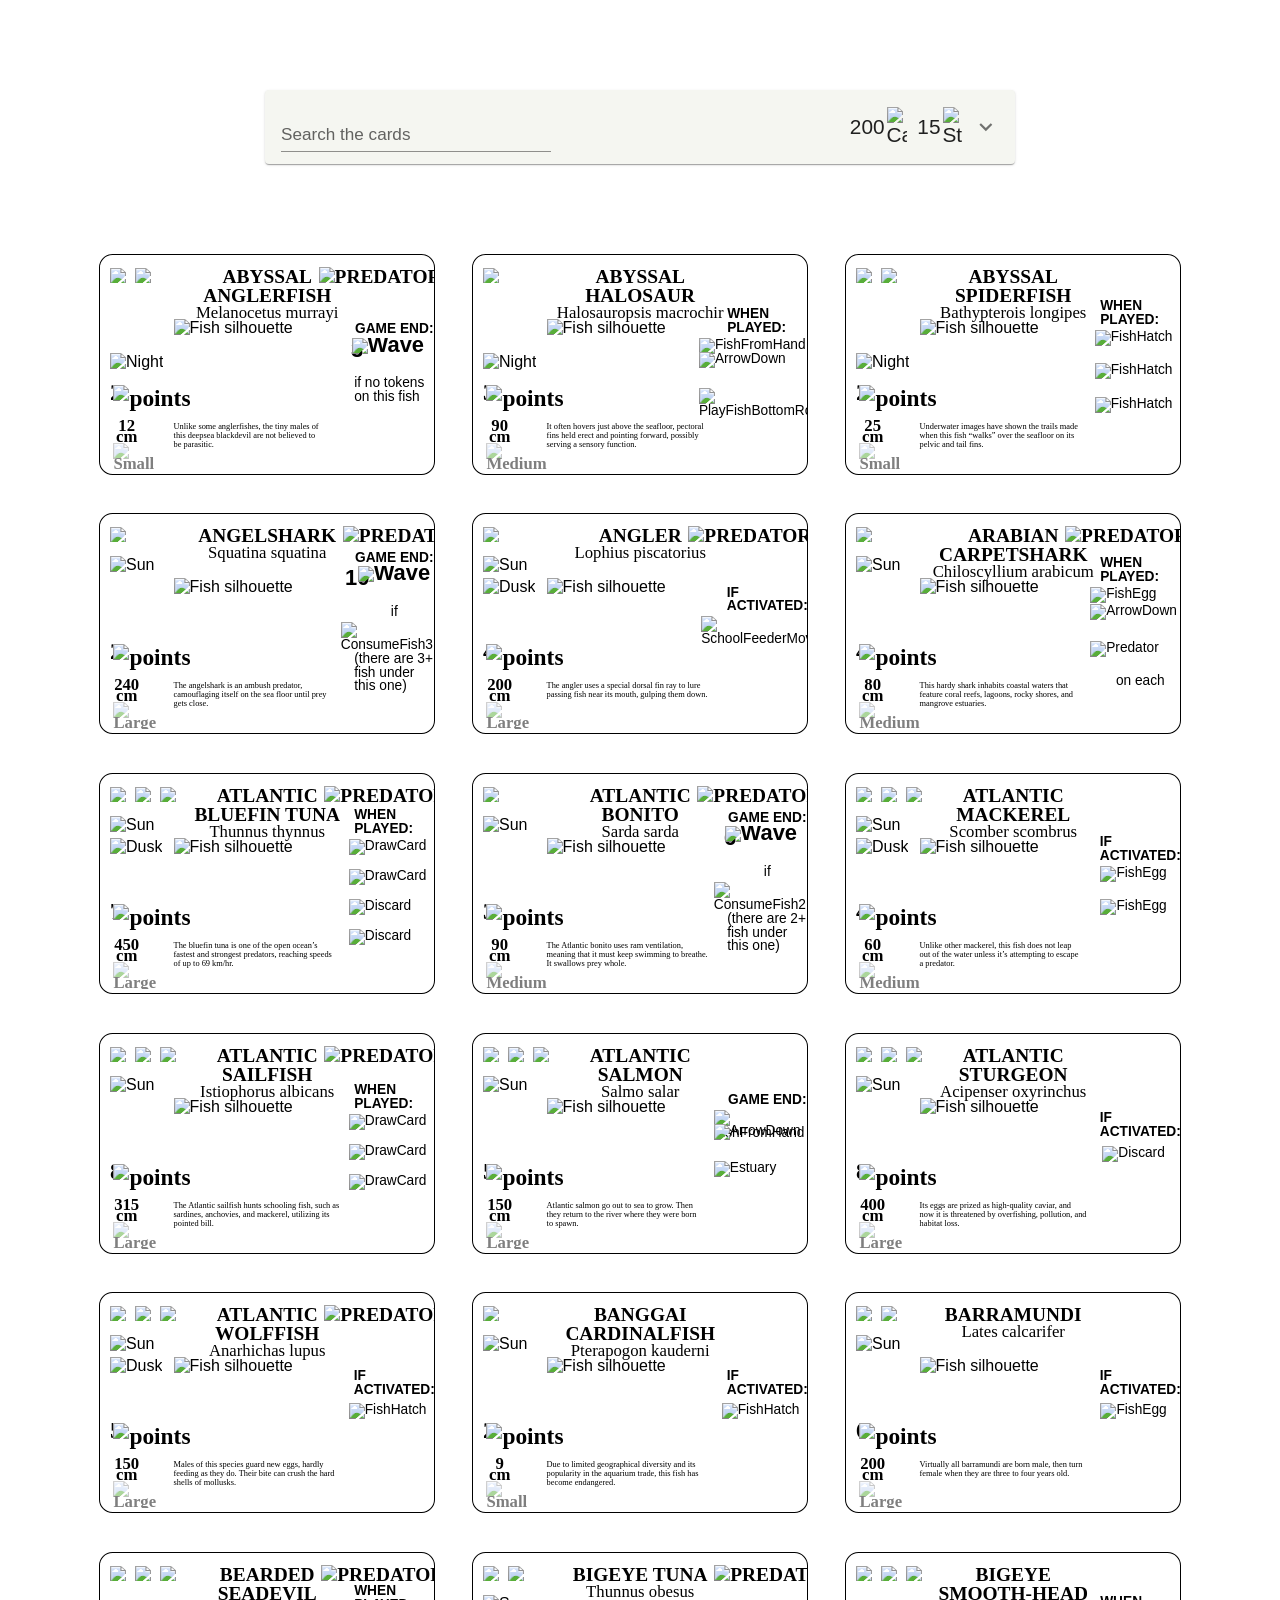
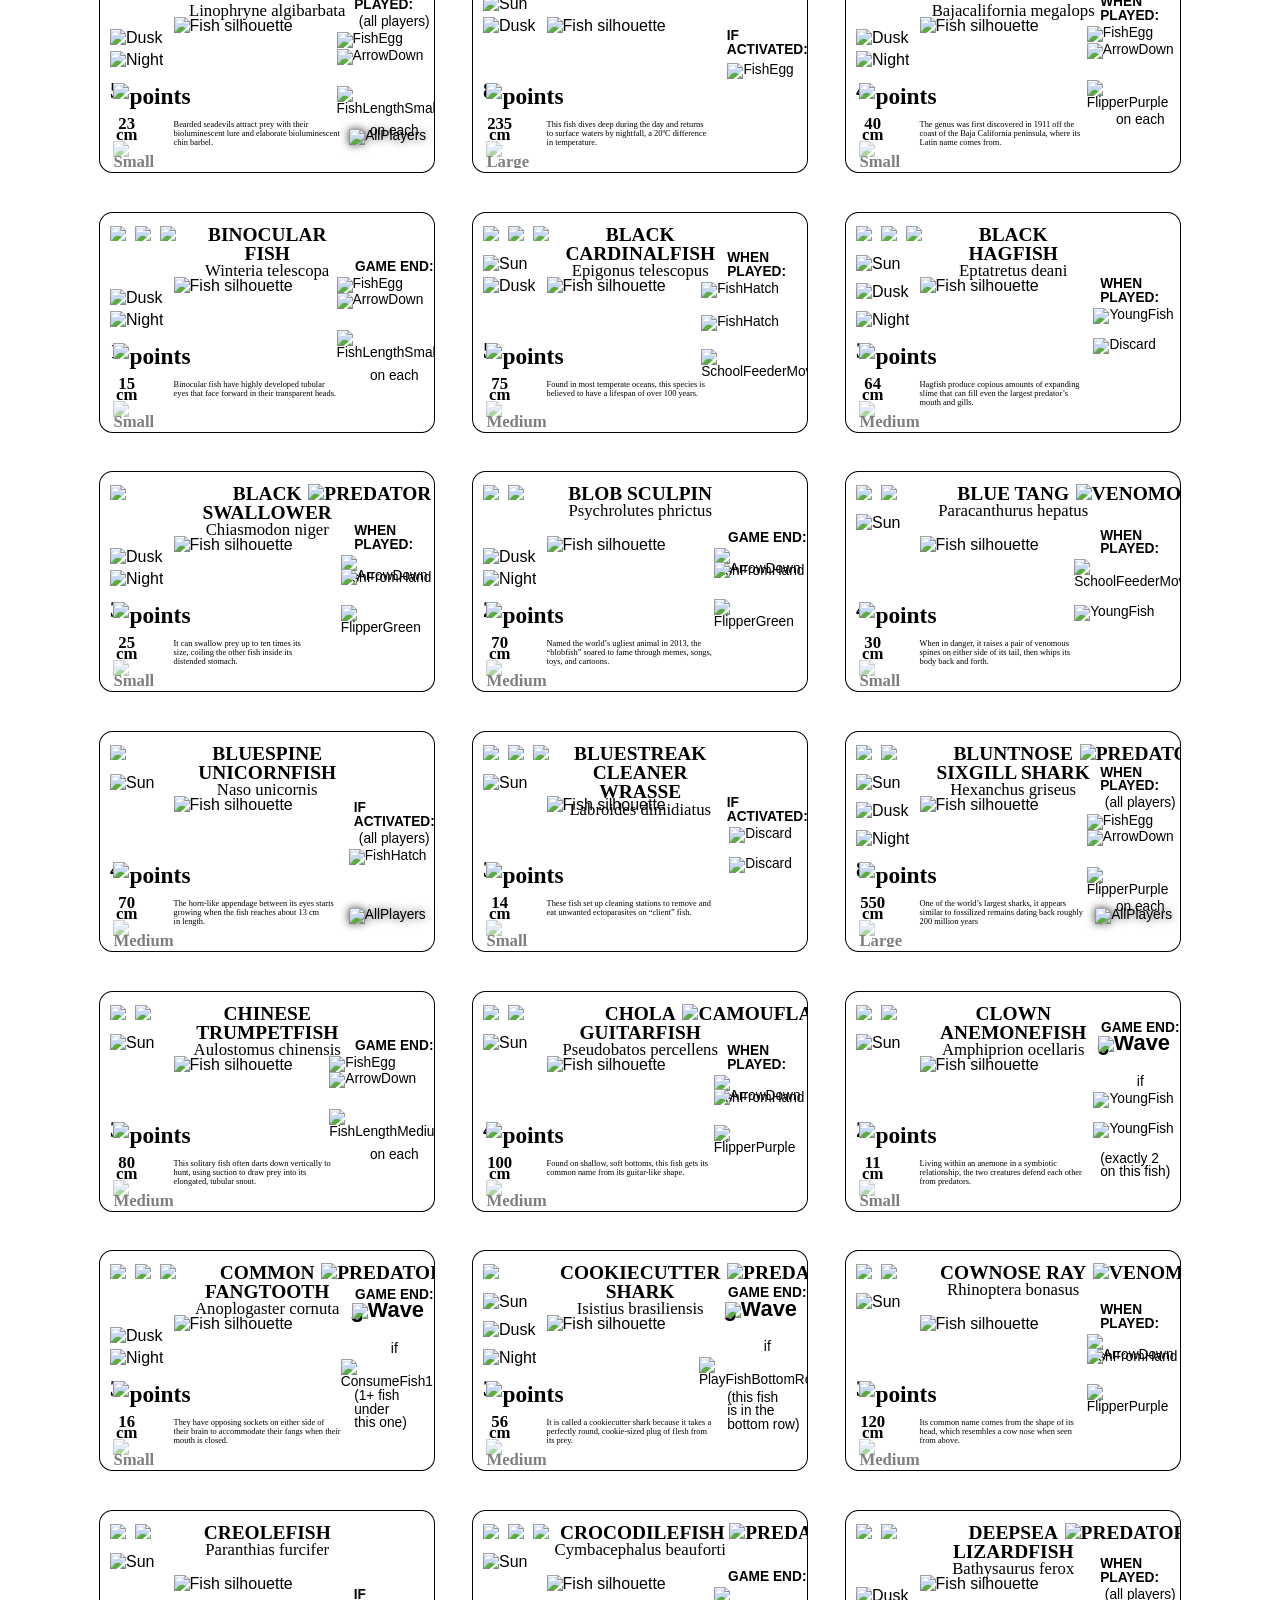
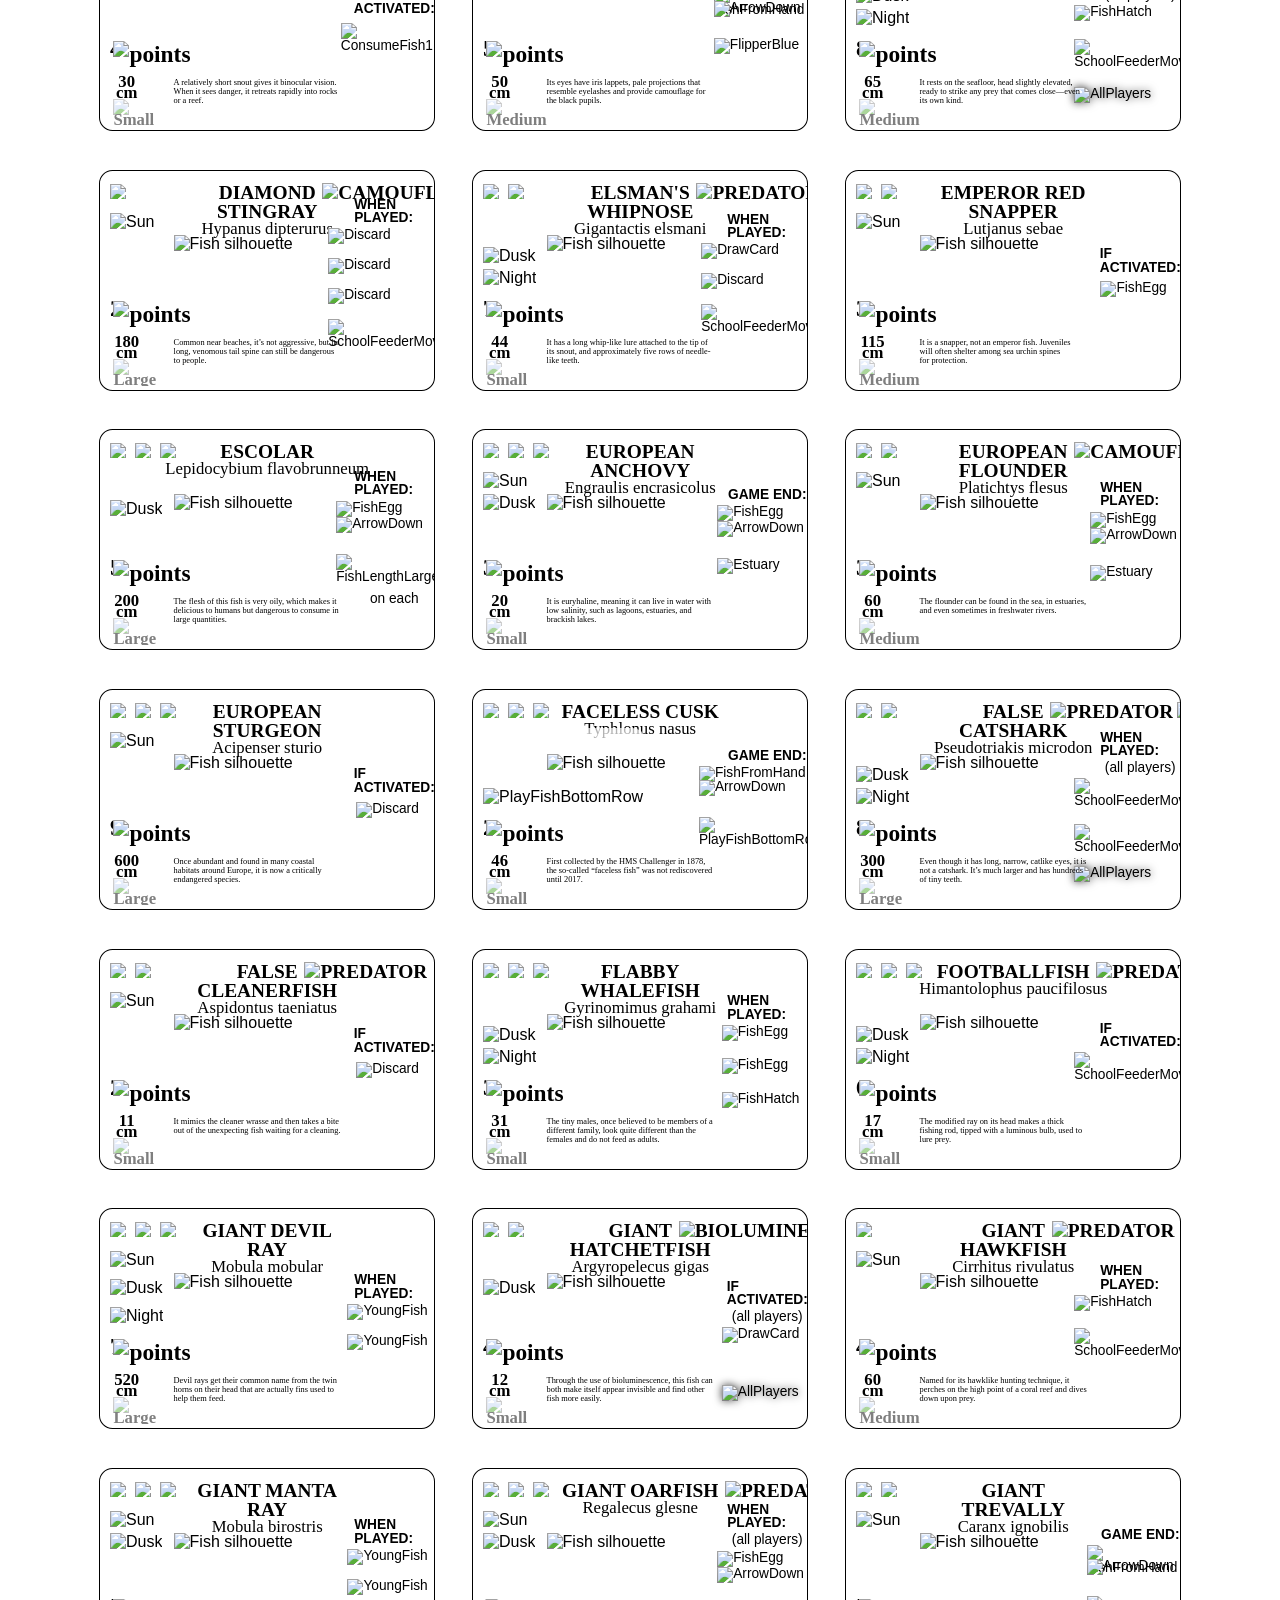
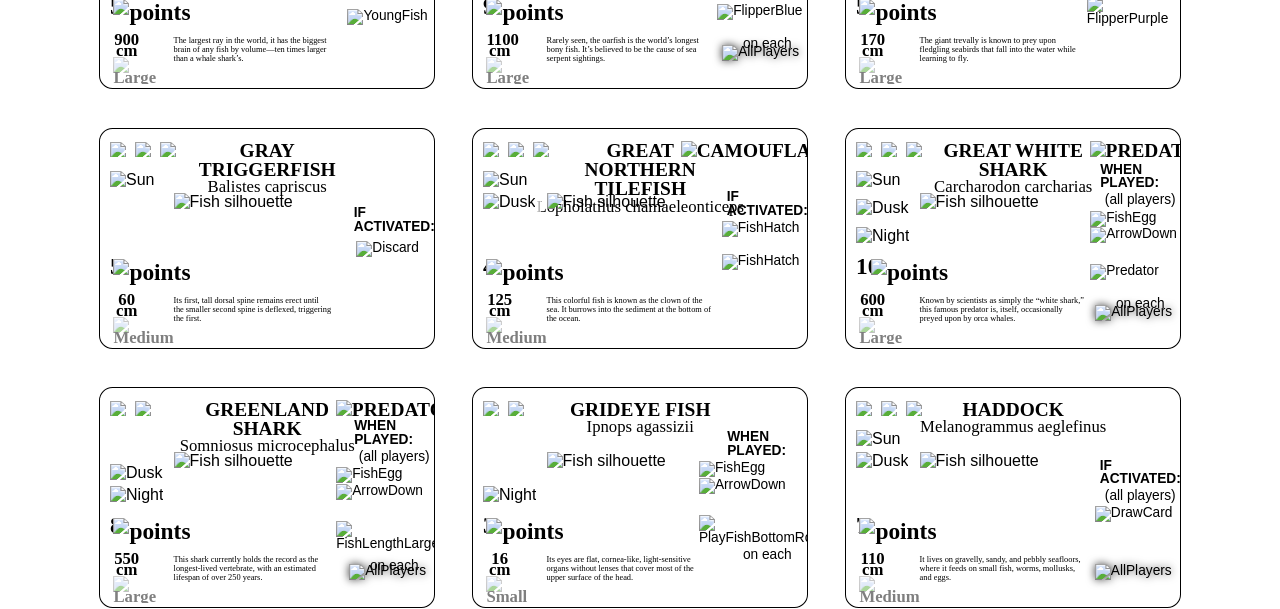
==== references/webpage/Finspan Card Search.html @ d1025ac1 "Document finsearch card renderer analysis" ====
<!DOCTYPE html>
<!-- saved from url=(0036)https://navarog.github.io/finsearch/ -->
<html lang="en"><head><meta http-equiv="Content-Type" content="text/html; charset=UTF-8"><script async="" src="./Finspan Card Search_files/js"></script><script>function gtag(){dataLayer.push(arguments)}window.dataLayer=window.dataLayer||[],gtag("js",new Date),gtag("config","G-5ZQCX6650Q")</script><link rel="icon" href="https://navarog.github.io/finsearch/favicon.ico"><meta name="viewport" content="width=device-width,initial-scale=1"><meta name="theme-color" content="#000000"><meta name="description" content="Web site created using create-react-app"><link rel="apple-touch-icon" href="https://navarog.github.io/finsearch/logo192.png"><link rel="manifest" href="https://navarog.github.io/finsearch/manifest.json"><link rel="preconnect" href="https://fonts.googleapis.com/"><link rel="preconnect" href="https://fonts.gstatic.com/" crossorigin=""><title>Finspan Card Search</title><script defer="defer" src="./Finspan Card Search_files/main.3f6711eb.js"></script><link href="./Finspan Card Search_files/main.f74b3868.css" rel="stylesheet"><style data-emotion="css-global" data-s=""></style><style data-emotion="css" data-s=""></style></head><body><noscript>You need to enable JavaScript to run this app.</noscript><div id="root"><div class="App"><div class="search-container"><div class="MuiPaper-root MuiPaper-elevation MuiPaper-rounded MuiPaper-elevation1 MuiAccordion-root MuiAccordion-rounded MuiAccordion-gutters css-1wz20g3"><div class="MuiButtonBase-root MuiAccordionSummary-root MuiAccordionSummary-gutters css-1iji0d4" tabindex="0" role="button" aria-expanded="false" aria-controls="panel1-content" id="panel1-header"><div class="MuiAccordionSummary-content MuiAccordionSummary-contentGutters css-17o5nyn"><div class="search-summary"><div class="emoji-textfield-container"><div class="MuiFormControl-root MuiTextField-root search-input css-1t04af0"><label class="MuiFormLabel-root MuiInputLabel-root MuiInputLabel-formControl MuiInputLabel-animated MuiInputLabel-sizeMedium MuiInputLabel-standard MuiFormLabel-colorPrimary MuiInputLabel-root MuiInputLabel-formControl MuiInputLabel-animated MuiInputLabel-sizeMedium MuiInputLabel-standard css-1pxopbz" data-shrink="false" for=":r0:" id=":r0:-label">Search the cards</label><div class="MuiInputBase-root MuiInput-root MuiInput-underline MuiInputBase-colorPrimary MuiInputBase-formControl css-1g2yoy"><input aria-invalid="false" autocomplete="off" id=":r0:" placeholder="Search the cards by their names" type="text" class="MuiInputBase-input MuiInput-input css-mnn31" value=""></div></div><div class="rendered-content"></div></div><div class="search-count-container"><div class="search-count " aria-label="Main cards">200<img src="./Finspan Card Search_files/FishFromHand.3555bcabadb9dc5316d5c371d35491c3.svg" alt="Cards"></div><div class="search-count " aria-label="Starter cards">15<img src="./Finspan Card Search_files/StarterIcon.e2156ba9467aa2981d5913fbb68cca89.svg" alt="Starters"></div></div></div></div><div class="MuiAccordionSummary-expandIconWrapper css-1fx8m19"><svg class="MuiSvgIcon-root MuiSvgIcon-fontSizeMedium css-1a522ha" focusable="false" aria-hidden="true" viewBox="0 0 24 24" data-testid="ExpandMoreIcon"><path d="M16.59 8.59 12 13.17 7.41 8.59 6 10l6 6 6-6z"></path></svg></div></div><div class="MuiCollapse-root MuiCollapse-vertical MuiCollapse-hidden css-a0y2e3" style="min-height: 0px;"><div class="MuiCollapse-wrapper MuiCollapse-vertical css-hboir5"><div class="MuiCollapse-wrapperInner MuiCollapse-vertical css-8atqhb"><div aria-labelledby="panel1-header" id="panel1-content" role="region" class="MuiAccordion-region"><div class="MuiAccordionDetails-root css-u7qq7e">Filter by the abilities<div class="emoji-row" aria-label="Search by the icons in the ability powers"><img src="./Finspan Card Search_files/DrawCard.f8797f97d67a54536956.svg" class="DrawCard" alt="DrawCard"><img src="./Finspan Card Search_files/FishEgg.47c0854a65b931607a5f.svg" class="FishEgg" alt="FishEgg"><img src="./Finspan Card Search_files/FishHatch.58ff38c722190a38c540.svg" class="FishHatch" alt="FishHatch"><img src="./Finspan Card Search_files/YoungFish.7f06744193cdc4226005.svg" class="YoungFish" alt="YoungFish"><img src="./Finspan Card Search_files/SchoolFeederMove.be97b1352a4dcaf90302.svg" class="SchoolFeederMove" alt="SchoolFeederMove"><img src="./Finspan Card Search_files/SchoolFish.825825df01f2bbbd9fc6.svg" class="SchoolFish" alt="SchoolFish"><img src="./Finspan Card Search_files/FishFromHand.3555bcabadb9dc5316d5.svg" class="FishFromHand" alt="FishFromHand"><img src="./Finspan Card Search_files/FishFromHandConsume.39634e6be4662cf22da7.svg" class="FishFromHandConsume" alt="FishFromHandConsume"><img src="./Finspan Card Search_files/ConsumeFish.1685046007ad2456930f.svg" class="ConsumeFish" alt="ConsumeFish"><img src="./Finspan Card Search_files/Discard.be9f1d498b060aed10aa.svg" class="Discard" alt="Discard"><img src="./Finspan Card Search_files/AllPlayers.2cedb023b25c27b4298e.svg" class="AllPlayers" alt="AllPlayers"><img src="./Finspan Card Search_files/ArrowDown.6d19faad0ef0c8eedd9b.svg" class="ArrowDown" alt="ArrowDown"><img src="./Finspan Card Search_files/Estuary.667e18a1b14230eccf7e.svg" class="Estuary" alt="Estuary"><img src="./Finspan Card Search_files/FishLengthSmall.3e492f67da0ac3eaf601.svg" class="FishLengthSmall" alt="FishLengthSmall"><img src="./Finspan Card Search_files/FishLengthMedium.6b64ef796077135ea0ce.svg" class="FishLengthMedium" alt="FishLengthMedium"><img src="./Finspan Card Search_files/FishLengthLarge.e9799ce90bb34038d13f.svg" class="FishLengthLarge" alt="FishLengthLarge"><img src="./Finspan Card Search_files/FlipperBlue.2d3a0bf7290ca06131ac.svg" class="FlipperBlue" alt="FlipperBlue"><img src="./Finspan Card Search_files/FlipperGreen.e3397c545a5045ba2dfc.svg" class="FlipperGreen" alt="FlipperGreen"><img src="./Finspan Card Search_files/FlipperPurple.b80b43f3b2be5b414489.svg" class="FlipperPurple" alt="FlipperPurple"><img src="./Finspan Card Search_files/PlayFishBottomRow.e67fa1a2cf753533fd42.svg" class="PlayFishBottomRow" alt="PlayFishBottomRow"><img src="./Finspan Card Search_files/Predator.a0c36e62cbb3e0d8c25e.svg" class="Predator" alt="Predator"><img src="./Finspan Card Search_files/Wave.a9ed18c1399d7f3ef5e5.svg" class="Wave" alt="Wave"><img src="./Finspan Card Search_files/AnyCoral.9ff9b7302ed173999afc.svg" class="AnyCoral" alt="AnyCoral"><img src="./Finspan Card Search_files/BlueCoral.1e6ad561f358439f2b69.svg" class="BlueCoral" alt="BlueCoral"><img src="./Finspan Card Search_files/GreenCoral.0d730a55e70e13e95725.svg" class="GreenCoral" alt="GreenCoral"><img src="./Finspan Card Search_files/PurpleCoral.17d42e15026a6c33c03e.svg" class="PurpleCoral" alt="PurpleCoral"><img src="./Finspan Card Search_files/UnSchoolFish.adfa847cfb27f000d95b.svg" class="UnSchoolFish" alt="UnSchoolFish"><img src="./Finspan Card Search_files/FreePlayFishFromHand.9c495be6f7ed55c3f6b4.svg" class="FreePlayFishFromHand" alt="FreePlayFishFromHand"></div>Filter by the fish characteristics<div class="search-details"><div class="row zones-row" aria-label="Filter out cards by zones"><img src="./Finspan Card Search_files/Sun.0d0fbe355de66b5ee06006de7b3677cf.svg" alt="Sunlight" class="zone "><img src="./Finspan Card Search_files/Dusk.6bc87cf6af5e002d90807aadf73c04d8.svg" alt="Twilight" class="zone "><img src="./Finspan Card Search_files/Night.9a47430fb3b54cd0aba718296fb189f9.svg" alt="Midnight" class="zone "></div><div class="row tags-row" aria-label="Filter out cards by tags"><img src="./Finspan Card Search_files/Bioluminescent.b23be7ba71f74e052f3d9cb187cdc739.svg" alt="Bioluminescent" class="tag disabled"><img src="./Finspan Card Search_files/Camouflage.9b91de1f7c5df1cff6078fb4572f64dc.svg" alt="Camouflage" class="tag disabled"><img src="./Finspan Card Search_files/Electric.9f3a2b8944275037cfe9870a8f7dcc12.svg" alt="Electric" class="tag disabled"><img src="./Finspan Card Search_files/Predator.a0c36e62cbb3e0d8c25e826fb1e4c526.svg" alt="Predator" class="tag disabled"><img src="./Finspan Card Search_files/Venomous.bcb947ce86d58d56e2fb29ed2b9e0941.svg" alt="Venomous" class="tag disabled"></div><div class="row length-row" aria-label="Filter out cards by length"><img src="./Finspan Card Search_files/FishLengthSmall.3e492f67da0ac3eaf601ec04ee675bff.svg" alt="Small" class="fish-length "><img src="./Finspan Card Search_files/FishLengthMedium.6b64ef796077135ea0ce0314261b6539.svg" alt="Medium" class="fish-length "><img src="./Finspan Card Search_files/FishLengthLarge.e9799ce90bb34038d13f34c9f3c83201.svg" alt="Large" class="fish-length "></div><div class="row expansion-row" aria-label="Filter by expansion"><div class="expansion-filter ">Base (135)</div><div class="expansion-filter ">S&amp;R (80)</div></div></div></div></div></div></div></div></div></div><div class="infinite-scroll-component__outerdiv"><div class="infinite-scroll-component " style="height: auto; overflow: auto;"><div class="cards-container"><div class="card" style="background-image: url(&quot;/finsearch/static/media/base.f121413876c92b0271f4.webp&quot;);"><div class="name"><div class="title">Abyssal Anglerfish<div class="text-icon-container" style="left: calc(50cqw + 74.3203px);"><img class="text-icon" src="./Finspan Card Search_files/Predator.a0c36e62cbb3e0d8c25e.svg" alt="Predator"><img class="text-icon" src="./Finspan Card Search_files/Bioluminescent.b23be7ba71f74e052f3d.svg" alt="Bioluminescent"></div></div><div class="latin">Melanocetus murrayi</div></div><div class="cost"><img src="./Finspan Card Search_files/DrawCard.f8797f97d67a54536956.svg" alt="DrawCard"><img src="./Finspan Card Search_files/FishEgg.47c0854a65b931607a5f.svg" alt="FishEgg"></div><div class="zones m"><img src="./Finspan Card Search_files/Night.9a47430fb3b54cd0aba7.svg" alt="Night"></div><div class="points">2<img src="./Finspan Card Search_files/Wave.a9ed18c1399d7f3ef5e5c652ff6a6ed8.svg" alt="points"></div><div class="length">12 cm<img src="./Finspan Card Search_files/FishLengthSmall.3e492f67da0ac3eaf601.svg" alt="Small"></div><div class="ability-container"><div class="ability" style="background-image: url(&quot;/finsearch/static/media/GameEnd.1c86787c5a74319ee78f.png&quot;);"><div class="ability-text bold">GAME END:</div> <div class="ability-points">3<img src="./Finspan Card Search_files/Wave.a9ed18c1399d7f3ef5e5c652ff6a6ed8.svg" alt="Wave"></div><div class="ability-text">if no tokens on this fish</div></div></div><img class="silhouette" src="./Finspan Card Search_files/1.24d24d30087b81a72833.webp" alt="Fish silhouette"><div class="description">Unlike some anglerfishes, the tiny males of this deepsea blackdevil are not believed to be parasitic.</div></div><div class="card" style="background-image: url(&quot;/finsearch/static/media/base.f121413876c92b0271f4.webp&quot;);"><div class="name"><div class="title">Abyssal Halosaur<div class="text-icon-container" style="left: calc(50cqw + 71.043px);"></div></div><div class="latin">Halosauropsis macrochir</div></div><div class="cost"><img src="./Finspan Card Search_files/YoungFish.7f06744193cdc4226005.svg" alt="YoungFish"></div><div class="zones m"><img src="./Finspan Card Search_files/Night.9a47430fb3b54cd0aba7.svg" alt="Night"></div><div class="points">3<img src="./Finspan Card Search_files/Wave.a9ed18c1399d7f3ef5e5c652ff6a6ed8.svg" alt="points"></div><div class="length">90 cm<img src="./Finspan Card Search_files/FishLengthMedium.6b64ef796077135ea0ce.svg" alt="Medium"></div><div class="ability-container"><div class="ability"><div class="ability-text bold">WHEN PLAYED:</div> <span class="icon-group FishFromHand-1 ArrowDown-1 PlayFishBottomRow-1"><img class="FishFromHand" src="./Finspan Card Search_files/FishFromHand.3555bcabadb9dc5316d5.svg" alt="FishFromHand"><img class="ArrowDown" src="./Finspan Card Search_files/ArrowDown.6d19faad0ef0c8eedd9b.svg" alt="ArrowDown"><img class="PlayFishBottomRow" src="./Finspan Card Search_files/PlayFishBottomRow.e67fa1a2cf753533fd42.svg" alt="PlayFishBottomRow"></span></div></div><img class="silhouette" src="./Finspan Card Search_files/2.e2747bf293bbdd347e27.webp" alt="Fish silhouette"><div class="description">It often hovers just above the seafloor, pectoral fins held erect and pointing forward, possibly serving a sensory function.</div></div><div class="card" style="background-image: url(&quot;/finsearch/static/media/base.f121413876c92b0271f4.webp&quot;);"><div class="name"><div class="title">Abyssal Spiderfish<div class="text-icon-container" style="left: calc(50cqw + 72.1328px);"></div></div><div class="latin">Bathypterois longipes</div></div><div class="cost"><img src="./Finspan Card Search_files/DrawCard.f8797f97d67a54536956.svg" alt="DrawCard"><img src="./Finspan Card Search_files/DrawCard.f8797f97d67a54536956.svg" alt="DrawCard"></div><div class="zones m"><img src="./Finspan Card Search_files/Night.9a47430fb3b54cd0aba7.svg" alt="Night"></div><div class="points">2<img src="./Finspan Card Search_files/Wave.a9ed18c1399d7f3ef5e5c652ff6a6ed8.svg" alt="points"></div><div class="length">25 cm<img src="./Finspan Card Search_files/FishLengthSmall.3e492f67da0ac3eaf601.svg" alt="Small"></div><div class="ability-container"><div class="ability"><div class="ability-text bold">WHEN PLAYED:</div> <span class="icon-group FishHatch-3"><img class="FishHatch" src="./Finspan Card Search_files/FishHatch.58ff38c722190a38c540.svg" alt="FishHatch"><img class="FishHatch" src="./Finspan Card Search_files/FishHatch.58ff38c722190a38c540.svg" alt="FishHatch"><img class="FishHatch" src="./Finspan Card Search_files/FishHatch.58ff38c722190a38c540.svg" alt="FishHatch"></span></div></div><img class="silhouette" src="./Finspan Card Search_files/3.66d951d782442083abb0.webp" alt="Fish silhouette"><div class="description">Underwater images have shown the trails made when this fish “walks” over the seafloor on its pelvic and tail fins.</div></div><div class="card" style="background-image: url(&quot;/finsearch/static/media/base.f121413876c92b0271f4.webp&quot;);"><div class="name"><div class="title">Angelshark<div class="text-icon-container" style="left: calc(50cqw + 44.7305px);"><img class="text-icon" src="./Finspan Card Search_files/Predator.a0c36e62cbb3e0d8c25e.svg" alt="Predator"><img class="text-icon" src="./Finspan Card Search_files/Camouflage.9b91de1f7c5df1cff607.svg" alt="Camouflage"></div></div><div class="latin">Squatina squatina</div></div><div class="cost"><img src="./Finspan Card Search_files/ConsumeFish.1685046007ad2456930f.svg" alt="ConsumeFish"></div><div class="zones s"><img src="./Finspan Card Search_files/Sun.0d0fbe355de66b5ee060.svg" alt="Sun"></div><div class="points">2<img src="./Finspan Card Search_files/Wave.a9ed18c1399d7f3ef5e5c652ff6a6ed8.svg" alt="points"></div><div class="length">240 cm<img src="./Finspan Card Search_files/FishLengthLarge.e9799ce90bb34038d13f.svg" alt="Large"></div><div class="ability-container"><div class="ability" style="background-image: url(&quot;/finsearch/static/media/GameEnd.1c86787c5a74319ee78f.png&quot;);"><div class="ability-text bold">GAME END:</div> <div class="ability-points">10<img src="./Finspan Card Search_files/Wave.a9ed18c1399d7f3ef5e5c652ff6a6ed8.svg" alt="Wave"></div><div class="ability-text">if</div><img class="ConsumeFish3" src="./Finspan Card Search_files/ConsumeFish3.8e57e1ae59e6819f8fbe.svg" alt="ConsumeFish3"><div class="ability-text">(there are 3+ fish under this one)</div></div></div><img class="silhouette" src="./Finspan Card Search_files/4.46584a7b4c115b146106.webp" alt="Fish silhouette"><div class="description">The angelshark is an ambush predator, camouflaging itself on the sea floor until prey gets close.</div></div><div class="card" style="background-image: url(&quot;/finsearch/static/media/base.f121413876c92b0271f4.webp&quot;);"><div class="name"><div class="title">Angler<div class="text-icon-container" style="left: calc(50cqw + 26.5898px);"><img class="text-icon" src="./Finspan Card Search_files/Predator.a0c36e62cbb3e0d8c25e.svg" alt="Predator"></div></div><div class="latin">Lophius piscatorius</div></div><div class="cost"><img src="./Finspan Card Search_files/ConsumeFish.1685046007ad2456930f.svg" alt="ConsumeFish"></div><div class="zones st"><img src="./Finspan Card Search_files/Sun.0d0fbe355de66b5ee060.svg" alt="Sun"><img src="./Finspan Card Search_files/Dusk.6bc87cf6af5e002d9080.svg" alt="Dusk"></div><div class="points">4<img src="./Finspan Card Search_files/Wave.a9ed18c1399d7f3ef5e5c652ff6a6ed8.svg" alt="points"></div><div class="length">200 cm<img src="./Finspan Card Search_files/FishLengthLarge.e9799ce90bb34038d13f.svg" alt="Large"></div><div class="ability-container"><div class="ability" style="background-image: url(&quot;/finsearch/static/media/IfActivated.f4ec95e03e7c3189135e.png&quot;);"><div class="ability-text bold">IF ACTIVATED:</div> <img class="SchoolFeederMove" src="./Finspan Card Search_files/SchoolFeederMove.be97b1352a4dcaf90302.svg" alt="SchoolFeederMove"></div></div><img class="silhouette" src="./Finspan Card Search_files/5.6451ccc94bfbd1682e80.webp" alt="Fish silhouette"><div class="description">The angler uses a special dorsal fin ray to lure passing fish near its mouth, gulping them down.</div></div><div class="card" style="background-image: url(&quot;/finsearch/static/media/base.f121413876c92b0271f4.webp&quot;);"><div class="name"><div class="title">Arabian Carpetshark<div class="text-icon-container" style="left: calc(50cqw + 81.6055px);"><img class="text-icon" src="./Finspan Card Search_files/Predator.a0c36e62cbb3e0d8c25e.svg" alt="Predator"></div></div><div class="latin">Chiloscyllium arabicum</div></div><div class="cost"><img src="./Finspan Card Search_files/YoungFish.7f06744193cdc4226005.svg" alt="YoungFish"></div><div class="zones s"><img src="./Finspan Card Search_files/Sun.0d0fbe355de66b5ee060.svg" alt="Sun"></div><div class="points">4<img src="./Finspan Card Search_files/Wave.a9ed18c1399d7f3ef5e5c652ff6a6ed8.svg" alt="points"></div><div class="length">80 cm<img src="./Finspan Card Search_files/FishLengthMedium.6b64ef796077135ea0ce.svg" alt="Medium"></div><div class="ability-container"><div class="ability"><div class="ability-text bold">WHEN PLAYED:</div> <span class="icon-group FishEgg-1 ArrowDown-1 Predator-1"><img class="FishEgg" src="./Finspan Card Search_files/FishEgg.47c0854a65b931607a5f.svg" alt="FishEgg"><img class="ArrowDown" src="./Finspan Card Search_files/ArrowDown.6d19faad0ef0c8eedd9b.svg" alt="ArrowDown"><img class="Predator" src="./Finspan Card Search_files/Predator.a0c36e62cbb3e0d8c25e.svg" alt="Predator"></span><div class="ability-text">on each</div></div></div><img class="silhouette" src="./Finspan Card Search_files/6.1bb20f4a9f578b8547ba.webp" alt="Fish silhouette"><div class="description">This hardy shark inhabits coastal waters that feature coral reefs, lagoons, rocky shores, and mangrove estuaries.</div></div><div class="card" style="background-image: url(&quot;/finsearch/static/media/base.f121413876c92b0271f4.webp&quot;);"><div class="name"><div class="title">Atlantic Bluefin Tuna<div class="text-icon-container" style="left: calc(50cqw + 86.1953px);"><img class="text-icon" src="./Finspan Card Search_files/Predator.a0c36e62cbb3e0d8c25e.svg" alt="Predator"></div></div><div class="latin">Thunnus thynnus</div></div><div class="cost"><img src="./Finspan Card Search_files/FishEgg.47c0854a65b931607a5f.svg" alt="FishEgg"><img src="./Finspan Card Search_files/FishEgg.47c0854a65b931607a5f.svg" alt="FishEgg"><img src="./Finspan Card Search_files/YoungFish.7f06744193cdc4226005.svg" alt="YoungFish"></div><div class="zones st"><img src="./Finspan Card Search_files/Sun.0d0fbe355de66b5ee060.svg" alt="Sun"><img src="./Finspan Card Search_files/Dusk.6bc87cf6af5e002d9080.svg" alt="Dusk"></div><div class="points">7<img src="./Finspan Card Search_files/Wave.a9ed18c1399d7f3ef5e5c652ff6a6ed8.svg" alt="points"></div><div class="length">450 cm<img src="./Finspan Card Search_files/FishLengthLarge.e9799ce90bb34038d13f.svg" alt="Large"></div><div class="ability-container"><div class="ability"><div class="ability-text bold">WHEN PLAYED:</div> <span class="icon-group DrawCard-2 Discard-2"><img class="DrawCard" src="./Finspan Card Search_files/DrawCard.f8797f97d67a54536956.svg" alt="DrawCard"><img class="DrawCard" src="./Finspan Card Search_files/DrawCard.f8797f97d67a54536956.svg" alt="DrawCard"><img class="Discard" src="./Finspan Card Search_files/Discard.be9f1d498b060aed10aa.svg" alt="Discard"><img class="Discard" src="./Finspan Card Search_files/Discard.be9f1d498b060aed10aa.svg" alt="Discard"></span></div></div><img class="silhouette" src="./Finspan Card Search_files/7.de8f8c06b3fb37600430.webp" alt="Fish silhouette"><div class="description">The bluefin tuna is one of the open ocean’s fastest and strongest predators, reaching speeds of up to 69 km/hr.</div></div><div class="card" style="background-image: url(&quot;/finsearch/static/media/base.f121413876c92b0271f4.webp&quot;);"><div class="name"><div class="title">Atlantic Bonito<div class="text-icon-container" style="left: calc(50cqw + 65.5352px);"><img class="text-icon" src="./Finspan Card Search_files/Predator.a0c36e62cbb3e0d8c25e.svg" alt="Predator"></div></div><div class="latin">Sarda sarda</div></div><div class="cost"><img src="./Finspan Card Search_files/ConsumeFish.1685046007ad2456930f.svg" alt="ConsumeFish"></div><div class="zones s"><img src="./Finspan Card Search_files/Sun.0d0fbe355de66b5ee060.svg" alt="Sun"></div><div class="points">3<img src="./Finspan Card Search_files/Wave.a9ed18c1399d7f3ef5e5c652ff6a6ed8.svg" alt="points"></div><div class="length">90 cm<img src="./Finspan Card Search_files/FishLengthMedium.6b64ef796077135ea0ce.svg" alt="Medium"></div><div class="ability-container"><div class="ability" style="background-image: url(&quot;/finsearch/static/media/GameEnd.1c86787c5a74319ee78f.png&quot;);"><div class="ability-text bold">GAME END:</div> <div class="ability-points">6<img src="./Finspan Card Search_files/Wave.a9ed18c1399d7f3ef5e5c652ff6a6ed8.svg" alt="Wave"></div><div class="ability-text">if</div><img class="ConsumeFish2" src="./Finspan Card Search_files/ConsumeFish2.e3b30113e77d9832574c.svg" alt="ConsumeFish2"><div class="ability-text">(there are 2+ fish under this one)</div></div></div><img class="silhouette" src="./Finspan Card Search_files/8.48c12664368ded0c94df.webp" alt="Fish silhouette"><div class="description">The Atlantic bonito uses ram ventilation, meaning that it must keep swimming to breathe. It swallows prey whole.</div></div><div class="card" style="background-image: url(&quot;/finsearch/static/media/purple.c493ffc8ca41cab3da6f.webp&quot;);"><div class="name"><div class="title">Atlantic Mackerel<div class="text-icon-container" style="left: calc(50cqw + 71.2656px);"></div></div><div class="latin">Scomber scombrus</div></div><div class="cost"><img src="./Finspan Card Search_files/DrawCard.f8797f97d67a54536956.svg" alt="DrawCard"><img src="./Finspan Card Search_files/FishEgg.47c0854a65b931607a5f.svg" alt="FishEgg"><img src="./Finspan Card Search_files/FishEgg.47c0854a65b931607a5f.svg" alt="FishEgg"></div><div class="zones st"><img src="./Finspan Card Search_files/Sun.0d0fbe355de66b5ee060.svg" alt="Sun"><img src="./Finspan Card Search_files/Dusk.6bc87cf6af5e002d9080.svg" alt="Dusk"></div><div class="points">4<img src="./Finspan Card Search_files/Wave.a9ed18c1399d7f3ef5e5c652ff6a6ed8.svg" alt="points"></div><div class="length">60 cm<img src="./Finspan Card Search_files/FishLengthMedium.6b64ef796077135ea0ce.svg" alt="Medium"></div><div class="ability-container"><div class="ability" style="background-image: url(&quot;/finsearch/static/media/IfActivated.f4ec95e03e7c3189135e.png&quot;);"><div class="ability-text bold">IF ACTIVATED:</div> <span class="icon-group FishEgg-2"><img class="FishEgg" src="./Finspan Card Search_files/FishEgg.47c0854a65b931607a5f.svg" alt="FishEgg"><img class="FishEgg" src="./Finspan Card Search_files/FishEgg.47c0854a65b931607a5f.svg" alt="FishEgg"></span></div></div><img class="silhouette" src="./Finspan Card Search_files/9.0f8dd5910e8efe648521.webp" alt="Fish silhouette"><div class="description">Unlike other mackerel, this fish does not leap out of the water unless it’s attempting to escape a predator.</div></div><div class="card" style="background-image: url(&quot;/finsearch/static/media/base.f121413876c92b0271f4.webp&quot;);"><div class="name"><div class="title">Atlantic Sailfish<div class="text-icon-container" style="left: calc(50cqw + 64.5547px);"><img class="text-icon" src="./Finspan Card Search_files/Predator.a0c36e62cbb3e0d8c25e.svg" alt="Predator"></div></div><div class="latin">Istiophorus albicans</div></div><div class="cost"><img src="./Finspan Card Search_files/DrawCard.f8797f97d67a54536956.svg" alt="DrawCard"><img src="./Finspan Card Search_files/FishEgg.47c0854a65b931607a5f.svg" alt="FishEgg"><img src="./Finspan Card Search_files/YoungFish.7f06744193cdc4226005.svg" alt="YoungFish"></div><div class="zones s"><img src="./Finspan Card Search_files/Sun.0d0fbe355de66b5ee060.svg" alt="Sun"></div><div class="points">8<img src="./Finspan Card Search_files/Wave.a9ed18c1399d7f3ef5e5c652ff6a6ed8.svg" alt="points"></div><div class="length">315 cm<img src="./Finspan Card Search_files/FishLengthLarge.e9799ce90bb34038d13f.svg" alt="Large"></div><div class="ability-container"><div class="ability"><div class="ability-text bold">WHEN PLAYED:</div> <span class="icon-group DrawCard-3"><img class="DrawCard" src="./Finspan Card Search_files/DrawCard.f8797f97d67a54536956.svg" alt="DrawCard"><img class="DrawCard" src="./Finspan Card Search_files/DrawCard.f8797f97d67a54536956.svg" alt="DrawCard"><img class="DrawCard" src="./Finspan Card Search_files/DrawCard.f8797f97d67a54536956.svg" alt="DrawCard"></span></div></div><img class="silhouette" src="./Finspan Card Search_files/10.470d4faa2916415dae77.webp" alt="Fish silhouette"><div class="description">The Atlantic sailfish hunts schooling fish, such as sardines, anchovies, and mackerel, utilizing its pointed bill.</div></div><div class="card" style="background-image: url(&quot;/finsearch/static/media/base.f121413876c92b0271f4.webp&quot;);"><div class="name"><div class="title">Atlantic Salmon<div class="text-icon-container" style="left: calc(50cqw + 65.6445px);"></div></div><div class="latin">Salmo salar</div></div><div class="cost"><img src="./Finspan Card Search_files/DrawCard.f8797f97d67a54536956.svg" alt="DrawCard"><img src="./Finspan Card Search_files/FishEgg.47c0854a65b931607a5f.svg" alt="FishEgg"><img src="./Finspan Card Search_files/FishEgg.47c0854a65b931607a5f.svg" alt="FishEgg"></div><div class="zones s"><img src="./Finspan Card Search_files/Sun.0d0fbe355de66b5ee060.svg" alt="Sun"></div><div class="points">5<img src="./Finspan Card Search_files/Wave.a9ed18c1399d7f3ef5e5c652ff6a6ed8.svg" alt="points"></div><div class="length">150 cm<img src="./Finspan Card Search_files/FishLengthLarge.e9799ce90bb34038d13f.svg" alt="Large"></div><div class="ability-container"><div class="ability" style="background-image: url(&quot;/finsearch/static/media/GameEnd.1c86787c5a74319ee78f.png&quot;);"><div class="ability-text bold">GAME END:</div> <span class="icon-group FishFromHand-1 ArrowDown-1 Estuary-1"><img class="FishFromHand" src="./Finspan Card Search_files/FishFromHand.3555bcabadb9dc5316d5.svg" alt="FishFromHand"><img class="ArrowDown" src="./Finspan Card Search_files/ArrowDown.6d19faad0ef0c8eedd9b.svg" alt="ArrowDown"><img class="Estuary" src="./Finspan Card Search_files/Estuary.667e18a1b14230eccf7e.svg" alt="Estuary"></span></div></div><img class="silhouette" src="./Finspan Card Search_files/11.9d3cd8bd2140265cb4a4.webp" alt="Fish silhouette"><div class="description">Atlantic salmon go out to sea to grow. Then they return to the river where they were born to spawn.</div></div><div class="card" style="background-image: url(&quot;/finsearch/static/media/blue.b9baf436df4033049f53.webp&quot;);"><div class="name"><div class="title">Atlantic Sturgeon<div class="text-icon-container" style="left: calc(50cqw + 73.6055px);"></div></div><div class="latin">Acipenser oxyrinchus</div></div><div class="cost"><img src="./Finspan Card Search_files/DrawCard.f8797f97d67a54536956.svg" alt="DrawCard"><img src="./Finspan Card Search_files/FishEgg.47c0854a65b931607a5f.svg" alt="FishEgg"><img src="./Finspan Card Search_files/YoungFish.7f06744193cdc4226005.svg" alt="YoungFish"></div><div class="zones s"><img src="./Finspan Card Search_files/Sun.0d0fbe355de66b5ee060.svg" alt="Sun"></div><div class="points">8<img src="./Finspan Card Search_files/Wave.a9ed18c1399d7f3ef5e5c652ff6a6ed8.svg" alt="points"></div><div class="length">400 cm<img src="./Finspan Card Search_files/FishLengthLarge.e9799ce90bb34038d13f.svg" alt="Large"></div><div class="ability-container"><div class="ability" style="background-image: url(&quot;/finsearch/static/media/IfActivated.f4ec95e03e7c3189135e.png&quot;);"><div class="ability-text bold">IF ACTIVATED:</div> <img class="Discard" src="./Finspan Card Search_files/Discard.be9f1d498b060aed10aa.svg" alt="Discard"></div></div><img class="silhouette" src="./Finspan Card Search_files/12.d1f79f38c3749ccbdec0.webp" alt="Fish silhouette"><div class="description">Its eggs are prized as high-quality caviar, and now it is threatened by overfishing, pollution, and habitat loss.</div></div><div class="card" style="background-image: url(&quot;/finsearch/static/media/green.374d1a75825b118218bc.webp&quot;);"><div class="name"><div class="title">Atlantic Wolffish<div class="text-icon-container" style="left: calc(50cqw + 72.8906px);"><img class="text-icon" src="./Finspan Card Search_files/Predator.a0c36e62cbb3e0d8c25e.svg" alt="Predator"></div></div><div class="latin">Anarhichas lupus</div></div><div class="cost"><img src="./Finspan Card Search_files/DrawCard.f8797f97d67a54536956.svg" alt="DrawCard"><img src="./Finspan Card Search_files/FishEgg.47c0854a65b931607a5f.svg" alt="FishEgg"><img src="./Finspan Card Search_files/FishEgg.47c0854a65b931607a5f.svg" alt="FishEgg"></div><div class="zones st"><img src="./Finspan Card Search_files/Sun.0d0fbe355de66b5ee060.svg" alt="Sun"><img src="./Finspan Card Search_files/Dusk.6bc87cf6af5e002d9080.svg" alt="Dusk"></div><div class="points">5<img src="./Finspan Card Search_files/Wave.a9ed18c1399d7f3ef5e5c652ff6a6ed8.svg" alt="points"></div><div class="length">150 cm<img src="./Finspan Card Search_files/FishLengthLarge.e9799ce90bb34038d13f.svg" alt="Large"></div><div class="ability-container"><div class="ability" style="background-image: url(&quot;/finsearch/static/media/IfActivated.f4ec95e03e7c3189135e.png&quot;);"><div class="ability-text bold">IF ACTIVATED:</div> <img class="FishHatch" src="./Finspan Card Search_files/FishHatch.58ff38c722190a38c540.svg" alt="FishHatch"></div></div><img class="silhouette" src="./Finspan Card Search_files/13.8d82a29235416c80c5bb.webp" alt="Fish silhouette"><div class="description">Males of this species guard new eggs, hardly feeding as they do. Their bite can crush the hard shells of mollusks.</div></div><div class="card" style="background-image: url(&quot;/finsearch/static/media/green.374d1a75825b118218bc.webp&quot;);"><div class="name"><div class="title">Banggai Cardinalfish<div class="text-icon-container" style="left: calc(50cqw + 81.1992px);"></div></div><div class="latin">Pterapogon kauderni</div></div><div class="cost"><img src="./Finspan Card Search_files/FishEgg.47c0854a65b931607a5f.svg" alt="FishEgg"></div><div class="zones s"><img src="./Finspan Card Search_files/Sun.0d0fbe355de66b5ee060.svg" alt="Sun"></div><div class="points">2<img src="./Finspan Card Search_files/Wave.a9ed18c1399d7f3ef5e5c652ff6a6ed8.svg" alt="points"></div><div class="length">9 cm<img src="./Finspan Card Search_files/FishLengthSmall.3e492f67da0ac3eaf601.svg" alt="Small"></div><div class="ability-container"><div class="ability" style="background-image: url(&quot;/finsearch/static/media/IfActivated.f4ec95e03e7c3189135e.png&quot;);"><div class="ability-text bold">IF ACTIVATED:</div> <img class="FishHatch" src="./Finspan Card Search_files/FishHatch.58ff38c722190a38c540.svg" alt="FishHatch"></div></div><img class="silhouette" src="./Finspan Card Search_files/14.8fd18989a4e3ddda6a81.webp" alt="Fish silhouette"><div class="description">Due to limited geographical diversity and its popularity in the aquarium trade, this fish has become endangered.</div></div><div class="card" style="background-image: url(&quot;/finsearch/static/media/purple.c493ffc8ca41cab3da6f.webp&quot;);"><div class="name"><div class="title">Barramundi<div class="text-icon-container" style="left: calc(50cqw + 45.7344px);"></div></div><div class="latin">Lates calcarifer</div></div><div class="cost"><img src="./Finspan Card Search_files/FishEgg.47c0854a65b931607a5f.svg" alt="FishEgg"><img src="./Finspan Card Search_files/YoungFish.7f06744193cdc4226005.svg" alt="YoungFish"></div><div class="zones s"><img src="./Finspan Card Search_files/Sun.0d0fbe355de66b5ee060.svg" alt="Sun"></div><div class="points">6<img src="./Finspan Card Search_files/Wave.a9ed18c1399d7f3ef5e5c652ff6a6ed8.svg" alt="points"></div><div class="length">200 cm<img src="./Finspan Card Search_files/FishLengthLarge.e9799ce90bb34038d13f.svg" alt="Large"></div><div class="ability-container"><div class="ability" style="background-image: url(&quot;/finsearch/static/media/IfActivated.f4ec95e03e7c3189135e.png&quot;);"><div class="ability-text bold">IF ACTIVATED:</div> <img class="FishEgg" src="./Finspan Card Search_files/FishEgg.47c0854a65b931607a5f.svg" alt="FishEgg"></div></div><img class="silhouette" src="./Finspan Card Search_files/15.47bae437d42a103b6aaa.webp" alt="Fish silhouette"><div class="description">Virtually all barramundi are born male, then turn female when they are three to four years old.</div></div><div class="card" style="background-image: url(&quot;/finsearch/static/media/base.f121413876c92b0271f4.webp&quot;);"><div class="name"><div class="title">Bearded Seadevil<div class="text-icon-container" style="left: calc(50cqw + 66.7539px);"><img class="text-icon" src="./Finspan Card Search_files/Predator.a0c36e62cbb3e0d8c25e.svg" alt="Predator"><img class="text-icon" src="./Finspan Card Search_files/Predator.a0c36e62cbb3e0d8c25e.svg" alt="Predator"><img class="text-icon" src="./Finspan Card Search_files/Bioluminescent.b23be7ba71f74e052f3d.svg" alt="Bioluminescent"></div></div><div class="latin">Linophryne algibarbata</div></div><div class="cost"><img src="./Finspan Card Search_files/DrawCard.f8797f97d67a54536956.svg" alt="DrawCard"><img src="./Finspan Card Search_files/DrawCard.f8797f97d67a54536956.svg" alt="DrawCard"><img src="./Finspan Card Search_files/YoungFish.7f06744193cdc4226005.svg" alt="YoungFish"></div><div class="zones tm"><img src="./Finspan Card Search_files/Dusk.6bc87cf6af5e002d9080.svg" alt="Dusk"><img src="./Finspan Card Search_files/Night.9a47430fb3b54cd0aba7.svg" alt="Night"></div><div class="points">5<img src="./Finspan Card Search_files/Wave.a9ed18c1399d7f3ef5e5c652ff6a6ed8.svg" alt="points"></div><div class="length">23 cm<img src="./Finspan Card Search_files/FishLengthSmall.3e492f67da0ac3eaf601.svg" alt="Small"></div><div class="ability-container"><div class="ability"><div class="ability-text bold">WHEN PLAYED:</div> <div class="ability-text">(all players)</div><span class="icon-group FishEgg-1 ArrowDown-1 FishLengthSmall-1"><img class="FishEgg" src="./Finspan Card Search_files/FishEgg.47c0854a65b931607a5f.svg" alt="FishEgg"><img class="ArrowDown" src="./Finspan Card Search_files/ArrowDown.6d19faad0ef0c8eedd9b.svg" alt="ArrowDown"><img class="FishLengthSmall" src="./Finspan Card Search_files/FishLengthSmall.3e492f67da0ac3eaf601.svg" alt="FishLengthSmall"></span><div class="ability-text">on each</div><img class="AllPlayers" src="./Finspan Card Search_files/AllPlayers.2cedb023b25c27b4298e.svg" alt="AllPlayers"></div></div><img class="silhouette" src="./Finspan Card Search_files/16.3388f913618cd2f61cff.webp" alt="Fish silhouette"><div class="description">Bearded seadevils attract prey with their bioluminescent lure and elaborate bioluminescent chin barbel.</div></div><div class="card" style="background-image: url(&quot;/finsearch/static/media/purple.c493ffc8ca41cab3da6f.webp&quot;);"><div class="name"><div class="title">Bigeye Tuna<div class="text-icon-container" style="left: calc(50cqw + 45.0312px);"><img class="text-icon" src="./Finspan Card Search_files/Predator.a0c36e62cbb3e0d8c25e.svg" alt="Predator"></div></div><div class="latin">Thunnus obesus</div></div><div class="cost"><img src="./Finspan Card Search_files/YoungFish.7f06744193cdc4226005.svg" alt="YoungFish"><img src="./Finspan Card Search_files/YoungFish.7f06744193cdc4226005.svg" alt="YoungFish"></div><div class="zones st"><img src="./Finspan Card Search_files/Sun.0d0fbe355de66b5ee060.svg" alt="Sun"><img src="./Finspan Card Search_files/Dusk.6bc87cf6af5e002d9080.svg" alt="Dusk"></div><div class="points">8<img src="./Finspan Card Search_files/Wave.a9ed18c1399d7f3ef5e5c652ff6a6ed8.svg" alt="points"></div><div class="length">235 cm<img src="./Finspan Card Search_files/FishLengthLarge.e9799ce90bb34038d13f.svg" alt="Large"></div><div class="ability-container"><div class="ability" style="background-image: url(&quot;/finsearch/static/media/IfActivated.f4ec95e03e7c3189135e.png&quot;);"><div class="ability-text bold">IF ACTIVATED:</div> <img class="FishEgg" src="./Finspan Card Search_files/FishEgg.47c0854a65b931607a5f.svg" alt="FishEgg"></div></div><img class="silhouette" src="./Finspan Card Search_files/17.de8f8c06b3fb37600430.webp" alt="Fish silhouette"><div class="description">This fish dives deep during the day and returns to surface waters by nightfall, a 20ºC difference in temperature.</div></div><div class="card" style="background-image: url(&quot;/finsearch/static/media/base.f121413876c92b0271f4.webp&quot;);"><div class="name"><div class="title">Bigeye Smooth-Head<div class="text-icon-container" style="left: calc(50cqw + 80.5703px);"></div></div><div class="latin">Bajacalifornia megalops</div></div><div class="cost"><img src="./Finspan Card Search_files/DrawCard.f8797f97d67a54536956.svg" alt="DrawCard"><img src="./Finspan Card Search_files/FishEgg.47c0854a65b931607a5f.svg" alt="FishEgg"><img src="./Finspan Card Search_files/FishEgg.47c0854a65b931607a5f.svg" alt="FishEgg"></div><div class="zones tm"><img src="./Finspan Card Search_files/Dusk.6bc87cf6af5e002d9080.svg" alt="Dusk"><img src="./Finspan Card Search_files/Night.9a47430fb3b54cd0aba7.svg" alt="Night"></div><div class="points">4<img src="./Finspan Card Search_files/Wave.a9ed18c1399d7f3ef5e5c652ff6a6ed8.svg" alt="points"></div><div class="length">40 cm<img src="./Finspan Card Search_files/FishLengthSmall.3e492f67da0ac3eaf601.svg" alt="Small"></div><div class="ability-container"><div class="ability"><div class="ability-text bold">WHEN PLAYED:</div> <span class="icon-group FishEgg-1 ArrowDown-1 FlipperPurple-1"><img class="FishEgg" src="./Finspan Card Search_files/FishEgg.47c0854a65b931607a5f.svg" alt="FishEgg"><img class="ArrowDown" src="./Finspan Card Search_files/ArrowDown.6d19faad0ef0c8eedd9b.svg" alt="ArrowDown"><img class="FlipperPurple" src="./Finspan Card Search_files/FlipperPurple.b80b43f3b2be5b414489.svg" alt="FlipperPurple"></span><div class="ability-text">on each</div></div></div><img class="silhouette" src="./Finspan Card Search_files/18.3930a82e5cab8c5ff6c6.webp" alt="Fish silhouette"><div class="description">The genus was first discovered in 1911 off the coast of the Baja California peninsula, where its Latin name comes from.</div></div><div class="card" style="background-image: url(&quot;/finsearch/static/media/base.f121413876c92b0271f4.webp&quot;);"><div class="name"><div class="title">Binocular Fish<div class="text-icon-container" style="left: calc(50cqw + 60.0117px);"></div></div><div class="latin">Winteria telescopa</div></div><div class="cost"><img src="./Finspan Card Search_files/DrawCard.f8797f97d67a54536956.svg" alt="DrawCard"><img src="./Finspan Card Search_files/DrawCard.f8797f97d67a54536956.svg" alt="DrawCard"><img src="./Finspan Card Search_files/DrawCard.f8797f97d67a54536956.svg" alt="DrawCard"></div><div class="zones tm"><img src="./Finspan Card Search_files/Dusk.6bc87cf6af5e002d9080.svg" alt="Dusk"><img src="./Finspan Card Search_files/Night.9a47430fb3b54cd0aba7.svg" alt="Night"></div><div class="points">1<img src="./Finspan Card Search_files/Wave.a9ed18c1399d7f3ef5e5c652ff6a6ed8.svg" alt="points"></div><div class="length">15 cm<img src="./Finspan Card Search_files/FishLengthSmall.3e492f67da0ac3eaf601.svg" alt="Small"></div><div class="ability-container"><div class="ability" style="background-image: url(&quot;/finsearch/static/media/GameEnd.1c86787c5a74319ee78f.png&quot;);"><div class="ability-text bold">GAME END:</div> <span class="icon-group FishEgg-1 ArrowDown-1 FishLengthSmall-1"><img class="FishEgg" src="./Finspan Card Search_files/FishEgg.47c0854a65b931607a5f.svg" alt="FishEgg"><img class="ArrowDown" src="./Finspan Card Search_files/ArrowDown.6d19faad0ef0c8eedd9b.svg" alt="ArrowDown"><img class="FishLengthSmall" src="./Finspan Card Search_files/FishLengthSmall.3e492f67da0ac3eaf601.svg" alt="FishLengthSmall"></span><div class="ability-text">on each</div></div></div><img class="silhouette" src="./Finspan Card Search_files/19.0c770745f48fbe4307e8.webp" alt="Fish silhouette"><div class="description">Binocular fish have highly developed tubular eyes that face forward in their transparent heads.</div></div><div class="card" style="background-image: url(&quot;/finsearch/static/media/base.f121413876c92b0271f4.webp&quot;);"><div class="name"><div class="title">Black Cardinalfish<div class="text-icon-container" style="left: calc(50cqw + 74.5547px);"></div></div><div class="latin">Epigonus telescopus</div></div><div class="cost"><img src="./Finspan Card Search_files/DrawCard.f8797f97d67a54536956.svg" alt="DrawCard"><img src="./Finspan Card Search_files/FishEgg.47c0854a65b931607a5f.svg" alt="FishEgg"><img src="./Finspan Card Search_files/FishEgg.47c0854a65b931607a5f.svg" alt="FishEgg"></div><div class="zones st"><img src="./Finspan Card Search_files/Sun.0d0fbe355de66b5ee060.svg" alt="Sun"><img src="./Finspan Card Search_files/Dusk.6bc87cf6af5e002d9080.svg" alt="Dusk"></div><div class="points">5<img src="./Finspan Card Search_files/Wave.a9ed18c1399d7f3ef5e5c652ff6a6ed8.svg" alt="points"></div><div class="length">75 cm<img src="./Finspan Card Search_files/FishLengthMedium.6b64ef796077135ea0ce.svg" alt="Medium"></div><div class="ability-container"><div class="ability"><div class="ability-text bold">WHEN PLAYED:</div> <span class="icon-group FishHatch-2 SchoolFeederMove-1"><img class="FishHatch" src="./Finspan Card Search_files/FishHatch.58ff38c722190a38c540.svg" alt="FishHatch"><img class="FishHatch" src="./Finspan Card Search_files/FishHatch.58ff38c722190a38c540.svg" alt="FishHatch"><img class="SchoolFeederMove" src="./Finspan Card Search_files/SchoolFeederMove.be97b1352a4dcaf90302.svg" alt="SchoolFeederMove"></span></div></div><img class="silhouette" src="./Finspan Card Search_files/20.021968631ccb10f4560b.webp" alt="Fish silhouette"><div class="description">Found in most temperate oceans, this species is believed to have a lifespan of over 100 years.</div></div><div class="card" style="background-image: url(&quot;/finsearch/static/media/base.f121413876c92b0271f4.webp&quot;);"><div class="name"><div class="title">Black Hagfish<div class="text-icon-container" style="left: calc(50cqw + 53.5px);"></div></div><div class="latin">Eptatretus deani</div></div><div class="cost"><img src="./Finspan Card Search_files/DrawCard.f8797f97d67a54536956.svg" alt="DrawCard"><img src="./Finspan Card Search_files/DrawCard.f8797f97d67a54536956.svg" alt="DrawCard"><img src="./Finspan Card Search_files/DrawCard.f8797f97d67a54536956.svg" alt="DrawCard"></div><div class="zones stm"><img src="./Finspan Card Search_files/Sun.0d0fbe355de66b5ee060.svg" alt="Sun"><img src="./Finspan Card Search_files/Dusk.6bc87cf6af5e002d9080.svg" alt="Dusk"><img src="./Finspan Card Search_files/Night.9a47430fb3b54cd0aba7.svg" alt="Night"></div><div class="points">3<img src="./Finspan Card Search_files/Wave.a9ed18c1399d7f3ef5e5c652ff6a6ed8.svg" alt="points"></div><div class="length">64 cm<img src="./Finspan Card Search_files/FishLengthMedium.6b64ef796077135ea0ce.svg" alt="Medium"></div><div class="ability-container"><div class="ability"><div class="ability-text bold">WHEN PLAYED:</div> <span class="icon-group YoungFish-1 Discard-1"><img class="YoungFish" src="./Finspan Card Search_files/YoungFish.7f06744193cdc4226005.svg" alt="YoungFish"><img class="Discard" src="./Finspan Card Search_files/Discard.be9f1d498b060aed10aa.svg" alt="Discard"></span></div></div><img class="silhouette" src="./Finspan Card Search_files/21.1494121f87f6897107d1.webp" alt="Fish silhouette"><div class="description">Hagfish produce copious amounts of expanding slime that can fill even the largest predator’s mouth and gills.</div></div><div class="card" style="background-image: url(&quot;/finsearch/static/media/base.f121413876c92b0271f4.webp&quot;);"><div class="name"><div class="title">Black Swallower<div class="text-icon-container" style="left: calc(50cqw + 73.8828px);"><img class="text-icon" src="./Finspan Card Search_files/Predator.a0c36e62cbb3e0d8c25e.svg" alt="Predator"></div></div><div class="latin">Chiasmodon niger</div></div><div class="cost"><img src="./Finspan Card Search_files/ConsumeFish.1685046007ad2456930f.svg" alt="ConsumeFish"></div><div class="zones tm"><img src="./Finspan Card Search_files/Dusk.6bc87cf6af5e002d9080.svg" alt="Dusk"><img src="./Finspan Card Search_files/Night.9a47430fb3b54cd0aba7.svg" alt="Night"></div><div class="points">3<img src="./Finspan Card Search_files/Wave.a9ed18c1399d7f3ef5e5c652ff6a6ed8.svg" alt="points"></div><div class="length">25 cm<img src="./Finspan Card Search_files/FishLengthSmall.3e492f67da0ac3eaf601.svg" alt="Small"></div><div class="ability-container"><div class="ability"><div class="ability-text bold">WHEN PLAYED:</div> <span class="icon-group FishFromHand-1 ArrowDown-1 FlipperGreen-1"><img class="FishFromHand" src="./Finspan Card Search_files/FishFromHand.3555bcabadb9dc5316d5.svg" alt="FishFromHand"><img class="ArrowDown" src="./Finspan Card Search_files/ArrowDown.6d19faad0ef0c8eedd9b.svg" alt="ArrowDown"><img class="FlipperGreen" src="./Finspan Card Search_files/FlipperGreen.e3397c545a5045ba2dfc.svg" alt="FlipperGreen"></span></div></div><img class="silhouette" src="./Finspan Card Search_files/22.f0bb443112fbf3936bf3.webp" alt="Fish silhouette"><div class="description">It can swallow prey up to ten times its size, coiling the other fish inside its distended stomach.</div></div><div class="card" style="background-image: url(&quot;/finsearch/static/media/base.f121413876c92b0271f4.webp&quot;);"><div class="name"><div class="title">Blob Sculpin<div class="text-icon-container" style="left: calc(50cqw + 53.0742px);"></div></div><div class="latin">Psychrolutes phrictus</div></div><div class="cost"><img src="./Finspan Card Search_files/FishEgg.47c0854a65b931607a5f.svg" alt="FishEgg"><img src="./Finspan Card Search_files/FishEgg.47c0854a65b931607a5f.svg" alt="FishEgg"></div><div class="zones tm"><img src="./Finspan Card Search_files/Dusk.6bc87cf6af5e002d9080.svg" alt="Dusk"><img src="./Finspan Card Search_files/Night.9a47430fb3b54cd0aba7.svg" alt="Night"></div><div class="points">2<img src="./Finspan Card Search_files/Wave.a9ed18c1399d7f3ef5e5c652ff6a6ed8.svg" alt="points"></div><div class="length">70 cm<img src="./Finspan Card Search_files/FishLengthMedium.6b64ef796077135ea0ce.svg" alt="Medium"></div><div class="ability-container"><div class="ability" style="background-image: url(&quot;/finsearch/static/media/GameEnd.1c86787c5a74319ee78f.png&quot;);"><div class="ability-text bold">GAME END:</div> <span class="icon-group FishFromHand-1 ArrowDown-1 FlipperGreen-1"><img class="FishFromHand" src="./Finspan Card Search_files/FishFromHand.3555bcabadb9dc5316d5.svg" alt="FishFromHand"><img class="ArrowDown" src="./Finspan Card Search_files/ArrowDown.6d19faad0ef0c8eedd9b.svg" alt="ArrowDown"><img class="FlipperGreen" src="./Finspan Card Search_files/FlipperGreen.e3397c545a5045ba2dfc.svg" alt="FlipperGreen"></span></div></div><img class="silhouette" src="./Finspan Card Search_files/23.cb56a2ca0daa4acaa207.webp" alt="Fish silhouette"><div class="description">Named the world’s ugliest animal in 2013, the “blobfish” soared to fame through memes, songs, toys, and cartoons.</div></div><div class="card" style="background-image: url(&quot;/finsearch/static/media/base.f121413876c92b0271f4.webp&quot;);"><div class="name"><div class="title">Blue Tang<div class="text-icon-container" style="left: calc(50cqw + 38.0625px);"><img class="text-icon" src="./Finspan Card Search_files/Venomous.bcb947ce86d58d56e2fb.svg" alt="Venomous"></div></div><div class="latin">Paracanthurus hepatus</div></div><div class="cost"><img src="./Finspan Card Search_files/FishEgg.47c0854a65b931607a5f.svg" alt="FishEgg"><img src="./Finspan Card Search_files/FishEgg.47c0854a65b931607a5f.svg" alt="FishEgg"></div><div class="zones s"><img src="./Finspan Card Search_files/Sun.0d0fbe355de66b5ee060.svg" alt="Sun"></div><div class="points">4<img src="./Finspan Card Search_files/Wave.a9ed18c1399d7f3ef5e5c652ff6a6ed8.svg" alt="points"></div><div class="length">30 cm<img src="./Finspan Card Search_files/FishLengthSmall.3e492f67da0ac3eaf601.svg" alt="Small"></div><div class="ability-container"><div class="ability"><div class="ability-text bold">WHEN PLAYED:</div> <span class="icon-group SchoolFeederMove-1 YoungFish-1"><img class="SchoolFeederMove" src="./Finspan Card Search_files/SchoolFeederMove.be97b1352a4dcaf90302.svg" alt="SchoolFeederMove"><img class="YoungFish" src="./Finspan Card Search_files/YoungFish.7f06744193cdc4226005.svg" alt="YoungFish"></span></div></div><img class="silhouette" src="./Finspan Card Search_files/24.1fdeb870d9fc08849c65.webp" alt="Fish silhouette"><div class="description">When in danger, it raises a pair of venomous spines on either side of its tail, then whips its body back and forth.</div></div><div class="card" style="background-image: url(&quot;/finsearch/static/media/base.f121413876c92b0271f4.webp&quot;);"><div class="name"><div class="title">Bluespine Unicornfish<div class="text-icon-container" style="left: calc(50cqw + 60.4844px);"></div></div><div class="latin">Naso unicornis</div></div><div class="cost"><img src="./Finspan Card Search_files/DrawCard.f8797f97d67a54536956.svg" alt="DrawCard"></div><div class="zones s"><img src="./Finspan Card Search_files/Sun.0d0fbe355de66b5ee060.svg" alt="Sun"></div><div class="points">4<img src="./Finspan Card Search_files/Wave.a9ed18c1399d7f3ef5e5c652ff6a6ed8.svg" alt="points"></div><div class="length">70 cm<img src="./Finspan Card Search_files/FishLengthMedium.6b64ef796077135ea0ce.svg" alt="Medium"></div><div class="ability-container"><div class="ability" style="background-image: url(&quot;/finsearch/static/media/IfActivated.f4ec95e03e7c3189135e.png&quot;);"><div class="ability-text bold">IF ACTIVATED:</div> <div class="ability-text">(all players)</div><span class="icon-group FishHatch-1 AllPlayers-1"><img class="FishHatch" src="./Finspan Card Search_files/FishHatch.58ff38c722190a38c540.svg" alt="FishHatch"><img class="AllPlayers" src="./Finspan Card Search_files/AllPlayers.2cedb023b25c27b4298e.svg" alt="AllPlayers"></span></div></div><img class="silhouette" src="./Finspan Card Search_files/25.2e15ac2bda18fc1e1af5.webp" alt="Fish silhouette"><div class="description">The horn-like appendage between its eyes starts growing when the fish reaches about 13 cm in length.</div></div><div class="card" style="background-image: url(&quot;/finsearch/static/media/blue.b9baf436df4033049f53.webp&quot;);"><div class="name"><div class="title">Bluestreak Cleaner Wrasse<div class="text-icon-container" style="left: calc(50cqw + 78.0312px);"></div></div><div class="latin">Labroides dimidiatus</div></div><div class="cost"><img src="./Finspan Card Search_files/DrawCard.f8797f97d67a54536956.svg" alt="DrawCard"><img src="./Finspan Card Search_files/DrawCard.f8797f97d67a54536956.svg" alt="DrawCard"><img src="./Finspan Card Search_files/DrawCard.f8797f97d67a54536956.svg" alt="DrawCard"></div><div class="zones s"><img src="./Finspan Card Search_files/Sun.0d0fbe355de66b5ee060.svg" alt="Sun"></div><div class="points">3<img src="./Finspan Card Search_files/Wave.a9ed18c1399d7f3ef5e5c652ff6a6ed8.svg" alt="points"></div><div class="length">14 cm<img src="./Finspan Card Search_files/FishLengthSmall.3e492f67da0ac3eaf601.svg" alt="Small"></div><div class="ability-container"><div class="ability" style="background-image: url(&quot;/finsearch/static/media/IfActivated.f4ec95e03e7c3189135e.png&quot;);"><div class="ability-text bold">IF ACTIVATED:</div> <span class="icon-group Discard-2"><img class="Discard" src="./Finspan Card Search_files/Discard.be9f1d498b060aed10aa.svg" alt="Discard"><img class="Discard" src="./Finspan Card Search_files/Discard.be9f1d498b060aed10aa.svg" alt="Discard"></span></div></div><img class="silhouette" src="./Finspan Card Search_files/26.7127ec5b20a0b6cd63ff.webp" alt="Fish silhouette"><div class="description">These fish set up cleaning stations to remove and eat unwanted ectoparasites on “client” fish.</div></div><div class="card" style="background-image: url(&quot;/finsearch/static/media/base.f121413876c92b0271f4.webp&quot;);"><div class="name"><div class="title">Bluntnose Sixgill Shark<div class="text-icon-container" style="left: calc(50cqw + 65.8203px);"><img class="text-icon" src="./Finspan Card Search_files/Predator.a0c36e62cbb3e0d8c25e.svg" alt="Predator"><img class="text-icon" src="./Finspan Card Search_files/Predator.a0c36e62cbb3e0d8c25e.svg" alt="Predator"></div></div><div class="latin">Hexanchus griseus</div></div><div class="cost"><img src="./Finspan Card Search_files/YoungFish.7f06744193cdc4226005.svg" alt="YoungFish"><img src="./Finspan Card Search_files/ConsumeFish.1685046007ad2456930f.svg" alt="ConsumeFish"></div><div class="zones stm"><img src="./Finspan Card Search_files/Sun.0d0fbe355de66b5ee060.svg" alt="Sun"><img src="./Finspan Card Search_files/Dusk.6bc87cf6af5e002d9080.svg" alt="Dusk"><img src="./Finspan Card Search_files/Night.9a47430fb3b54cd0aba7.svg" alt="Night"></div><div class="points">8<img src="./Finspan Card Search_files/Wave.a9ed18c1399d7f3ef5e5c652ff6a6ed8.svg" alt="points"></div><div class="length">550 cm<img src="./Finspan Card Search_files/FishLengthLarge.e9799ce90bb34038d13f.svg" alt="Large"></div><div class="ability-container"><div class="ability"><div class="ability-text bold">WHEN PLAYED:</div> <div class="ability-text">(all players)</div><span class="icon-group FishEgg-1 ArrowDown-1 FlipperPurple-1"><img class="FishEgg" src="./Finspan Card Search_files/FishEgg.47c0854a65b931607a5f.svg" alt="FishEgg"><img class="ArrowDown" src="./Finspan Card Search_files/ArrowDown.6d19faad0ef0c8eedd9b.svg" alt="ArrowDown"><img class="FlipperPurple" src="./Finspan Card Search_files/FlipperPurple.b80b43f3b2be5b414489.svg" alt="FlipperPurple"></span><div class="ability-text">on each</div><img class="AllPlayers" src="./Finspan Card Search_files/AllPlayers.2cedb023b25c27b4298e.svg" alt="AllPlayers"></div></div><img class="silhouette" src="./Finspan Card Search_files/27.1131620a951209c6eae7.webp" alt="Fish silhouette"><div class="description">One of the world’s largest sharks, it appears similar to fossilized remains dating back roughly 200 million years</div></div><div class="card" style="background-image: url(&quot;/finsearch/static/media/base.f121413876c92b0271f4.webp&quot;);"><div class="name"><div class="title">Chinese Trumpetfish<div class="text-icon-container" style="left: calc(50cqw + 78.8203px);"></div></div><div class="latin">Aulostomus chinensis</div></div><div class="cost"><img src="./Finspan Card Search_files/DrawCard.f8797f97d67a54536956.svg" alt="DrawCard"><img src="./Finspan Card Search_files/FishEgg.47c0854a65b931607a5f.svg" alt="FishEgg"></div><div class="zones s"><img src="./Finspan Card Search_files/Sun.0d0fbe355de66b5ee060.svg" alt="Sun"></div><div class="points">3<img src="./Finspan Card Search_files/Wave.a9ed18c1399d7f3ef5e5c652ff6a6ed8.svg" alt="points"></div><div class="length">80 cm<img src="./Finspan Card Search_files/FishLengthMedium.6b64ef796077135ea0ce.svg" alt="Medium"></div><div class="ability-container"><div class="ability" style="background-image: url(&quot;/finsearch/static/media/GameEnd.1c86787c5a74319ee78f.png&quot;);"><div class="ability-text bold">GAME END:</div> <span class="icon-group FishEgg-1 ArrowDown-1 FishLengthMedium-1"><img class="FishEgg" src="./Finspan Card Search_files/FishEgg.47c0854a65b931607a5f.svg" alt="FishEgg"><img class="ArrowDown" src="./Finspan Card Search_files/ArrowDown.6d19faad0ef0c8eedd9b.svg" alt="ArrowDown"><img class="FishLengthMedium" src="./Finspan Card Search_files/FishLengthMedium.6b64ef796077135ea0ce.svg" alt="FishLengthMedium"></span><div class="ability-text">on each</div></div></div><img class="silhouette" src="./Finspan Card Search_files/28.e393c48823955f331c55.webp" alt="Fish silhouette"><div class="description">This solitary fish often darts down vertically to hunt, using suction to draw prey into its elongated, tubular snout.</div></div><div class="card" style="background-image: url(&quot;/finsearch/static/media/base.f121413876c92b0271f4.webp&quot;);"><div class="name"><div class="title">Chola Guitarfish<div class="text-icon-container" style="left: calc(50cqw + 66.2852px);"><img class="text-icon" src="./Finspan Card Search_files/Camouflage.9b91de1f7c5df1cff607.svg" alt="Camouflage"></div></div><div class="latin">Pseudobatos percellens</div></div><div class="cost"><img src="./Finspan Card Search_files/FishEgg.47c0854a65b931607a5f.svg" alt="FishEgg"><img src="./Finspan Card Search_files/FishEgg.47c0854a65b931607a5f.svg" alt="FishEgg"></div><div class="zones s"><img src="./Finspan Card Search_files/Sun.0d0fbe355de66b5ee060.svg" alt="Sun"></div><div class="points">4<img src="./Finspan Card Search_files/Wave.a9ed18c1399d7f3ef5e5c652ff6a6ed8.svg" alt="points"></div><div class="length">100 cm<img src="./Finspan Card Search_files/FishLengthMedium.6b64ef796077135ea0ce.svg" alt="Medium"></div><div class="ability-container"><div class="ability"><div class="ability-text bold">WHEN PLAYED:</div> <span class="icon-group FishFromHand-1 ArrowDown-1 FlipperPurple-1"><img class="FishFromHand" src="./Finspan Card Search_files/FishFromHand.3555bcabadb9dc5316d5.svg" alt="FishFromHand"><img class="ArrowDown" src="./Finspan Card Search_files/ArrowDown.6d19faad0ef0c8eedd9b.svg" alt="ArrowDown"><img class="FlipperPurple" src="./Finspan Card Search_files/FlipperPurple.b80b43f3b2be5b414489.svg" alt="FlipperPurple"></span></div></div><img class="silhouette" src="./Finspan Card Search_files/29.95ddaa4cb1c2bdfdf6bd.webp" alt="Fish silhouette"><div class="description">Found on shallow, soft bottoms, this fish gets its common name from its guitar-like shape.</div></div><div class="card" style="background-image: url(&quot;/finsearch/static/media/base.f121413876c92b0271f4.webp&quot;);"><div class="name"><div class="title">Clown Anemonefish<div class="text-icon-container" style="left: calc(50cqw + 83.1211px);"></div></div><div class="latin">Amphiprion ocellaris</div></div><div class="cost"><img src="./Finspan Card Search_files/DrawCard.f8797f97d67a54536956.svg" alt="DrawCard"><img src="./Finspan Card Search_files/DrawCard.f8797f97d67a54536956.svg" alt="DrawCard"></div><div class="zones s"><img src="./Finspan Card Search_files/Sun.0d0fbe355de66b5ee060.svg" alt="Sun"></div><div class="points">2<img src="./Finspan Card Search_files/Wave.a9ed18c1399d7f3ef5e5c652ff6a6ed8.svg" alt="points"></div><div class="length">11 cm<img src="./Finspan Card Search_files/FishLengthSmall.3e492f67da0ac3eaf601.svg" alt="Small"></div><div class="ability-container"><div class="ability" style="background-image: url(&quot;/finsearch/static/media/GameEnd.1c86787c5a74319ee78f.png&quot;);"><div class="ability-text bold">GAME END:</div> <div class="ability-points">6<img src="./Finspan Card Search_files/Wave.a9ed18c1399d7f3ef5e5c652ff6a6ed8.svg" alt="Wave"></div><div class="ability-text">if</div><span class="icon-group YoungFish-2"><img class="YoungFish" src="./Finspan Card Search_files/YoungFish.7f06744193cdc4226005.svg" alt="YoungFish"><img class="YoungFish" src="./Finspan Card Search_files/YoungFish.7f06744193cdc4226005.svg" alt="YoungFish"></span><div class="ability-text">(exactly 2 on this fish)</div></div></div><img class="silhouette" src="./Finspan Card Search_files/30.35a719c4ebd9209e4069.webp" alt="Fish silhouette"><div class="description">Living within an anemone in a symbiotic relationship, the two creatures defend each other from predators.</div></div></div></div></div></div></div></body></html>
---- references/webpage/Finspan Card Search_files/main.f74b3868.css ----
@font-face{font-family:Panforte Pro;font-style:normal;font-weight:400;src:url(/finsearch/static/media/Panforte-Pro.ttf.fac46a4fc984691c5461.woff)}@font-face{font-family:Dolce;font-style:normal;font-weight:400;src:url(/finsearch/static/media/Dolce-Medium.5a8c804bd86540fd1771.otf)}@font-face{font-family:Lexus Roman Optical;font-style:italic;font-weight:400;src:url(/finsearch/static/media/LexusRomanOpti-RegularIt.7bead565996221395db0.otf)}body{-webkit-font-smoothing:antialiased;-moz-osx-font-smoothing:grayscale;background-attachment:fixed;background-image:url(/finsearch/static/media/webpage.e8dc55dd9f8fa0caffc8.webp);background-position:50%;background-repeat:no-repeat;background-size:cover;font-family:Panforte Pro,Helvetica,sans-serif;font-optical-sizing:auto;font-style:normal;font-variation-settings:"wdth" 100;font-weight:400;margin:0}input{background-color:#0006;border:1px solid #ccc;border-radius:5px;color:#fff;font-size:1.2em;margin-bottom:10px;padding:10px;width:100%}input::placeholder{color:#e2e2e2}.cards-container{grid-gap:min(40px,3vw);align-items:flex-end;display:grid;gap:min(40px,3vw);grid-template-columns:repeat(auto-fill,minmax(max(275px,20%),1fr));justify-content:space-between;justify-items:center;margin-left:auto;margin-right:auto;max-width:2200px;padding:0 min(30px,2vw)}@media(min-width:700px){.cards-container{padding:0 100px}}.card{aspect-ratio:61/40;background-size:cover;border:1px solid #000;border-radius:4%/6.1%;container-type:inline-size;overflow:hidden;position:relative;width:100%}.card,.name{display:flex}.name{align-items:center;flex-direction:column;height:20cqw;height:-webkit-fit-content;height:-moz-fit-content;height:fit-content;justify-content:center;margin-top:3.5cqw;max-width:100%;min-width:100%}.name .title{display:flex;flex-direction:row;font-family:Panforte Pro;font-size:5.8cqw;font-weight:600;line-height:1em;max-width:48cqw;text-align:center;text-transform:uppercase}.name .title .text-icon-container{position:absolute;width:-webkit-max-content;width:max-content}.name .title :first-child.text-icon{margin-left:2cqw}.name .title .text-icon{height:.9em;margin-left:1cqw}.name .latin{font-family:Dolce;font-size:5cqw;line-height:1em}.cost{background-color:#ffffffb3;border-radius:0 5cqw 5cqw 0;display:flex;flex-direction:row;flex-wrap:wrap;gap:1cqw;height:-webkit-fit-content;height:-moz-fit-content;height:fit-content;justify-content:flex-end;left:0;max-height:18cqw;min-width:6.5cqw;padding:1cqw 1.5cqw 1cqw 3cqw;position:absolute;top:3cqw}.cost img{flex-shrink:1;height:4.4cqw;max-width:6.4cqw}.zones{background-color:#ffffffb3;border-radius:0 5cqw 5cqw 0;display:flex;flex-direction:column;gap:1cqw;height:22.5cqw;left:0;padding:1cqw 1.5cqw 1cqw 3cqw;position:absolute;top:11.5cqw}.zones img{height:5.6cqw}.zones .AnyCoral{height:7cqw;margin:-.4cqw}.zones.s,.zones.st{justify-content:flex-start}.zones.stm{justify-content:space-between}.zones.tm{justify-content:flex-end}.zones.t{justify-content:center}.zones.m{justify-content:flex-end}.zones.sm{justify-content:space-between}.points{font-family:Panforte Pro;font-size:7cqw;font-weight:600;height:7cqw;left:0;margin-left:3cqw;position:absolute;top:37cqw}.points img{height:100%;position:relative;right:2.5cqw;top:2cqw}.length{font-family:Panforte Pro;font-size:5cqw;font-weight:600;left:0;line-height:.65em;margin-left:4cqw;padding-top:.35em;position:absolute;text-align:center;top:48cqw;width:7.95cqw}.length img{height:11cqw;opacity:.5}.ability-container{display:flex;flex-direction:column;gap:2cqw;height:calc(100% - 1cqw);justify-content:center;min-width:28cqw;padding-top:1cqw;position:relative;right:28cqw}.ability-container .ability{align-items:center;background-size:cover;display:flex;flex-direction:column;font-size:4.1cqw;gap:1cqw;justify-content:space-around;line-height:1em;min-height:20cqw;padding:3cqw 0 5cqw;width:100%}.ability-container .ability img{height:9cqw}.ability-container .ability .ability-text{text-wrap:balance;font-weight:400;padding-left:4cqw}.ability-container .ability .ability-text.bold{font-weight:700}.ability-container .ability .ability-points{display:flex;font-size:1.6em;font-weight:700;margin-top:1cqw}.ability-container .ability .ability-points img{bottom:1.5cqw;margin-left:-3.5cqw;position:relative}.ability-container .ability .SchoolFeederMove{height:12.5cqw}.ability-container .ability .ArrowDown{height:15cqw;margin:-5cqw 0;z-index:1}.ability-container .ability .AllPlayers{bottom:4cqw;filter:drop-shadow(0 0 4px #404040);position:absolute}.ability-container .ability .YoungFish{height:6.5cqw;margin-bottom:1.5cqw}.ability-container .ability .UnSchoolFish{height:16cqw;margin:-1.5cqw}.ability-container .ability .AnyCoral{height:12cqw;margin:-1.2cqw}.ability-container .ability .FishLengthLarge,.ability-container .ability .FishLengthMedium,.ability-container .ability .FishLengthSmall{height:12cqw;margin-bottom:-1.5cqw}.ability-container .ability .ConsumeFish,.ability-container .ability .ConsumeFish1,.ability-container .ability .ConsumeFish2,.ability-container .ability .ConsumeFish3,.ability-container .ability .Discard,.ability-container .ability .DrawCard,.ability-container .ability .FishFromHand{height:8cqw}.ability-container .ability.also-if{display:inline;gap:.7cqw;padding:3cqw 1cqw;text-align:center;width:auto}.ability-container .ability.also-if img{height:7cqw;max-height:7cqw}.ability-container .ability.squished{margin-top:4cqw;min-height:0;min-height:auto;padding:2cqw 0}.ability-container .ability .ability-row{display:flex;flex-direction:row;flex-wrap:wrap;justify-content:center;padding:0 1cqw}.ability-container .ability .ability-row img{max-height:7cqw;max-width:8cqw}.ability-container .ability .ability-row .ability-text{font-weight:700;padding:0 1cqw}.ability-container .ability .ability-row .SchoolFish{max-height:none;max-width:none}.description{text-wrap:pretty;font-family:Lexus Roman Optical;font-size:2.5cqw;top:50cqw;width:50cqw}.description,.silhouette{left:22cqw;position:absolute}.silhouette{max-height:34cqw;max-width:48cqw;top:19cqw}.expansion-logo{bottom:2cqw;height:3cqw;opacity:.9;position:absolute;right:1.5cqw}.corner-overlay{background-color:#707176;height:7.5cqw;position:absolute;width:7.5cqw}.top-left{-webkit-clip-path:polygon(0 0,0 100%,100% 0);clip-path:polygon(0 0,0 100%,100% 0);left:-1px;top:-1px}.bottom-right{bottom:-1px;-webkit-clip-path:polygon(100% 100%,0 100%,100% 0);clip-path:polygon(100% 100%,0 100%,100% 0);right:-1px}.icon-group{display:inherit;flex-direction:column;gap:1cqw}.icon-group.PurpleCoral-3{display:inline-flex;flex-direction:row;flex-wrap:wrap;justify-content:center;vertical-align:middle;width:23cqw}.icon-group.PurpleCoral-3>.PurpleCoral{height:9.5cqw!important;margin:-.5cqw;max-height:9.5cqw!important;width:9.5cqw!important}.icon-group.AnyCoral-5{display:inline-flex;flex-direction:row;flex-wrap:wrap;justify-content:center;vertical-align:middle;width:23cqw}.icon-group.AnyCoral-5>.FishFromHand{flex:0 0 100%;height:7cqw;object-fit:contain}.icon-group.AnyCoral-5>.ArrowDown{flex:0 0 100%;margin-bottom:-2cqw;margin-left:2cqw;object-fit:contain}.icon-group.AnyCoral-5>.AnyCoral{height:7.5cqw;margin:-.5cqw;width:7.5cqw}.icon-group.AnyCoral-3{display:inline-flex;flex-direction:row;flex-wrap:wrap;justify-content:center;vertical-align:middle;width:23cqw}.icon-group.AnyCoral-3>.FishFromHand{flex:0 0 100%;height:7cqw;object-fit:contain}.icon-group.AnyCoral-3>.ArrowDown{flex:0 0 100%;margin-bottom:-2cqw;margin-left:2cqw;object-fit:contain}.icon-group.AnyCoral-3>.AnyCoral{height:7.5cqw;margin:-.5cqw;width:7.5cqw}.emoji-textfield-container{position:relative;width:100%}.emoji-textfield-container .rendered-content{bottom:0;font-family:inherit;font-size:1.07em;left:0;line-height:inherit;padding:4px 0 6px;pointer-events:none;position:absolute;white-space:pre-wrap;width:100%}.emoji-textfield-container .emoji-marker{align-items:center;display:inline-flex;height:24px;margin:0 2px;vertical-align:middle}.emoji-textfield-container .emoji-marker img{height:20px;width:20px}.emoji-textfield-container .emoji-marker span{display:none}.emoji-textfield-container .MuiInputBase-input{caret-color:#000!important;color:#0000!important}.search-container{margin-bottom:20px;width:100%}.MuiAccordion-rounded{background-color:#f5f6f1!important}.MuiCollapse-wrapper{overflow:hidden}.search-summary{display:inline-flex;gap:20px;justify-content:space-between;margin-right:10px;width:100%}.search-input{flex:1 1;max-width:270px}.search-count-container{display:flex;gap:10px}.search-count{align-items:center;align-self:center;display:flex;font-family:Panforte Pro,sans-serif;font-size:1.3em;gap:2px}.search-count img{width:1em}.disabled{opacity:.5}.search-details{column-gap:30px;display:flex;flex-direction:row;flex-wrap:wrap;justify-content:space-between;margin-bottom:-10px;row-gap:10px}.search-details .row{align-items:center;display:flex;gap:10px}.search-details .row img{cursor:pointer;flex:0 1 auto;max-width:100%;min-width:0}.zones-row{width:110px}.zones-row img{max-height:25px}.tags-row{img-max-height:25px;width:160px}.length-row{margin-bottom:-12px;width:110px}.length-row img{max-height:35px}@media(min-width:750px){.search-container{margin:0 auto;width:750px}}@media(min-width:800px){.search-container{margin:min(10vh,100px) auto}}.expansion-row{align-items:center}.expansion-filter{border:1px solid;border-radius:4px;cursor:pointer;font-family:Panforte Pro,sans-serif;font-size:.9em;padding:2px 8px}.emoji-row{column-gap:10px;display:flex;flex-direction:row;flex-wrap:wrap;margin:10px 0;row-gap:5px;width:100%}.emoji-row img{cursor:pointer;max-height:25px;max-width:28px}.emoji-row .UnSchoolFish{margin:0 -7px;max-height:35px;max-width:35px}
/*# sourceMappingURL=main.f74b3868.css.map*/
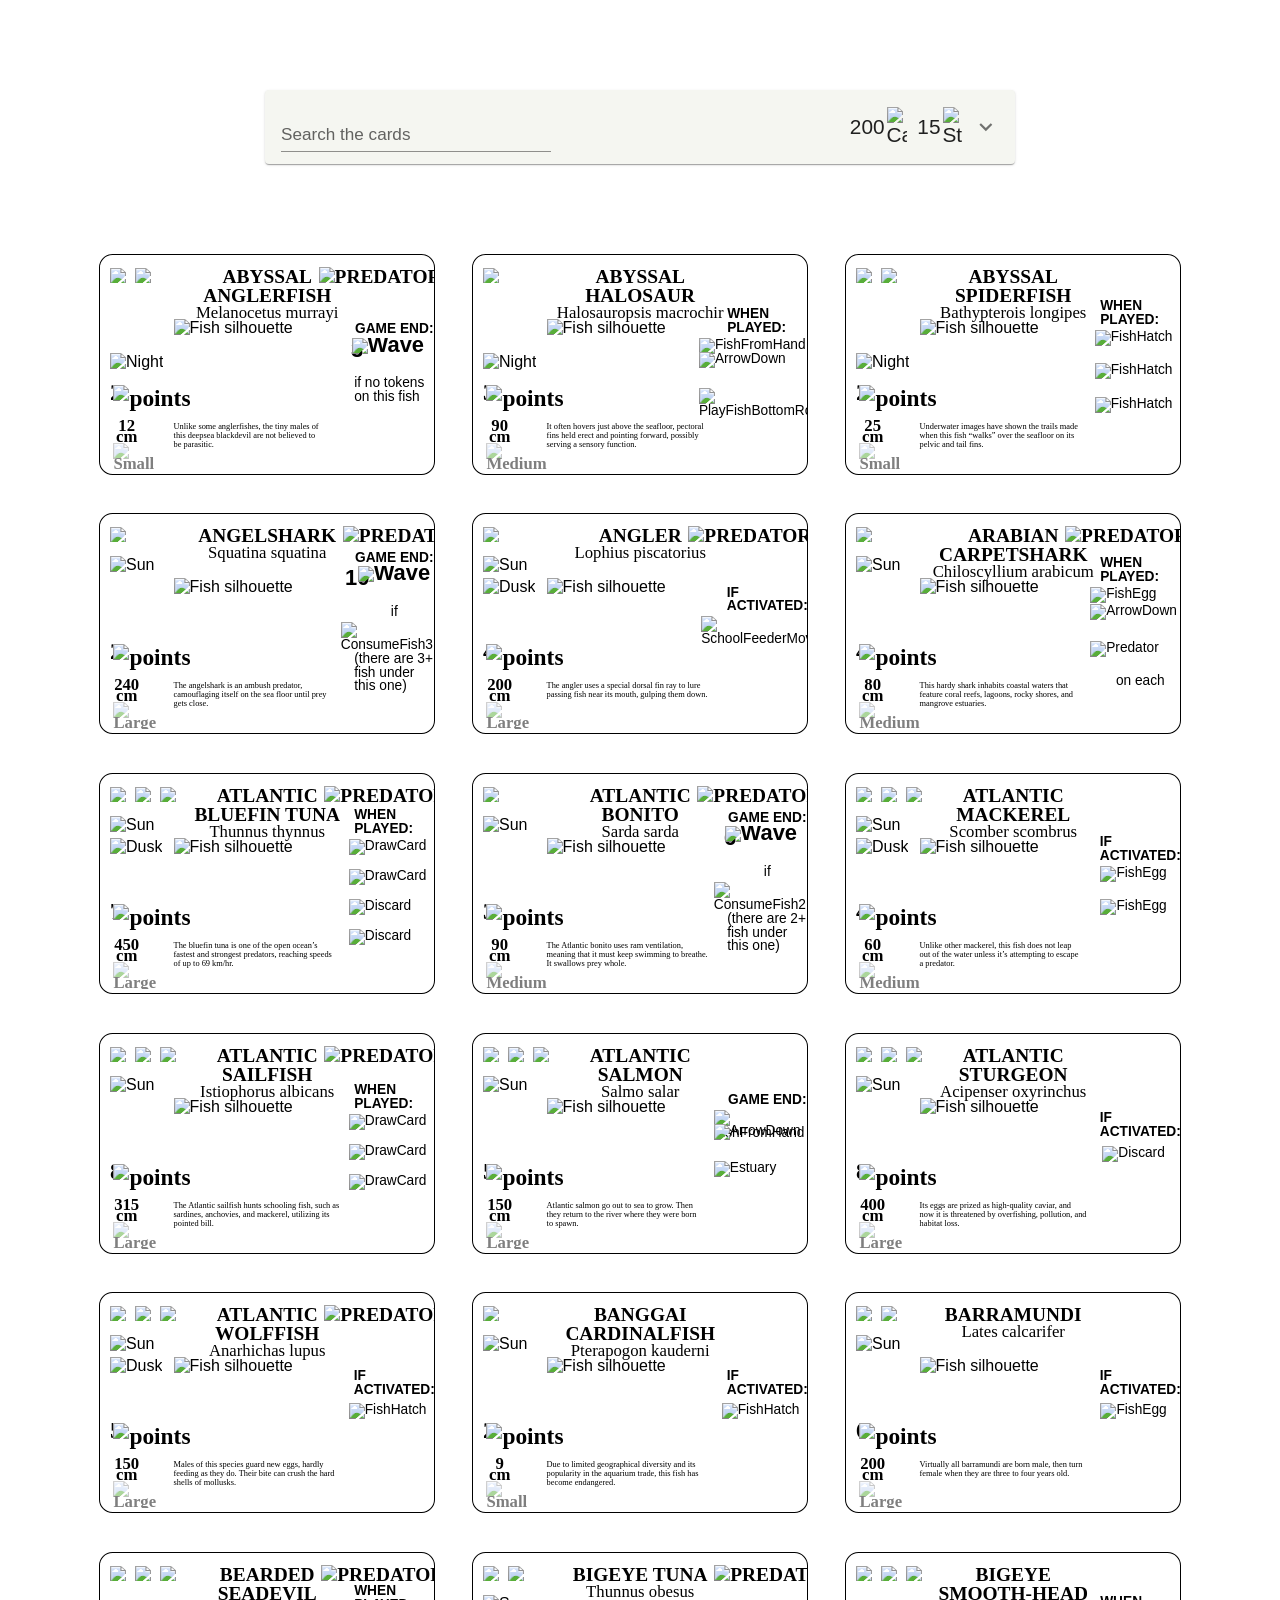
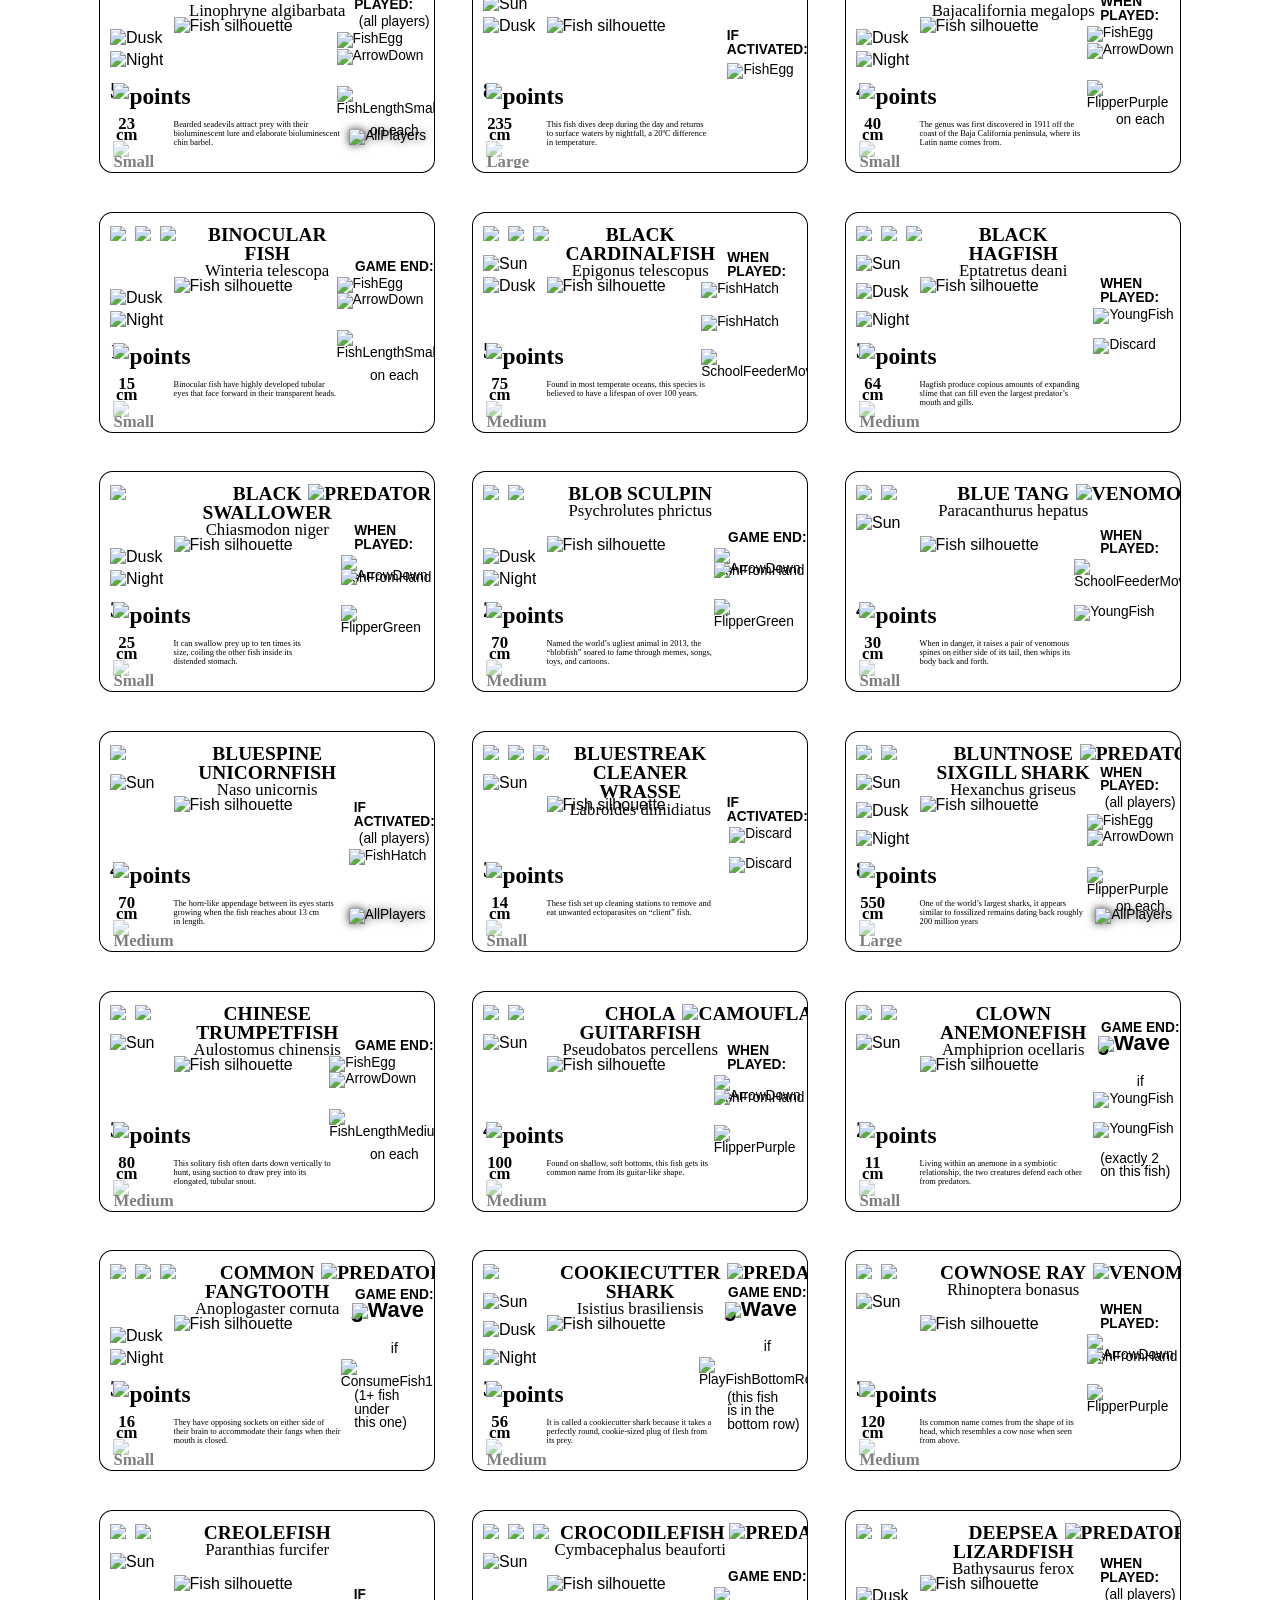
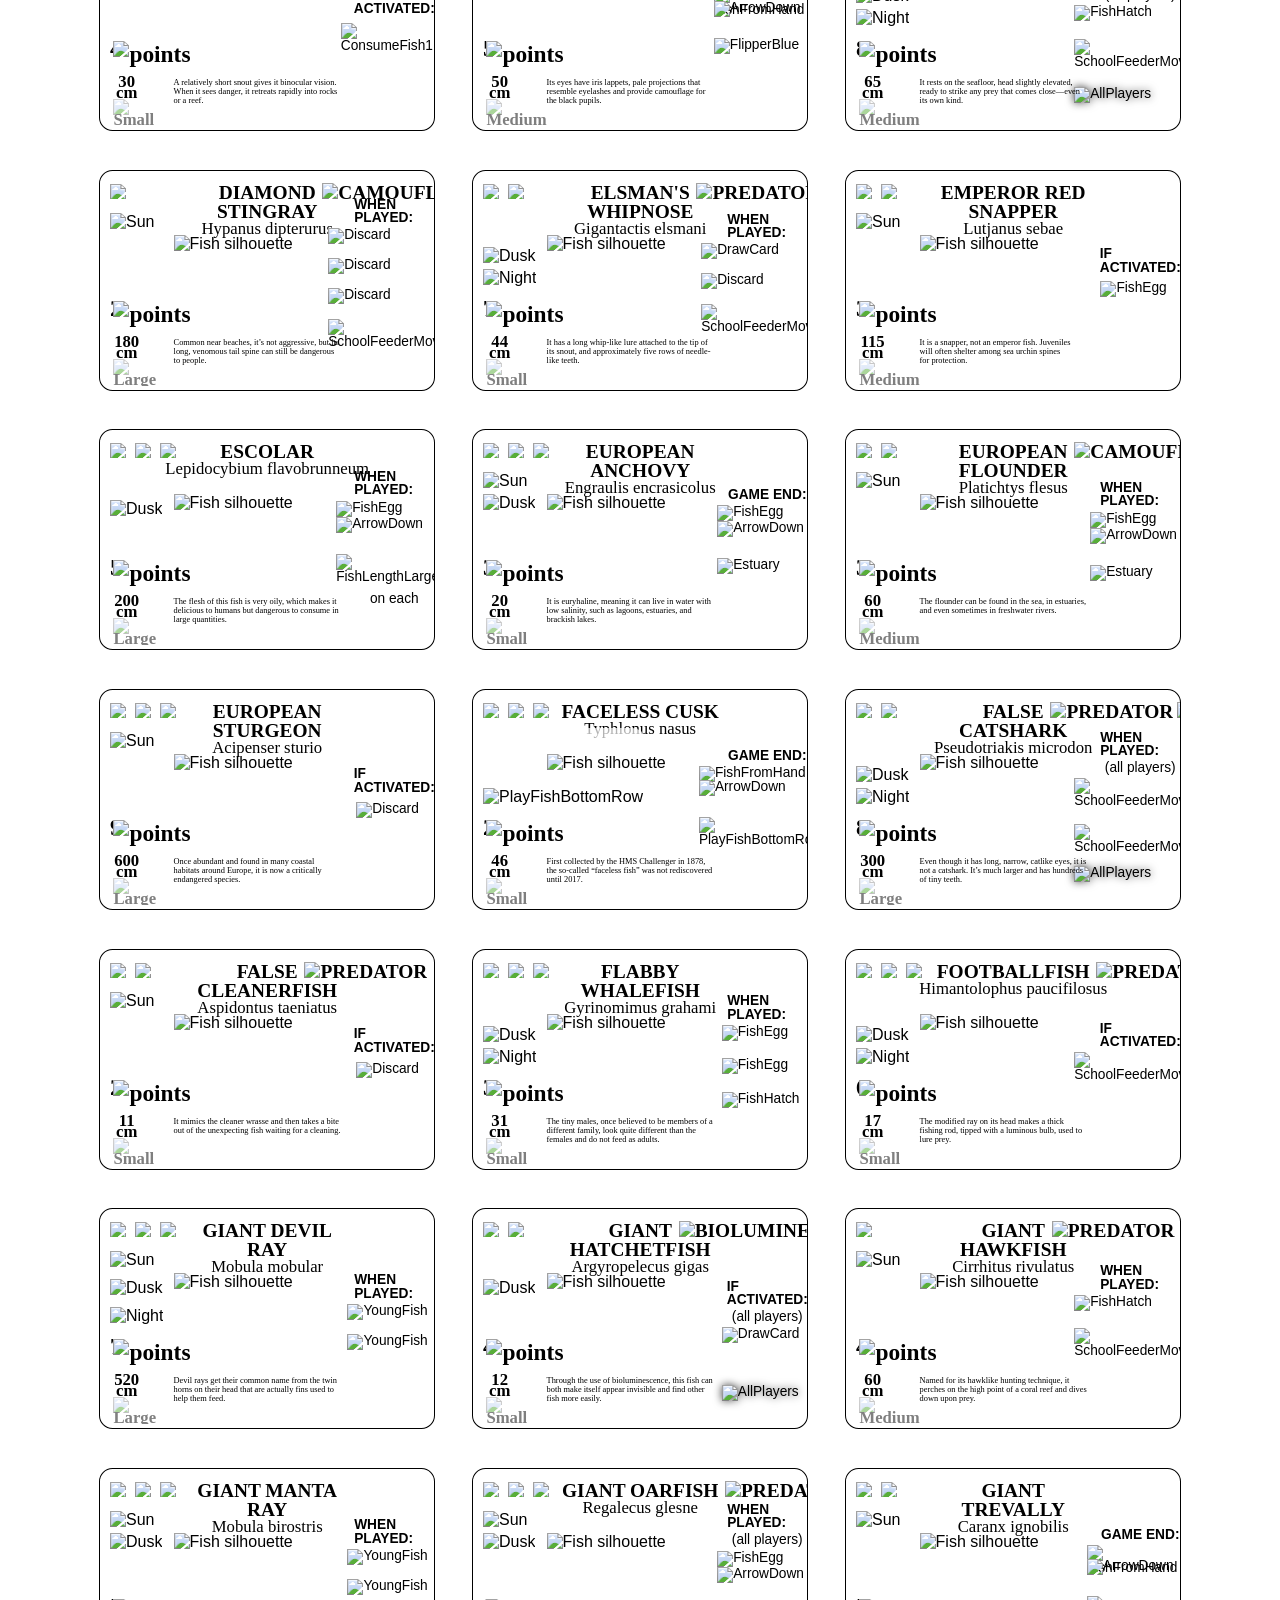
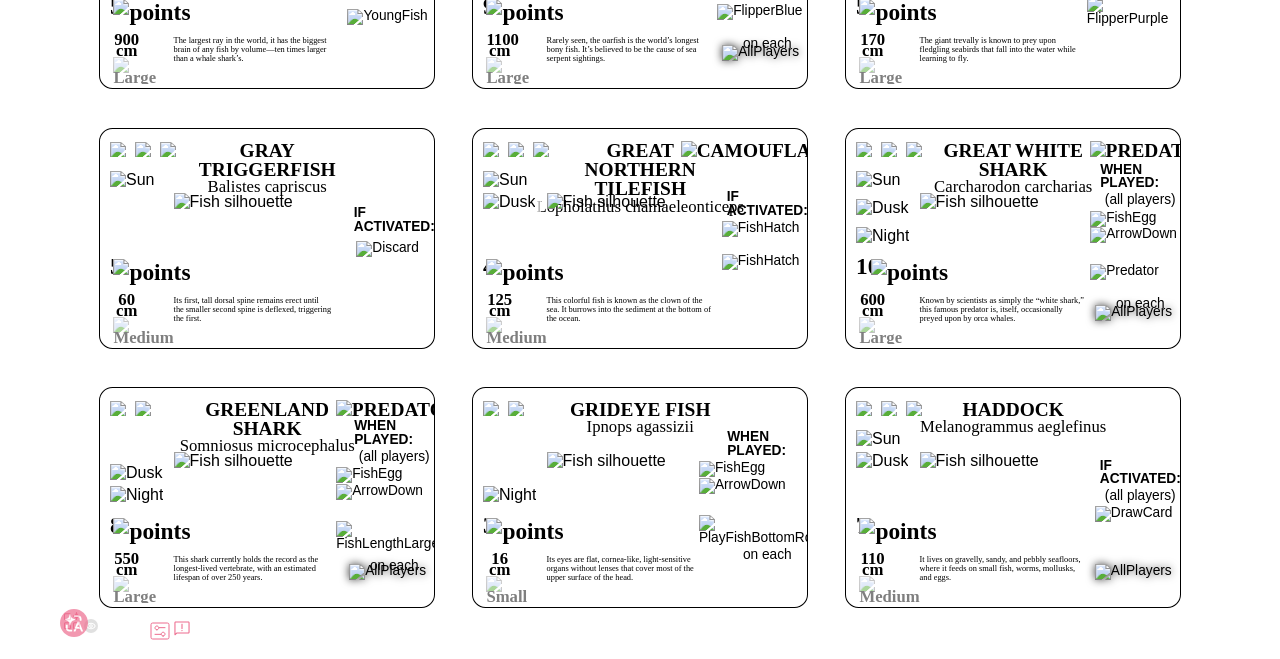
==== commit cc5ec320: "6.15 0800" ====
--- a/references/webpage/Finspan Card Search.html
+++ b/references/webpage/Finspan Card Search.html
@@ -1,3 +1,3 @@
 <!DOCTYPE html>
 <!-- saved from url=(0036)https://navarog.github.io/finsearch/ -->
-<html lang="en"><head><meta http-equiv="Content-Type" content="text/html; charset=UTF-8"><script async="" src="./Finspan Card Search_files/js"></script><script>function gtag(){dataLayer.push(arguments)}window.dataLayer=window.dataLayer||[],gtag("js",new Date),gtag("config","G-5ZQCX6650Q")</script><link rel="icon" href="https://navarog.github.io/finsearch/favicon.ico"><meta name="viewport" content="width=device-width,initial-scale=1"><meta name="theme-color" content="#000000"><meta name="description" content="Web site created using create-react-app"><link rel="apple-touch-icon" href="https://navarog.github.io/finsearch/logo192.png"><link rel="manifest" href="https://navarog.github.io/finsearch/manifest.json"><link rel="preconnect" href="https://fonts.googleapis.com/"><link rel="preconnect" href="https://fonts.gstatic.com/" crossorigin=""><title>Finspan Card Search</title><script defer="defer" src="./Finspan Card Search_files/main.3f6711eb.js"></script><link href="./Finspan Card Search_files/main.f74b3868.css" rel="stylesheet"><style data-emotion="css-global" data-s=""></style><style data-emotion="css" data-s=""></style></head><body><noscript>You need to enable JavaScript to run this app.</noscript><div id="root"><div class="App"><div class="search-container"><div class="MuiPaper-root MuiPaper-elevation MuiPaper-rounded MuiPaper-elevation1 MuiAccordion-root MuiAccordion-rounded MuiAccordion-gutters css-1wz20g3"><div class="MuiButtonBase-root MuiAccordionSummary-root MuiAccordionSummary-gutters css-1iji0d4" tabindex="0" role="button" aria-expanded="false" aria-controls="panel1-content" id="panel1-header"><div class="MuiAccordionSummary-content MuiAccordionSummary-contentGutters css-17o5nyn"><div class="search-summary"><div class="emoji-textfield-container"><div class="MuiFormControl-root MuiTextField-root search-input css-1t04af0"><label class="MuiFormLabel-root MuiInputLabel-root MuiInputLabel-formControl MuiInputLabel-animated MuiInputLabel-sizeMedium MuiInputLabel-standard MuiFormLabel-colorPrimary MuiInputLabel-root MuiInputLabel-formControl MuiInputLabel-animated MuiInputLabel-sizeMedium MuiInputLabel-standard css-1pxopbz" data-shrink="false" for=":r0:" id=":r0:-label">Search the cards</label><div class="MuiInputBase-root MuiInput-root MuiInput-underline MuiInputBase-colorPrimary MuiInputBase-formControl css-1g2yoy"><input aria-invalid="false" autocomplete="off" id=":r0:" placeholder="Search the cards by their names" type="text" class="MuiInputBase-input MuiInput-input css-mnn31" value=""></div></div><div class="rendered-content"></div></div><div class="search-count-container"><div class="search-count " aria-label="Main cards">200<img src="./Finspan Card Search_files/FishFromHand.3555bcabadb9dc5316d5c371d35491c3.svg" alt="Cards"></div><div class="search-count " aria-label="Starter cards">15<img src="./Finspan Card Search_files/StarterIcon.e2156ba9467aa2981d5913fbb68cca89.svg" alt="Starters"></div></div></div></div><div class="MuiAccordionSummary-expandIconWrapper css-1fx8m19"><svg class="MuiSvgIcon-root MuiSvgIcon-fontSizeMedium css-1a522ha" focusable="false" aria-hidden="true" viewBox="0 0 24 24" data-testid="ExpandMoreIcon"><path d="M16.59 8.59 12 13.17 7.41 8.59 6 10l6 6 6-6z"></path></svg></div></div><div class="MuiCollapse-root MuiCollapse-vertical MuiCollapse-hidden css-a0y2e3" style="min-height: 0px;"><div class="MuiCollapse-wrapper MuiCollapse-vertical css-hboir5"><div class="MuiCollapse-wrapperInner MuiCollapse-vertical css-8atqhb"><div aria-labelledby="panel1-header" id="panel1-content" role="region" class="MuiAccordion-region"><div class="MuiAccordionDetails-root css-u7qq7e">Filter by the abilities<div class="emoji-row" aria-label="Search by the icons in the ability powers"><img src="./Finspan Card Search_files/DrawCard.f8797f97d67a54536956.svg" class="DrawCard" alt="DrawCard"><img src="./Finspan Card Search_files/FishEgg.47c0854a65b931607a5f.svg" class="FishEgg" alt="FishEgg"><img src="./Finspan Card Search_files/FishHatch.58ff38c722190a38c540.svg" class="FishHatch" alt="FishHatch"><img src="./Finspan Card Search_files/YoungFish.7f06744193cdc4226005.svg" class="YoungFish" alt="YoungFish"><img src="./Finspan Card Search_files/SchoolFeederMove.be97b1352a4dcaf90302.svg" class="SchoolFeederMove" alt="SchoolFeederMove"><img src="./Finspan Card Search_files/SchoolFish.825825df01f2bbbd9fc6.svg" class="SchoolFish" alt="SchoolFish"><img src="./Finspan Card Search_files/FishFromHand.3555bcabadb9dc5316d5.svg" class="FishFromHand" alt="FishFromHand"><img src="./Finspan Card Search_files/FishFromHandConsume.39634e6be4662cf22da7.svg" class="FishFromHandConsume" alt="FishFromHandConsume"><img src="./Finspan Card Search_files/ConsumeFish.1685046007ad2456930f.svg" class="ConsumeFish" alt="ConsumeFish"><img src="./Finspan Card Search_files/Discard.be9f1d498b060aed10aa.svg" class="Discard" alt="Discard"><img src="./Finspan Card Search_files/AllPlayers.2cedb023b25c27b4298e.svg" class="AllPlayers" alt="AllPlayers"><img src="./Finspan Card Search_files/ArrowDown.6d19faad0ef0c8eedd9b.svg" class="ArrowDown" alt="ArrowDown"><img src="./Finspan Card Search_files/Estuary.667e18a1b14230eccf7e.svg" class="Estuary" alt="Estuary"><img src="./Finspan Card Search_files/FishLengthSmall.3e492f67da0ac3eaf601.svg" class="FishLengthSmall" alt="FishLengthSmall"><img src="./Finspan Card Search_files/FishLengthMedium.6b64ef796077135ea0ce.svg" class="FishLengthMedium" alt="FishLengthMedium"><img src="./Finspan Card Search_files/FishLengthLarge.e9799ce90bb34038d13f.svg" class="FishLengthLarge" alt="FishLengthLarge"><img src="./Finspan Card Search_files/FlipperBlue.2d3a0bf7290ca06131ac.svg" class="FlipperBlue" alt="FlipperBlue"><img src="./Finspan Card Search_files/FlipperGreen.e3397c545a5045ba2dfc.svg" class="FlipperGreen" alt="FlipperGreen"><img src="./Finspan Card Search_files/FlipperPurple.b80b43f3b2be5b414489.svg" class="FlipperPurple" alt="FlipperPurple"><img src="./Finspan Card Search_files/PlayFishBottomRow.e67fa1a2cf753533fd42.svg" class="PlayFishBottomRow" alt="PlayFishBottomRow"><img src="./Finspan Card Search_files/Predator.a0c36e62cbb3e0d8c25e.svg" class="Predator" alt="Predator"><img src="./Finspan Card Search_files/Wave.a9ed18c1399d7f3ef5e5.svg" class="Wave" alt="Wave"><img src="./Finspan Card Search_files/AnyCoral.9ff9b7302ed173999afc.svg" class="AnyCoral" alt="AnyCoral"><img src="./Finspan Card Search_files/BlueCoral.1e6ad561f358439f2b69.svg" class="BlueCoral" alt="BlueCoral"><img src="./Finspan Card Search_files/GreenCoral.0d730a55e70e13e95725.svg" class="GreenCoral" alt="GreenCoral"><img src="./Finspan Card Search_files/PurpleCoral.17d42e15026a6c33c03e.svg" class="PurpleCoral" alt="PurpleCoral"><img src="./Finspan Card Search_files/UnSchoolFish.adfa847cfb27f000d95b.svg" class="UnSchoolFish" alt="UnSchoolFish"><img src="./Finspan Card Search_files/FreePlayFishFromHand.9c495be6f7ed55c3f6b4.svg" class="FreePlayFishFromHand" alt="FreePlayFishFromHand"></div>Filter by the fish characteristics<div class="search-details"><div class="row zones-row" aria-label="Filter out cards by zones"><img src="./Finspan Card Search_files/Sun.0d0fbe355de66b5ee06006de7b3677cf.svg" alt="Sunlight" class="zone "><img src="./Finspan Card Search_files/Dusk.6bc87cf6af5e002d90807aadf73c04d8.svg" alt="Twilight" class="zone "><img src="./Finspan Card Search_files/Night.9a47430fb3b54cd0aba718296fb189f9.svg" alt="Midnight" class="zone "></div><div class="row tags-row" aria-label="Filter out cards by tags"><img src="./Finspan Card Search_files/Bioluminescent.b23be7ba71f74e052f3d9cb187cdc739.svg" alt="Bioluminescent" class="tag disabled"><img src="./Finspan Card Search_files/Camouflage.9b91de1f7c5df1cff6078fb4572f64dc.svg" alt="Camouflage" class="tag disabled"><img src="./Finspan Card Search_files/Electric.9f3a2b8944275037cfe9870a8f7dcc12.svg" alt="Electric" class="tag disabled"><img src="./Finspan Card Search_files/Predator.a0c36e62cbb3e0d8c25e826fb1e4c526.svg" alt="Predator" class="tag disabled"><img src="./Finspan Card Search_files/Venomous.bcb947ce86d58d56e2fb29ed2b9e0941.svg" alt="Venomous" class="tag disabled"></div><div class="row length-row" aria-label="Filter out cards by length"><img src="./Finspan Card Search_files/FishLengthSmall.3e492f67da0ac3eaf601ec04ee675bff.svg" alt="Small" class="fish-length "><img src="./Finspan Card Search_files/FishLengthMedium.6b64ef796077135ea0ce0314261b6539.svg" alt="Medium" class="fish-length "><img src="./Finspan Card Search_files/FishLengthLarge.e9799ce90bb34038d13f34c9f3c83201.svg" alt="Large" class="fish-length "></div><div class="row expansion-row" aria-label="Filter by expansion"><div class="expansion-filter ">Base (135)</div><div class="expansion-filter ">S&amp;R (80)</div></div></div></div></div></div></div></div></div></div><div class="infinite-scroll-component__outerdiv"><div class="infinite-scroll-component " style="height: auto; overflow: auto;"><div class="cards-container"><div class="card" style="background-image: url(&quot;/finsearch/static/media/base.f121413876c92b0271f4.webp&quot;);"><div class="name"><div class="title">Abyssal Anglerfish<div class="text-icon-container" style="left: calc(50cqw + 74.3203px);"><img class="text-icon" src="./Finspan Card Search_files/Predator.a0c36e62cbb3e0d8c25e.svg" alt="Predator"><img class="text-icon" src="./Finspan Card Search_files/Bioluminescent.b23be7ba71f74e052f3d.svg" alt="Bioluminescent"></div></div><div class="latin">Melanocetus murrayi</div></div><div class="cost"><img src="./Finspan Card Search_files/DrawCard.f8797f97d67a54536956.svg" alt="DrawCard"><img src="./Finspan Card Search_files/FishEgg.47c0854a65b931607a5f.svg" alt="FishEgg"></div><div class="zones m"><img src="./Finspan Card Search_files/Night.9a47430fb3b54cd0aba7.svg" alt="Night"></div><div class="points">2<img src="./Finspan Card Search_files/Wave.a9ed18c1399d7f3ef5e5c652ff6a6ed8.svg" alt="points"></div><div class="length">12 cm<img src="./Finspan Card Search_files/FishLengthSmall.3e492f67da0ac3eaf601.svg" alt="Small"></div><div class="ability-container"><div class="ability" style="background-image: url(&quot;/finsearch/static/media/GameEnd.1c86787c5a74319ee78f.png&quot;);"><div class="ability-text bold">GAME END:</div> <div class="ability-points">3<img src="./Finspan Card Search_files/Wave.a9ed18c1399d7f3ef5e5c652ff6a6ed8.svg" alt="Wave"></div><div class="ability-text">if no tokens on this fish</div></div></div><img class="silhouette" src="./Finspan Card Search_files/1.24d24d30087b81a72833.webp" alt="Fish silhouette"><div class="description">Unlike some anglerfishes, the tiny males of this deepsea blackdevil are not believed to be parasitic.</div></div><div class="card" style="background-image: url(&quot;/finsearch/static/media/base.f121413876c92b0271f4.webp&quot;);"><div class="name"><div class="title">Abyssal Halosaur<div class="text-icon-container" style="left: calc(50cqw + 71.043px);"></div></div><div class="latin">Halosauropsis macrochir</div></div><div class="cost"><img src="./Finspan Card Search_files/YoungFish.7f06744193cdc4226005.svg" alt="YoungFish"></div><div class="zones m"><img src="./Finspan Card Search_files/Night.9a47430fb3b54cd0aba7.svg" alt="Night"></div><div class="points">3<img src="./Finspan Card Search_files/Wave.a9ed18c1399d7f3ef5e5c652ff6a6ed8.svg" alt="points"></div><div class="length">90 cm<img src="./Finspan Card Search_files/FishLengthMedium.6b64ef796077135ea0ce.svg" alt="Medium"></div><div class="ability-container"><div class="ability"><div class="ability-text bold">WHEN PLAYED:</div> <span class="icon-group FishFromHand-1 ArrowDown-1 PlayFishBottomRow-1"><img class="FishFromHand" src="./Finspan Card Search_files/FishFromHand.3555bcabadb9dc5316d5.svg" alt="FishFromHand"><img class="ArrowDown" src="./Finspan Card Search_files/ArrowDown.6d19faad0ef0c8eedd9b.svg" alt="ArrowDown"><img class="PlayFishBottomRow" src="./Finspan Card Search_files/PlayFishBottomRow.e67fa1a2cf753533fd42.svg" alt="PlayFishBottomRow"></span></div></div><img class="silhouette" src="./Finspan Card Search_files/2.e2747bf293bbdd347e27.webp" alt="Fish silhouette"><div class="description">It often hovers just above the seafloor, pectoral fins held erect and pointing forward, possibly serving a sensory function.</div></div><div class="card" style="background-image: url(&quot;/finsearch/static/media/base.f121413876c92b0271f4.webp&quot;);"><div class="name"><div class="title">Abyssal Spiderfish<div class="text-icon-container" style="left: calc(50cqw + 72.1328px);"></div></div><div class="latin">Bathypterois longipes</div></div><div class="cost"><img src="./Finspan Card Search_files/DrawCard.f8797f97d67a54536956.svg" alt="DrawCard"><img src="./Finspan Card Search_files/DrawCard.f8797f97d67a54536956.svg" alt="DrawCard"></div><div class="zones m"><img src="./Finspan Card Search_files/Night.9a47430fb3b54cd0aba7.svg" alt="Night"></div><div class="points">2<img src="./Finspan Card Search_files/Wave.a9ed18c1399d7f3ef5e5c652ff6a6ed8.svg" alt="points"></div><div class="length">25 cm<img src="./Finspan Card Search_files/FishLengthSmall.3e492f67da0ac3eaf601.svg" alt="Small"></div><div class="ability-container"><div class="ability"><div class="ability-text bold">WHEN PLAYED:</div> <span class="icon-group FishHatch-3"><img class="FishHatch" src="./Finspan Card Search_files/FishHatch.58ff38c722190a38c540.svg" alt="FishHatch"><img class="FishHatch" src="./Finspan Card Search_files/FishHatch.58ff38c722190a38c540.svg" alt="FishHatch"><img class="FishHatch" src="./Finspan Card Search_files/FishHatch.58ff38c722190a38c540.svg" alt="FishHatch"></span></div></div><img class="silhouette" src="./Finspan Card Search_files/3.66d951d782442083abb0.webp" alt="Fish silhouette"><div class="description">Underwater images have shown the trails made when this fish “walks” over the seafloor on its pelvic and tail fins.</div></div><div class="card" style="background-image: url(&quot;/finsearch/static/media/base.f121413876c92b0271f4.webp&quot;);"><div class="name"><div class="title">Angelshark<div class="text-icon-container" style="left: calc(50cqw + 44.7305px);"><img class="text-icon" src="./Finspan Card Search_files/Predator.a0c36e62cbb3e0d8c25e.svg" alt="Predator"><img class="text-icon" src="./Finspan Card Search_files/Camouflage.9b91de1f7c5df1cff607.svg" alt="Camouflage"></div></div><div class="latin">Squatina squatina</div></div><div class="cost"><img src="./Finspan Card Search_files/ConsumeFish.1685046007ad2456930f.svg" alt="ConsumeFish"></div><div class="zones s"><img src="./Finspan Card Search_files/Sun.0d0fbe355de66b5ee060.svg" alt="Sun"></div><div class="points">2<img src="./Finspan Card Search_files/Wave.a9ed18c1399d7f3ef5e5c652ff6a6ed8.svg" alt="points"></div><div class="length">240 cm<img src="./Finspan Card Search_files/FishLengthLarge.e9799ce90bb34038d13f.svg" alt="Large"></div><div class="ability-container"><div class="ability" style="background-image: url(&quot;/finsearch/static/media/GameEnd.1c86787c5a74319ee78f.png&quot;);"><div class="ability-text bold">GAME END:</div> <div class="ability-points">10<img src="./Finspan Card Search_files/Wave.a9ed18c1399d7f3ef5e5c652ff6a6ed8.svg" alt="Wave"></div><div class="ability-text">if</div><img class="ConsumeFish3" src="./Finspan Card Search_files/ConsumeFish3.8e57e1ae59e6819f8fbe.svg" alt="ConsumeFish3"><div class="ability-text">(there are 3+ fish under this one)</div></div></div><img class="silhouette" src="./Finspan Card Search_files/4.46584a7b4c115b146106.webp" alt="Fish silhouette"><div class="description">The angelshark is an ambush predator, camouflaging itself on the sea floor until prey gets close.</div></div><div class="card" style="background-image: url(&quot;/finsearch/static/media/base.f121413876c92b0271f4.webp&quot;);"><div class="name"><div class="title">Angler<div class="text-icon-container" style="left: calc(50cqw + 26.5898px);"><img class="text-icon" src="./Finspan Card Search_files/Predator.a0c36e62cbb3e0d8c25e.svg" alt="Predator"></div></div><div class="latin">Lophius piscatorius</div></div><div class="cost"><img src="./Finspan Card Search_files/ConsumeFish.1685046007ad2456930f.svg" alt="ConsumeFish"></div><div class="zones st"><img src="./Finspan Card Search_files/Sun.0d0fbe355de66b5ee060.svg" alt="Sun"><img src="./Finspan Card Search_files/Dusk.6bc87cf6af5e002d9080.svg" alt="Dusk"></div><div class="points">4<img src="./Finspan Card Search_files/Wave.a9ed18c1399d7f3ef5e5c652ff6a6ed8.svg" alt="points"></div><div class="length">200 cm<img src="./Finspan Card Search_files/FishLengthLarge.e9799ce90bb34038d13f.svg" alt="Large"></div><div class="ability-container"><div class="ability" style="background-image: url(&quot;/finsearch/static/media/IfActivated.f4ec95e03e7c3189135e.png&quot;);"><div class="ability-text bold">IF ACTIVATED:</div> <img class="SchoolFeederMove" src="./Finspan Card Search_files/SchoolFeederMove.be97b1352a4dcaf90302.svg" alt="SchoolFeederMove"></div></div><img class="silhouette" src="./Finspan Card Search_files/5.6451ccc94bfbd1682e80.webp" alt="Fish silhouette"><div class="description">The angler uses a special dorsal fin ray to lure passing fish near its mouth, gulping them down.</div></div><div class="card" style="background-image: url(&quot;/finsearch/static/media/base.f121413876c92b0271f4.webp&quot;);"><div class="name"><div class="title">Arabian Carpetshark<div class="text-icon-container" style="left: calc(50cqw + 81.6055px);"><img class="text-icon" src="./Finspan Card Search_files/Predator.a0c36e62cbb3e0d8c25e.svg" alt="Predator"></div></div><div class="latin">Chiloscyllium arabicum</div></div><div class="cost"><img src="./Finspan Card Search_files/YoungFish.7f06744193cdc4226005.svg" alt="YoungFish"></div><div class="zones s"><img src="./Finspan Card Search_files/Sun.0d0fbe355de66b5ee060.svg" alt="Sun"></div><div class="points">4<img src="./Finspan Card Search_files/Wave.a9ed18c1399d7f3ef5e5c652ff6a6ed8.svg" alt="points"></div><div class="length">80 cm<img src="./Finspan Card Search_files/FishLengthMedium.6b64ef796077135ea0ce.svg" alt="Medium"></div><div class="ability-container"><div class="ability"><div class="ability-text bold">WHEN PLAYED:</div> <span class="icon-group FishEgg-1 ArrowDown-1 Predator-1"><img class="FishEgg" src="./Finspan Card Search_files/FishEgg.47c0854a65b931607a5f.svg" alt="FishEgg"><img class="ArrowDown" src="./Finspan Card Search_files/ArrowDown.6d19faad0ef0c8eedd9b.svg" alt="ArrowDown"><img class="Predator" src="./Finspan Card Search_files/Predator.a0c36e62cbb3e0d8c25e.svg" alt="Predator"></span><div class="ability-text">on each</div></div></div><img class="silhouette" src="./Finspan Card Search_files/6.1bb20f4a9f578b8547ba.webp" alt="Fish silhouette"><div class="description">This hardy shark inhabits coastal waters that feature coral reefs, lagoons, rocky shores, and mangrove estuaries.</div></div><div class="card" style="background-image: url(&quot;/finsearch/static/media/base.f121413876c92b0271f4.webp&quot;);"><div class="name"><div class="title">Atlantic Bluefin Tuna<div class="text-icon-container" style="left: calc(50cqw + 86.1953px);"><img class="text-icon" src="./Finspan Card Search_files/Predator.a0c36e62cbb3e0d8c25e.svg" alt="Predator"></div></div><div class="latin">Thunnus thynnus</div></div><div class="cost"><img src="./Finspan Card Search_files/FishEgg.47c0854a65b931607a5f.svg" alt="FishEgg"><img src="./Finspan Card Search_files/FishEgg.47c0854a65b931607a5f.svg" alt="FishEgg"><img src="./Finspan Card Search_files/YoungFish.7f06744193cdc4226005.svg" alt="YoungFish"></div><div class="zones st"><img src="./Finspan Card Search_files/Sun.0d0fbe355de66b5ee060.svg" alt="Sun"><img src="./Finspan Card Search_files/Dusk.6bc87cf6af5e002d9080.svg" alt="Dusk"></div><div class="points">7<img src="./Finspan Card Search_files/Wave.a9ed18c1399d7f3ef5e5c652ff6a6ed8.svg" alt="points"></div><div class="length">450 cm<img src="./Finspan Card Search_files/FishLengthLarge.e9799ce90bb34038d13f.svg" alt="Large"></div><div class="ability-container"><div class="ability"><div class="ability-text bold">WHEN PLAYED:</div> <span class="icon-group DrawCard-2 Discard-2"><img class="DrawCard" src="./Finspan Card Search_files/DrawCard.f8797f97d67a54536956.svg" alt="DrawCard"><img class="DrawCard" src="./Finspan Card Search_files/DrawCard.f8797f97d67a54536956.svg" alt="DrawCard"><img class="Discard" src="./Finspan Card Search_files/Discard.be9f1d498b060aed10aa.svg" alt="Discard"><img class="Discard" src="./Finspan Card Search_files/Discard.be9f1d498b060aed10aa.svg" alt="Discard"></span></div></div><img class="silhouette" src="./Finspan Card Search_files/7.de8f8c06b3fb37600430.webp" alt="Fish silhouette"><div class="description">The bluefin tuna is one of the open ocean’s fastest and strongest predators, reaching speeds of up to 69 km/hr.</div></div><div class="card" style="background-image: url(&quot;/finsearch/static/media/base.f121413876c92b0271f4.webp&quot;);"><div class="name"><div class="title">Atlantic Bonito<div class="text-icon-container" style="left: calc(50cqw + 65.5352px);"><img class="text-icon" src="./Finspan Card Search_files/Predator.a0c36e62cbb3e0d8c25e.svg" alt="Predator"></div></div><div class="latin">Sarda sarda</div></div><div class="cost"><img src="./Finspan Card Search_files/ConsumeFish.1685046007ad2456930f.svg" alt="ConsumeFish"></div><div class="zones s"><img src="./Finspan Card Search_files/Sun.0d0fbe355de66b5ee060.svg" alt="Sun"></div><div class="points">3<img src="./Finspan Card Search_files/Wave.a9ed18c1399d7f3ef5e5c652ff6a6ed8.svg" alt="points"></div><div class="length">90 cm<img src="./Finspan Card Search_files/FishLengthMedium.6b64ef796077135ea0ce.svg" alt="Medium"></div><div class="ability-container"><div class="ability" style="background-image: url(&quot;/finsearch/static/media/GameEnd.1c86787c5a74319ee78f.png&quot;);"><div class="ability-text bold">GAME END:</div> <div class="ability-points">6<img src="./Finspan Card Search_files/Wave.a9ed18c1399d7f3ef5e5c652ff6a6ed8.svg" alt="Wave"></div><div class="ability-text">if</div><img class="ConsumeFish2" src="./Finspan Card Search_files/ConsumeFish2.e3b30113e77d9832574c.svg" alt="ConsumeFish2"><div class="ability-text">(there are 2+ fish under this one)</div></div></div><img class="silhouette" src="./Finspan Card Search_files/8.48c12664368ded0c94df.webp" alt="Fish silhouette"><div class="description">The Atlantic bonito uses ram ventilation, meaning that it must keep swimming to breathe. It swallows prey whole.</div></div><div class="card" style="background-image: url(&quot;/finsearch/static/media/purple.c493ffc8ca41cab3da6f.webp&quot;);"><div class="name"><div class="title">Atlantic Mackerel<div class="text-icon-container" style="left: calc(50cqw + 71.2656px);"></div></div><div class="latin">Scomber scombrus</div></div><div class="cost"><img src="./Finspan Card Search_files/DrawCard.f8797f97d67a54536956.svg" alt="DrawCard"><img src="./Finspan Card Search_files/FishEgg.47c0854a65b931607a5f.svg" alt="FishEgg"><img src="./Finspan Card Search_files/FishEgg.47c0854a65b931607a5f.svg" alt="FishEgg"></div><div class="zones st"><img src="./Finspan Card Search_files/Sun.0d0fbe355de66b5ee060.svg" alt="Sun"><img src="./Finspan Card Search_files/Dusk.6bc87cf6af5e002d9080.svg" alt="Dusk"></div><div class="points">4<img src="./Finspan Card Search_files/Wave.a9ed18c1399d7f3ef5e5c652ff6a6ed8.svg" alt="points"></div><div class="length">60 cm<img src="./Finspan Card Search_files/FishLengthMedium.6b64ef796077135ea0ce.svg" alt="Medium"></div><div class="ability-container"><div class="ability" style="background-image: url(&quot;/finsearch/static/media/IfActivated.f4ec95e03e7c3189135e.png&quot;);"><div class="ability-text bold">IF ACTIVATED:</div> <span class="icon-group FishEgg-2"><img class="FishEgg" src="./Finspan Card Search_files/FishEgg.47c0854a65b931607a5f.svg" alt="FishEgg"><img class="FishEgg" src="./Finspan Card Search_files/FishEgg.47c0854a65b931607a5f.svg" alt="FishEgg"></span></div></div><img class="silhouette" src="./Finspan Card Search_files/9.0f8dd5910e8efe648521.webp" alt="Fish silhouette"><div class="description">Unlike other mackerel, this fish does not leap out of the water unless it’s attempting to escape a predator.</div></div><div class="card" style="background-image: url(&quot;/finsearch/static/media/base.f121413876c92b0271f4.webp&quot;);"><div class="name"><div class="title">Atlantic Sailfish<div class="text-icon-container" style="left: calc(50cqw + 64.5547px);"><img class="text-icon" src="./Finspan Card Search_files/Predator.a0c36e62cbb3e0d8c25e.svg" alt="Predator"></div></div><div class="latin">Istiophorus albicans</div></div><div class="cost"><img src="./Finspan Card Search_files/DrawCard.f8797f97d67a54536956.svg" alt="DrawCard"><img src="./Finspan Card Search_files/FishEgg.47c0854a65b931607a5f.svg" alt="FishEgg"><img src="./Finspan Card Search_files/YoungFish.7f06744193cdc4226005.svg" alt="YoungFish"></div><div class="zones s"><img src="./Finspan Card Search_files/Sun.0d0fbe355de66b5ee060.svg" alt="Sun"></div><div class="points">8<img src="./Finspan Card Search_files/Wave.a9ed18c1399d7f3ef5e5c652ff6a6ed8.svg" alt="points"></div><div class="length">315 cm<img src="./Finspan Card Search_files/FishLengthLarge.e9799ce90bb34038d13f.svg" alt="Large"></div><div class="ability-container"><div class="ability"><div class="ability-text bold">WHEN PLAYED:</div> <span class="icon-group DrawCard-3"><img class="DrawCard" src="./Finspan Card Search_files/DrawCard.f8797f97d67a54536956.svg" alt="DrawCard"><img class="DrawCard" src="./Finspan Card Search_files/DrawCard.f8797f97d67a54536956.svg" alt="DrawCard"><img class="DrawCard" src="./Finspan Card Search_files/DrawCard.f8797f97d67a54536956.svg" alt="DrawCard"></span></div></div><img class="silhouette" src="./Finspan Card Search_files/10.470d4faa2916415dae77.webp" alt="Fish silhouette"><div class="description">The Atlantic sailfish hunts schooling fish, such as sardines, anchovies, and mackerel, utilizing its pointed bill.</div></div><div class="card" style="background-image: url(&quot;/finsearch/static/media/base.f121413876c92b0271f4.webp&quot;);"><div class="name"><div class="title">Atlantic Salmon<div class="text-icon-container" style="left: calc(50cqw + 65.6445px);"></div></div><div class="latin">Salmo salar</div></div><div class="cost"><img src="./Finspan Card Search_files/DrawCard.f8797f97d67a54536956.svg" alt="DrawCard"><img src="./Finspan Card Search_files/FishEgg.47c0854a65b931607a5f.svg" alt="FishEgg"><img src="./Finspan Card Search_files/FishEgg.47c0854a65b931607a5f.svg" alt="FishEgg"></div><div class="zones s"><img src="./Finspan Card Search_files/Sun.0d0fbe355de66b5ee060.svg" alt="Sun"></div><div class="points">5<img src="./Finspan Card Search_files/Wave.a9ed18c1399d7f3ef5e5c652ff6a6ed8.svg" alt="points"></div><div class="length">150 cm<img src="./Finspan Card Search_files/FishLengthLarge.e9799ce90bb34038d13f.svg" alt="Large"></div><div class="ability-container"><div class="ability" style="background-image: url(&quot;/finsearch/static/media/GameEnd.1c86787c5a74319ee78f.png&quot;);"><div class="ability-text bold">GAME END:</div> <span class="icon-group FishFromHand-1 ArrowDown-1 Estuary-1"><img class="FishFromHand" src="./Finspan Card Search_files/FishFromHand.3555bcabadb9dc5316d5.svg" alt="FishFromHand"><img class="ArrowDown" src="./Finspan Card Search_files/ArrowDown.6d19faad0ef0c8eedd9b.svg" alt="ArrowDown"><img class="Estuary" src="./Finspan Card Search_files/Estuary.667e18a1b14230eccf7e.svg" alt="Estuary"></span></div></div><img class="silhouette" src="./Finspan Card Search_files/11.9d3cd8bd2140265cb4a4.webp" alt="Fish silhouette"><div class="description">Atlantic salmon go out to sea to grow. Then they return to the river where they were born to spawn.</div></div><div class="card" style="background-image: url(&quot;/finsearch/static/media/blue.b9baf436df4033049f53.webp&quot;);"><div class="name"><div class="title">Atlantic Sturgeon<div class="text-icon-container" style="left: calc(50cqw + 73.6055px);"></div></div><div class="latin">Acipenser oxyrinchus</div></div><div class="cost"><img src="./Finspan Card Search_files/DrawCard.f8797f97d67a54536956.svg" alt="DrawCard"><img src="./Finspan Card Search_files/FishEgg.47c0854a65b931607a5f.svg" alt="FishEgg"><img src="./Finspan Card Search_files/YoungFish.7f06744193cdc4226005.svg" alt="YoungFish"></div><div class="zones s"><img src="./Finspan Card Search_files/Sun.0d0fbe355de66b5ee060.svg" alt="Sun"></div><div class="points">8<img src="./Finspan Card Search_files/Wave.a9ed18c1399d7f3ef5e5c652ff6a6ed8.svg" alt="points"></div><div class="length">400 cm<img src="./Finspan Card Search_files/FishLengthLarge.e9799ce90bb34038d13f.svg" alt="Large"></div><div class="ability-container"><div class="ability" style="background-image: url(&quot;/finsearch/static/media/IfActivated.f4ec95e03e7c3189135e.png&quot;);"><div class="ability-text bold">IF ACTIVATED:</div> <img class="Discard" src="./Finspan Card Search_files/Discard.be9f1d498b060aed10aa.svg" alt="Discard"></div></div><img class="silhouette" src="./Finspan Card Search_files/12.d1f79f38c3749ccbdec0.webp" alt="Fish silhouette"><div class="description">Its eggs are prized as high-quality caviar, and now it is threatened by overfishing, pollution, and habitat loss.</div></div><div class="card" style="background-image: url(&quot;/finsearch/static/media/green.374d1a75825b118218bc.webp&quot;);"><div class="name"><div class="title">Atlantic Wolffish<div class="text-icon-container" style="left: calc(50cqw + 72.8906px);"><img class="text-icon" src="./Finspan Card Search_files/Predator.a0c36e62cbb3e0d8c25e.svg" alt="Predator"></div></div><div class="latin">Anarhichas lupus</div></div><div class="cost"><img src="./Finspan Card Search_files/DrawCard.f8797f97d67a54536956.svg" alt="DrawCard"><img src="./Finspan Card Search_files/FishEgg.47c0854a65b931607a5f.svg" alt="FishEgg"><img src="./Finspan Card Search_files/FishEgg.47c0854a65b931607a5f.svg" alt="FishEgg"></div><div class="zones st"><img src="./Finspan Card Search_files/Sun.0d0fbe355de66b5ee060.svg" alt="Sun"><img src="./Finspan Card Search_files/Dusk.6bc87cf6af5e002d9080.svg" alt="Dusk"></div><div class="points">5<img src="./Finspan Card Search_files/Wave.a9ed18c1399d7f3ef5e5c652ff6a6ed8.svg" alt="points"></div><div class="length">150 cm<img src="./Finspan Card Search_files/FishLengthLarge.e9799ce90bb34038d13f.svg" alt="Large"></div><div class="ability-container"><div class="ability" style="background-image: url(&quot;/finsearch/static/media/IfActivated.f4ec95e03e7c3189135e.png&quot;);"><div class="ability-text bold">IF ACTIVATED:</div> <img class="FishHatch" src="./Finspan Card Search_files/FishHatch.58ff38c722190a38c540.svg" alt="FishHatch"></div></div><img class="silhouette" src="./Finspan Card Search_files/13.8d82a29235416c80c5bb.webp" alt="Fish silhouette"><div class="description">Males of this species guard new eggs, hardly feeding as they do. Their bite can crush the hard shells of mollusks.</div></div><div class="card" style="background-image: url(&quot;/finsearch/static/media/green.374d1a75825b118218bc.webp&quot;);"><div class="name"><div class="title">Banggai Cardinalfish<div class="text-icon-container" style="left: calc(50cqw + 81.1992px);"></div></div><div class="latin">Pterapogon kauderni</div></div><div class="cost"><img src="./Finspan Card Search_files/FishEgg.47c0854a65b931607a5f.svg" alt="FishEgg"></div><div class="zones s"><img src="./Finspan Card Search_files/Sun.0d0fbe355de66b5ee060.svg" alt="Sun"></div><div class="points">2<img src="./Finspan Card Search_files/Wave.a9ed18c1399d7f3ef5e5c652ff6a6ed8.svg" alt="points"></div><div class="length">9 cm<img src="./Finspan Card Search_files/FishLengthSmall.3e492f67da0ac3eaf601.svg" alt="Small"></div><div class="ability-container"><div class="ability" style="background-image: url(&quot;/finsearch/static/media/IfActivated.f4ec95e03e7c3189135e.png&quot;);"><div class="ability-text bold">IF ACTIVATED:</div> <img class="FishHatch" src="./Finspan Card Search_files/FishHatch.58ff38c722190a38c540.svg" alt="FishHatch"></div></div><img class="silhouette" src="./Finspan Card Search_files/14.8fd18989a4e3ddda6a81.webp" alt="Fish silhouette"><div class="description">Due to limited geographical diversity and its popularity in the aquarium trade, this fish has become endangered.</div></div><div class="card" style="background-image: url(&quot;/finsearch/static/media/purple.c493ffc8ca41cab3da6f.webp&quot;);"><div class="name"><div class="title">Barramundi<div class="text-icon-container" style="left: calc(50cqw + 45.7344px);"></div></div><div class="latin">Lates calcarifer</div></div><div class="cost"><img src="./Finspan Card Search_files/FishEgg.47c0854a65b931607a5f.svg" alt="FishEgg"><img src="./Finspan Card Search_files/YoungFish.7f06744193cdc4226005.svg" alt="YoungFish"></div><div class="zones s"><img src="./Finspan Card Search_files/Sun.0d0fbe355de66b5ee060.svg" alt="Sun"></div><div class="points">6<img src="./Finspan Card Search_files/Wave.a9ed18c1399d7f3ef5e5c652ff6a6ed8.svg" alt="points"></div><div class="length">200 cm<img src="./Finspan Card Search_files/FishLengthLarge.e9799ce90bb34038d13f.svg" alt="Large"></div><div class="ability-container"><div class="ability" style="background-image: url(&quot;/finsearch/static/media/IfActivated.f4ec95e03e7c3189135e.png&quot;);"><div class="ability-text bold">IF ACTIVATED:</div> <img class="FishEgg" src="./Finspan Card Search_files/FishEgg.47c0854a65b931607a5f.svg" alt="FishEgg"></div></div><img class="silhouette" src="./Finspan Card Search_files/15.47bae437d42a103b6aaa.webp" alt="Fish silhouette"><div class="description">Virtually all barramundi are born male, then turn female when they are three to four years old.</div></div><div class="card" style="background-image: url(&quot;/finsearch/static/media/base.f121413876c92b0271f4.webp&quot;);"><div class="name"><div class="title">Bearded Seadevil<div class="text-icon-container" style="left: calc(50cqw + 66.7539px);"><img class="text-icon" src="./Finspan Card Search_files/Predator.a0c36e62cbb3e0d8c25e.svg" alt="Predator"><img class="text-icon" src="./Finspan Card Search_files/Predator.a0c36e62cbb3e0d8c25e.svg" alt="Predator"><img class="text-icon" src="./Finspan Card Search_files/Bioluminescent.b23be7ba71f74e052f3d.svg" alt="Bioluminescent"></div></div><div class="latin">Linophryne algibarbata</div></div><div class="cost"><img src="./Finspan Card Search_files/DrawCard.f8797f97d67a54536956.svg" alt="DrawCard"><img src="./Finspan Card Search_files/DrawCard.f8797f97d67a54536956.svg" alt="DrawCard"><img src="./Finspan Card Search_files/YoungFish.7f06744193cdc4226005.svg" alt="YoungFish"></div><div class="zones tm"><img src="./Finspan Card Search_files/Dusk.6bc87cf6af5e002d9080.svg" alt="Dusk"><img src="./Finspan Card Search_files/Night.9a47430fb3b54cd0aba7.svg" alt="Night"></div><div class="points">5<img src="./Finspan Card Search_files/Wave.a9ed18c1399d7f3ef5e5c652ff6a6ed8.svg" alt="points"></div><div class="length">23 cm<img src="./Finspan Card Search_files/FishLengthSmall.3e492f67da0ac3eaf601.svg" alt="Small"></div><div class="ability-container"><div class="ability"><div class="ability-text bold">WHEN PLAYED:</div> <div class="ability-text">(all players)</div><span class="icon-group FishEgg-1 ArrowDown-1 FishLengthSmall-1"><img class="FishEgg" src="./Finspan Card Search_files/FishEgg.47c0854a65b931607a5f.svg" alt="FishEgg"><img class="ArrowDown" src="./Finspan Card Search_files/ArrowDown.6d19faad0ef0c8eedd9b.svg" alt="ArrowDown"><img class="FishLengthSmall" src="./Finspan Card Search_files/FishLengthSmall.3e492f67da0ac3eaf601.svg" alt="FishLengthSmall"></span><div class="ability-text">on each</div><img class="AllPlayers" src="./Finspan Card Search_files/AllPlayers.2cedb023b25c27b4298e.svg" alt="AllPlayers"></div></div><img class="silhouette" src="./Finspan Card Search_files/16.3388f913618cd2f61cff.webp" alt="Fish silhouette"><div class="description">Bearded seadevils attract prey with their bioluminescent lure and elaborate bioluminescent chin barbel.</div></div><div class="card" style="background-image: url(&quot;/finsearch/static/media/purple.c493ffc8ca41cab3da6f.webp&quot;);"><div class="name"><div class="title">Bigeye Tuna<div class="text-icon-container" style="left: calc(50cqw + 45.0312px);"><img class="text-icon" src="./Finspan Card Search_files/Predator.a0c36e62cbb3e0d8c25e.svg" alt="Predator"></div></div><div class="latin">Thunnus obesus</div></div><div class="cost"><img src="./Finspan Card Search_files/YoungFish.7f06744193cdc4226005.svg" alt="YoungFish"><img src="./Finspan Card Search_files/YoungFish.7f06744193cdc4226005.svg" alt="YoungFish"></div><div class="zones st"><img src="./Finspan Card Search_files/Sun.0d0fbe355de66b5ee060.svg" alt="Sun"><img src="./Finspan Card Search_files/Dusk.6bc87cf6af5e002d9080.svg" alt="Dusk"></div><div class="points">8<img src="./Finspan Card Search_files/Wave.a9ed18c1399d7f3ef5e5c652ff6a6ed8.svg" alt="points"></div><div class="length">235 cm<img src="./Finspan Card Search_files/FishLengthLarge.e9799ce90bb34038d13f.svg" alt="Large"></div><div class="ability-container"><div class="ability" style="background-image: url(&quot;/finsearch/static/media/IfActivated.f4ec95e03e7c3189135e.png&quot;);"><div class="ability-text bold">IF ACTIVATED:</div> <img class="FishEgg" src="./Finspan Card Search_files/FishEgg.47c0854a65b931607a5f.svg" alt="FishEgg"></div></div><img class="silhouette" src="./Finspan Card Search_files/17.de8f8c06b3fb37600430.webp" alt="Fish silhouette"><div class="description">This fish dives deep during the day and returns to surface waters by nightfall, a 20ºC difference in temperature.</div></div><div class="card" style="background-image: url(&quot;/finsearch/static/media/base.f121413876c92b0271f4.webp&quot;);"><div class="name"><div class="title">Bigeye Smooth-Head<div class="text-icon-container" style="left: calc(50cqw + 80.5703px);"></div></div><div class="latin">Bajacalifornia megalops</div></div><div class="cost"><img src="./Finspan Card Search_files/DrawCard.f8797f97d67a54536956.svg" alt="DrawCard"><img src="./Finspan Card Search_files/FishEgg.47c0854a65b931607a5f.svg" alt="FishEgg"><img src="./Finspan Card Search_files/FishEgg.47c0854a65b931607a5f.svg" alt="FishEgg"></div><div class="zones tm"><img src="./Finspan Card Search_files/Dusk.6bc87cf6af5e002d9080.svg" alt="Dusk"><img src="./Finspan Card Search_files/Night.9a47430fb3b54cd0aba7.svg" alt="Night"></div><div class="points">4<img src="./Finspan Card Search_files/Wave.a9ed18c1399d7f3ef5e5c652ff6a6ed8.svg" alt="points"></div><div class="length">40 cm<img src="./Finspan Card Search_files/FishLengthSmall.3e492f67da0ac3eaf601.svg" alt="Small"></div><div class="ability-container"><div class="ability"><div class="ability-text bold">WHEN PLAYED:</div> <span class="icon-group FishEgg-1 ArrowDown-1 FlipperPurple-1"><img class="FishEgg" src="./Finspan Card Search_files/FishEgg.47c0854a65b931607a5f.svg" alt="FishEgg"><img class="ArrowDown" src="./Finspan Card Search_files/ArrowDown.6d19faad0ef0c8eedd9b.svg" alt="ArrowDown"><img class="FlipperPurple" src="./Finspan Card Search_files/FlipperPurple.b80b43f3b2be5b414489.svg" alt="FlipperPurple"></span><div class="ability-text">on each</div></div></div><img class="silhouette" src="./Finspan Card Search_files/18.3930a82e5cab8c5ff6c6.webp" alt="Fish silhouette"><div class="description">The genus was first discovered in 1911 off the coast of the Baja California peninsula, where its Latin name comes from.</div></div><div class="card" style="background-image: url(&quot;/finsearch/static/media/base.f121413876c92b0271f4.webp&quot;);"><div class="name"><div class="title">Binocular Fish<div class="text-icon-container" style="left: calc(50cqw + 60.0117px);"></div></div><div class="latin">Winteria telescopa</div></div><div class="cost"><img src="./Finspan Card Search_files/DrawCard.f8797f97d67a54536956.svg" alt="DrawCard"><img src="./Finspan Card Search_files/DrawCard.f8797f97d67a54536956.svg" alt="DrawCard"><img src="./Finspan Card Search_files/DrawCard.f8797f97d67a54536956.svg" alt="DrawCard"></div><div class="zones tm"><img src="./Finspan Card Search_files/Dusk.6bc87cf6af5e002d9080.svg" alt="Dusk"><img src="./Finspan Card Search_files/Night.9a47430fb3b54cd0aba7.svg" alt="Night"></div><div class="points">1<img src="./Finspan Card Search_files/Wave.a9ed18c1399d7f3ef5e5c652ff6a6ed8.svg" alt="points"></div><div class="length">15 cm<img src="./Finspan Card Search_files/FishLengthSmall.3e492f67da0ac3eaf601.svg" alt="Small"></div><div class="ability-container"><div class="ability" style="background-image: url(&quot;/finsearch/static/media/GameEnd.1c86787c5a74319ee78f.png&quot;);"><div class="ability-text bold">GAME END:</div> <span class="icon-group FishEgg-1 ArrowDown-1 FishLengthSmall-1"><img class="FishEgg" src="./Finspan Card Search_files/FishEgg.47c0854a65b931607a5f.svg" alt="FishEgg"><img class="ArrowDown" src="./Finspan Card Search_files/ArrowDown.6d19faad0ef0c8eedd9b.svg" alt="ArrowDown"><img class="FishLengthSmall" src="./Finspan Card Search_files/FishLengthSmall.3e492f67da0ac3eaf601.svg" alt="FishLengthSmall"></span><div class="ability-text">on each</div></div></div><img class="silhouette" src="./Finspan Card Search_files/19.0c770745f48fbe4307e8.webp" alt="Fish silhouette"><div class="description">Binocular fish have highly developed tubular eyes that face forward in their transparent heads.</div></div><div class="card" style="background-image: url(&quot;/finsearch/static/media/base.f121413876c92b0271f4.webp&quot;);"><div class="name"><div class="title">Black Cardinalfish<div class="text-icon-container" style="left: calc(50cqw + 74.5547px);"></div></div><div class="latin">Epigonus telescopus</div></div><div class="cost"><img src="./Finspan Card Search_files/DrawCard.f8797f97d67a54536956.svg" alt="DrawCard"><img src="./Finspan Card Search_files/FishEgg.47c0854a65b931607a5f.svg" alt="FishEgg"><img src="./Finspan Card Search_files/FishEgg.47c0854a65b931607a5f.svg" alt="FishEgg"></div><div class="zones st"><img src="./Finspan Card Search_files/Sun.0d0fbe355de66b5ee060.svg" alt="Sun"><img src="./Finspan Card Search_files/Dusk.6bc87cf6af5e002d9080.svg" alt="Dusk"></div><div class="points">5<img src="./Finspan Card Search_files/Wave.a9ed18c1399d7f3ef5e5c652ff6a6ed8.svg" alt="points"></div><div class="length">75 cm<img src="./Finspan Card Search_files/FishLengthMedium.6b64ef796077135ea0ce.svg" alt="Medium"></div><div class="ability-container"><div class="ability"><div class="ability-text bold">WHEN PLAYED:</div> <span class="icon-group FishHatch-2 SchoolFeederMove-1"><img class="FishHatch" src="./Finspan Card Search_files/FishHatch.58ff38c722190a38c540.svg" alt="FishHatch"><img class="FishHatch" src="./Finspan Card Search_files/FishHatch.58ff38c722190a38c540.svg" alt="FishHatch"><img class="SchoolFeederMove" src="./Finspan Card Search_files/SchoolFeederMove.be97b1352a4dcaf90302.svg" alt="SchoolFeederMove"></span></div></div><img class="silhouette" src="./Finspan Card Search_files/20.021968631ccb10f4560b.webp" alt="Fish silhouette"><div class="description">Found in most temperate oceans, this species is believed to have a lifespan of over 100 years.</div></div><div class="card" style="background-image: url(&quot;/finsearch/static/media/base.f121413876c92b0271f4.webp&quot;);"><div class="name"><div class="title">Black Hagfish<div class="text-icon-container" style="left: calc(50cqw + 53.5px);"></div></div><div class="latin">Eptatretus deani</div></div><div class="cost"><img src="./Finspan Card Search_files/DrawCard.f8797f97d67a54536956.svg" alt="DrawCard"><img src="./Finspan Card Search_files/DrawCard.f8797f97d67a54536956.svg" alt="DrawCard"><img src="./Finspan Card Search_files/DrawCard.f8797f97d67a54536956.svg" alt="DrawCard"></div><div class="zones stm"><img src="./Finspan Card Search_files/Sun.0d0fbe355de66b5ee060.svg" alt="Sun"><img src="./Finspan Card Search_files/Dusk.6bc87cf6af5e002d9080.svg" alt="Dusk"><img src="./Finspan Card Search_files/Night.9a47430fb3b54cd0aba7.svg" alt="Night"></div><div class="points">3<img src="./Finspan Card Search_files/Wave.a9ed18c1399d7f3ef5e5c652ff6a6ed8.svg" alt="points"></div><div class="length">64 cm<img src="./Finspan Card Search_files/FishLengthMedium.6b64ef796077135ea0ce.svg" alt="Medium"></div><div class="ability-container"><div class="ability"><div class="ability-text bold">WHEN PLAYED:</div> <span class="icon-group YoungFish-1 Discard-1"><img class="YoungFish" src="./Finspan Card Search_files/YoungFish.7f06744193cdc4226005.svg" alt="YoungFish"><img class="Discard" src="./Finspan Card Search_files/Discard.be9f1d498b060aed10aa.svg" alt="Discard"></span></div></div><img class="silhouette" src="./Finspan Card Search_files/21.1494121f87f6897107d1.webp" alt="Fish silhouette"><div class="description">Hagfish produce copious amounts of expanding slime that can fill even the largest predator’s mouth and gills.</div></div><div class="card" style="background-image: url(&quot;/finsearch/static/media/base.f121413876c92b0271f4.webp&quot;);"><div class="name"><div class="title">Black Swallower<div class="text-icon-container" style="left: calc(50cqw + 73.8828px);"><img class="text-icon" src="./Finspan Card Search_files/Predator.a0c36e62cbb3e0d8c25e.svg" alt="Predator"></div></div><div class="latin">Chiasmodon niger</div></div><div class="cost"><img src="./Finspan Card Search_files/ConsumeFish.1685046007ad2456930f.svg" alt="ConsumeFish"></div><div class="zones tm"><img src="./Finspan Card Search_files/Dusk.6bc87cf6af5e002d9080.svg" alt="Dusk"><img src="./Finspan Card Search_files/Night.9a47430fb3b54cd0aba7.svg" alt="Night"></div><div class="points">3<img src="./Finspan Card Search_files/Wave.a9ed18c1399d7f3ef5e5c652ff6a6ed8.svg" alt="points"></div><div class="length">25 cm<img src="./Finspan Card Search_files/FishLengthSmall.3e492f67da0ac3eaf601.svg" alt="Small"></div><div class="ability-container"><div class="ability"><div class="ability-text bold">WHEN PLAYED:</div> <span class="icon-group FishFromHand-1 ArrowDown-1 FlipperGreen-1"><img class="FishFromHand" src="./Finspan Card Search_files/FishFromHand.3555bcabadb9dc5316d5.svg" alt="FishFromHand"><img class="ArrowDown" src="./Finspan Card Search_files/ArrowDown.6d19faad0ef0c8eedd9b.svg" alt="ArrowDown"><img class="FlipperGreen" src="./Finspan Card Search_files/FlipperGreen.e3397c545a5045ba2dfc.svg" alt="FlipperGreen"></span></div></div><img class="silhouette" src="./Finspan Card Search_files/22.f0bb443112fbf3936bf3.webp" alt="Fish silhouette"><div class="description">It can swallow prey up to ten times its size, coiling the other fish inside its distended stomach.</div></div><div class="card" style="background-image: url(&quot;/finsearch/static/media/base.f121413876c92b0271f4.webp&quot;);"><div class="name"><div class="title">Blob Sculpin<div class="text-icon-container" style="left: calc(50cqw + 53.0742px);"></div></div><div class="latin">Psychrolutes phrictus</div></div><div class="cost"><img src="./Finspan Card Search_files/FishEgg.47c0854a65b931607a5f.svg" alt="FishEgg"><img src="./Finspan Card Search_files/FishEgg.47c0854a65b931607a5f.svg" alt="FishEgg"></div><div class="zones tm"><img src="./Finspan Card Search_files/Dusk.6bc87cf6af5e002d9080.svg" alt="Dusk"><img src="./Finspan Card Search_files/Night.9a47430fb3b54cd0aba7.svg" alt="Night"></div><div class="points">2<img src="./Finspan Card Search_files/Wave.a9ed18c1399d7f3ef5e5c652ff6a6ed8.svg" alt="points"></div><div class="length">70 cm<img src="./Finspan Card Search_files/FishLengthMedium.6b64ef796077135ea0ce.svg" alt="Medium"></div><div class="ability-container"><div class="ability" style="background-image: url(&quot;/finsearch/static/media/GameEnd.1c86787c5a74319ee78f.png&quot;);"><div class="ability-text bold">GAME END:</div> <span class="icon-group FishFromHand-1 ArrowDown-1 FlipperGreen-1"><img class="FishFromHand" src="./Finspan Card Search_files/FishFromHand.3555bcabadb9dc5316d5.svg" alt="FishFromHand"><img class="ArrowDown" src="./Finspan Card Search_files/ArrowDown.6d19faad0ef0c8eedd9b.svg" alt="ArrowDown"><img class="FlipperGreen" src="./Finspan Card Search_files/FlipperGreen.e3397c545a5045ba2dfc.svg" alt="FlipperGreen"></span></div></div><img class="silhouette" src="./Finspan Card Search_files/23.cb56a2ca0daa4acaa207.webp" alt="Fish silhouette"><div class="description">Named the world’s ugliest animal in 2013, the “blobfish” soared to fame through memes, songs, toys, and cartoons.</div></div><div class="card" style="background-image: url(&quot;/finsearch/static/media/base.f121413876c92b0271f4.webp&quot;);"><div class="name"><div class="title">Blue Tang<div class="text-icon-container" style="left: calc(50cqw + 38.0625px);"><img class="text-icon" src="./Finspan Card Search_files/Venomous.bcb947ce86d58d56e2fb.svg" alt="Venomous"></div></div><div class="latin">Paracanthurus hepatus</div></div><div class="cost"><img src="./Finspan Card Search_files/FishEgg.47c0854a65b931607a5f.svg" alt="FishEgg"><img src="./Finspan Card Search_files/FishEgg.47c0854a65b931607a5f.svg" alt="FishEgg"></div><div class="zones s"><img src="./Finspan Card Search_files/Sun.0d0fbe355de66b5ee060.svg" alt="Sun"></div><div class="points">4<img src="./Finspan Card Search_files/Wave.a9ed18c1399d7f3ef5e5c652ff6a6ed8.svg" alt="points"></div><div class="length">30 cm<img src="./Finspan Card Search_files/FishLengthSmall.3e492f67da0ac3eaf601.svg" alt="Small"></div><div class="ability-container"><div class="ability"><div class="ability-text bold">WHEN PLAYED:</div> <span class="icon-group SchoolFeederMove-1 YoungFish-1"><img class="SchoolFeederMove" src="./Finspan Card Search_files/SchoolFeederMove.be97b1352a4dcaf90302.svg" alt="SchoolFeederMove"><img class="YoungFish" src="./Finspan Card Search_files/YoungFish.7f06744193cdc4226005.svg" alt="YoungFish"></span></div></div><img class="silhouette" src="./Finspan Card Search_files/24.1fdeb870d9fc08849c65.webp" alt="Fish silhouette"><div class="description">When in danger, it raises a pair of venomous spines on either side of its tail, then whips its body back and forth.</div></div><div class="card" style="background-image: url(&quot;/finsearch/static/media/base.f121413876c92b0271f4.webp&quot;);"><div class="name"><div class="title">Bluespine Unicornfish<div class="text-icon-container" style="left: calc(50cqw + 60.4844px);"></div></div><div class="latin">Naso unicornis</div></div><div class="cost"><img src="./Finspan Card Search_files/DrawCard.f8797f97d67a54536956.svg" alt="DrawCard"></div><div class="zones s"><img src="./Finspan Card Search_files/Sun.0d0fbe355de66b5ee060.svg" alt="Sun"></div><div class="points">4<img src="./Finspan Card Search_files/Wave.a9ed18c1399d7f3ef5e5c652ff6a6ed8.svg" alt="points"></div><div class="length">70 cm<img src="./Finspan Card Search_files/FishLengthMedium.6b64ef796077135ea0ce.svg" alt="Medium"></div><div class="ability-container"><div class="ability" style="background-image: url(&quot;/finsearch/static/media/IfActivated.f4ec95e03e7c3189135e.png&quot;);"><div class="ability-text bold">IF ACTIVATED:</div> <div class="ability-text">(all players)</div><span class="icon-group FishHatch-1 AllPlayers-1"><img class="FishHatch" src="./Finspan Card Search_files/FishHatch.58ff38c722190a38c540.svg" alt="FishHatch"><img class="AllPlayers" src="./Finspan Card Search_files/AllPlayers.2cedb023b25c27b4298e.svg" alt="AllPlayers"></span></div></div><img class="silhouette" src="./Finspan Card Search_files/25.2e15ac2bda18fc1e1af5.webp" alt="Fish silhouette"><div class="description">The horn-like appendage between its eyes starts growing when the fish reaches about 13 cm in length.</div></div><div class="card" style="background-image: url(&quot;/finsearch/static/media/blue.b9baf436df4033049f53.webp&quot;);"><div class="name"><div class="title">Bluestreak Cleaner Wrasse<div class="text-icon-container" style="left: calc(50cqw + 78.0312px);"></div></div><div class="latin">Labroides dimidiatus</div></div><div class="cost"><img src="./Finspan Card Search_files/DrawCard.f8797f97d67a54536956.svg" alt="DrawCard"><img src="./Finspan Card Search_files/DrawCard.f8797f97d67a54536956.svg" alt="DrawCard"><img src="./Finspan Card Search_files/DrawCard.f8797f97d67a54536956.svg" alt="DrawCard"></div><div class="zones s"><img src="./Finspan Card Search_files/Sun.0d0fbe355de66b5ee060.svg" alt="Sun"></div><div class="points">3<img src="./Finspan Card Search_files/Wave.a9ed18c1399d7f3ef5e5c652ff6a6ed8.svg" alt="points"></div><div class="length">14 cm<img src="./Finspan Card Search_files/FishLengthSmall.3e492f67da0ac3eaf601.svg" alt="Small"></div><div class="ability-container"><div class="ability" style="background-image: url(&quot;/finsearch/static/media/IfActivated.f4ec95e03e7c3189135e.png&quot;);"><div class="ability-text bold">IF ACTIVATED:</div> <span class="icon-group Discard-2"><img class="Discard" src="./Finspan Card Search_files/Discard.be9f1d498b060aed10aa.svg" alt="Discard"><img class="Discard" src="./Finspan Card Search_files/Discard.be9f1d498b060aed10aa.svg" alt="Discard"></span></div></div><img class="silhouette" src="./Finspan Card Search_files/26.7127ec5b20a0b6cd63ff.webp" alt="Fish silhouette"><div class="description">These fish set up cleaning stations to remove and eat unwanted ectoparasites on “client” fish.</div></div><div class="card" style="background-image: url(&quot;/finsearch/static/media/base.f121413876c92b0271f4.webp&quot;);"><div class="name"><div class="title">Bluntnose Sixgill Shark<div class="text-icon-container" style="left: calc(50cqw + 65.8203px);"><img class="text-icon" src="./Finspan Card Search_files/Predator.a0c36e62cbb3e0d8c25e.svg" alt="Predator"><img class="text-icon" src="./Finspan Card Search_files/Predator.a0c36e62cbb3e0d8c25e.svg" alt="Predator"></div></div><div class="latin">Hexanchus griseus</div></div><div class="cost"><img src="./Finspan Card Search_files/YoungFish.7f06744193cdc4226005.svg" alt="YoungFish"><img src="./Finspan Card Search_files/ConsumeFish.1685046007ad2456930f.svg" alt="ConsumeFish"></div><div class="zones stm"><img src="./Finspan Card Search_files/Sun.0d0fbe355de66b5ee060.svg" alt="Sun"><img src="./Finspan Card Search_files/Dusk.6bc87cf6af5e002d9080.svg" alt="Dusk"><img src="./Finspan Card Search_files/Night.9a47430fb3b54cd0aba7.svg" alt="Night"></div><div class="points">8<img src="./Finspan Card Search_files/Wave.a9ed18c1399d7f3ef5e5c652ff6a6ed8.svg" alt="points"></div><div class="length">550 cm<img src="./Finspan Card Search_files/FishLengthLarge.e9799ce90bb34038d13f.svg" alt="Large"></div><div class="ability-container"><div class="ability"><div class="ability-text bold">WHEN PLAYED:</div> <div class="ability-text">(all players)</div><span class="icon-group FishEgg-1 ArrowDown-1 FlipperPurple-1"><img class="FishEgg" src="./Finspan Card Search_files/FishEgg.47c0854a65b931607a5f.svg" alt="FishEgg"><img class="ArrowDown" src="./Finspan Card Search_files/ArrowDown.6d19faad0ef0c8eedd9b.svg" alt="ArrowDown"><img class="FlipperPurple" src="./Finspan Card Search_files/FlipperPurple.b80b43f3b2be5b414489.svg" alt="FlipperPurple"></span><div class="ability-text">on each</div><img class="AllPlayers" src="./Finspan Card Search_files/AllPlayers.2cedb023b25c27b4298e.svg" alt="AllPlayers"></div></div><img class="silhouette" src="./Finspan Card Search_files/27.1131620a951209c6eae7.webp" alt="Fish silhouette"><div class="description">One of the world’s largest sharks, it appears similar to fossilized remains dating back roughly 200 million years</div></div><div class="card" style="background-image: url(&quot;/finsearch/static/media/base.f121413876c92b0271f4.webp&quot;);"><div class="name"><div class="title">Chinese Trumpetfish<div class="text-icon-container" style="left: calc(50cqw + 78.8203px);"></div></div><div class="latin">Aulostomus chinensis</div></div><div class="cost"><img src="./Finspan Card Search_files/DrawCard.f8797f97d67a54536956.svg" alt="DrawCard"><img src="./Finspan Card Search_files/FishEgg.47c0854a65b931607a5f.svg" alt="FishEgg"></div><div class="zones s"><img src="./Finspan Card Search_files/Sun.0d0fbe355de66b5ee060.svg" alt="Sun"></div><div class="points">3<img src="./Finspan Card Search_files/Wave.a9ed18c1399d7f3ef5e5c652ff6a6ed8.svg" alt="points"></div><div class="length">80 cm<img src="./Finspan Card Search_files/FishLengthMedium.6b64ef796077135ea0ce.svg" alt="Medium"></div><div class="ability-container"><div class="ability" style="background-image: url(&quot;/finsearch/static/media/GameEnd.1c86787c5a74319ee78f.png&quot;);"><div class="ability-text bold">GAME END:</div> <span class="icon-group FishEgg-1 ArrowDown-1 FishLengthMedium-1"><img class="FishEgg" src="./Finspan Card Search_files/FishEgg.47c0854a65b931607a5f.svg" alt="FishEgg"><img class="ArrowDown" src="./Finspan Card Search_files/ArrowDown.6d19faad0ef0c8eedd9b.svg" alt="ArrowDown"><img class="FishLengthMedium" src="./Finspan Card Search_files/FishLengthMedium.6b64ef796077135ea0ce.svg" alt="FishLengthMedium"></span><div class="ability-text">on each</div></div></div><img class="silhouette" src="./Finspan Card Search_files/28.e393c48823955f331c55.webp" alt="Fish silhouette"><div class="description">This solitary fish often darts down vertically to hunt, using suction to draw prey into its elongated, tubular snout.</div></div><div class="card" style="background-image: url(&quot;/finsearch/static/media/base.f121413876c92b0271f4.webp&quot;);"><div class="name"><div class="title">Chola Guitarfish<div class="text-icon-container" style="left: calc(50cqw + 66.2852px);"><img class="text-icon" src="./Finspan Card Search_files/Camouflage.9b91de1f7c5df1cff607.svg" alt="Camouflage"></div></div><div class="latin">Pseudobatos percellens</div></div><div class="cost"><img src="./Finspan Card Search_files/FishEgg.47c0854a65b931607a5f.svg" alt="FishEgg"><img src="./Finspan Card Search_files/FishEgg.47c0854a65b931607a5f.svg" alt="FishEgg"></div><div class="zones s"><img src="./Finspan Card Search_files/Sun.0d0fbe355de66b5ee060.svg" alt="Sun"></div><div class="points">4<img src="./Finspan Card Search_files/Wave.a9ed18c1399d7f3ef5e5c652ff6a6ed8.svg" alt="points"></div><div class="length">100 cm<img src="./Finspan Card Search_files/FishLengthMedium.6b64ef796077135ea0ce.svg" alt="Medium"></div><div class="ability-container"><div class="ability"><div class="ability-text bold">WHEN PLAYED:</div> <span class="icon-group FishFromHand-1 ArrowDown-1 FlipperPurple-1"><img class="FishFromHand" src="./Finspan Card Search_files/FishFromHand.3555bcabadb9dc5316d5.svg" alt="FishFromHand"><img class="ArrowDown" src="./Finspan Card Search_files/ArrowDown.6d19faad0ef0c8eedd9b.svg" alt="ArrowDown"><img class="FlipperPurple" src="./Finspan Card Search_files/FlipperPurple.b80b43f3b2be5b414489.svg" alt="FlipperPurple"></span></div></div><img class="silhouette" src="./Finspan Card Search_files/29.95ddaa4cb1c2bdfdf6bd.webp" alt="Fish silhouette"><div class="description">Found on shallow, soft bottoms, this fish gets its common name from its guitar-like shape.</div></div><div class="card" style="background-image: url(&quot;/finsearch/static/media/base.f121413876c92b0271f4.webp&quot;);"><div class="name"><div class="title">Clown Anemonefish<div class="text-icon-container" style="left: calc(50cqw + 83.1211px);"></div></div><div class="latin">Amphiprion ocellaris</div></div><div class="cost"><img src="./Finspan Card Search_files/DrawCard.f8797f97d67a54536956.svg" alt="DrawCard"><img src="./Finspan Card Search_files/DrawCard.f8797f97d67a54536956.svg" alt="DrawCard"></div><div class="zones s"><img src="./Finspan Card Search_files/Sun.0d0fbe355de66b5ee060.svg" alt="Sun"></div><div class="points">2<img src="./Finspan Card Search_files/Wave.a9ed18c1399d7f3ef5e5c652ff6a6ed8.svg" alt="points"></div><div class="length">11 cm<img src="./Finspan Card Search_files/FishLengthSmall.3e492f67da0ac3eaf601.svg" alt="Small"></div><div class="ability-container"><div class="ability" style="background-image: url(&quot;/finsearch/static/media/GameEnd.1c86787c5a74319ee78f.png&quot;);"><div class="ability-text bold">GAME END:</div> <div class="ability-points">6<img src="./Finspan Card Search_files/Wave.a9ed18c1399d7f3ef5e5c652ff6a6ed8.svg" alt="Wave"></div><div class="ability-text">if</div><span class="icon-group YoungFish-2"><img class="YoungFish" src="./Finspan Card Search_files/YoungFish.7f06744193cdc4226005.svg" alt="YoungFish"><img class="YoungFish" src="./Finspan Card Search_files/YoungFish.7f06744193cdc4226005.svg" alt="YoungFish"></span><div class="ability-text">(exactly 2 on this fish)</div></div></div><img class="silhouette" src="./Finspan Card Search_files/30.35a719c4ebd9209e4069.webp" alt="Fish silhouette"><div class="description">Living within an anemone in a symbiotic relationship, the two creatures defend each other from predators.</div></div></div></div></div></div></div></body></html>+<html lang="en" data-immersive-translate-page-theme="light"><head><meta http-equiv="Content-Type" content="text/html; charset=UTF-8"><script async="" src="./Finspan Card Search_files/js"></script><script>function gtag(){dataLayer.push(arguments)}window.dataLayer=window.dataLayer||[],gtag("js",new Date),gtag("config","G-5ZQCX6650Q")</script><link rel="icon" href="https://navarog.github.io/finsearch/favicon.ico"><meta name="viewport" content="width=device-width,initial-scale=1"><meta name="theme-color" content="#000000"><meta name="description" content="Web site created using create-react-app"><link rel="apple-touch-icon" href="https://navarog.github.io/finsearch/logo192.png"><link rel="manifest" href="https://navarog.github.io/finsearch/manifest.json"><link rel="preconnect" href="https://fonts.googleapis.com/"><link rel="preconnect" href="https://fonts.gstatic.com/" crossorigin=""><title>Finspan Card Search</title><script defer="defer" src="./Finspan Card Search_files/main.3f6711eb.js"></script><link href="./Finspan Card Search_files/main.f74b3868.css" rel="stylesheet"><style data-emotion="css-global" data-s=""></style><style data-emotion="css" data-s=""></style></head><body><noscript>You need to enable JavaScript to run this app.</noscript><div id="root"><div class="App"><div class="search-container"><div class="MuiPaper-root MuiPaper-elevation MuiPaper-rounded MuiPaper-elevation1 MuiAccordion-root MuiAccordion-rounded MuiAccordion-gutters css-1wz20g3"><div class="MuiButtonBase-root MuiAccordionSummary-root MuiAccordionSummary-gutters css-1iji0d4" tabindex="0" role="button" aria-expanded="false" aria-controls="panel1-content" id="panel1-header"><div class="MuiAccordionSummary-content MuiAccordionSummary-contentGutters css-17o5nyn"><div class="search-summary"><div class="emoji-textfield-container"><div class="MuiFormControl-root MuiTextField-root search-input css-1t04af0"><label class="MuiFormLabel-root MuiInputLabel-root MuiInputLabel-formControl MuiInputLabel-animated MuiInputLabel-sizeMedium MuiInputLabel-standard MuiFormLabel-colorPrimary MuiInputLabel-root MuiInputLabel-formControl MuiInputLabel-animated MuiInputLabel-sizeMedium MuiInputLabel-standard css-1pxopbz" data-shrink="false" for=":r0:" id=":r0:-label">Search the cards</label><div class="MuiInputBase-root MuiInput-root MuiInput-underline MuiInputBase-colorPrimary MuiInputBase-formControl css-1g2yoy"><input aria-invalid="false" autocomplete="off" id=":r0:" placeholder="Search the cards by their names" type="text" class="MuiInputBase-input MuiInput-input css-mnn31" value=""></div></div><div class="rendered-content"></div></div><div class="search-count-container"><div class="search-count " aria-label="Main cards">200<img src="./Finspan Card Search_files/FishFromHand.3555bcabadb9dc5316d5c371d35491c3.svg" alt="Cards"></div><div class="search-count " aria-label="Starter cards">15<img src="./Finspan Card Search_files/StarterIcon.e2156ba9467aa2981d5913fbb68cca89.svg" alt="Starters"></div></div></div></div><div class="MuiAccordionSummary-expandIconWrapper css-1fx8m19"><svg class="MuiSvgIcon-root MuiSvgIcon-fontSizeMedium css-1a522ha" focusable="false" aria-hidden="true" viewBox="0 0 24 24" data-testid="ExpandMoreIcon"><path d="M16.59 8.59 12 13.17 7.41 8.59 6 10l6 6 6-6z"></path></svg></div></div><div class="MuiCollapse-root MuiCollapse-vertical MuiCollapse-hidden css-a0y2e3" style="min-height: 0px;"><div class="MuiCollapse-wrapper MuiCollapse-vertical css-hboir5"><div class="MuiCollapse-wrapperInner MuiCollapse-vertical css-8atqhb"><div aria-labelledby="panel1-header" id="panel1-content" role="region" class="MuiAccordion-region"><div class="MuiAccordionDetails-root css-u7qq7e">Filter by the abilities<div class="emoji-row" aria-label="Search by the icons in the ability powers"><img src="./Finspan Card Search_files/DrawCard.f8797f97d67a54536956.svg" class="DrawCard" alt="DrawCard"><img src="./Finspan Card Search_files/FishEgg.47c0854a65b931607a5f.svg" class="FishEgg" alt="FishEgg"><img src="./Finspan Card Search_files/FishHatch.58ff38c722190a38c540.svg" class="FishHatch" alt="FishHatch"><img src="./Finspan Card Search_files/YoungFish.7f06744193cdc4226005.svg" class="YoungFish" alt="YoungFish"><img src="./Finspan Card Search_files/SchoolFeederMove.be97b1352a4dcaf90302.svg" class="SchoolFeederMove" alt="SchoolFeederMove"><img src="./Finspan Card Search_files/SchoolFish.825825df01f2bbbd9fc6.svg" class="SchoolFish" alt="SchoolFish"><img src="./Finspan Card Search_files/FishFromHand.3555bcabadb9dc5316d5.svg" class="FishFromHand" alt="FishFromHand"><img src="./Finspan Card Search_files/FishFromHandConsume.39634e6be4662cf22da7.svg" class="FishFromHandConsume" alt="FishFromHandConsume"><img src="./Finspan Card Search_files/ConsumeFish.1685046007ad2456930f.svg" class="ConsumeFish" alt="ConsumeFish"><img src="./Finspan Card Search_files/Discard.be9f1d498b060aed10aa.svg" class="Discard" alt="Discard"><img src="./Finspan Card Search_files/AllPlayers.2cedb023b25c27b4298e.svg" class="AllPlayers" alt="AllPlayers"><img src="./Finspan Card Search_files/ArrowDown.6d19faad0ef0c8eedd9b.svg" class="ArrowDown" alt="ArrowDown"><img src="./Finspan Card Search_files/Estuary.667e18a1b14230eccf7e.svg" class="Estuary" alt="Estuary"><img src="./Finspan Card Search_files/FishLengthSmall.3e492f67da0ac3eaf601.svg" class="FishLengthSmall" alt="FishLengthSmall"><img src="./Finspan Card Search_files/FishLengthMedium.6b64ef796077135ea0ce.svg" class="FishLengthMedium" alt="FishLengthMedium"><img src="./Finspan Card Search_files/FishLengthLarge.e9799ce90bb34038d13f.svg" class="FishLengthLarge" alt="FishLengthLarge"><img src="./Finspan Card Search_files/FlipperBlue.2d3a0bf7290ca06131ac.svg" class="FlipperBlue" alt="FlipperBlue"><img src="./Finspan Card Search_files/FlipperGreen.e3397c545a5045ba2dfc.svg" class="FlipperGreen" alt="FlipperGreen"><img src="./Finspan Card Search_files/FlipperPurple.b80b43f3b2be5b414489.svg" class="FlipperPurple" alt="FlipperPurple"><img src="./Finspan Card Search_files/PlayFishBottomRow.e67fa1a2cf753533fd42.svg" class="PlayFishBottomRow" alt="PlayFishBottomRow"><img src="./Finspan Card Search_files/Predator.a0c36e62cbb3e0d8c25e.svg" class="Predator" alt="Predator"><img src="./Finspan Card Search_files/Wave.a9ed18c1399d7f3ef5e5.svg" class="Wave" alt="Wave"><img src="./Finspan Card Search_files/AnyCoral.9ff9b7302ed173999afc.svg" class="AnyCoral" alt="AnyCoral"><img src="./Finspan Card Search_files/BlueCoral.1e6ad561f358439f2b69.svg" class="BlueCoral" alt="BlueCoral"><img src="./Finspan Card Search_files/GreenCoral.0d730a55e70e13e95725.svg" class="GreenCoral" alt="GreenCoral"><img src="./Finspan Card Search_files/PurpleCoral.17d42e15026a6c33c03e.svg" class="PurpleCoral" alt="PurpleCoral"><img src="./Finspan Card Search_files/UnSchoolFish.adfa847cfb27f000d95b.svg" class="UnSchoolFish" alt="UnSchoolFish"><img src="./Finspan Card Search_files/FreePlayFishFromHand.9c495be6f7ed55c3f6b4.svg" class="FreePlayFishFromHand" alt="FreePlayFishFromHand"></div>Filter by the fish characteristics<div class="search-details"><div class="row zones-row" aria-label="Filter out cards by zones"><img src="./Finspan Card Search_files/Sun.0d0fbe355de66b5ee06006de7b3677cf.svg" alt="Sunlight" class="zone "><img src="./Finspan Card Search_files/Dusk.6bc87cf6af5e002d90807aadf73c04d8.svg" alt="Twilight" class="zone "><img src="./Finspan Card Search_files/Night.9a47430fb3b54cd0aba718296fb189f9.svg" alt="Midnight" class="zone "></div><div class="row tags-row" aria-label="Filter out cards by tags"><img src="./Finspan Card Search_files/Bioluminescent.b23be7ba71f74e052f3d9cb187cdc739.svg" alt="Bioluminescent" class="tag disabled"><img src="./Finspan Card Search_files/Camouflage.9b91de1f7c5df1cff6078fb4572f64dc.svg" alt="Camouflage" class="tag disabled"><img src="./Finspan Card Search_files/Electric.9f3a2b8944275037cfe9870a8f7dcc12.svg" alt="Electric" class="tag disabled"><img src="./Finspan Card Search_files/Predator.a0c36e62cbb3e0d8c25e826fb1e4c526.svg" alt="Predator" class="tag disabled"><img src="./Finspan Card Search_files/Venomous.bcb947ce86d58d56e2fb29ed2b9e0941.svg" alt="Venomous" class="tag disabled"></div><div class="row length-row" aria-label="Filter out cards by length"><img src="./Finspan Card Search_files/FishLengthSmall.3e492f67da0ac3eaf601ec04ee675bff.svg" alt="Small" class="fish-length "><img src="./Finspan Card Search_files/FishLengthMedium.6b64ef796077135ea0ce0314261b6539.svg" alt="Medium" class="fish-length "><img src="./Finspan Card Search_files/FishLengthLarge.e9799ce90bb34038d13f34c9f3c83201.svg" alt="Large" class="fish-length "></div><div class="row expansion-row" aria-label="Filter by expansion"><div class="expansion-filter ">Base (135)</div><div class="expansion-filter ">S&amp;R (80)</div></div></div></div></div></div></div></div></div></div><div class="infinite-scroll-component__outerdiv"><div class="infinite-scroll-component " style="height: auto; overflow: auto;"><div class="cards-container"><div class="card" style="background-image: url(&quot;/finsearch/static/media/base.f121413876c92b0271f4.webp&quot;);"><div class="name"><div class="title">Abyssal Anglerfish<div class="text-icon-container" style="left: calc(50cqw + 75.6797px);"><img class="text-icon" src="./Finspan Card Search_files/Predator.a0c36e62cbb3e0d8c25e.svg" alt="Predator"><img class="text-icon" src="./Finspan Card Search_files/Bioluminescent.b23be7ba71f74e052f3d.svg" alt="Bioluminescent"></div></div><div class="latin">Melanocetus murrayi</div></div><div class="cost"><img src="./Finspan Card Search_files/DrawCard.f8797f97d67a54536956.svg" alt="DrawCard"><img src="./Finspan Card Search_files/FishEgg.47c0854a65b931607a5f.svg" alt="FishEgg"></div><div class="zones m"><img src="./Finspan Card Search_files/Night.9a47430fb3b54cd0aba7.svg" alt="Night"></div><div class="points">2<img src="./Finspan Card Search_files/Wave.a9ed18c1399d7f3ef5e5c652ff6a6ed8.svg" alt="points"></div><div class="length">12 cm<img src="./Finspan Card Search_files/FishLengthSmall.3e492f67da0ac3eaf601.svg" alt="Small"></div><div class="ability-container"><div class="ability" style="background-image: url(&quot;/finsearch/static/media/GameEnd.1c86787c5a74319ee78f.png&quot;);"><div class="ability-text bold">GAME END:</div> <div class="ability-points">3<img src="./Finspan Card Search_files/Wave.a9ed18c1399d7f3ef5e5c652ff6a6ed8.svg" alt="Wave"></div><div class="ability-text">if no tokens on this fish</div></div></div><img class="silhouette" src="./Finspan Card Search_files/1.24d24d30087b81a72833.webp" alt="Fish silhouette"><div class="description">Unlike some anglerfishes, the tiny males of this deepsea blackdevil are not believed to be parasitic.</div></div><div class="card" style="background-image: url(&quot;/finsearch/static/media/base.f121413876c92b0271f4.webp&quot;);"><div class="name"><div class="title">Abyssal Halosaur<div class="text-icon-container" style="left: calc(50cqw + 72.3438px);"></div></div><div class="latin">Halosauropsis macrochir</div></div><div class="cost"><img src="./Finspan Card Search_files/YoungFish.7f06744193cdc4226005.svg" alt="YoungFish"></div><div class="zones m"><img src="./Finspan Card Search_files/Night.9a47430fb3b54cd0aba7.svg" alt="Night"></div><div class="points">3<img src="./Finspan Card Search_files/Wave.a9ed18c1399d7f3ef5e5c652ff6a6ed8.svg" alt="points"></div><div class="length">90 cm<img src="./Finspan Card Search_files/FishLengthMedium.6b64ef796077135ea0ce.svg" alt="Medium"></div><div class="ability-container"><div class="ability"><div class="ability-text bold">WHEN PLAYED:</div> <span class="icon-group FishFromHand-1 ArrowDown-1 PlayFishBottomRow-1"><img class="FishFromHand" src="./Finspan Card Search_files/FishFromHand.3555bcabadb9dc5316d5.svg" alt="FishFromHand"><img class="ArrowDown" src="./Finspan Card Search_files/ArrowDown.6d19faad0ef0c8eedd9b.svg" alt="ArrowDown"><img class="PlayFishBottomRow" src="./Finspan Card Search_files/PlayFishBottomRow.e67fa1a2cf753533fd42.svg" alt="PlayFishBottomRow"></span></div></div><img class="silhouette" src="./Finspan Card Search_files/2.e2747bf293bbdd347e27.webp" alt="Fish silhouette"><div class="description">It often hovers just above the seafloor, pectoral fins held erect and pointing forward, possibly serving a sensory function.</div></div><div class="card" style="background-image: url(&quot;/finsearch/static/media/base.f121413876c92b0271f4.webp&quot;);"><div class="name"><div class="title">Abyssal Spiderfish<div class="text-icon-container" style="left: calc(50cqw + 73.4531px);"></div></div><div class="latin">Bathypterois longipes</div></div><div class="cost"><img src="./Finspan Card Search_files/DrawCard.f8797f97d67a54536956.svg" alt="DrawCard"><img src="./Finspan Card Search_files/DrawCard.f8797f97d67a54536956.svg" alt="DrawCard"></div><div class="zones m"><img src="./Finspan Card Search_files/Night.9a47430fb3b54cd0aba7.svg" alt="Night"></div><div class="points">2<img src="./Finspan Card Search_files/Wave.a9ed18c1399d7f3ef5e5c652ff6a6ed8.svg" alt="points"></div><div class="length">25 cm<img src="./Finspan Card Search_files/FishLengthSmall.3e492f67da0ac3eaf601.svg" alt="Small"></div><div class="ability-container"><div class="ability"><div class="ability-text bold">WHEN PLAYED:</div> <span class="icon-group FishHatch-3"><img class="FishHatch" src="./Finspan Card Search_files/FishHatch.58ff38c722190a38c540.svg" alt="FishHatch"><img class="FishHatch" src="./Finspan Card Search_files/FishHatch.58ff38c722190a38c540.svg" alt="FishHatch"><img class="FishHatch" src="./Finspan Card Search_files/FishHatch.58ff38c722190a38c540.svg" alt="FishHatch"></span></div></div><img class="silhouette" src="./Finspan Card Search_files/3.66d951d782442083abb0.webp" alt="Fish silhouette"><div class="description">Underwater images have shown the trails made when this fish “walks” over the seafloor on its pelvic and tail fins.</div></div><div class="card" style="background-image: url(&quot;/finsearch/static/media/base.f121413876c92b0271f4.webp&quot;);"><div class="name"><div class="title">Angelshark<div class="text-icon-container" style="left: calc(50cqw + 45.5469px);"><img class="text-icon" src="./Finspan Card Search_files/Predator.a0c36e62cbb3e0d8c25e.svg" alt="Predator"><img class="text-icon" src="./Finspan Card Search_files/Camouflage.9b91de1f7c5df1cff607.svg" alt="Camouflage"></div></div><div class="latin">Squatina squatina</div></div><div class="cost"><img src="./Finspan Card Search_files/ConsumeFish.1685046007ad2456930f.svg" alt="ConsumeFish"></div><div class="zones s"><img src="./Finspan Card Search_files/Sun.0d0fbe355de66b5ee060.svg" alt="Sun"></div><div class="points">2<img src="./Finspan Card Search_files/Wave.a9ed18c1399d7f3ef5e5c652ff6a6ed8.svg" alt="points"></div><div class="length">240 cm<img src="./Finspan Card Search_files/FishLengthLarge.e9799ce90bb34038d13f.svg" alt="Large"></div><div class="ability-container"><div class="ability" style="background-image: url(&quot;/finsearch/static/media/GameEnd.1c86787c5a74319ee78f.png&quot;);"><div class="ability-text bold">GAME END:</div> <div class="ability-points">10<img src="./Finspan Card Search_files/Wave.a9ed18c1399d7f3ef5e5c652ff6a6ed8.svg" alt="Wave"></div><div class="ability-text">if</div><img class="ConsumeFish3" src="./Finspan Card Search_files/ConsumeFish3.8e57e1ae59e6819f8fbe.svg" alt="ConsumeFish3"><div class="ability-text">(there are 3+ fish under this one)</div></div></div><img class="silhouette" src="./Finspan Card Search_files/4.46584a7b4c115b146106.webp" alt="Fish silhouette"><div class="description">The angelshark is an ambush predator, camouflaging itself on the sea floor until prey gets close.</div></div><div class="card" style="background-image: url(&quot;/finsearch/static/media/base.f121413876c92b0271f4.webp&quot;);"><div class="name"><div class="title">Angler<div class="text-icon-container" style="left: calc(50cqw + 27.0781px);"><img class="text-icon" src="./Finspan Card Search_files/Predator.a0c36e62cbb3e0d8c25e.svg" alt="Predator"></div></div><div class="latin">Lophius piscatorius</div></div><div class="cost"><img src="./Finspan Card Search_files/ConsumeFish.1685046007ad2456930f.svg" alt="ConsumeFish"></div><div class="zones st"><img src="./Finspan Card Search_files/Sun.0d0fbe355de66b5ee060.svg" alt="Sun"><img src="./Finspan Card Search_files/Dusk.6bc87cf6af5e002d9080.svg" alt="Dusk"></div><div class="points">4<img src="./Finspan Card Search_files/Wave.a9ed18c1399d7f3ef5e5c652ff6a6ed8.svg" alt="points"></div><div class="length">200 cm<img src="./Finspan Card Search_files/FishLengthLarge.e9799ce90bb34038d13f.svg" alt="Large"></div><div class="ability-container"><div class="ability" style="background-image: url(&quot;/finsearch/static/media/IfActivated.f4ec95e03e7c3189135e.png&quot;);"><div class="ability-text bold">IF ACTIVATED:</div> <img class="SchoolFeederMove" src="./Finspan Card Search_files/SchoolFeederMove.be97b1352a4dcaf90302.svg" alt="SchoolFeederMove"></div></div><img class="silhouette" src="./Finspan Card Search_files/5.6451ccc94bfbd1682e80.webp" alt="Fish silhouette"><div class="description">The angler uses a special dorsal fin ray to lure passing fish near its mouth, gulping them down.</div></div><div class="card" style="background-image: url(&quot;/finsearch/static/media/base.f121413876c92b0271f4.webp&quot;);"><div class="name"><div class="title">Arabian Carpetshark<div class="text-icon-container" style="left: calc(50cqw + 83.1016px);"><img class="text-icon" src="./Finspan Card Search_files/Predator.a0c36e62cbb3e0d8c25e.svg" alt="Predator"></div></div><div class="latin">Chiloscyllium arabicum</div></div><div class="cost"><img src="./Finspan Card Search_files/YoungFish.7f06744193cdc4226005.svg" alt="YoungFish"></div><div class="zones s"><img src="./Finspan Card Search_files/Sun.0d0fbe355de66b5ee060.svg" alt="Sun"></div><div class="points">4<img src="./Finspan Card Search_files/Wave.a9ed18c1399d7f3ef5e5c652ff6a6ed8.svg" alt="points"></div><div class="length">80 cm<img src="./Finspan Card Search_files/FishLengthMedium.6b64ef796077135ea0ce.svg" alt="Medium"></div><div class="ability-container"><div class="ability"><div class="ability-text bold">WHEN PLAYED:</div> <span class="icon-group FishEgg-1 ArrowDown-1 Predator-1"><img class="FishEgg" src="./Finspan Card Search_files/FishEgg.47c0854a65b931607a5f.svg" alt="FishEgg"><img class="ArrowDown" src="./Finspan Card Search_files/ArrowDown.6d19faad0ef0c8eedd9b.svg" alt="ArrowDown"><img class="Predator" src="./Finspan Card Search_files/Predator.a0c36e62cbb3e0d8c25e.svg" alt="Predator"></span><div class="ability-text">on each</div></div></div><img class="silhouette" src="./Finspan Card Search_files/6.1bb20f4a9f578b8547ba.webp" alt="Fish silhouette"><div class="description">This hardy shark inhabits coastal waters that feature coral reefs, lagoons, rocky shores, and mangrove estuaries.</div></div><div class="card" style="background-image: url(&quot;/finsearch/static/media/base.f121413876c92b0271f4.webp&quot;);"><div class="name"><div class="title">Atlantic Bluefin Tuna<div class="text-icon-container" style="left: calc(50cqw + 87.7734px);"><img class="text-icon" src="./Finspan Card Search_files/Predator.a0c36e62cbb3e0d8c25e.svg" alt="Predator"></div></div><div class="latin">Thunnus thynnus</div></div><div class="cost"><img src="./Finspan Card Search_files/FishEgg.47c0854a65b931607a5f.svg" alt="FishEgg"><img src="./Finspan Card Search_files/FishEgg.47c0854a65b931607a5f.svg" alt="FishEgg"><img src="./Finspan Card Search_files/YoungFish.7f06744193cdc4226005.svg" alt="YoungFish"></div><div class="zones st"><img src="./Finspan Card Search_files/Sun.0d0fbe355de66b5ee060.svg" alt="Sun"><img src="./Finspan Card Search_files/Dusk.6bc87cf6af5e002d9080.svg" alt="Dusk"></div><div class="points">7<img src="./Finspan Card Search_files/Wave.a9ed18c1399d7f3ef5e5c652ff6a6ed8.svg" alt="points"></div><div class="length">450 cm<img src="./Finspan Card Search_files/FishLengthLarge.e9799ce90bb34038d13f.svg" alt="Large"></div><div class="ability-container"><div class="ability"><div class="ability-text bold">WHEN PLAYED:</div> <span class="icon-group DrawCard-2 Discard-2"><img class="DrawCard" src="./Finspan Card Search_files/DrawCard.f8797f97d67a54536956.svg" alt="DrawCard"><img class="DrawCard" src="./Finspan Card Search_files/DrawCard.f8797f97d67a54536956.svg" alt="DrawCard"><img class="Discard" src="./Finspan Card Search_files/Discard.be9f1d498b060aed10aa.svg" alt="Discard"><img class="Discard" src="./Finspan Card Search_files/Discard.be9f1d498b060aed10aa.svg" alt="Discard"></span></div></div><img class="silhouette" src="./Finspan Card Search_files/7.de8f8c06b3fb37600430.webp" alt="Fish silhouette"><div class="description">The bluefin tuna is one of the open ocean’s fastest and strongest predators, reaching speeds of up to 69 km/hr.</div></div><div class="card" style="background-image: url(&quot;/finsearch/static/media/base.f121413876c92b0271f4.webp&quot;);"><div class="name"><div class="title">Atlantic Bonito<div class="text-icon-container" style="left: calc(50cqw + 66.7344px);"><img class="text-icon" src="./Finspan Card Search_files/Predator.a0c36e62cbb3e0d8c25e.svg" alt="Predator"></div></div><div class="latin">Sarda sarda</div></div><div class="cost"><img src="./Finspan Card Search_files/ConsumeFish.1685046007ad2456930f.svg" alt="ConsumeFish"></div><div class="zones s"><img src="./Finspan Card Search_files/Sun.0d0fbe355de66b5ee060.svg" alt="Sun"></div><div class="points">3<img src="./Finspan Card Search_files/Wave.a9ed18c1399d7f3ef5e5c652ff6a6ed8.svg" alt="points"></div><div class="length">90 cm<img src="./Finspan Card Search_files/FishLengthMedium.6b64ef796077135ea0ce.svg" alt="Medium"></div><div class="ability-container"><div class="ability" style="background-image: url(&quot;/finsearch/static/media/GameEnd.1c86787c5a74319ee78f.png&quot;);"><div class="ability-text bold">GAME END:</div> <div class="ability-points">6<img src="./Finspan Card Search_files/Wave.a9ed18c1399d7f3ef5e5c652ff6a6ed8.svg" alt="Wave"></div><div class="ability-text">if</div><img class="ConsumeFish2" src="./Finspan Card Search_files/ConsumeFish2.e3b30113e77d9832574c.svg" alt="ConsumeFish2"><div class="ability-text">(there are 2+ fish under this one)</div></div></div><img class="silhouette" src="./Finspan Card Search_files/8.48c12664368ded0c94df.webp" alt="Fish silhouette"><div class="description">The Atlantic bonito uses ram ventilation, meaning that it must keep swimming to breathe. It swallows prey whole.</div></div><div class="card" style="background-image: url(&quot;/finsearch/static/media/purple.c493ffc8ca41cab3da6f.webp&quot;);"><div class="name"><div class="title">Atlantic Mackerel<div class="text-icon-container" style="left: calc(50cqw + 72.5703px);"></div></div><div class="latin">Scomber scombrus</div></div><div class="cost"><img src="./Finspan Card Search_files/DrawCard.f8797f97d67a54536956.svg" alt="DrawCard"><img src="./Finspan Card Search_files/FishEgg.47c0854a65b931607a5f.svg" alt="FishEgg"><img src="./Finspan Card Search_files/FishEgg.47c0854a65b931607a5f.svg" alt="FishEgg"></div><div class="zones st"><img src="./Finspan Card Search_files/Sun.0d0fbe355de66b5ee060.svg" alt="Sun"><img src="./Finspan Card Search_files/Dusk.6bc87cf6af5e002d9080.svg" alt="Dusk"></div><div class="points">4<img src="./Finspan Card Search_files/Wave.a9ed18c1399d7f3ef5e5c652ff6a6ed8.svg" alt="points"></div><div class="length">60 cm<img src="./Finspan Card Search_files/FishLengthMedium.6b64ef796077135ea0ce.svg" alt="Medium"></div><div class="ability-container"><div class="ability" style="background-image: url(&quot;/finsearch/static/media/IfActivated.f4ec95e03e7c3189135e.png&quot;);"><div class="ability-text bold">IF ACTIVATED:</div> <span class="icon-group FishEgg-2"><img class="FishEgg" src="./Finspan Card Search_files/FishEgg.47c0854a65b931607a5f.svg" alt="FishEgg"><img class="FishEgg" src="./Finspan Card Search_files/FishEgg.47c0854a65b931607a5f.svg" alt="FishEgg"></span></div></div><img class="silhouette" src="./Finspan Card Search_files/9.0f8dd5910e8efe648521.webp" alt="Fish silhouette"><div class="description">Unlike other mackerel, this fish does not leap out of the water unless it’s attempting to escape a predator.</div></div><div class="card" style="background-image: url(&quot;/finsearch/static/media/base.f121413876c92b0271f4.webp&quot;);"><div class="name"><div class="title">Atlantic Sailfish<div class="text-icon-container" style="left: calc(50cqw + 65.7344px);"><img class="text-icon" src="./Finspan Card Search_files/Predator.a0c36e62cbb3e0d8c25e.svg" alt="Predator"></div></div><div class="latin">Istiophorus albicans</div></div><div class="cost"><img src="./Finspan Card Search_files/DrawCard.f8797f97d67a54536956.svg" alt="DrawCard"><img src="./Finspan Card Search_files/FishEgg.47c0854a65b931607a5f.svg" alt="FishEgg"><img src="./Finspan Card Search_files/YoungFish.7f06744193cdc4226005.svg" alt="YoungFish"></div><div class="zones s"><img src="./Finspan Card Search_files/Sun.0d0fbe355de66b5ee060.svg" alt="Sun"></div><div class="points">8<img src="./Finspan Card Search_files/Wave.a9ed18c1399d7f3ef5e5c652ff6a6ed8.svg" alt="points"></div><div class="length">315 cm<img src="./Finspan Card Search_files/FishLengthLarge.e9799ce90bb34038d13f.svg" alt="Large"></div><div class="ability-container"><div class="ability"><div class="ability-text bold">WHEN PLAYED:</div> <span class="icon-group DrawCard-3"><img class="DrawCard" src="./Finspan Card Search_files/DrawCard.f8797f97d67a54536956.svg" alt="DrawCard"><img class="DrawCard" src="./Finspan Card Search_files/DrawCard.f8797f97d67a54536956.svg" alt="DrawCard"><img class="DrawCard" src="./Finspan Card Search_files/DrawCard.f8797f97d67a54536956.svg" alt="DrawCard"></span></div></div><img class="silhouette" src="./Finspan Card Search_files/10.470d4faa2916415dae77.webp" alt="Fish silhouette"><div class="description">The Atlantic sailfish hunts schooling fish, such as sardines, anchovies, and mackerel, utilizing its pointed bill.</div></div><div class="card" style="background-image: url(&quot;/finsearch/static/media/base.f121413876c92b0271f4.webp&quot;);"><div class="name"><div class="title">Atlantic Salmon<div class="text-icon-container" style="left: calc(50cqw + 66.8438px);"></div></div><div class="latin">Salmo salar</div></div><div class="cost"><img src="./Finspan Card Search_files/DrawCard.f8797f97d67a54536956.svg" alt="DrawCard"><img src="./Finspan Card Search_files/FishEgg.47c0854a65b931607a5f.svg" alt="FishEgg"><img src="./Finspan Card Search_files/FishEgg.47c0854a65b931607a5f.svg" alt="FishEgg"></div><div class="zones s"><img src="./Finspan Card Search_files/Sun.0d0fbe355de66b5ee060.svg" alt="Sun"></div><div class="points">5<img src="./Finspan Card Search_files/Wave.a9ed18c1399d7f3ef5e5c652ff6a6ed8.svg" alt="points"></div><div class="length">150 cm<img src="./Finspan Card Search_files/FishLengthLarge.e9799ce90bb34038d13f.svg" alt="Large"></div><div class="ability-container"><div class="ability" style="background-image: url(&quot;/finsearch/static/media/GameEnd.1c86787c5a74319ee78f.png&quot;);"><div class="ability-text bold">GAME END:</div> <span class="icon-group FishFromHand-1 ArrowDown-1 Estuary-1"><img class="FishFromHand" src="./Finspan Card Search_files/FishFromHand.3555bcabadb9dc5316d5.svg" alt="FishFromHand"><img class="ArrowDown" src="./Finspan Card Search_files/ArrowDown.6d19faad0ef0c8eedd9b.svg" alt="ArrowDown"><img class="Estuary" src="./Finspan Card Search_files/Estuary.667e18a1b14230eccf7e.svg" alt="Estuary"></span></div></div><img class="silhouette" src="./Finspan Card Search_files/11.9d3cd8bd2140265cb4a4.webp" alt="Fish silhouette"><div class="description">Atlantic salmon go out to sea to grow. Then they return to the river where they were born to spawn.</div></div><div class="card" style="background-image: url(&quot;/finsearch/static/media/blue.b9baf436df4033049f53.webp&quot;);"><div class="name"><div class="title">Atlantic Sturgeon<div class="text-icon-container" style="left: calc(50cqw + 74.9531px);"></div></div><div class="latin">Acipenser oxyrinchus</div></div><div class="cost"><img src="./Finspan Card Search_files/DrawCard.f8797f97d67a54536956.svg" alt="DrawCard"><img src="./Finspan Card Search_files/FishEgg.47c0854a65b931607a5f.svg" alt="FishEgg"><img src="./Finspan Card Search_files/YoungFish.7f06744193cdc4226005.svg" alt="YoungFish"></div><div class="zones s"><img src="./Finspan Card Search_files/Sun.0d0fbe355de66b5ee060.svg" alt="Sun"></div><div class="points">8<img src="./Finspan Card Search_files/Wave.a9ed18c1399d7f3ef5e5c652ff6a6ed8.svg" alt="points"></div><div class="length">400 cm<img src="./Finspan Card Search_files/FishLengthLarge.e9799ce90bb34038d13f.svg" alt="Large"></div><div class="ability-container"><div class="ability" style="background-image: url(&quot;/finsearch/static/media/IfActivated.f4ec95e03e7c3189135e.png&quot;);"><div class="ability-text bold">IF ACTIVATED:</div> <img class="Discard" src="./Finspan Card Search_files/Discard.be9f1d498b060aed10aa.svg" alt="Discard"></div></div><img class="silhouette" src="./Finspan Card Search_files/12.d1f79f38c3749ccbdec0.webp" alt="Fish silhouette"><div class="description">Its eggs are prized as high-quality caviar, and now it is threatened by overfishing, pollution, and habitat loss.</div></div><div class="card" style="background-image: url(&quot;/finsearch/static/media/green.374d1a75825b118218bc.webp&quot;);"><div class="name"><div class="title">Atlantic Wolffish<div class="text-icon-container" style="left: calc(50cqw + 74.2266px);"><img class="text-icon" src="./Finspan Card Search_files/Predator.a0c36e62cbb3e0d8c25e.svg" alt="Predator"></div></div><div class="latin">Anarhichas lupus</div></div><div class="cost"><img src="./Finspan Card Search_files/DrawCard.f8797f97d67a54536956.svg" alt="DrawCard"><img src="./Finspan Card Search_files/FishEgg.47c0854a65b931607a5f.svg" alt="FishEgg"><img src="./Finspan Card Search_files/FishEgg.47c0854a65b931607a5f.svg" alt="FishEgg"></div><div class="zones st"><img src="./Finspan Card Search_files/Sun.0d0fbe355de66b5ee060.svg" alt="Sun"><img src="./Finspan Card Search_files/Dusk.6bc87cf6af5e002d9080.svg" alt="Dusk"></div><div class="points">5<img src="./Finspan Card Search_files/Wave.a9ed18c1399d7f3ef5e5c652ff6a6ed8.svg" alt="points"></div><div class="length">150 cm<img src="./Finspan Card Search_files/FishLengthLarge.e9799ce90bb34038d13f.svg" alt="Large"></div><div class="ability-container"><div class="ability" style="background-image: url(&quot;/finsearch/static/media/IfActivated.f4ec95e03e7c3189135e.png&quot;);"><div class="ability-text bold">IF ACTIVATED:</div> <img class="FishHatch" src="./Finspan Card Search_files/FishHatch.58ff38c722190a38c540.svg" alt="FishHatch"></div></div><img class="silhouette" src="./Finspan Card Search_files/13.8d82a29235416c80c5bb.webp" alt="Fish silhouette"><div class="description">Males of this species guard new eggs, hardly feeding as they do. Their bite can crush the hard shells of mollusks.</div></div><div class="card" style="background-image: url(&quot;/finsearch/static/media/green.374d1a75825b118218bc.webp&quot;);"><div class="name"><div class="title">Banggai Cardinalfish<div class="text-icon-container" style="left: calc(50cqw + 82.6875px);"></div></div><div class="latin">Pterapogon kauderni</div></div><div class="cost"><img src="./Finspan Card Search_files/FishEgg.47c0854a65b931607a5f.svg" alt="FishEgg"></div><div class="zones s"><img src="./Finspan Card Search_files/Sun.0d0fbe355de66b5ee060.svg" alt="Sun"></div><div class="points">2<img src="./Finspan Card Search_files/Wave.a9ed18c1399d7f3ef5e5c652ff6a6ed8.svg" alt="points"></div><div class="length">9 cm<img src="./Finspan Card Search_files/FishLengthSmall.3e492f67da0ac3eaf601.svg" alt="Small"></div><div class="ability-container"><div class="ability" style="background-image: url(&quot;/finsearch/static/media/IfActivated.f4ec95e03e7c3189135e.png&quot;);"><div class="ability-text bold">IF ACTIVATED:</div> <img class="FishHatch" src="./Finspan Card Search_files/FishHatch.58ff38c722190a38c540.svg" alt="FishHatch"></div></div><img class="silhouette" src="./Finspan Card Search_files/14.8fd18989a4e3ddda6a81.webp" alt="Fish silhouette"><div class="description">Due to limited geographical diversity and its popularity in the aquarium trade, this fish has become endangered.</div></div><div class="card" style="background-image: url(&quot;/finsearch/static/media/purple.c493ffc8ca41cab3da6f.webp&quot;);"><div class="name"><div class="title">Barramundi<div class="text-icon-container" style="left: calc(50cqw + 46.5703px);"></div></div><div class="latin">Lates calcarifer</div></div><div class="cost"><img src="./Finspan Card Search_files/FishEgg.47c0854a65b931607a5f.svg" alt="FishEgg"><img src="./Finspan Card Search_files/YoungFish.7f06744193cdc4226005.svg" alt="YoungFish"></div><div class="zones s"><img src="./Finspan Card Search_files/Sun.0d0fbe355de66b5ee060.svg" alt="Sun"></div><div class="points">6<img src="./Finspan Card Search_files/Wave.a9ed18c1399d7f3ef5e5c652ff6a6ed8.svg" alt="points"></div><div class="length">200 cm<img src="./Finspan Card Search_files/FishLengthLarge.e9799ce90bb34038d13f.svg" alt="Large"></div><div class="ability-container"><div class="ability" style="background-image: url(&quot;/finsearch/static/media/IfActivated.f4ec95e03e7c3189135e.png&quot;);"><div class="ability-text bold">IF ACTIVATED:</div> <img class="FishEgg" src="./Finspan Card Search_files/FishEgg.47c0854a65b931607a5f.svg" alt="FishEgg"></div></div><img class="silhouette" src="./Finspan Card Search_files/15.47bae437d42a103b6aaa.webp" alt="Fish silhouette"><div class="description">Virtually all barramundi are born male, then turn female when they are three to four years old.</div></div><div class="card" style="background-image: url(&quot;/finsearch/static/media/base.f121413876c92b0271f4.webp&quot;);"><div class="name"><div class="title">Bearded Seadevil<div class="text-icon-container" style="left: calc(50cqw + 67.9766px);"><img class="text-icon" src="./Finspan Card Search_files/Predator.a0c36e62cbb3e0d8c25e.svg" alt="Predator"><img class="text-icon" src="./Finspan Card Search_files/Predator.a0c36e62cbb3e0d8c25e.svg" alt="Predator"><img class="text-icon" src="./Finspan Card Search_files/Bioluminescent.b23be7ba71f74e052f3d.svg" alt="Bioluminescent"></div></div><div class="latin">Linophryne algibarbata</div></div><div class="cost"><img src="./Finspan Card Search_files/DrawCard.f8797f97d67a54536956.svg" alt="DrawCard"><img src="./Finspan Card Search_files/DrawCard.f8797f97d67a54536956.svg" alt="DrawCard"><img src="./Finspan Card Search_files/YoungFish.7f06744193cdc4226005.svg" alt="YoungFish"></div><div class="zones tm"><img src="./Finspan Card Search_files/Dusk.6bc87cf6af5e002d9080.svg" alt="Dusk"><img src="./Finspan Card Search_files/Night.9a47430fb3b54cd0aba7.svg" alt="Night"></div><div class="points">5<img src="./Finspan Card Search_files/Wave.a9ed18c1399d7f3ef5e5c652ff6a6ed8.svg" alt="points"></div><div class="length">23 cm<img src="./Finspan Card Search_files/FishLengthSmall.3e492f67da0ac3eaf601.svg" alt="Small"></div><div class="ability-container"><div class="ability"><div class="ability-text bold">WHEN PLAYED:</div> <div class="ability-text">(all players)</div><span class="icon-group FishEgg-1 ArrowDown-1 FishLengthSmall-1"><img class="FishEgg" src="./Finspan Card Search_files/FishEgg.47c0854a65b931607a5f.svg" alt="FishEgg"><img class="ArrowDown" src="./Finspan Card Search_files/ArrowDown.6d19faad0ef0c8eedd9b.svg" alt="ArrowDown"><img class="FishLengthSmall" src="./Finspan Card Search_files/FishLengthSmall.3e492f67da0ac3eaf601.svg" alt="FishLengthSmall"></span><div class="ability-text">on each</div><img class="AllPlayers" src="./Finspan Card Search_files/AllPlayers.2cedb023b25c27b4298e.svg" alt="AllPlayers"></div></div><img class="silhouette" src="./Finspan Card Search_files/16.3388f913618cd2f61cff.webp" alt="Fish silhouette"><div class="description">Bearded seadevils attract prey with their bioluminescent lure and elaborate bioluminescent chin barbel.</div></div><div class="card" style="background-image: url(&quot;/finsearch/static/media/purple.c493ffc8ca41cab3da6f.webp&quot;);"><div class="name"><div class="title">Bigeye Tuna<div class="text-icon-container" style="left: calc(50cqw + 45.8516px);"><img class="text-icon" src="./Finspan Card Search_files/Predator.a0c36e62cbb3e0d8c25e.svg" alt="Predator"></div></div><div class="latin">Thunnus obesus</div></div><div class="cost"><img src="./Finspan Card Search_files/YoungFish.7f06744193cdc4226005.svg" alt="YoungFish"><img src="./Finspan Card Search_files/YoungFish.7f06744193cdc4226005.svg" alt="YoungFish"></div><div class="zones st"><img src="./Finspan Card Search_files/Sun.0d0fbe355de66b5ee060.svg" alt="Sun"><img src="./Finspan Card Search_files/Dusk.6bc87cf6af5e002d9080.svg" alt="Dusk"></div><div class="points">8<img src="./Finspan Card Search_files/Wave.a9ed18c1399d7f3ef5e5c652ff6a6ed8.svg" alt="points"></div><div class="length">235 cm<img src="./Finspan Card Search_files/FishLengthLarge.e9799ce90bb34038d13f.svg" alt="Large"></div><div class="ability-container"><div class="ability" style="background-image: url(&quot;/finsearch/static/media/IfActivated.f4ec95e03e7c3189135e.png&quot;);"><div class="ability-text bold">IF ACTIVATED:</div> <img class="FishEgg" src="./Finspan Card Search_files/FishEgg.47c0854a65b931607a5f.svg" alt="FishEgg"></div></div><img class="silhouette" src="./Finspan Card Search_files/17.de8f8c06b3fb37600430.webp" alt="Fish silhouette"><div class="description">This fish dives deep during the day and returns to surface waters by nightfall, a 20ºC difference in temperature.</div></div><div class="card" style="background-image: url(&quot;/finsearch/static/media/base.f121413876c92b0271f4.webp&quot;);"><div class="name"><div class="title">Bigeye Smooth-Head<div class="text-icon-container" style="left: calc(50cqw + 82.0469px);"></div></div><div class="latin">Bajacalifornia megalops</div></div><div class="cost"><img src="./Finspan Card Search_files/DrawCard.f8797f97d67a54536956.svg" alt="DrawCard"><img src="./Finspan Card Search_files/FishEgg.47c0854a65b931607a5f.svg" alt="FishEgg"><img src="./Finspan Card Search_files/FishEgg.47c0854a65b931607a5f.svg" alt="FishEgg"></div><div class="zones tm"><img src="./Finspan Card Search_files/Dusk.6bc87cf6af5e002d9080.svg" alt="Dusk"><img src="./Finspan Card Search_files/Night.9a47430fb3b54cd0aba7.svg" alt="Night"></div><div class="points">4<img src="./Finspan Card Search_files/Wave.a9ed18c1399d7f3ef5e5c652ff6a6ed8.svg" alt="points"></div><div class="length">40 cm<img src="./Finspan Card Search_files/FishLengthSmall.3e492f67da0ac3eaf601.svg" alt="Small"></div><div class="ability-container"><div class="ability"><div class="ability-text bold">WHEN PLAYED:</div> <span class="icon-group FishEgg-1 ArrowDown-1 FlipperPurple-1"><img class="FishEgg" src="./Finspan Card Search_files/FishEgg.47c0854a65b931607a5f.svg" alt="FishEgg"><img class="ArrowDown" src="./Finspan Card Search_files/ArrowDown.6d19faad0ef0c8eedd9b.svg" alt="ArrowDown"><img class="FlipperPurple" src="./Finspan Card Search_files/FlipperPurple.b80b43f3b2be5b414489.svg" alt="FlipperPurple"></span><div class="ability-text">on each</div></div></div><img class="silhouette" src="./Finspan Card Search_files/18.3930a82e5cab8c5ff6c6.webp" alt="Fish silhouette"><div class="description">The genus was first discovered in 1911 off the coast of the Baja California peninsula, where its Latin name comes from.</div></div><div class="card" style="background-image: url(&quot;/finsearch/static/media/base.f121413876c92b0271f4.webp&quot;);"><div class="name"><div class="title">Binocular Fish<div class="text-icon-container" style="left: calc(50cqw + 61.1094px);"></div></div><div class="latin">Winteria telescopa</div></div><div class="cost"><img src="./Finspan Card Search_files/DrawCard.f8797f97d67a54536956.svg" alt="DrawCard"><img src="./Finspan Card Search_files/DrawCard.f8797f97d67a54536956.svg" alt="DrawCard"><img src="./Finspan Card Search_files/DrawCard.f8797f97d67a54536956.svg" alt="DrawCard"></div><div class="zones tm"><img src="./Finspan Card Search_files/Dusk.6bc87cf6af5e002d9080.svg" alt="Dusk"><img src="./Finspan Card Search_files/Night.9a47430fb3b54cd0aba7.svg" alt="Night"></div><div class="points">1<img src="./Finspan Card Search_files/Wave.a9ed18c1399d7f3ef5e5c652ff6a6ed8.svg" alt="points"></div><div class="length">15 cm<img src="./Finspan Card Search_files/FishLengthSmall.3e492f67da0ac3eaf601.svg" alt="Small"></div><div class="ability-container"><div class="ability" style="background-image: url(&quot;/finsearch/static/media/GameEnd.1c86787c5a74319ee78f.png&quot;);"><div class="ability-text bold">GAME END:</div> <span class="icon-group FishEgg-1 ArrowDown-1 FishLengthSmall-1"><img class="FishEgg" src="./Finspan Card Search_files/FishEgg.47c0854a65b931607a5f.svg" alt="FishEgg"><img class="ArrowDown" src="./Finspan Card Search_files/ArrowDown.6d19faad0ef0c8eedd9b.svg" alt="ArrowDown"><img class="FishLengthSmall" src="./Finspan Card Search_files/FishLengthSmall.3e492f67da0ac3eaf601.svg" alt="FishLengthSmall"></span><div class="ability-text">on each</div></div></div><img class="silhouette" src="./Finspan Card Search_files/19.0c770745f48fbe4307e8.webp" alt="Fish silhouette"><div class="description">Binocular fish have highly developed tubular eyes that face forward in their transparent heads.</div></div><div class="card" style="background-image: url(&quot;/finsearch/static/media/base.f121413876c92b0271f4.webp&quot;);"><div class="name"><div class="title">Black Cardinalfish<div class="text-icon-container" style="left: calc(50cqw + 75.9141px);"></div></div><div class="latin">Epigonus telescopus</div></div><div class="cost"><img src="./Finspan Card Search_files/DrawCard.f8797f97d67a54536956.svg" alt="DrawCard"><img src="./Finspan Card Search_files/FishEgg.47c0854a65b931607a5f.svg" alt="FishEgg"><img src="./Finspan Card Search_files/FishEgg.47c0854a65b931607a5f.svg" alt="FishEgg"></div><div class="zones st"><img src="./Finspan Card Search_files/Sun.0d0fbe355de66b5ee060.svg" alt="Sun"><img src="./Finspan Card Search_files/Dusk.6bc87cf6af5e002d9080.svg" alt="Dusk"></div><div class="points">5<img src="./Finspan Card Search_files/Wave.a9ed18c1399d7f3ef5e5c652ff6a6ed8.svg" alt="points"></div><div class="length">75 cm<img src="./Finspan Card Search_files/FishLengthMedium.6b64ef796077135ea0ce.svg" alt="Medium"></div><div class="ability-container"><div class="ability"><div class="ability-text bold">WHEN PLAYED:</div> <span class="icon-group FishHatch-2 SchoolFeederMove-1"><img class="FishHatch" src="./Finspan Card Search_files/FishHatch.58ff38c722190a38c540.svg" alt="FishHatch"><img class="FishHatch" src="./Finspan Card Search_files/FishHatch.58ff38c722190a38c540.svg" alt="FishHatch"><img class="SchoolFeederMove" src="./Finspan Card Search_files/SchoolFeederMove.be97b1352a4dcaf90302.svg" alt="SchoolFeederMove"></span></div></div><img class="silhouette" src="./Finspan Card Search_files/20.021968631ccb10f4560b.webp" alt="Fish silhouette"><div class="description">Found in most temperate oceans, this species is believed to have a lifespan of over 100 years.</div></div><div class="card" style="background-image: url(&quot;/finsearch/static/media/base.f121413876c92b0271f4.webp&quot;);"><div class="name"><div class="title">Black Hagfish<div class="text-icon-container" style="left: calc(50cqw + 54.4844px);"></div></div><div class="latin">Eptatretus deani</div></div><div class="cost"><img src="./Finspan Card Search_files/DrawCard.f8797f97d67a54536956.svg" alt="DrawCard"><img src="./Finspan Card Search_files/DrawCard.f8797f97d67a54536956.svg" alt="DrawCard"><img src="./Finspan Card Search_files/DrawCard.f8797f97d67a54536956.svg" alt="DrawCard"></div><div class="zones stm"><img src="./Finspan Card Search_files/Sun.0d0fbe355de66b5ee060.svg" alt="Sun"><img src="./Finspan Card Search_files/Dusk.6bc87cf6af5e002d9080.svg" alt="Dusk"><img src="./Finspan Card Search_files/Night.9a47430fb3b54cd0aba7.svg" alt="Night"></div><div class="points">3<img src="./Finspan Card Search_files/Wave.a9ed18c1399d7f3ef5e5c652ff6a6ed8.svg" alt="points"></div><div class="length">64 cm<img src="./Finspan Card Search_files/FishLengthMedium.6b64ef796077135ea0ce.svg" alt="Medium"></div><div class="ability-container"><div class="ability"><div class="ability-text bold">WHEN PLAYED:</div> <span class="icon-group YoungFish-1 Discard-1"><img class="YoungFish" src="./Finspan Card Search_files/YoungFish.7f06744193cdc4226005.svg" alt="YoungFish"><img class="Discard" src="./Finspan Card Search_files/Discard.be9f1d498b060aed10aa.svg" alt="Discard"></span></div></div><img class="silhouette" src="./Finspan Card Search_files/21.1494121f87f6897107d1.webp" alt="Fish silhouette"><div class="description">Hagfish produce copious amounts of expanding slime that can fill even the largest predator’s mouth and gills.</div></div><div class="card" style="background-image: url(&quot;/finsearch/static/media/base.f121413876c92b0271f4.webp&quot;);"><div class="name"><div class="title">Black Swallower<div class="text-icon-container" style="left: calc(50cqw + 75.2344px);"><img class="text-icon" src="./Finspan Card Search_files/Predator.a0c36e62cbb3e0d8c25e.svg" alt="Predator"></div></div><div class="latin">Chiasmodon niger</div></div><div class="cost"><img src="./Finspan Card Search_files/ConsumeFish.1685046007ad2456930f.svg" alt="ConsumeFish"></div><div class="zones tm"><img src="./Finspan Card Search_files/Dusk.6bc87cf6af5e002d9080.svg" alt="Dusk"><img src="./Finspan Card Search_files/Night.9a47430fb3b54cd0aba7.svg" alt="Night"></div><div class="points">3<img src="./Finspan Card Search_files/Wave.a9ed18c1399d7f3ef5e5c652ff6a6ed8.svg" alt="points"></div><div class="length">25 cm<img src="./Finspan Card Search_files/FishLengthSmall.3e492f67da0ac3eaf601.svg" alt="Small"></div><div class="ability-container"><div class="ability"><div class="ability-text bold">WHEN PLAYED:</div> <span class="icon-group FishFromHand-1 ArrowDown-1 FlipperGreen-1"><img class="FishFromHand" src="./Finspan Card Search_files/FishFromHand.3555bcabadb9dc5316d5.svg" alt="FishFromHand"><img class="ArrowDown" src="./Finspan Card Search_files/ArrowDown.6d19faad0ef0c8eedd9b.svg" alt="ArrowDown"><img class="FlipperGreen" src="./Finspan Card Search_files/FlipperGreen.e3397c545a5045ba2dfc.svg" alt="FlipperGreen"></span></div></div><img class="silhouette" src="./Finspan Card Search_files/22.f0bb443112fbf3936bf3.webp" alt="Fish silhouette"><div class="description">It can swallow prey up to ten times its size, coiling the other fish inside its distended stomach.</div></div><div class="card" style="background-image: url(&quot;/finsearch/static/media/base.f121413876c92b0271f4.webp&quot;);"><div class="name"><div class="title">Blob Sculpin<div class="text-icon-container" style="left: calc(50cqw + 54.0469px);"></div></div><div class="latin">Psychrolutes phrictus</div></div><div class="cost"><img src="./Finspan Card Search_files/FishEgg.47c0854a65b931607a5f.svg" alt="FishEgg"><img src="./Finspan Card Search_files/FishEgg.47c0854a65b931607a5f.svg" alt="FishEgg"></div><div class="zones tm"><img src="./Finspan Card Search_files/Dusk.6bc87cf6af5e002d9080.svg" alt="Dusk"><img src="./Finspan Card Search_files/Night.9a47430fb3b54cd0aba7.svg" alt="Night"></div><div class="points">2<img src="./Finspan Card Search_files/Wave.a9ed18c1399d7f3ef5e5c652ff6a6ed8.svg" alt="points"></div><div class="length">70 cm<img src="./Finspan Card Search_files/FishLengthMedium.6b64ef796077135ea0ce.svg" alt="Medium"></div><div class="ability-container"><div class="ability" style="background-image: url(&quot;/finsearch/static/media/GameEnd.1c86787c5a74319ee78f.png&quot;);"><div class="ability-text bold">GAME END:</div> <span class="icon-group FishFromHand-1 ArrowDown-1 FlipperGreen-1"><img class="FishFromHand" src="./Finspan Card Search_files/FishFromHand.3555bcabadb9dc5316d5.svg" alt="FishFromHand"><img class="ArrowDown" src="./Finspan Card Search_files/ArrowDown.6d19faad0ef0c8eedd9b.svg" alt="ArrowDown"><img class="FlipperGreen" src="./Finspan Card Search_files/FlipperGreen.e3397c545a5045ba2dfc.svg" alt="FlipperGreen"></span></div></div><img class="silhouette" src="./Finspan Card Search_files/23.cb56a2ca0daa4acaa207.webp" alt="Fish silhouette"><div class="description">Named the world’s ugliest animal in 2013, the “blobfish” soared to fame through memes, songs, toys, and cartoons.</div></div><div class="card" style="background-image: url(&quot;/finsearch/static/media/base.f121413876c92b0271f4.webp&quot;);"><div class="name"><div class="title">Blue Tang<div class="text-icon-container" style="left: calc(50cqw + 38.7578px);"><img class="text-icon" src="./Finspan Card Search_files/Venomous.bcb947ce86d58d56e2fb.svg" alt="Venomous"></div></div><div class="latin">Paracanthurus hepatus</div></div><div class="cost"><img src="./Finspan Card Search_files/FishEgg.47c0854a65b931607a5f.svg" alt="FishEgg"><img src="./Finspan Card Search_files/FishEgg.47c0854a65b931607a5f.svg" alt="FishEgg"></div><div class="zones s"><img src="./Finspan Card Search_files/Sun.0d0fbe355de66b5ee060.svg" alt="Sun"></div><div class="points">4<img src="./Finspan Card Search_files/Wave.a9ed18c1399d7f3ef5e5c652ff6a6ed8.svg" alt="points"></div><div class="length">30 cm<img src="./Finspan Card Search_files/FishLengthSmall.3e492f67da0ac3eaf601.svg" alt="Small"></div><div class="ability-container"><div class="ability"><div class="ability-text bold">WHEN PLAYED:</div> <span class="icon-group SchoolFeederMove-1 YoungFish-1"><img class="SchoolFeederMove" src="./Finspan Card Search_files/SchoolFeederMove.be97b1352a4dcaf90302.svg" alt="SchoolFeederMove"><img class="YoungFish" src="./Finspan Card Search_files/YoungFish.7f06744193cdc4226005.svg" alt="YoungFish"></span></div></div><img class="silhouette" src="./Finspan Card Search_files/24.1fdeb870d9fc08849c65.webp" alt="Fish silhouette"><div class="description">When in danger, it raises a pair of venomous spines on either side of its tail, then whips its body back and forth.</div></div><div class="card" style="background-image: url(&quot;/finsearch/static/media/base.f121413876c92b0271f4.webp&quot;);"><div class="name"><div class="title">Bluespine Unicornfish<div class="text-icon-container" style="left: calc(50cqw + 38.9531px);"></div></div><div class="latin">Naso unicornis</div></div><div class="cost"><img src="./Finspan Card Search_files/DrawCard.f8797f97d67a54536956.svg" alt="DrawCard"></div><div class="zones s"><img src="./Finspan Card Search_files/Sun.0d0fbe355de66b5ee060.svg" alt="Sun"></div><div class="points">4<img src="./Finspan Card Search_files/Wave.a9ed18c1399d7f3ef5e5c652ff6a6ed8.svg" alt="points"></div><div class="length">70 cm<img src="./Finspan Card Search_files/FishLengthMedium.6b64ef796077135ea0ce.svg" alt="Medium"></div><div class="ability-container"><div class="ability" style="background-image: url(&quot;/finsearch/static/media/IfActivated.f4ec95e03e7c3189135e.png&quot;);"><div class="ability-text bold">IF ACTIVATED:</div> <div class="ability-text">(all players)</div><span class="icon-group FishHatch-1 AllPlayers-1"><img class="FishHatch" src="./Finspan Card Search_files/FishHatch.58ff38c722190a38c540.svg" alt="FishHatch"><img class="AllPlayers" src="./Finspan Card Search_files/AllPlayers.2cedb023b25c27b4298e.svg" alt="AllPlayers"></span></div></div><img class="silhouette" src="./Finspan Card Search_files/25.2e15ac2bda18fc1e1af5.webp" alt="Fish silhouette"><div class="description">The horn-like appendage between its eyes starts growing when the fish reaches about 13 cm in length.</div></div><div class="card" style="background-image: url(&quot;/finsearch/static/media/blue.b9baf436df4033049f53.webp&quot;);"><div class="name"><div class="title">Bluestreak Cleaner Wrasse<div class="text-icon-container" style="left: calc(50cqw + 79.4609px);"></div></div><div class="latin">Labroides dimidiatus</div></div><div class="cost"><img src="./Finspan Card Search_files/DrawCard.f8797f97d67a54536956.svg" alt="DrawCard"><img src="./Finspan Card Search_files/DrawCard.f8797f97d67a54536956.svg" alt="DrawCard"><img src="./Finspan Card Search_files/DrawCard.f8797f97d67a54536956.svg" alt="DrawCard"></div><div class="zones s"><img src="./Finspan Card Search_files/Sun.0d0fbe355de66b5ee060.svg" alt="Sun"></div><div class="points">3<img src="./Finspan Card Search_files/Wave.a9ed18c1399d7f3ef5e5c652ff6a6ed8.svg" alt="points"></div><div class="length">14 cm<img src="./Finspan Card Search_files/FishLengthSmall.3e492f67da0ac3eaf601.svg" alt="Small"></div><div class="ability-container"><div class="ability" style="background-image: url(&quot;/finsearch/static/media/IfActivated.f4ec95e03e7c3189135e.png&quot;);"><div class="ability-text bold">IF ACTIVATED:</div> <span class="icon-group Discard-2"><img class="Discard" src="./Finspan Card Search_files/Discard.be9f1d498b060aed10aa.svg" alt="Discard"><img class="Discard" src="./Finspan Card Search_files/Discard.be9f1d498b060aed10aa.svg" alt="Discard"></span></div></div><img class="silhouette" src="./Finspan Card Search_files/26.7127ec5b20a0b6cd63ff.webp" alt="Fish silhouette"><div class="description">These fish set up cleaning stations to remove and eat unwanted ectoparasites on “client” fish.</div></div><div class="card" style="background-image: url(&quot;/finsearch/static/media/base.f121413876c92b0271f4.webp&quot;);"><div class="name"><div class="title">Bluntnose Sixgill Shark<div class="text-icon-container" style="left: calc(50cqw + 73.1328px);"><img class="text-icon" src="./Finspan Card Search_files/Predator.a0c36e62cbb3e0d8c25e.svg" alt="Predator"><img class="text-icon" src="./Finspan Card Search_files/Predator.a0c36e62cbb3e0d8c25e.svg" alt="Predator"></div></div><div class="latin">Hexanchus griseus</div></div><div class="cost"><img src="./Finspan Card Search_files/YoungFish.7f06744193cdc4226005.svg" alt="YoungFish"><img src="./Finspan Card Search_files/ConsumeFish.1685046007ad2456930f.svg" alt="ConsumeFish"></div><div class="zones stm"><img src="./Finspan Card Search_files/Sun.0d0fbe355de66b5ee060.svg" alt="Sun"><img src="./Finspan Card Search_files/Dusk.6bc87cf6af5e002d9080.svg" alt="Dusk"><img src="./Finspan Card Search_files/Night.9a47430fb3b54cd0aba7.svg" alt="Night"></div><div class="points">8<img src="./Finspan Card Search_files/Wave.a9ed18c1399d7f3ef5e5c652ff6a6ed8.svg" alt="points"></div><div class="length">550 cm<img src="./Finspan Card Search_files/FishLengthLarge.e9799ce90bb34038d13f.svg" alt="Large"></div><div class="ability-container"><div class="ability"><div class="ability-text bold">WHEN PLAYED:</div> <div class="ability-text">(all players)</div><span class="icon-group FishEgg-1 ArrowDown-1 FlipperPurple-1"><img class="FishEgg" src="./Finspan Card Search_files/FishEgg.47c0854a65b931607a5f.svg" alt="FishEgg"><img class="ArrowDown" src="./Finspan Card Search_files/ArrowDown.6d19faad0ef0c8eedd9b.svg" alt="ArrowDown"><img class="FlipperPurple" src="./Finspan Card Search_files/FlipperPurple.b80b43f3b2be5b414489.svg" alt="FlipperPurple"></span><div class="ability-text">on each</div><img class="AllPlayers" src="./Finspan Card Search_files/AllPlayers.2cedb023b25c27b4298e.svg" alt="AllPlayers"></div></div><img class="silhouette" src="./Finspan Card Search_files/27.1131620a951209c6eae7.webp" alt="Fish silhouette"><div class="description">One of the world’s largest sharks, it appears similar to fossilized remains dating back roughly 200 million years</div></div><div class="card" style="background-image: url(&quot;/finsearch/static/media/base.f121413876c92b0271f4.webp&quot;);"><div class="name"><div class="title">Chinese Trumpetfish<div class="text-icon-container" style="left: calc(50cqw + 80.2656px);"></div></div><div class="latin">Aulostomus chinensis</div></div><div class="cost"><img src="./Finspan Card Search_files/DrawCard.f8797f97d67a54536956.svg" alt="DrawCard"><img src="./Finspan Card Search_files/FishEgg.47c0854a65b931607a5f.svg" alt="FishEgg"></div><div class="zones s"><img src="./Finspan Card Search_files/Sun.0d0fbe355de66b5ee060.svg" alt="Sun"></div><div class="points">3<img src="./Finspan Card Search_files/Wave.a9ed18c1399d7f3ef5e5c652ff6a6ed8.svg" alt="points"></div><div class="length">80 cm<img src="./Finspan Card Search_files/FishLengthMedium.6b64ef796077135ea0ce.svg" alt="Medium"></div><div class="ability-container"><div class="ability" style="background-image: url(&quot;/finsearch/static/media/GameEnd.1c86787c5a74319ee78f.png&quot;);"><div class="ability-text bold">GAME END:</div> <span class="icon-group FishEgg-1 ArrowDown-1 FishLengthMedium-1"><img class="FishEgg" src="./Finspan Card Search_files/FishEgg.47c0854a65b931607a5f.svg" alt="FishEgg"><img class="ArrowDown" src="./Finspan Card Search_files/ArrowDown.6d19faad0ef0c8eedd9b.svg" alt="ArrowDown"><img class="FishLengthMedium" src="./Finspan Card Search_files/FishLengthMedium.6b64ef796077135ea0ce.svg" alt="FishLengthMedium"></span><div class="ability-text">on each</div></div></div><img class="silhouette" src="./Finspan Card Search_files/28.e393c48823955f331c55.webp" alt="Fish silhouette"><div class="description">This solitary fish often darts down vertically to hunt, using suction to draw prey into its elongated, tubular snout.</div></div><div class="card" style="background-image: url(&quot;/finsearch/static/media/base.f121413876c92b0271f4.webp&quot;);"><div class="name"><div class="title">Chola Guitarfish<div class="text-icon-container" style="left: calc(50cqw + 67.5px);"><img class="text-icon" src="./Finspan Card Search_files/Camouflage.9b91de1f7c5df1cff607.svg" alt="Camouflage"></div></div><div class="latin">Pseudobatos percellens</div></div><div class="cost"><img src="./Finspan Card Search_files/FishEgg.47c0854a65b931607a5f.svg" alt="FishEgg"><img src="./Finspan Card Search_files/FishEgg.47c0854a65b931607a5f.svg" alt="FishEgg"></div><div class="zones s"><img src="./Finspan Card Search_files/Sun.0d0fbe355de66b5ee060.svg" alt="Sun"></div><div class="points">4<img src="./Finspan Card Search_files/Wave.a9ed18c1399d7f3ef5e5c652ff6a6ed8.svg" alt="points"></div><div class="length">100 cm<img src="./Finspan Card Search_files/FishLengthMedium.6b64ef796077135ea0ce.svg" alt="Medium"></div><div class="ability-container"><div class="ability"><div class="ability-text bold">WHEN PLAYED:</div> <span class="icon-group FishFromHand-1 ArrowDown-1 FlipperPurple-1"><img class="FishFromHand" src="./Finspan Card Search_files/FishFromHand.3555bcabadb9dc5316d5.svg" alt="FishFromHand"><img class="ArrowDown" src="./Finspan Card Search_files/ArrowDown.6d19faad0ef0c8eedd9b.svg" alt="ArrowDown"><img class="FlipperPurple" src="./Finspan Card Search_files/FlipperPurple.b80b43f3b2be5b414489.svg" alt="FlipperPurple"></span></div></div><img class="silhouette" src="./Finspan Card Search_files/29.95ddaa4cb1c2bdfdf6bd.webp" alt="Fish silhouette"><div class="description">Found on shallow, soft bottoms, this fish gets its common name from its guitar-like shape.</div></div><div class="card" style="background-image: url(&quot;/finsearch/static/media/base.f121413876c92b0271f4.webp&quot;);"><div class="name"><div class="title">Clown Anemonefish<div class="text-icon-container" style="left: calc(50cqw + 84.6406px);"></div></div><div class="latin">Amphiprion ocellaris</div></div><div class="cost"><img src="./Finspan Card Search_files/DrawCard.f8797f97d67a54536956.svg" alt="DrawCard"><img src="./Finspan Card Search_files/DrawCard.f8797f97d67a54536956.svg" alt="DrawCard"></div><div class="zones s"><img src="./Finspan Card Search_files/Sun.0d0fbe355de66b5ee060.svg" alt="Sun"></div><div class="points">2<img src="./Finspan Card Search_files/Wave.a9ed18c1399d7f3ef5e5c652ff6a6ed8.svg" alt="points"></div><div class="length">11 cm<img src="./Finspan Card Search_files/FishLengthSmall.3e492f67da0ac3eaf601.svg" alt="Small"></div><div class="ability-container"><div class="ability" style="background-image: url(&quot;/finsearch/static/media/GameEnd.1c86787c5a74319ee78f.png&quot;);"><div class="ability-text bold">GAME END:</div> <div class="ability-points">6<img src="./Finspan Card Search_files/Wave.a9ed18c1399d7f3ef5e5c652ff6a6ed8.svg" alt="Wave"></div><div class="ability-text">if</div><span class="icon-group YoungFish-2"><img class="YoungFish" src="./Finspan Card Search_files/YoungFish.7f06744193cdc4226005.svg" alt="YoungFish"><img class="YoungFish" src="./Finspan Card Search_files/YoungFish.7f06744193cdc4226005.svg" alt="YoungFish"></span><div class="ability-text">(exactly 2 on this fish)</div></div></div><img class="silhouette" src="./Finspan Card Search_files/30.35a719c4ebd9209e4069.webp" alt="Fish silhouette"><div class="description">Living within an anemone in a symbiotic relationship, the two creatures defend each other from predators.</div></div><div class="card" style="background-image: url(&quot;/finsearch/static/media/base.f121413876c92b0271f4.webp&quot;);"><div class="name"><div class="title">Common Fangtooth<div class="text-icon-container" style="left: calc(50cqw + 83.3047px);"><img class="text-icon" src="./Finspan Card Search_files/Predator.a0c36e62cbb3e0d8c25e.svg" alt="Predator"></div></div><div class="latin">Anoplogaster cornuta</div></div><div class="cost"><img src="./Finspan Card Search_files/DrawCard.f8797f97d67a54536956.svg" alt="DrawCard"><img src="./Finspan Card Search_files/FishEgg.47c0854a65b931607a5f.svg" alt="FishEgg"><img src="./Finspan Card Search_files/FishEgg.47c0854a65b931607a5f.svg" alt="FishEgg"></div><div class="zones tm"><img src="./Finspan Card Search_files/Dusk.6bc87cf6af5e002d9080.svg" alt="Dusk"><img src="./Finspan Card Search_files/Night.9a47430fb3b54cd0aba7.svg" alt="Night"></div><div class="points">3<img src="./Finspan Card Search_files/Wave.a9ed18c1399d7f3ef5e5c652ff6a6ed8.svg" alt="points"></div><div class="length">16 cm<img src="./Finspan Card Search_files/FishLengthSmall.3e492f67da0ac3eaf601.svg" alt="Small"></div><div class="ability-container"><div class="ability" style="background-image: url(&quot;/finsearch/static/media/GameEnd.1c86787c5a74319ee78f.png&quot;);"><div class="ability-text bold">GAME END:</div> <div class="ability-points">3<img src="./Finspan Card Search_files/Wave.a9ed18c1399d7f3ef5e5c652ff6a6ed8.svg" alt="Wave"></div><div class="ability-text">if</div><img class="ConsumeFish1" src="./Finspan Card Search_files/ConsumeFish1.3fd96bb8acb4772728ac.svg" alt="ConsumeFish1"><div class="ability-text">(1+ fish under this one)</div></div></div><img class="silhouette" src="./Finspan Card Search_files/31.c254eb94b2770ac8d207.webp" alt="Fish silhouette"><div class="description">They have opposing sockets on either side of their brain to accommodate their fangs when their mouth is closed.</div></div><div class="card" style="background-image: url(&quot;/finsearch/static/media/base.f121413876c92b0271f4.webp&quot;);"><div class="name"><div class="title">Cookiecutter Shark<div class="text-icon-container" style="left: calc(50cqw + 83.4688px);"><img class="text-icon" src="./Finspan Card Search_files/Predator.a0c36e62cbb3e0d8c25e.svg" alt="Predator"></div></div><div class="latin">Isistius brasiliensis</div></div><div class="cost"><img src="./Finspan Card Search_files/ConsumeFish.1685046007ad2456930f.svg" alt="ConsumeFish"></div><div class="zones stm"><img src="./Finspan Card Search_files/Sun.0d0fbe355de66b5ee060.svg" alt="Sun"><img src="./Finspan Card Search_files/Dusk.6bc87cf6af5e002d9080.svg" alt="Dusk"><img src="./Finspan Card Search_files/Night.9a47430fb3b54cd0aba7.svg" alt="Night"></div><div class="points">3<img src="./Finspan Card Search_files/Wave.a9ed18c1399d7f3ef5e5c652ff6a6ed8.svg" alt="points"></div><div class="length">56 cm<img src="./Finspan Card Search_files/FishLengthMedium.6b64ef796077135ea0ce.svg" alt="Medium"></div><div class="ability-container"><div class="ability" style="background-image: url(&quot;/finsearch/static/media/GameEnd.1c86787c5a74319ee78f.png&quot;);"><div class="ability-text bold">GAME END:</div> <div class="ability-points">5<img src="./Finspan Card Search_files/Wave.a9ed18c1399d7f3ef5e5c652ff6a6ed8.svg" alt="Wave"></div><div class="ability-text">if</div><img class="PlayFishBottomRow" src="./Finspan Card Search_files/PlayFishBottomRow.e67fa1a2cf753533fd42.svg" alt="PlayFishBottomRow"><div class="ability-text">(this fish is in the bottom row)</div></div></div><img class="silhouette" src="./Finspan Card Search_files/32.675394ae7ac203b1cfbe.webp" alt="Fish silhouette"><div class="description">It is called a cookiecutter shark because it takes a perfectly round, cookie-sized plug of flesh from its prey.</div></div><div class="card" style="background-image: url(&quot;/finsearch/static/media/base.f121413876c92b0271f4.webp&quot;);"><div class="name"><div class="title">Cownose Ray<div class="text-icon-container" style="left: calc(50cqw + 56.7656px);"><img class="text-icon" src="./Finspan Card Search_files/Venomous.bcb947ce86d58d56e2fb.svg" alt="Venomous"></div></div><div class="latin">Rhinoptera bonasus</div></div><div class="cost"><img src="./Finspan Card Search_files/DrawCard.f8797f97d67a54536956.svg" alt="DrawCard"><img src="./Finspan Card Search_files/FishEgg.47c0854a65b931607a5f.svg" alt="FishEgg"></div><div class="zones s"><img src="./Finspan Card Search_files/Sun.0d0fbe355de66b5ee060.svg" alt="Sun"></div><div class="points">3<img src="./Finspan Card Search_files/Wave.a9ed18c1399d7f3ef5e5c652ff6a6ed8.svg" alt="points"></div><div class="length">120 cm<img src="./Finspan Card Search_files/FishLengthMedium.6b64ef796077135ea0ce.svg" alt="Medium"></div><div class="ability-container"><div class="ability"><div class="ability-text bold">WHEN PLAYED:</div> <span class="icon-group FishFromHand-1 ArrowDown-1 FlipperPurple-1"><img class="FishFromHand" src="./Finspan Card Search_files/FishFromHand.3555bcabadb9dc5316d5.svg" alt="FishFromHand"><img class="ArrowDown" src="./Finspan Card Search_files/ArrowDown.6d19faad0ef0c8eedd9b.svg" alt="ArrowDown"><img class="FlipperPurple" src="./Finspan Card Search_files/FlipperPurple.b80b43f3b2be5b414489.svg" alt="FlipperPurple"></span></div></div><img class="silhouette" src="./Finspan Card Search_files/33.e1e4a4913ac2ec90d2a4.webp" alt="Fish silhouette"><div class="description">Its common name comes from the shape of its head, which resembles a cow nose when seen from above.</div></div><div class="card" style="background-image: url(&quot;/finsearch/static/media/blue.b9baf436df4033049f53.webp&quot;);"><div class="name"><div class="title">Creolefish<div class="text-icon-container" style="left: calc(50cqw + 43.9531px);"></div></div><div class="latin">Paranthias furcifer</div></div><div class="cost"><img src="./Finspan Card Search_files/DrawCard.f8797f97d67a54536956.svg" alt="DrawCard"><img src="./Finspan Card Search_files/FishEgg.47c0854a65b931607a5f.svg" alt="FishEgg"></div><div class="zones s"><img src="./Finspan Card Search_files/Sun.0d0fbe355de66b5ee060.svg" alt="Sun"></div><div class="points">4<img src="./Finspan Card Search_files/Wave.a9ed18c1399d7f3ef5e5c652ff6a6ed8.svg" alt="points"></div><div class="length">30 cm<img src="./Finspan Card Search_files/FishLengthSmall.3e492f67da0ac3eaf601.svg" alt="Small"></div><div class="ability-container"><div class="ability" style="background-image: url(&quot;/finsearch/static/media/IfActivated.f4ec95e03e7c3189135e.png&quot;);"><div class="ability-text bold">IF ACTIVATED:</div> <img class="ConsumeFish1" src="./Finspan Card Search_files/ConsumeFish1.3fd96bb8acb4772728ac.svg" alt="ConsumeFish1"></div></div><img class="silhouette" src="./Finspan Card Search_files/34.a451c0ec5b2f937affa1.webp" alt="Fish silhouette"><div class="description">A relatively short snout gives it binocular vision. When it sees danger, it retreats rapidly into rocks or a reef.</div></div><div class="card" style="background-image: url(&quot;/finsearch/static/media/base.f121413876c92b0271f4.webp&quot;);"><div class="name"><div class="title">Crocodilefish<div class="text-icon-container" style="left: calc(50cqw + 58.5px);"><img class="text-icon" src="./Finspan Card Search_files/Predator.a0c36e62cbb3e0d8c25e.svg" alt="Predator"><img class="text-icon" src="./Finspan Card Search_files/Camouflage.9b91de1f7c5df1cff607.svg" alt="Camouflage"></div></div><div class="latin">Cymbacephalus beauforti</div></div><div class="cost"><img src="./Finspan Card Search_files/DrawCard.f8797f97d67a54536956.svg" alt="DrawCard"><img src="./Finspan Card Search_files/FishEgg.47c0854a65b931607a5f.svg" alt="FishEgg"><img src="./Finspan Card Search_files/FishEgg.47c0854a65b931607a5f.svg" alt="FishEgg"></div><div class="zones s"><img src="./Finspan Card Search_files/Sun.0d0fbe355de66b5ee060.svg" alt="Sun"></div><div class="points">5<img src="./Finspan Card Search_files/Wave.a9ed18c1399d7f3ef5e5c652ff6a6ed8.svg" alt="points"></div><div class="length">50 cm<img src="./Finspan Card Search_files/FishLengthMedium.6b64ef796077135ea0ce.svg" alt="Medium"></div><div class="ability-container"><div class="ability" style="background-image: url(&quot;/finsearch/static/media/GameEnd.1c86787c5a74319ee78f.png&quot;);"><div class="ability-text bold">GAME END:</div> <span class="icon-group FishFromHand-1 ArrowDown-1 FlipperBlue-1"><img class="FishFromHand" src="./Finspan Card Search_files/FishFromHand.3555bcabadb9dc5316d5.svg" alt="FishFromHand"><img class="ArrowDown" src="./Finspan Card Search_files/ArrowDown.6d19faad0ef0c8eedd9b.svg" alt="ArrowDown"><img class="FlipperBlue" src="./Finspan Card Search_files/FlipperBlue.2d3a0bf7290ca06131ac.svg" alt="FlipperBlue"></span></div></div><img class="silhouette" src="./Finspan Card Search_files/35.bf2ed590032dc9ea46a1.webp" alt="Fish silhouette"><div class="description">Its eyes have iris lappets, pale projections that resemble eyelashes and provide camouflage for the black pupils.</div></div><div class="card" style="background-image: url(&quot;/finsearch/static/media/base.f121413876c92b0271f4.webp&quot;);"><div class="name"><div class="title">Deepsea Lizardfish<div class="text-icon-container" style="left: calc(50cqw + 73.4922px);"><img class="text-icon" src="./Finspan Card Search_files/Predator.a0c36e62cbb3e0d8c25e.svg" alt="Predator"><img class="text-icon" src="./Finspan Card Search_files/Predator.a0c36e62cbb3e0d8c25e.svg" alt="Predator"></div></div><div class="latin">Bathysaurus ferox</div></div><div class="cost"><img src="./Finspan Card Search_files/YoungFish.7f06744193cdc4226005.svg" alt="YoungFish"><img src="./Finspan Card Search_files/ConsumeFish.1685046007ad2456930f.svg" alt="ConsumeFish"></div><div class="zones tm"><img src="./Finspan Card Search_files/Dusk.6bc87cf6af5e002d9080.svg" alt="Dusk"><img src="./Finspan Card Search_files/Night.9a47430fb3b54cd0aba7.svg" alt="Night"></div><div class="points">8<img src="./Finspan Card Search_files/Wave.a9ed18c1399d7f3ef5e5c652ff6a6ed8.svg" alt="points"></div><div class="length">65 cm<img src="./Finspan Card Search_files/FishLengthMedium.6b64ef796077135ea0ce.svg" alt="Medium"></div><div class="ability-container"><div class="ability"><div class="ability-text bold">WHEN PLAYED:</div> <div class="ability-text">(all players)</div><span class="icon-group FishHatch-1 SchoolFeederMove-1 AllPlayers-1"><img class="FishHatch" src="./Finspan Card Search_files/FishHatch.58ff38c722190a38c540.svg" alt="FishHatch"><img class="SchoolFeederMove" src="./Finspan Card Search_files/SchoolFeederMove.be97b1352a4dcaf90302.svg" alt="SchoolFeederMove"><img class="AllPlayers" src="./Finspan Card Search_files/AllPlayers.2cedb023b25c27b4298e.svg" alt="AllPlayers"></span></div></div><img class="silhouette" src="./Finspan Card Search_files/36.2048156629358c898b8a.webp" alt="Fish silhouette"><div class="description">It rests on the seafloor, head slightly elevated, ready to strike any prey that comes close—even its own kind.</div></div><div class="card" style="background-image: url(&quot;/finsearch/static/media/base.f121413876c92b0271f4.webp&quot;);"><div class="name"><div class="title">Diamond Stingray<div class="text-icon-container" style="left: calc(50cqw + 70.6562px);"><img class="text-icon" src="./Finspan Card Search_files/Camouflage.9b91de1f7c5df1cff607.svg" alt="Camouflage"><img class="text-icon" src="./Finspan Card Search_files/Venomous.bcb947ce86d58d56e2fb.svg" alt="Venomous"></div></div><div class="latin">Hypanus dipterurus</div></div><div class="cost"><img src="./Finspan Card Search_files/FishEgg.47c0854a65b931607a5f.svg" alt="FishEgg"></div><div class="zones s"><img src="./Finspan Card Search_files/Sun.0d0fbe355de66b5ee060.svg" alt="Sun"></div><div class="points">2<img src="./Finspan Card Search_files/Wave.a9ed18c1399d7f3ef5e5c652ff6a6ed8.svg" alt="points"></div><div class="length">180 cm<img src="./Finspan Card Search_files/FishLengthLarge.e9799ce90bb34038d13f.svg" alt="Large"></div><div class="ability-container"><div class="ability"><div class="ability-text bold">WHEN PLAYED:</div> <span class="icon-group Discard-3 SchoolFeederMove-1"><img class="Discard" src="./Finspan Card Search_files/Discard.be9f1d498b060aed10aa.svg" alt="Discard"><img class="Discard" src="./Finspan Card Search_files/Discard.be9f1d498b060aed10aa.svg" alt="Discard"><img class="Discard" src="./Finspan Card Search_files/Discard.be9f1d498b060aed10aa.svg" alt="Discard"><img class="SchoolFeederMove" src="./Finspan Card Search_files/SchoolFeederMove.be97b1352a4dcaf90302.svg" alt="SchoolFeederMove"></span></div></div><img class="silhouette" src="./Finspan Card Search_files/37.ee854d6a786b1b8d4b08.webp" alt="Fish silhouette"><div class="description">Common near beaches, it’s not aggressive, but its long, venomous tail spine can still be dangerous to people.</div></div><div class="card" style="background-image: url(&quot;/finsearch/static/media/base.f121413876c92b0271f4.webp&quot;);"><div class="name"><div class="title">Elsman's Whipnose<div class="text-icon-container" style="left: calc(50cqw + 79.1328px);"><img class="text-icon" src="./Finspan Card Search_files/Predator.a0c36e62cbb3e0d8c25e.svg" alt="Predator"><img class="text-icon" src="./Finspan Card Search_files/Bioluminescent.b23be7ba71f74e052f3d.svg" alt="Bioluminescent"></div></div><div class="latin">Gigantactis elsmani</div></div><div class="cost"><img src="./Finspan Card Search_files/YoungFish.7f06744193cdc4226005.svg" alt="YoungFish"><img src="./Finspan Card Search_files/ConsumeFish.1685046007ad2456930f.svg" alt="ConsumeFish"></div><div class="zones tm"><img src="./Finspan Card Search_files/Dusk.6bc87cf6af5e002d9080.svg" alt="Dusk"><img src="./Finspan Card Search_files/Night.9a47430fb3b54cd0aba7.svg" alt="Night"></div><div class="points">7<img src="./Finspan Card Search_files/Wave.a9ed18c1399d7f3ef5e5c652ff6a6ed8.svg" alt="points"></div><div class="length">44 cm<img src="./Finspan Card Search_files/FishLengthSmall.3e492f67da0ac3eaf601.svg" alt="Small"></div><div class="ability-container"><div class="ability"><div class="ability-text bold">WHEN PLAYED:</div> <span class="icon-group DrawCard-1 Discard-1 SchoolFeederMove-1"><img class="DrawCard" src="./Finspan Card Search_files/DrawCard.f8797f97d67a54536956.svg" alt="DrawCard"><img class="Discard" src="./Finspan Card Search_files/Discard.be9f1d498b060aed10aa.svg" alt="Discard"><img class="SchoolFeederMove" src="./Finspan Card Search_files/SchoolFeederMove.be97b1352a4dcaf90302.svg" alt="SchoolFeederMove"></span></div></div><img class="silhouette" src="./Finspan Card Search_files/38.88e4f88c954df5d1c116.webp" alt="Fish silhouette"><div class="description">It has a long whip-like lure attached to the tip of its snout, and approximately five rows of needle-like teeth.</div></div><div class="card" style="background-image: url(&quot;/finsearch/static/media/purple.c493ffc8ca41cab3da6f.webp&quot;);"><div class="name"><div class="title">Emperor Red Snapper<div class="text-icon-container" style="left: calc(50cqw + 87.5469px);"></div></div><div class="latin">Lutjanus sebae</div></div><div class="cost"><img src="./Finspan Card Search_files/DrawCard.f8797f97d67a54536956.svg" alt="DrawCard"><img src="./Finspan Card Search_files/FishEgg.47c0854a65b931607a5f.svg" alt="FishEgg"></div><div class="zones s"><img src="./Finspan Card Search_files/Sun.0d0fbe355de66b5ee060.svg" alt="Sun"></div><div class="points">3<img src="./Finspan Card Search_files/Wave.a9ed18c1399d7f3ef5e5c652ff6a6ed8.svg" alt="points"></div><div class="length">115 cm<img src="./Finspan Card Search_files/FishLengthMedium.6b64ef796077135ea0ce.svg" alt="Medium"></div><div class="ability-container"><div class="ability" style="background-image: url(&quot;/finsearch/static/media/IfActivated.f4ec95e03e7c3189135e.png&quot;);"><div class="ability-text bold">IF ACTIVATED:</div> <img class="FishEgg" src="./Finspan Card Search_files/FishEgg.47c0854a65b931607a5f.svg" alt="FishEgg"></div></div><img class="silhouette" src="./Finspan Card Search_files/39.62e2b30f299a6bd31395.webp" alt="Fish silhouette"><div class="description">It is a snapper, not an emperor fish. Juveniles will often shelter among sea urchin spines for protection.</div></div><div class="card" style="background-image: url(&quot;/finsearch/static/media/base.f121413876c92b0271f4.webp&quot;);"><div class="name"><div class="title">Escolar<div class="text-icon-container" style="left: calc(50cqw + 33.5312px);"></div></div><div class="latin">Lepidocybium flavobrunneum</div></div><div class="cost"><img src="./Finspan Card Search_files/DrawCard.f8797f97d67a54536956.svg" alt="DrawCard"><img src="./Finspan Card Search_files/FishEgg.47c0854a65b931607a5f.svg" alt="FishEgg"><img src="./Finspan Card Search_files/FishEgg.47c0854a65b931607a5f.svg" alt="FishEgg"></div><div class="zones t"><img src="./Finspan Card Search_files/Dusk.6bc87cf6af5e002d9080.svg" alt="Dusk"></div><div class="points">5<img src="./Finspan Card Search_files/Wave.a9ed18c1399d7f3ef5e5c652ff6a6ed8.svg" alt="points"></div><div class="length">200 cm<img src="./Finspan Card Search_files/FishLengthLarge.e9799ce90bb34038d13f.svg" alt="Large"></div><div class="ability-container"><div class="ability"><div class="ability-text bold">WHEN PLAYED:</div> <span class="icon-group FishEgg-1 ArrowDown-1 FishLengthLarge-1"><img class="FishEgg" src="./Finspan Card Search_files/FishEgg.47c0854a65b931607a5f.svg" alt="FishEgg"><img class="ArrowDown" src="./Finspan Card Search_files/ArrowDown.6d19faad0ef0c8eedd9b.svg" alt="ArrowDown"><img class="FishLengthLarge" src="./Finspan Card Search_files/FishLengthLarge.e9799ce90bb34038d13f.svg" alt="FishLengthLarge"></span><div class="ability-text">on each</div></div></div><img class="silhouette" src="./Finspan Card Search_files/40.8031636ee37baaf816e2.webp" alt="Fish silhouette"><div class="description">The flesh of this fish is very oily, which makes it delicious to humans but dangerous to consume in large quantities.</div></div><div class="card" style="background-image: url(&quot;/finsearch/static/media/base.f121413876c92b0271f4.webp&quot;);"><div class="name"><div class="title">European Anchovy<div class="text-icon-container" style="left: calc(50cqw + 78.3984px);"></div></div><div class="latin">Engraulis encrasicolus</div></div><div class="cost"><img src="./Finspan Card Search_files/DrawCard.f8797f97d67a54536956.svg" alt="DrawCard"><img src="./Finspan Card Search_files/DrawCard.f8797f97d67a54536956.svg" alt="DrawCard"><img src="./Finspan Card Search_files/DrawCard.f8797f97d67a54536956.svg" alt="DrawCard"></div><div class="zones st"><img src="./Finspan Card Search_files/Sun.0d0fbe355de66b5ee060.svg" alt="Sun"><img src="./Finspan Card Search_files/Dusk.6bc87cf6af5e002d9080.svg" alt="Dusk"></div><div class="points">3<img src="./Finspan Card Search_files/Wave.a9ed18c1399d7f3ef5e5c652ff6a6ed8.svg" alt="points"></div><div class="length">20 cm<img src="./Finspan Card Search_files/FishLengthSmall.3e492f67da0ac3eaf601.svg" alt="Small"></div><div class="ability-container"><div class="ability" style="background-image: url(&quot;/finsearch/static/media/GameEnd.1c86787c5a74319ee78f.png&quot;);"><div class="ability-text bold">GAME END:</div> <span class="icon-group FishEgg-1 ArrowDown-1 Estuary-1"><img class="FishEgg" src="./Finspan Card Search_files/FishEgg.47c0854a65b931607a5f.svg" alt="FishEgg"><img class="ArrowDown" src="./Finspan Card Search_files/ArrowDown.6d19faad0ef0c8eedd9b.svg" alt="ArrowDown"><img class="Estuary" src="./Finspan Card Search_files/Estuary.667e18a1b14230eccf7e.svg" alt="Estuary"></span></div></div><img class="silhouette" src="./Finspan Card Search_files/41.13b83769edb534227f3a.webp" alt="Fish silhouette"><div class="description">It is euryhaline, meaning it can live in water with low salinity, such as lagoons, estuaries, and brackish lakes.</div></div><div class="card" style="background-image: url(&quot;/finsearch/static/media/base.f121413876c92b0271f4.webp&quot;);"><div class="name"><div class="title">European Flounder<div class="text-icon-container" style="left: calc(50cqw + 82.7422px);"><img class="text-icon" src="./Finspan Card Search_files/Camouflage.9b91de1f7c5df1cff607.svg" alt="Camouflage"></div></div><div class="latin">Platichtys flesus</div></div><div class="cost"><img src="./Finspan Card Search_files/DrawCard.f8797f97d67a54536956.svg" alt="DrawCard"><img src="./Finspan Card Search_files/DrawCard.f8797f97d67a54536956.svg" alt="DrawCard"></div><div class="zones s"><img src="./Finspan Card Search_files/Sun.0d0fbe355de66b5ee060.svg" alt="Sun"></div><div class="points">3<img src="./Finspan Card Search_files/Wave.a9ed18c1399d7f3ef5e5c652ff6a6ed8.svg" alt="points"></div><div class="length">60 cm<img src="./Finspan Card Search_files/FishLengthMedium.6b64ef796077135ea0ce.svg" alt="Medium"></div><div class="ability-container"><div class="ability"><div class="ability-text bold">WHEN PLAYED:</div> <span class="icon-group FishEgg-1 ArrowDown-1 Estuary-1"><img class="FishEgg" src="./Finspan Card Search_files/FishEgg.47c0854a65b931607a5f.svg" alt="FishEgg"><img class="ArrowDown" src="./Finspan Card Search_files/ArrowDown.6d19faad0ef0c8eedd9b.svg" alt="ArrowDown"><img class="Estuary" src="./Finspan Card Search_files/Estuary.667e18a1b14230eccf7e.svg" alt="Estuary"></span></div></div><img class="silhouette" src="./Finspan Card Search_files/42.74da796348bcb4f4469f.webp" alt="Fish silhouette"><div class="description">The flounder can be found in the sea, in estuaries, and even sometimes in freshwater rivers.</div></div><div class="card" style="background-image: url(&quot;/finsearch/static/media/blue.b9baf436df4033049f53.webp&quot;);"><div class="name"><div class="title">European Sturgeon<div class="text-icon-container" style="left: calc(50cqw + 82.3047px);"></div></div><div class="latin">Acipenser sturio</div></div><div class="cost"><img src="./Finspan Card Search_files/FishEgg.47c0854a65b931607a5f.svg" alt="FishEgg"><img src="./Finspan Card Search_files/FishEgg.47c0854a65b931607a5f.svg" alt="FishEgg"><img src="./Finspan Card Search_files/YoungFish.7f06744193cdc4226005.svg" alt="YoungFish"></div><div class="zones s"><img src="./Finspan Card Search_files/Sun.0d0fbe355de66b5ee060.svg" alt="Sun"></div><div class="points">9<img src="./Finspan Card Search_files/Wave.a9ed18c1399d7f3ef5e5c652ff6a6ed8.svg" alt="points"></div><div class="length">600 cm<img src="./Finspan Card Search_files/FishLengthLarge.e9799ce90bb34038d13f.svg" alt="Large"></div><div class="ability-container"><div class="ability" style="background-image: url(&quot;/finsearch/static/media/IfActivated.f4ec95e03e7c3189135e.png&quot;);"><div class="ability-text bold">IF ACTIVATED:</div> <img class="Discard" src="./Finspan Card Search_files/Discard.be9f1d498b060aed10aa.svg" alt="Discard"></div></div><img class="silhouette" src="./Finspan Card Search_files/43.38b68d87723275b7b342.webp" alt="Fish silhouette"><div class="description">Once abundant and found in many coastal habitats around Europe, it is now a critically endangered species.</div></div><div class="card" style="background-image: url(&quot;/finsearch/static/media/base.f121413876c92b0271f4.webp&quot;);"><div class="name"><div class="title">Faceless Cusk<div class="text-icon-container" style="left: calc(50cqw + 55.1953px);"></div></div><div class="latin">Typhlonus nasus</div></div><div class="cost"><img src="./Finspan Card Search_files/DrawCard.f8797f97d67a54536956.svg" alt="DrawCard"><img src="./Finspan Card Search_files/DrawCard.f8797f97d67a54536956.svg" alt="DrawCard"><img src="./Finspan Card Search_files/DrawCard.f8797f97d67a54536956.svg" alt="DrawCard"></div><div class="zones m"><img src="./Finspan Card Search_files/PlayFishBottomRow.e67fa1a2cf753533fd42.svg" alt="PlayFishBottomRow"></div><div class="points">2<img src="./Finspan Card Search_files/Wave.a9ed18c1399d7f3ef5e5c652ff6a6ed8.svg" alt="points"></div><div class="length">46 cm<img src="./Finspan Card Search_files/FishLengthSmall.3e492f67da0ac3eaf601.svg" alt="Small"></div><div class="ability-container"><div class="ability" style="background-image: url(&quot;/finsearch/static/media/GameEnd.1c86787c5a74319ee78f.png&quot;);"><div class="ability-text bold">GAME END:</div> <span class="icon-group FishFromHand-1 ArrowDown-1 PlayFishBottomRow-1"><img class="FishFromHand" src="./Finspan Card Search_files/FishFromHand.3555bcabadb9dc5316d5.svg" alt="FishFromHand"><img class="ArrowDown" src="./Finspan Card Search_files/ArrowDown.6d19faad0ef0c8eedd9b.svg" alt="ArrowDown"><img class="PlayFishBottomRow" src="./Finspan Card Search_files/PlayFishBottomRow.e67fa1a2cf753533fd42.svg" alt="PlayFishBottomRow"></span></div></div><img class="silhouette" src="./Finspan Card Search_files/44.d741b187ae8b01d896e4.webp" alt="Fish silhouette"><div class="description">First collected by the HMS Challenger in 1878, the so-called “faceless fish” was not rediscovered until 2017.</div></div><div class="card" style="background-image: url(&quot;/finsearch/static/media/base.f121413876c92b0271f4.webp&quot;);"><div class="name"><div class="title">False Catshark<div class="text-icon-container" style="left: calc(50cqw + 58.4219px);"><img class="text-icon" src="./Finspan Card Search_files/Predator.a0c36e62cbb3e0d8c25e.svg" alt="Predator"><img class="text-icon" src="./Finspan Card Search_files/Predator.a0c36e62cbb3e0d8c25e.svg" alt="Predator"></div></div><div class="latin">Pseudotriakis microdon</div></div><div class="cost"><img src="./Finspan Card Search_files/YoungFish.7f06744193cdc4226005.svg" alt="YoungFish"><img src="./Finspan Card Search_files/ConsumeFish.1685046007ad2456930f.svg" alt="ConsumeFish"></div><div class="zones tm"><img src="./Finspan Card Search_files/Dusk.6bc87cf6af5e002d9080.svg" alt="Dusk"><img src="./Finspan Card Search_files/Night.9a47430fb3b54cd0aba7.svg" alt="Night"></div><div class="points">8<img src="./Finspan Card Search_files/Wave.a9ed18c1399d7f3ef5e5c652ff6a6ed8.svg" alt="points"></div><div class="length">300 cm<img src="./Finspan Card Search_files/FishLengthLarge.e9799ce90bb34038d13f.svg" alt="Large"></div><div class="ability-container"><div class="ability"><div class="ability-text bold">WHEN PLAYED:</div> <div class="ability-text">(all players)</div><span class="icon-group SchoolFeederMove-2 AllPlayers-1"><img class="SchoolFeederMove" src="./Finspan Card Search_files/SchoolFeederMove.be97b1352a4dcaf90302.svg" alt="SchoolFeederMove"><img class="SchoolFeederMove" src="./Finspan Card Search_files/SchoolFeederMove.be97b1352a4dcaf90302.svg" alt="SchoolFeederMove"><img class="AllPlayers" src="./Finspan Card Search_files/AllPlayers.2cedb023b25c27b4298e.svg" alt="AllPlayers"></span></div></div><img class="silhouette" src="./Finspan Card Search_files/45.277720f60c5a07a55543.webp" alt="Fish silhouette"><div class="description">Even though it has long, narrow, catlike eyes, it is not a catshark. It’s much larger and has hundreds of tiny teeth.</div></div><div class="card" style="background-image: url(&quot;/finsearch/static/media/blue.b9baf436df4033049f53.webp&quot;);"><div class="name"><div class="title">False Cleanerfish<div class="text-icon-container" style="left: calc(50cqw + 69.8438px);"><img class="text-icon" src="./Finspan Card Search_files/Predator.a0c36e62cbb3e0d8c25e.svg" alt="Predator"></div></div><div class="latin">Aspidontus taeniatus</div></div><div class="cost"><img src="./Finspan Card Search_files/DrawCard.f8797f97d67a54536956.svg" alt="DrawCard"><img src="./Finspan Card Search_files/DrawCard.f8797f97d67a54536956.svg" alt="DrawCard"></div><div class="zones s"><img src="./Finspan Card Search_files/Sun.0d0fbe355de66b5ee060.svg" alt="Sun"></div><div class="points">2<img src="./Finspan Card Search_files/Wave.a9ed18c1399d7f3ef5e5c652ff6a6ed8.svg" alt="points"></div><div class="length">11 cm<img src="./Finspan Card Search_files/FishLengthSmall.3e492f67da0ac3eaf601.svg" alt="Small"></div><div class="ability-container"><div class="ability" style="background-image: url(&quot;/finsearch/static/media/IfActivated.f4ec95e03e7c3189135e.png&quot;);"><div class="ability-text bold">IF ACTIVATED:</div> <img class="Discard" src="./Finspan Card Search_files/Discard.be9f1d498b060aed10aa.svg" alt="Discard"></div></div><img class="silhouette" src="./Finspan Card Search_files/46.cd7caf783878437c6bf5.webp" alt="Fish silhouette"><div class="description">It mimics the cleaner wrasse and then takes a bite out of the unexpecting fish waiting for a cleaning.</div></div><div class="card" style="background-image: url(&quot;/finsearch/static/media/base.f121413876c92b0271f4.webp&quot;);"><div class="name"><div class="title">Flabby Whalefish<div class="text-icon-container" style="left: calc(50cqw + 70.0938px);"></div></div><div class="latin">Gyrinomimus grahami</div></div><div class="cost"><img src="./Finspan Card Search_files/DrawCard.f8797f97d67a54536956.svg" alt="DrawCard"><img src="./Finspan Card Search_files/DrawCard.f8797f97d67a54536956.svg" alt="DrawCard"><img src="./Finspan Card Search_files/DrawCard.f8797f97d67a54536956.svg" alt="DrawCard"></div><div class="zones tm"><img src="./Finspan Card Search_files/Dusk.6bc87cf6af5e002d9080.svg" alt="Dusk"><img src="./Finspan Card Search_files/Night.9a47430fb3b54cd0aba7.svg" alt="Night"></div><div class="points">3<img src="./Finspan Card Search_files/Wave.a9ed18c1399d7f3ef5e5c652ff6a6ed8.svg" alt="points"></div><div class="length">31 cm<img src="./Finspan Card Search_files/FishLengthSmall.3e492f67da0ac3eaf601.svg" alt="Small"></div><div class="ability-container"><div class="ability"><div class="ability-text bold">WHEN PLAYED:</div> <span class="icon-group FishEgg-2 FishHatch-1"><img class="FishEgg" src="./Finspan Card Search_files/FishEgg.47c0854a65b931607a5f.svg" alt="FishEgg"><img class="FishEgg" src="./Finspan Card Search_files/FishEgg.47c0854a65b931607a5f.svg" alt="FishEgg"><img class="FishHatch" src="./Finspan Card Search_files/FishHatch.58ff38c722190a38c540.svg" alt="FishHatch"></span></div></div><img class="silhouette" src="./Finspan Card Search_files/47.1ef95db07a12d2486fdd.webp" alt="Fish silhouette"><div class="description">The tiny males, once believed to be members of a different family, look quite different than the females and do not feed as adults.</div></div><div class="card" style="background-image: url(&quot;/finsearch/static/media/base.f121413876c92b0271f4.webp&quot;);"><div class="name"><div class="title">Footballfish<div class="text-icon-container" style="left: calc(50cqw + 54.7422px);"><img class="text-icon" src="./Finspan Card Search_files/Predator.a0c36e62cbb3e0d8c25e.svg" alt="Predator"><img class="text-icon" src="./Finspan Card Search_files/Bioluminescent.b23be7ba71f74e052f3d.svg" alt="Bioluminescent"></div></div><div class="latin">Himantolophus paucifilosus</div></div><div class="cost"><img src="./Finspan Card Search_files/DrawCard.f8797f97d67a54536956.svg" alt="DrawCard"><img src="./Finspan Card Search_files/DrawCard.f8797f97d67a54536956.svg" alt="DrawCard"><img src="./Finspan Card Search_files/YoungFish.7f06744193cdc4226005.svg" alt="YoungFish"></div><div class="zones tm"><img src="./Finspan Card Search_files/Dusk.6bc87cf6af5e002d9080.svg" alt="Dusk"><img src="./Finspan Card Search_files/Night.9a47430fb3b54cd0aba7.svg" alt="Night"></div><div class="points">6<img src="./Finspan Card Search_files/Wave.a9ed18c1399d7f3ef5e5c652ff6a6ed8.svg" alt="points"></div><div class="length">17 cm<img src="./Finspan Card Search_files/FishLengthSmall.3e492f67da0ac3eaf601.svg" alt="Small"></div><div class="ability-container"><div class="ability" style="background-image: url(&quot;/finsearch/static/media/IfActivated.f4ec95e03e7c3189135e.png&quot;);"><div class="ability-text bold">IF ACTIVATED:</div> <img class="SchoolFeederMove" src="./Finspan Card Search_files/SchoolFeederMove.be97b1352a4dcaf90302.svg" alt="SchoolFeederMove"></div></div><img class="silhouette" src="./Finspan Card Search_files/48.827d9ff6ab848696b2ae.webp" alt="Fish silhouette"><div class="description">The modified ray on its head makes a thick fishing rod, tipped with a luminous bulb, used to lure prey.</div></div><div class="card" style="background-image: url(&quot;/finsearch/static/media/base.f121413876c92b0271f4.webp&quot;);"><div class="name"><div class="title">Giant Devil Ray<div class="text-icon-container" style="left: calc(50cqw + 59.2188px);"></div></div><div class="latin">Mobula mobular</div></div><div class="cost"><img src="./Finspan Card Search_files/DrawCard.f8797f97d67a54536956.svg" alt="DrawCard"><img src="./Finspan Card Search_files/FishEgg.47c0854a65b931607a5f.svg" alt="FishEgg"><img src="./Finspan Card Search_files/YoungFish.7f06744193cdc4226005.svg" alt="YoungFish"></div><div class="zones stm"><img src="./Finspan Card Search_files/Sun.0d0fbe355de66b5ee060.svg" alt="Sun"><img src="./Finspan Card Search_files/Dusk.6bc87cf6af5e002d9080.svg" alt="Dusk"><img src="./Finspan Card Search_files/Night.9a47430fb3b54cd0aba7.svg" alt="Night"></div><div class="points">7<img src="./Finspan Card Search_files/Wave.a9ed18c1399d7f3ef5e5c652ff6a6ed8.svg" alt="points"></div><div class="length">520 cm<img src="./Finspan Card Search_files/FishLengthLarge.e9799ce90bb34038d13f.svg" alt="Large"></div><div class="ability-container"><div class="ability"><div class="ability-text bold">WHEN PLAYED:</div> <span class="icon-group YoungFish-2"><img class="YoungFish" src="./Finspan Card Search_files/YoungFish.7f06744193cdc4226005.svg" alt="YoungFish"><img class="YoungFish" src="./Finspan Card Search_files/YoungFish.7f06744193cdc4226005.svg" alt="YoungFish"></span></div></div><img class="silhouette" src="./Finspan Card Search_files/49.0331e098ed5ec52e4d06.webp" alt="Fish silhouette"><div class="description">Devil rays get their common name from the twin horns on their head that are actually fins used to help them feed.</div></div><div class="card" style="background-image: url(&quot;/finsearch/static/media/base.f121413876c92b0271f4.webp&quot;);"><div class="name"><div class="title">Giant Hatchetfish<div class="text-icon-container" style="left: calc(50cqw + 68.3359px);"><img class="text-icon" src="./Finspan Card Search_files/Bioluminescent.b23be7ba71f74e052f3d.svg" alt="Bioluminescent"><img class="text-icon" src="./Finspan Card Search_files/Camouflage.9b91de1f7c5df1cff607.svg" alt="Camouflage"></div></div><div class="latin">Argyropelecus gigas</div></div><div class="cost"><img src="./Finspan Card Search_files/DrawCard.f8797f97d67a54536956.svg" alt="DrawCard"><img src="./Finspan Card Search_files/DrawCard.f8797f97d67a54536956.svg" alt="DrawCard"></div><div class="zones t"><img src="./Finspan Card Search_files/Dusk.6bc87cf6af5e002d9080.svg" alt="Dusk"></div><div class="points">4<img src="./Finspan Card Search_files/Wave.a9ed18c1399d7f3ef5e5c652ff6a6ed8.svg" alt="points"></div><div class="length">12 cm<img src="./Finspan Card Search_files/FishLengthSmall.3e492f67da0ac3eaf601.svg" alt="Small"></div><div class="ability-container"><div class="ability" style="background-image: url(&quot;/finsearch/static/media/IfActivated.f4ec95e03e7c3189135e.png&quot;);"><div class="ability-text bold">IF ACTIVATED:</div> <div class="ability-text">(all players)</div><span class="icon-group DrawCard-1 AllPlayers-1"><img class="DrawCard" src="./Finspan Card Search_files/DrawCard.f8797f97d67a54536956.svg" alt="DrawCard"><img class="AllPlayers" src="./Finspan Card Search_files/AllPlayers.2cedb023b25c27b4298e.svg" alt="AllPlayers"></span></div></div><img class="silhouette" src="./Finspan Card Search_files/50.860c72fe2ee714aa6052.webp" alt="Fish silhouette"><div class="description">Through the use of bioluminescence, this fish can both make itself appear invisible and find other fish more easily.</div></div><div class="card" style="background-image: url(&quot;/finsearch/static/media/base.f121413876c92b0271f4.webp&quot;);"><div class="name"><div class="title">Giant Hawkfish<div class="text-icon-container" style="left: calc(50cqw + 60.6016px);"><img class="text-icon" src="./Finspan Card Search_files/Predator.a0c36e62cbb3e0d8c25e.svg" alt="Predator"></div></div><div class="latin">Cirrhitus rivulatus</div></div><div class="cost"><img src="./Finspan Card Search_files/YoungFish.7f06744193cdc4226005.svg" alt="YoungFish"></div><div class="zones s"><img src="./Finspan Card Search_files/Sun.0d0fbe355de66b5ee060.svg" alt="Sun"></div><div class="points">4<img src="./Finspan Card Search_files/Wave.a9ed18c1399d7f3ef5e5c652ff6a6ed8.svg" alt="points"></div><div class="length">60 cm<img src="./Finspan Card Search_files/FishLengthMedium.6b64ef796077135ea0ce.svg" alt="Medium"></div><div class="ability-container"><div class="ability"><div class="ability-text bold">WHEN PLAYED:</div> <span class="icon-group FishHatch-1 SchoolFeederMove-1"><img class="FishHatch" src="./Finspan Card Search_files/FishHatch.58ff38c722190a38c540.svg" alt="FishHatch"><img class="SchoolFeederMove" src="./Finspan Card Search_files/SchoolFeederMove.be97b1352a4dcaf90302.svg" alt="SchoolFeederMove"></span></div></div><img class="silhouette" src="./Finspan Card Search_files/51.e06b9ea875884a12a2df.webp" alt="Fish silhouette"><div class="description">Named for its hawklike hunting technique, it perches on the high point of a coral reef and dives down upon prey.</div></div><div class="card" style="background-image: url(&quot;/finsearch/static/media/base.f121413876c92b0271f4.webp&quot;);"><div class="name"><div class="title">Giant Manta Ray<div class="text-icon-container" style="left: calc(50cqw + 62.5625px);"></div></div><div class="latin">Mobula birostris</div></div><div class="cost"><img src="./Finspan Card Search_files/DrawCard.f8797f97d67a54536956.svg" alt="DrawCard"><img src="./Finspan Card Search_files/DrawCard.f8797f97d67a54536956.svg" alt="DrawCard"><img src="./Finspan Card Search_files/YoungFish.7f06744193cdc4226005.svg" alt="YoungFish"></div><div class="zones st"><img src="./Finspan Card Search_files/Sun.0d0fbe355de66b5ee060.svg" alt="Sun"><img src="./Finspan Card Search_files/Dusk.6bc87cf6af5e002d9080.svg" alt="Dusk"></div><div class="points">5<img src="./Finspan Card Search_files/Wave.a9ed18c1399d7f3ef5e5c652ff6a6ed8.svg" alt="points"></div><div class="length">900 cm<img src="./Finspan Card Search_files/FishLengthLarge.e9799ce90bb34038d13f.svg" alt="Large"></div><div class="ability-container"><div class="ability"><div class="ability-text bold">WHEN PLAYED:</div> <span class="icon-group YoungFish-3"><img class="YoungFish" src="./Finspan Card Search_files/YoungFish.7f06744193cdc4226005.svg" alt="YoungFish"><img class="YoungFish" src="./Finspan Card Search_files/YoungFish.7f06744193cdc4226005.svg" alt="YoungFish"><img class="YoungFish" src="./Finspan Card Search_files/YoungFish.7f06744193cdc4226005.svg" alt="YoungFish"></span></div></div><img class="silhouette" src="./Finspan Card Search_files/52.d5c43532d15fef665576.webp" alt="Fish silhouette"><div class="description">The largest ray in the world, it has the biggest brain of any fish by volume—ten times larger than a whale shark’s.</div></div><div class="card" style="background-image: url(&quot;/finsearch/static/media/base.f121413876c92b0271f4.webp&quot;);"><div class="name"><div class="title">Giant Oarfish<div class="text-icon-container" style="left: calc(50cqw + 54.875px);"><img class="text-icon" src="./Finspan Card Search_files/Predator.a0c36e62cbb3e0d8c25e.svg" alt="Predator"><img class="text-icon" src="./Finspan Card Search_files/Predator.a0c36e62cbb3e0d8c25e.svg" alt="Predator"></div></div><div class="latin">Regalecus glesne</div></div><div class="cost"><img src="./Finspan Card Search_files/DrawCard.f8797f97d67a54536956.svg" alt="DrawCard"><img src="./Finspan Card Search_files/YoungFish.7f06744193cdc4226005.svg" alt="YoungFish"><img src="./Finspan Card Search_files/YoungFish.7f06744193cdc4226005.svg" alt="YoungFish"></div><div class="zones st"><img src="./Finspan Card Search_files/Sun.0d0fbe355de66b5ee060.svg" alt="Sun"><img src="./Finspan Card Search_files/Dusk.6bc87cf6af5e002d9080.svg" alt="Dusk"></div><div class="points">9<img src="./Finspan Card Search_files/Wave.a9ed18c1399d7f3ef5e5c652ff6a6ed8.svg" alt="points"></div><div class="length">1100 cm<img src="./Finspan Card Search_files/FishLengthLarge.e9799ce90bb34038d13f.svg" alt="Large"></div><div class="ability-container"><div class="ability"><div class="ability-text bold">WHEN PLAYED:</div> <div class="ability-text">(all players)</div><span class="icon-group FishEgg-1 ArrowDown-1 FlipperBlue-1"><img class="FishEgg" src="./Finspan Card Search_files/FishEgg.47c0854a65b931607a5f.svg" alt="FishEgg"><img class="ArrowDown" src="./Finspan Card Search_files/ArrowDown.6d19faad0ef0c8eedd9b.svg" alt="ArrowDown"><img class="FlipperBlue" src="./Finspan Card Search_files/FlipperBlue.2d3a0bf7290ca06131ac.svg" alt="FlipperBlue"></span><div class="ability-text">on each</div><img class="AllPlayers" src="./Finspan Card Search_files/AllPlayers.2cedb023b25c27b4298e.svg" alt="AllPlayers"></div></div><img class="silhouette" src="./Finspan Card Search_files/53.3e39f507e5639dec82b8.webp" alt="Fish silhouette"><div class="description">Rarely seen, the oarfish is the world’s longest bony fish. It’s believed to be the cause of sea serpent sightings.</div></div><div class="card" style="background-image: url(&quot;/finsearch/static/media/base.f121413876c92b0271f4.webp&quot;);"><div class="name"><div class="title">Giant Trevally<div class="text-icon-container" style="left: calc(50cqw + 57.4375px);"></div></div><div class="latin">Caranx ignobilis</div></div><div class="cost"><img src="./Finspan Card Search_files/FishEgg.47c0854a65b931607a5f.svg" alt="FishEgg"><img src="./Finspan Card Search_files/YoungFish.7f06744193cdc4226005.svg" alt="YoungFish"></div><div class="zones s"><img src="./Finspan Card Search_files/Sun.0d0fbe355de66b5ee060.svg" alt="Sun"></div><div class="points">5<img src="./Finspan Card Search_files/Wave.a9ed18c1399d7f3ef5e5c652ff6a6ed8.svg" alt="points"></div><div class="length">170 cm<img src="./Finspan Card Search_files/FishLengthLarge.e9799ce90bb34038d13f.svg" alt="Large"></div><div class="ability-container"><div class="ability" style="background-image: url(&quot;/finsearch/static/media/GameEnd.1c86787c5a74319ee78f.png&quot;);"><div class="ability-text bold">GAME END:</div> <span class="icon-group FishFromHand-1 ArrowDown-1 FlipperPurple-1"><img class="FishFromHand" src="./Finspan Card Search_files/FishFromHand.3555bcabadb9dc5316d5.svg" alt="FishFromHand"><img class="ArrowDown" src="./Finspan Card Search_files/ArrowDown.6d19faad0ef0c8eedd9b.svg" alt="ArrowDown"><img class="FlipperPurple" src="./Finspan Card Search_files/FlipperPurple.b80b43f3b2be5b414489.svg" alt="FlipperPurple"></span></div></div><img class="silhouette" src="./Finspan Card Search_files/54.8911f1f0796f34ff985a.webp" alt="Fish silhouette"><div class="description">The giant trevally is known to prey upon fledgling seabirds that fall into the water while learning to fly.</div></div><div class="card" style="background-image: url(&quot;/finsearch/static/media/blue.b9baf436df4033049f53.webp&quot;);"><div class="name"><div class="title">Gray Triggerfish<div class="text-icon-container" style="left: calc(50cqw + 63.3594px);"></div></div><div class="latin">Balistes capriscus</div></div><div class="cost"><img src="./Finspan Card Search_files/DrawCard.f8797f97d67a54536956.svg" alt="DrawCard"><img src="./Finspan Card Search_files/FishEgg.47c0854a65b931607a5f.svg" alt="FishEgg"><img src="./Finspan Card Search_files/FishEgg.47c0854a65b931607a5f.svg" alt="FishEgg"></div><div class="zones s"><img src="./Finspan Card Search_files/Sun.0d0fbe355de66b5ee060.svg" alt="Sun"></div><div class="points">5<img src="./Finspan Card Search_files/Wave.a9ed18c1399d7f3ef5e5c652ff6a6ed8.svg" alt="points"></div><div class="length">60 cm<img src="./Finspan Card Search_files/FishLengthMedium.6b64ef796077135ea0ce.svg" alt="Medium"></div><div class="ability-container"><div class="ability" style="background-image: url(&quot;/finsearch/static/media/IfActivated.f4ec95e03e7c3189135e.png&quot;);"><div class="ability-text bold">IF ACTIVATED:</div> <img class="Discard" src="./Finspan Card Search_files/Discard.be9f1d498b060aed10aa.svg" alt="Discard"></div></div><img class="silhouette" src="./Finspan Card Search_files/55.f95ffd298ef7ea8ef629.webp" alt="Fish silhouette"><div class="description">Its first, tall dorsal spine remains erect until the smaller second spine is deflexed, triggering the first.</div></div><div class="card" style="background-image: url(&quot;/finsearch/static/media/green.374d1a75825b118218bc.webp&quot;);"><div class="name"><div class="title">Great Northern Tilefish<div class="text-icon-container" style="left: calc(50cqw + 64.3594px);"><img class="text-icon" src="./Finspan Card Search_files/Camouflage.9b91de1f7c5df1cff607.svg" alt="Camouflage"></div></div><div class="latin">Lopholatilus chamaeleonticeps</div></div><div class="cost"><img src="./Finspan Card Search_files/DrawCard.f8797f97d67a54536956.svg" alt="DrawCard"><img src="./Finspan Card Search_files/DrawCard.f8797f97d67a54536956.svg" alt="DrawCard"><img src="./Finspan Card Search_files/FishEgg.47c0854a65b931607a5f.svg" alt="FishEgg"></div><div class="zones st"><img src="./Finspan Card Search_files/Sun.0d0fbe355de66b5ee060.svg" alt="Sun"><img src="./Finspan Card Search_files/Dusk.6bc87cf6af5e002d9080.svg" alt="Dusk"></div><div class="points">4<img src="./Finspan Card Search_files/Wave.a9ed18c1399d7f3ef5e5c652ff6a6ed8.svg" alt="points"></div><div class="length">125 cm<img src="./Finspan Card Search_files/FishLengthMedium.6b64ef796077135ea0ce.svg" alt="Medium"></div><div class="ability-container"><div class="ability" style="background-image: url(&quot;/finsearch/static/media/IfActivated.f4ec95e03e7c3189135e.png&quot;);"><div class="ability-text bold">IF ACTIVATED:</div> <span class="icon-group FishHatch-2"><img class="FishHatch" src="./Finspan Card Search_files/FishHatch.58ff38c722190a38c540.svg" alt="FishHatch"><img class="FishHatch" src="./Finspan Card Search_files/FishHatch.58ff38c722190a38c540.svg" alt="FishHatch"></span></div></div><img class="silhouette" src="./Finspan Card Search_files/56.22f4f8768d492bc078f9.webp" alt="Fish silhouette"><div class="description">This colorful fish is known as the clown of the sea. It burrows into the sediment at the bottom of the ocean.</div></div><div class="card" style="background-image: url(&quot;/finsearch/static/media/base.f121413876c92b0271f4.webp&quot;);"><div class="name"><div class="title">Great White Shark<div class="text-icon-container" style="left: calc(50cqw + 73.6875px);"><img class="text-icon" src="./Finspan Card Search_files/Predator.a0c36e62cbb3e0d8c25e.svg" alt="Predator"><img class="text-icon" src="./Finspan Card Search_files/Predator.a0c36e62cbb3e0d8c25e.svg" alt="Predator"></div></div><div class="latin">Carcharodon carcharias</div></div><div class="cost"><img src="./Finspan Card Search_files/YoungFish.7f06744193cdc4226005.svg" alt="YoungFish"><img src="./Finspan Card Search_files/YoungFish.7f06744193cdc4226005.svg" alt="YoungFish"><img src="./Finspan Card Search_files/ConsumeFish.1685046007ad2456930f.svg" alt="ConsumeFish"></div><div class="zones stm"><img src="./Finspan Card Search_files/Sun.0d0fbe355de66b5ee060.svg" alt="Sun"><img src="./Finspan Card Search_files/Dusk.6bc87cf6af5e002d9080.svg" alt="Dusk"><img src="./Finspan Card Search_files/Night.9a47430fb3b54cd0aba7.svg" alt="Night"></div><div class="points">10<img src="./Finspan Card Search_files/Wave.a9ed18c1399d7f3ef5e5c652ff6a6ed8.svg" alt="points"></div><div class="length">600 cm<img src="./Finspan Card Search_files/FishLengthLarge.e9799ce90bb34038d13f.svg" alt="Large"></div><div class="ability-container"><div class="ability"><div class="ability-text bold">WHEN PLAYED:</div> <div class="ability-text">(all players)</div><span class="icon-group FishEgg-1 ArrowDown-1 Predator-1"><img class="FishEgg" src="./Finspan Card Search_files/FishEgg.47c0854a65b931607a5f.svg" alt="FishEgg"><img class="ArrowDown" src="./Finspan Card Search_files/ArrowDown.6d19faad0ef0c8eedd9b.svg" alt="ArrowDown"><img class="Predator" src="./Finspan Card Search_files/Predator.a0c36e62cbb3e0d8c25e.svg" alt="Predator"></span><div class="ability-text">on each</div><img class="AllPlayers" src="./Finspan Card Search_files/AllPlayers.2cedb023b25c27b4298e.svg" alt="AllPlayers"></div></div><img class="silhouette" src="./Finspan Card Search_files/57.eda0b5ce1cf7e182e373.webp" alt="Fish silhouette"><div class="description">Known by scientists as simply the “white shark,” this famous predator is, itself, occasionally preyed upon by orca whales.</div></div><div class="card" style="background-image: url(&quot;/finsearch/static/media/base.f121413876c92b0271f4.webp&quot;);"><div class="name"><div class="title">Greenland Shark<div class="text-icon-container" style="left: calc(50cqw + 67.3906px);"><img class="text-icon" src="./Finspan Card Search_files/Predator.a0c36e62cbb3e0d8c25e.svg" alt="Predator"><img class="text-icon" src="./Finspan Card Search_files/Predator.a0c36e62cbb3e0d8c25e.svg" alt="Predator"></div></div><div class="latin">Somniosus microcephalus</div></div><div class="cost"><img src="./Finspan Card Search_files/YoungFish.7f06744193cdc4226005.svg" alt="YoungFish"><img src="./Finspan Card Search_files/ConsumeFish.1685046007ad2456930f.svg" alt="ConsumeFish"></div><div class="zones tm"><img src="./Finspan Card Search_files/Dusk.6bc87cf6af5e002d9080.svg" alt="Dusk"><img src="./Finspan Card Search_files/Night.9a47430fb3b54cd0aba7.svg" alt="Night"></div><div class="points">8<img src="./Finspan Card Search_files/Wave.a9ed18c1399d7f3ef5e5c652ff6a6ed8.svg" alt="points"></div><div class="length">550 cm<img src="./Finspan Card Search_files/FishLengthLarge.e9799ce90bb34038d13f.svg" alt="Large"></div><div class="ability-container"><div class="ability"><div class="ability-text bold">WHEN PLAYED:</div> <div class="ability-text">(all players)</div><span class="icon-group FishEgg-1 ArrowDown-1 FishLengthLarge-1"><img class="FishEgg" src="./Finspan Card Search_files/FishEgg.47c0854a65b931607a5f.svg" alt="FishEgg"><img class="ArrowDown" src="./Finspan Card Search_files/ArrowDown.6d19faad0ef0c8eedd9b.svg" alt="ArrowDown"><img class="FishLengthLarge" src="./Finspan Card Search_files/FishLengthLarge.e9799ce90bb34038d13f.svg" alt="FishLengthLarge"></span><div class="ability-text">on each</div><img class="AllPlayers" src="./Finspan Card Search_files/AllPlayers.2cedb023b25c27b4298e.svg" alt="AllPlayers"></div></div><img class="silhouette" src="./Finspan Card Search_files/58.6b8f771d1d39b72cb1ac.webp" alt="Fish silhouette"><div class="description">This shark currently holds the record as the longest-lived vertebrate, with an estimated lifespan of over 250 years.</div></div><div class="card" style="background-image: url(&quot;/finsearch/static/media/base.f121413876c92b0271f4.webp&quot;);"><div class="name"><div class="title">Grideye Fish<div class="text-icon-container" style="left: calc(50cqw + 46.7578px);"></div></div><div class="latin">Ipnops agassizii</div></div><div class="cost"><img src="./Finspan Card Search_files/FishEgg.47c0854a65b931607a5f.svg" alt="FishEgg"><img src="./Finspan Card Search_files/FishEgg.47c0854a65b931607a5f.svg" alt="FishEgg"></div><div class="zones m"><img src="./Finspan Card Search_files/Night.9a47430fb3b54cd0aba7.svg" alt="Night"></div><div class="points">3<img src="./Finspan Card Search_files/Wave.a9ed18c1399d7f3ef5e5c652ff6a6ed8.svg" alt="points"></div><div class="length">16 cm<img src="./Finspan Card Search_files/FishLengthSmall.3e492f67da0ac3eaf601.svg" alt="Small"></div><div class="ability-container"><div class="ability"><div class="ability-text bold">WHEN PLAYED:</div> <span class="icon-group FishEgg-1 ArrowDown-1 PlayFishBottomRow-1"><img class="FishEgg" src="./Finspan Card Search_files/FishEgg.47c0854a65b931607a5f.svg" alt="FishEgg"><img class="ArrowDown" src="./Finspan Card Search_files/ArrowDown.6d19faad0ef0c8eedd9b.svg" alt="ArrowDown"><img class="PlayFishBottomRow" src="./Finspan Card Search_files/PlayFishBottomRow.e67fa1a2cf753533fd42.svg" alt="PlayFishBottomRow"></span><div class="ability-text">on each</div></div></div><img class="silhouette" src="./Finspan Card Search_files/59.0b7b17f5bf0633537cee.webp" alt="Fish silhouette"><div class="description">Its eyes are flat, cornea-like, light-sensitive organs without lenses that cover most of the upper surface of the head.</div></div><div class="card" style="background-image: url(&quot;/finsearch/static/media/base.f121413876c92b0271f4.webp&quot;);"><div class="name"><div class="title">Haddock<div class="text-icon-container" style="left: calc(50cqw + 35.5234px);"></div></div><div class="latin">Melanogrammus aeglefinus</div></div><div class="cost"><img src="./Finspan Card Search_files/DrawCard.f8797f97d67a54536956.svg" alt="DrawCard"><img src="./Finspan Card Search_files/FishEgg.47c0854a65b931607a5f.svg" alt="FishEgg"><img src="./Finspan Card Search_files/FishEgg.47c0854a65b931607a5f.svg" alt="FishEgg"></div><div class="zones st"><img src="./Finspan Card Search_files/Sun.0d0fbe355de66b5ee060.svg" alt="Sun"><img src="./Finspan Card Search_files/Dusk.6bc87cf6af5e002d9080.svg" alt="Dusk"></div><div class="points">7<img src="./Finspan Card Search_files/Wave.a9ed18c1399d7f3ef5e5c652ff6a6ed8.svg" alt="points"></div><div class="length">110 cm<img src="./Finspan Card Search_files/FishLengthMedium.6b64ef796077135ea0ce.svg" alt="Medium"></div><div class="ability-container"><div class="ability" style="background-image: url(&quot;/finsearch/static/media/IfActivated.f4ec95e03e7c3189135e.png&quot;);"><div class="ability-text bold">IF ACTIVATED:</div> <div class="ability-text">(all players)</div><span class="icon-group DrawCard-1 AllPlayers-1"><img class="DrawCard" src="./Finspan Card Search_files/DrawCard.f8797f97d67a54536956.svg" alt="DrawCard"><img class="AllPlayers" src="./Finspan Card Search_files/AllPlayers.2cedb023b25c27b4298e.svg" alt="AllPlayers"></span></div></div><img class="silhouette" src="./Finspan Card Search_files/60.b787e347a8ff5b802682.webp" alt="Fish silhouette"><div class="description">It lives on gravelly, sandy, and pebbly seafloors, where it feeds on small fish, worms, mollusks, and eggs.</div></div><div class="card" style="background-image: url(&quot;/finsearch/static/media/base.f121413876c92b0271f4.webp&quot;);"><div class="name"><div class="title">Hogfish<div class="text-icon-container" style="left: calc(50cqw + 31.2109px);"></div></div><div class="latin">Lachnolaimus maximus</div></div><div class="cost"><img src="./Finspan Card Search_files/DrawCard.f8797f97d67a54536956.svg" alt="DrawCard"><img src="./Finspan Card Search_files/DrawCard.f8797f97d67a54536956.svg" alt="DrawCard"><img src="./Finspan Card Search_files/YoungFish.7f06744193cdc4226005.svg" alt="YoungFish"></div><div class="zones s"><img src="./Finspan Card Search_files/Sun.0d0fbe355de66b5ee060.svg" alt="Sun"></div><div class="points">6<img src="./Finspan Card Search_files/Wave.a9ed18c1399d7f3ef5e5c652ff6a6ed8.svg" alt="points"></div><div class="length">90 cm<img src="./Finspan Card Search_files/FishLengthMedium.6b64ef796077135ea0ce.svg" alt="Medium"></div><div class="ability-container"><div class="ability"><div class="ability-text bold">WHEN PLAYED:</div> <span class="icon-group Discard-2 SchoolFeederMove-1"><img class="Discard" src="./Finspan Card Search_files/Discard.be9f1d498b060aed10aa.svg" alt="Discard"><img class="Discard" src="./Finspan Card Search_files/Discard.be9f1d498b060aed10aa.svg" alt="Discard"><img class="SchoolFeederMove" src="./Finspan Card Search_files/SchoolFeederMove.be97b1352a4dcaf90302.svg" alt="SchoolFeederMove"></span></div></div><img class="silhouette" src="./Finspan Card Search_files/61.f7a9728446fe0ff52059.webp" alt="Fish silhouette"><div class="description">Its common name comes from its long pig-like snout and how it roots around the seafloor searching for food.</div></div><div class="card" style="background-image: url(&quot;/finsearch/static/media/base.f121413876c92b0271f4.webp&quot;);"><div class="name"><div class="title">Honeycomb Scaly Dragonfish<div class="text-icon-container" style="left: calc(50cqw + 71.7422px);"><img class="text-icon" src="./Finspan Card Search_files/Predator.a0c36e62cbb3e0d8c25e.svg" alt="Predator"><img class="text-icon" src="./Finspan Card Search_files/Bioluminescent.b23be7ba71f74e052f3d.svg" alt="Bioluminescent"></div></div><div class="latin">Stomias affinis</div></div><div class="cost"><img src="./Finspan Card Search_files/DrawCard.f8797f97d67a54536956.svg" alt="DrawCard"><img src="./Finspan Card Search_files/FishEgg.47c0854a65b931607a5f.svg" alt="FishEgg"><img src="./Finspan Card Search_files/FishEgg.47c0854a65b931607a5f.svg" alt="FishEgg"></div><div class="zones stm"><img src="./Finspan Card Search_files/Sun.0d0fbe355de66b5ee060.svg" alt="Sun"><img src="./Finspan Card Search_files/Dusk.6bc87cf6af5e002d9080.svg" alt="Dusk"><img src="./Finspan Card Search_files/Night.9a47430fb3b54cd0aba7.svg" alt="Night"></div><div class="points">4<img src="./Finspan Card Search_files/Wave.a9ed18c1399d7f3ef5e5c652ff6a6ed8.svg" alt="points"></div><div class="length">22 cm<img src="./Finspan Card Search_files/FishLengthSmall.3e492f67da0ac3eaf601.svg" alt="Small"></div><div class="ability-container"><div class="ability" style="background-image: url(&quot;/finsearch/static/media/GameEnd.1c86787c5a74319ee78f.png&quot;);"><div class="ability-text bold">GAME END:</div> <span class="icon-group YoungFish-1 SchoolFeederMove-1"><img class="YoungFish" src="./Finspan Card Search_files/YoungFish.7f06744193cdc4226005.svg" alt="YoungFish"><img class="SchoolFeederMove" src="./Finspan Card Search_files/SchoolFeederMove.be97b1352a4dcaf90302.svg" alt="SchoolFeederMove"></span></div></div><img class="silhouette" src="./Finspan Card Search_files/62.80fef1741ba5e6fc57d7.webp" alt="Fish silhouette"><div class="description">This fish can be found in deep waters during the day and in shallower areas at night, where it searches for food.</div></div><div class="card" style="background-image: url(&quot;/finsearch/static/media/base.f121413876c92b0271f4.webp&quot;);"><div class="name"><div class="title">Humpback Anglerfish<div class="text-icon-container" style="left: calc(50cqw + 84.1328px);"><img class="text-icon" src="./Finspan Card Search_files/Predator.a0c36e62cbb3e0d8c25e.svg" alt="Predator"><img class="text-icon" src="./Finspan Card Search_files/Predator.a0c36e62cbb3e0d8c25e.svg" alt="Predator"><img class="text-icon" src="./Finspan Card Search_files/Bioluminescent.b23be7ba71f74e052f3d.svg" alt="Bioluminescent"></div></div><div class="latin">Melanocetus johnsonii</div></div><div class="cost"><img src="./Finspan Card Search_files/YoungFish.7f06744193cdc4226005.svg" alt="YoungFish"><img src="./Finspan Card Search_files/YoungFish.7f06744193cdc4226005.svg" alt="YoungFish"></div><div class="zones tm"><img src="./Finspan Card Search_files/Dusk.6bc87cf6af5e002d9080.svg" alt="Dusk"><img src="./Finspan Card Search_files/Night.9a47430fb3b54cd0aba7.svg" alt="Night"></div><div class="points">8<img src="./Finspan Card Search_files/Wave.a9ed18c1399d7f3ef5e5c652ff6a6ed8.svg" alt="points"></div><div class="length">18 cm<img src="./Finspan Card Search_files/FishLengthSmall.3e492f67da0ac3eaf601.svg" alt="Small"></div><div class="ability-container"><div class="ability"><div class="ability-text bold">WHEN PLAYED:</div> <div class="ability-text">(all players)</div><span class="icon-group FishEgg-1 ArrowDown-1 PlayFishBottomRow-1"><img class="FishEgg" src="./Finspan Card Search_files/FishEgg.47c0854a65b931607a5f.svg" alt="FishEgg"><img class="ArrowDown" src="./Finspan Card Search_files/ArrowDown.6d19faad0ef0c8eedd9b.svg" alt="ArrowDown"><img class="PlayFishBottomRow" src="./Finspan Card Search_files/PlayFishBottomRow.e67fa1a2cf753533fd42.svg" alt="PlayFishBottomRow"></span><div class="ability-text">on each</div><img class="AllPlayers" src="./Finspan Card Search_files/AllPlayers.2cedb023b25c27b4298e.svg" alt="AllPlayers"></div></div><img class="silhouette" src="./Finspan Card Search_files/63.6451ccc94bfbd1682e80.webp" alt="Fish silhouette"><div class="description">The humpback anglerfish is more commonly found at shallower depths than other species in its genus.</div></div><div class="card" style="background-image: url(&quot;/finsearch/static/media/base.f121413876c92b0271f4.webp&quot;);"><div class="name"><div class="title">Humphead Wrasse<div class="text-icon-container" style="left: calc(50cqw + 71.8672px);"></div></div><div class="latin">Cheilinus undulatus</div></div><div class="cost"><img src="./Finspan Card Search_files/FishEgg.47c0854a65b931607a5f.svg" alt="FishEgg"><img src="./Finspan Card Search_files/FishEgg.47c0854a65b931607a5f.svg" alt="FishEgg"></div><div class="zones s"><img src="./Finspan Card Search_files/Sun.0d0fbe355de66b5ee060.svg" alt="Sun"></div><div class="points">4<img src="./Finspan Card Search_files/Wave.a9ed18c1399d7f3ef5e5c652ff6a6ed8.svg" alt="points"></div><div class="length">225 cm<img src="./Finspan Card Search_files/FishLengthLarge.e9799ce90bb34038d13f.svg" alt="Large"></div><div class="ability-container"><div class="ability"><div class="ability-text bold">WHEN PLAYED:</div> <span class="icon-group FishEgg-1 ArrowDown-1 FlipperGreen-1"><img class="FishEgg" src="./Finspan Card Search_files/FishEgg.47c0854a65b931607a5f.svg" alt="FishEgg"><img class="ArrowDown" src="./Finspan Card Search_files/ArrowDown.6d19faad0ef0c8eedd9b.svg" alt="ArrowDown"><img class="FlipperGreen" src="./Finspan Card Search_files/FlipperGreen.e3397c545a5045ba2dfc.svg" alt="FlipperGreen"></span><div class="ability-text">on each</div></div></div><img class="silhouette" src="./Finspan Card Search_files/64.95085a90158fa4e0824e.webp" alt="Fish silhouette"><div class="description">It excavates by ejecting water to displace sand. Then it noses around for food.</div></div><div class="card" style="background-image: url(&quot;/finsearch/static/media/base.f121413876c92b0271f4.webp&quot;);"><div class="name"><div class="title">Indo-Pacific Sailfish<div class="text-icon-container" style="left: calc(50cqw + 82.4375px);"><img class="text-icon" src="./Finspan Card Search_files/Predator.a0c36e62cbb3e0d8c25e.svg" alt="Predator"></div></div><div class="latin">Istiophorus platypterus</div></div><div class="cost"><img src="./Finspan Card Search_files/DrawCard.f8797f97d67a54536956.svg" alt="DrawCard"><img src="./Finspan Card Search_files/DrawCard.f8797f97d67a54536956.svg" alt="DrawCard"><img src="./Finspan Card Search_files/YoungFish.7f06744193cdc4226005.svg" alt="YoungFish"></div><div class="zones s"><img src="./Finspan Card Search_files/Sun.0d0fbe355de66b5ee060.svg" alt="Sun"></div><div class="points">7<img src="./Finspan Card Search_files/Wave.a9ed18c1399d7f3ef5e5c652ff6a6ed8.svg" alt="points"></div><div class="length">350 cm<img src="./Finspan Card Search_files/FishLengthLarge.e9799ce90bb34038d13f.svg" alt="Large"></div><div class="ability-container"><div class="ability"><div class="ability-text bold">WHEN PLAYED:</div> <span class="icon-group DrawCard-2 FishHatch-1"><img class="DrawCard" src="./Finspan Card Search_files/DrawCard.f8797f97d67a54536956.svg" alt="DrawCard"><img class="DrawCard" src="./Finspan Card Search_files/DrawCard.f8797f97d67a54536956.svg" alt="DrawCard"><img class="FishHatch" src="./Finspan Card Search_files/FishHatch.58ff38c722190a38c540.svg" alt="FishHatch"></span></div></div><img class="silhouette" src="./Finspan Card Search_files/65.1b8b7ee709aa78e26725.webp" alt="Fish silhouette"><div class="description">The world’s fastest swimming fish, its intricate dorsal fin, shaped like a sail, helps it to reach up to 110 km per hour.</div></div><div class="card" style="background-image: url(&quot;/finsearch/static/media/purple.c493ffc8ca41cab3da6f.webp&quot;);"><div class="name"><div class="title">Japanese Anchovy<div class="text-icon-container" style="left: calc(50cqw + 72.8281px);"></div></div><div class="latin">Engraulis japonicus</div></div><div class="cost"><img src="./Finspan Card Search_files/DrawCard.f8797f97d67a54536956.svg" alt="DrawCard"><img src="./Finspan Card Search_files/FishEgg.47c0854a65b931607a5f.svg" alt="FishEgg"></div><div class="zones st"><img src="./Finspan Card Search_files/Sun.0d0fbe355de66b5ee060.svg" alt="Sun"><img src="./Finspan Card Search_files/Dusk.6bc87cf6af5e002d9080.svg" alt="Dusk"></div><div class="points">3<img src="./Finspan Card Search_files/Wave.a9ed18c1399d7f3ef5e5c652ff6a6ed8.svg" alt="points"></div><div class="length">18 cm<img src="./Finspan Card Search_files/FishLengthSmall.3e492f67da0ac3eaf601.svg" alt="Small"></div><div class="ability-container"><div class="ability" style="background-image: url(&quot;/finsearch/static/media/IfActivated.f4ec95e03e7c3189135e.png&quot;);"><div class="ability-text bold">IF ACTIVATED:</div> <img class="FishEgg" src="./Finspan Card Search_files/FishEgg.47c0854a65b931607a5f.svg" alt="FishEgg"></div></div><img class="silhouette" src="./Finspan Card Search_files/66.b11f4a83b73137213375.webp" alt="Fish silhouette"><div class="description">Large schools tend to swim close to the surface during the full moon, their silver scales shimmering in the light.</div></div><div class="card" style="background-image: url(&quot;/finsearch/static/media/base.f121413876c92b0271f4.webp&quot;);"><div class="name"><div class="title">Kaluga<div class="text-icon-container" style="left: calc(50cqw + 27.1484px);"></div></div><div class="latin">Huso dauricus</div></div><div class="cost"><img src="./Finspan Card Search_files/DrawCard.f8797f97d67a54536956.svg" alt="DrawCard"><img src="./Finspan Card Search_files/DrawCard.f8797f97d67a54536956.svg" alt="DrawCard"><img src="./Finspan Card Search_files/YoungFish.7f06744193cdc4226005.svg" alt="YoungFish"></div><div class="zones s"><img src="./Finspan Card Search_files/Sun.0d0fbe355de66b5ee060.svg" alt="Sun"></div><div class="points">6<img src="./Finspan Card Search_files/Wave.a9ed18c1399d7f3ef5e5c652ff6a6ed8.svg" alt="points"></div><div class="length">560 cm<img src="./Finspan Card Search_files/FishLengthLarge.e9799ce90bb34038d13f.svg" alt="Large"></div><div class="ability-container"><div class="ability"><div class="ability-text bold">WHEN PLAYED:</div> <span class="icon-group FishFromHand-1 ArrowDown-1 Estuary-1"><img class="FishFromHand" src="./Finspan Card Search_files/FishFromHand.3555bcabadb9dc5316d5.svg" alt="FishFromHand"><img class="ArrowDown" src="./Finspan Card Search_files/ArrowDown.6d19faad0ef0c8eedd9b.svg" alt="ArrowDown"><img class="Estuary" src="./Finspan Card Search_files/Estuary.667e18a1b14230eccf7e.svg" alt="Estuary"></span></div></div><img class="silhouette" src="./Finspan Card Search_files/67.0336e81ab7ea0b111026.webp" alt="Fish silhouette"><div class="description">Endangered throughout its range from overfishing, this sturgeon spends much of its life in estuaries and rivers.</div></div><div class="card" style="background-image: url(&quot;/finsearch/static/media/base.f121413876c92b0271f4.webp&quot;);"><div class="name"><div class="title">Kawakawa<div class="text-icon-container" style="left: calc(50cqw + 42.0703px);"></div></div><div class="latin">Euthynnus affinis</div></div><div class="cost"><img src="./Finspan Card Search_files/DrawCard.f8797f97d67a54536956.svg" alt="DrawCard"><img src="./Finspan Card Search_files/FishEgg.47c0854a65b931607a5f.svg" alt="FishEgg"><img src="./Finspan Card Search_files/FishEgg.47c0854a65b931607a5f.svg" alt="FishEgg"></div><div class="zones s"><img src="./Finspan Card Search_files/Sun.0d0fbe355de66b5ee060.svg" alt="Sun"></div><div class="points">6<img src="./Finspan Card Search_files/Wave.a9ed18c1399d7f3ef5e5c652ff6a6ed8.svg" alt="points"></div><div class="length">100 cm<img src="./Finspan Card Search_files/FishLengthMedium.6b64ef796077135ea0ce.svg" alt="Medium"></div><div class="ability-container"><div class="ability"><div class="ability-text bold">WHEN PLAYED:</div> <span class="icon-group FishEgg-1 ArrowDown-1 FlipperBlue-1"><img class="FishEgg" src="./Finspan Card Search_files/FishEgg.47c0854a65b931607a5f.svg" alt="FishEgg"><img class="ArrowDown" src="./Finspan Card Search_files/ArrowDown.6d19faad0ef0c8eedd9b.svg" alt="ArrowDown"><img class="FlipperBlue" src="./Finspan Card Search_files/FlipperBlue.2d3a0bf7290ca06131ac.svg" alt="FlipperBlue"></span></div></div><img class="silhouette" src="./Finspan Card Search_files/68.33ebdde7c63858a06869.webp" alt="Fish silhouette"><div class="description">Adults live in open waters but remain close to the shoreline. Their young may enter bays and harbors.</div></div><div class="card" style="background-image: url(&quot;/finsearch/static/media/base.f121413876c92b0271f4.webp&quot;);"><div class="name"><div class="title">Largetooth Flounder<div class="text-icon-container" style="left: calc(50cqw + 48.9297px);"><img class="text-icon" src="./Finspan Card Search_files/Camouflage.9b91de1f7c5df1cff607.svg" alt="Camouflage"></div></div><div class="latin">Pseudorhombus arsius</div></div><div class="cost"><img src="./Finspan Card Search_files/DrawCard.f8797f97d67a54536956.svg" alt="DrawCard"><img src="./Finspan Card Search_files/DrawCard.f8797f97d67a54536956.svg" alt="DrawCard"><img src="./Finspan Card Search_files/DrawCard.f8797f97d67a54536956.svg" alt="DrawCard"></div><div class="zones s"><img src="./Finspan Card Search_files/Sun.0d0fbe355de66b5ee060.svg" alt="Sun"></div><div class="points">5<img src="./Finspan Card Search_files/Wave.a9ed18c1399d7f3ef5e5c652ff6a6ed8.svg" alt="points"></div><div class="length">45 cm<img src="./Finspan Card Search_files/FishLengthSmall.3e492f67da0ac3eaf601.svg" alt="Small"></div><div class="ability-container"><div class="ability" style="background-image: url(&quot;/finsearch/static/media/GameEnd.1c86787c5a74319ee78f.png&quot;);"><div class="ability-text bold">GAME END:</div> <span class="icon-group FishEgg-1 ArrowDown-1 FlipperGreen-1"><img class="FishEgg" src="./Finspan Card Search_files/FishEgg.47c0854a65b931607a5f.svg" alt="FishEgg"><img class="ArrowDown" src="./Finspan Card Search_files/ArrowDown.6d19faad0ef0c8eedd9b.svg" alt="ArrowDown"><img class="FlipperGreen" src="./Finspan Card Search_files/FlipperGreen.e3397c545a5045ba2dfc.svg" alt="FlipperGreen"></span></div></div><img class="silhouette" src="./Finspan Card Search_files/69.bbd5d2480d7c63b36749.webp" alt="Fish silhouette"><div class="description">The largetooth flounder is a species of left- eyed flatfish with both eyes of the adult on the left side of its body.</div></div><div class="card" style="background-image: url(&quot;/finsearch/static/media/base.f121413876c92b0271f4.webp&quot;);"><div class="name"><div class="title">Leafy Seadragon<div class="text-icon-container" style="left: calc(50cqw + 67.3125px);"><img class="text-icon" src="./Finspan Card Search_files/Camouflage.9b91de1f7c5df1cff607.svg" alt="Camouflage"></div></div><div class="latin">Phycodurus eques</div></div><div class="cost"><img src="./Finspan Card Search_files/FishEgg.47c0854a65b931607a5f.svg" alt="FishEgg"></div><div class="zones s"><img src="./Finspan Card Search_files/Sun.0d0fbe355de66b5ee060.svg" alt="Sun"></div><div class="points">2<img src="./Finspan Card Search_files/Wave.a9ed18c1399d7f3ef5e5c652ff6a6ed8.svg" alt="points"></div><div class="length">35 cm<img src="./Finspan Card Search_files/FishLengthSmall.3e492f67da0ac3eaf601.svg" alt="Small"></div><div class="ability-container"><div class="ability" style="background-image: url(&quot;/finsearch/static/media/GameEnd.1c86787c5a74319ee78f.png&quot;);"><div class="ability-text bold">GAME END:</div> <div class="ability-points">3<img src="./Finspan Card Search_files/Wave.a9ed18c1399d7f3ef5e5c652ff6a6ed8.svg" alt="Wave"></div><div class="ability-text">if</div><img class="SchoolFish" src="./Finspan Card Search_files/SchoolFish.825825df01f2bbbd9fc6.svg" alt="SchoolFish"><div class="ability-text">on this fish</div></div></div><img class="silhouette" src="./Finspan Card Search_files/70.d50f002cd5811c22c8f5.webp" alt="Fish silhouette"><div class="description">Lobes of skin growing all over it provide camouflage, giving it the appearance of seaweed, even as it swims.</div></div><div class="card" style="background-image: url(&quot;/finsearch/static/media/base.f121413876c92b0271f4.webp&quot;);"><div class="name"><div class="title">Little Skate<div class="text-icon-container" style="left: calc(50cqw + 47.0156px);"><img class="text-icon" src="./Finspan Card Search_files/Electric.9f3a2b8944275037cfe9.svg" alt="Electric"></div></div><div class="latin">Leucoraja erinaceus</div></div><div class="cost"><img src="./Finspan Card Search_files/DrawCard.f8797f97d67a54536956.svg" alt="DrawCard"><img src="./Finspan Card Search_files/DrawCard.f8797f97d67a54536956.svg" alt="DrawCard"><img src="./Finspan Card Search_files/DrawCard.f8797f97d67a54536956.svg" alt="DrawCard"></div><div class="zones st"><img src="./Finspan Card Search_files/Sun.0d0fbe355de66b5ee060.svg" alt="Sun"><img src="./Finspan Card Search_files/Dusk.6bc87cf6af5e002d9080.svg" alt="Dusk"></div><div class="points">6<img src="./Finspan Card Search_files/Wave.a9ed18c1399d7f3ef5e5c652ff6a6ed8.svg" alt="points"></div><div class="length">50 cm<img src="./Finspan Card Search_files/FishLengthMedium.6b64ef796077135ea0ce.svg" alt="Medium"></div><div class="ability-container"><div class="ability" style="background-image: url(&quot;/finsearch/static/media/IfActivated.f4ec95e03e7c3189135e.png&quot;);"><div class="ability-text bold">IF ACTIVATED:</div> <div class="ability-text">(all players)</div><span class="icon-group SchoolFeederMove-1 AllPlayers-1"><img class="SchoolFeederMove" src="./Finspan Card Search_files/SchoolFeederMove.be97b1352a4dcaf90302.svg" alt="SchoolFeederMove"><img class="AllPlayers" src="./Finspan Card Search_files/AllPlayers.2cedb023b25c27b4298e.svg" alt="AllPlayers"></span></div></div><img class="silhouette" src="./Finspan Card Search_files/71.5bc53e1da1be5aebef52.webp" alt="Fish silhouette"><div class="description">Its tail contains an organ that intermittently generates a weak electric field that may be used for communication.</div></div><div class="card" style="background-image: url(&quot;/finsearch/static/media/base.f121413876c92b0271f4.webp&quot;);"><div class="name"><div class="title">Live Sharksucker<div class="text-icon-container" style="left: calc(50cqw + 69.5391px);"></div></div><div class="latin">Echeneis naucrates</div></div><div class="cost"><img src="./Finspan Card Search_files/FishEgg.47c0854a65b931607a5f.svg" alt="FishEgg"><img src="./Finspan Card Search_files/FishEgg.47c0854a65b931607a5f.svg" alt="FishEgg"></div><div class="zones s"><img src="./Finspan Card Search_files/Sun.0d0fbe355de66b5ee060.svg" alt="Sun"></div><div class="points">4<img src="./Finspan Card Search_files/Wave.a9ed18c1399d7f3ef5e5c652ff6a6ed8.svg" alt="points"></div><div class="length">110 cm<img src="./Finspan Card Search_files/FishLengthMedium.6b64ef796077135ea0ce.svg" alt="Medium"></div><div class="ability-container"><div class="ability"><div class="ability-text bold">WHEN PLAYED:</div> <span class="icon-group ConsumeFish1-2"><img class="ConsumeFish1" src="./Finspan Card Search_files/ConsumeFish1.3fd96bb8acb4772728ac.svg" alt="ConsumeFish1"><img class="ConsumeFish1" src="./Finspan Card Search_files/ConsumeFish1.3fd96bb8acb4772728ac.svg" alt="ConsumeFish1"></span></div></div><img class="silhouette" src="./Finspan Card Search_files/72.8a7e5fd2b44e83752cc8.webp" alt="Fish silhouette"><div class="description">This fish can attach itself to any large host, even scuba divers, using the oval-shaped sucking disc on its head.</div></div><div class="card" style="background-image: url(&quot;/finsearch/static/media/base.f121413876c92b0271f4.webp&quot;);"><div class="name"><div class="title">Long-Snouted Lancetfish<div class="text-icon-container" style="left: calc(50cqw + 60.1953px);"><img class="text-icon" src="./Finspan Card Search_files/Predator.a0c36e62cbb3e0d8c25e.svg" alt="Predator"></div></div><div class="latin">Alepisaurus ferox</div></div><div class="cost"><img src="./Finspan Card Search_files/ConsumeFish.1685046007ad2456930f.svg" alt="ConsumeFish"></div><div class="zones stm"><img src="./Finspan Card Search_files/Sun.0d0fbe355de66b5ee060.svg" alt="Sun"><img src="./Finspan Card Search_files/Dusk.6bc87cf6af5e002d9080.svg" alt="Dusk"><img src="./Finspan Card Search_files/Night.9a47430fb3b54cd0aba7.svg" alt="Night"></div><div class="points">3<img src="./Finspan Card Search_files/Wave.a9ed18c1399d7f3ef5e5c652ff6a6ed8.svg" alt="points"></div><div class="length">200 cm<img src="./Finspan Card Search_files/FishLengthLarge.e9799ce90bb34038d13f.svg" alt="Large"></div><div class="ability-container"><div class="ability"><div class="ability-text bold">WHEN PLAYED:</div> <span class="icon-group DrawCard-3 SchoolFeederMove-1"><img class="DrawCard" src="./Finspan Card Search_files/DrawCard.f8797f97d67a54536956.svg" alt="DrawCard"><img class="DrawCard" src="./Finspan Card Search_files/DrawCard.f8797f97d67a54536956.svg" alt="DrawCard"><img class="DrawCard" src="./Finspan Card Search_files/DrawCard.f8797f97d67a54536956.svg" alt="DrawCard"><img class="SchoolFeederMove" src="./Finspan Card Search_files/SchoolFeederMove.be97b1352a4dcaf90302.svg" alt="SchoolFeederMove"></span></div></div><img class="silhouette" src="./Finspan Card Search_files/73.c496a83ea34a19cacb31.webp" alt="Fish silhouette"><div class="description">Voracious eaters, many new species of fish and mollusks have been discovered in the contents of their stomachs.</div></div><div class="card" style="background-image: url(&quot;/finsearch/static/media/base.f121413876c92b0271f4.webp&quot;);"><div class="name"><div class="title">Longspine Porcupinefish<div class="text-icon-container" style="left: calc(50cqw + 41.7578px);"><img class="text-icon" src="./Finspan Card Search_files/Venomous.bcb947ce86d58d56e2fb.svg" alt="Venomous"></div></div><div class="latin">Diodon holocanthus</div></div><div class="cost"><img src="./Finspan Card Search_files/DrawCard.f8797f97d67a54536956.svg" alt="DrawCard"><img src="./Finspan Card Search_files/DrawCard.f8797f97d67a54536956.svg" alt="DrawCard"><img src="./Finspan Card Search_files/FishEgg.47c0854a65b931607a5f.svg" alt="FishEgg"></div><div class="zones s"><img src="./Finspan Card Search_files/Sun.0d0fbe355de66b5ee060.svg" alt="Sun"></div><div class="points">5<img src="./Finspan Card Search_files/Wave.a9ed18c1399d7f3ef5e5c652ff6a6ed8.svg" alt="points"></div><div class="length">50 cm<img src="./Finspan Card Search_files/FishLengthMedium.6b64ef796077135ea0ce.svg" alt="Medium"></div><div class="ability-container"><div class="ability"><div class="ability-text bold">WHEN PLAYED:</div> <span class="icon-group FishEgg-1 ArrowDown-1 FishLengthMedium-1"><img class="FishEgg" src="./Finspan Card Search_files/FishEgg.47c0854a65b931607a5f.svg" alt="FishEgg"><img class="ArrowDown" src="./Finspan Card Search_files/ArrowDown.6d19faad0ef0c8eedd9b.svg" alt="ArrowDown"><img class="FishLengthMedium" src="./Finspan Card Search_files/FishLengthMedium.6b64ef796077135ea0ce.svg" alt="FishLengthMedium"></span><div class="ability-text">on each</div></div></div><img class="silhouette" src="./Finspan Card Search_files/74.fec9ba0830e880cb086d.webp" alt="Fish silhouette"><div class="description">It uses its beak and the plates on the roof of its mouth to crush prey that would otherwise be indigestible.</div></div><div class="card" style="background-image: url(&quot;/finsearch/static/media/base.f121413876c92b0271f4.webp&quot;);"><div class="name"><div class="title">Mahi-Mahi<div class="text-icon-container" style="left: calc(50cqw + 38.3672px);"><img class="text-icon" src="./Finspan Card Search_files/Predator.a0c36e62cbb3e0d8c25e.svg" alt="Predator"></div></div><div class="latin">Coryphaena hippurus</div></div><div class="cost"><img src="./Finspan Card Search_files/DrawCard.f8797f97d67a54536956.svg" alt="DrawCard"><img src="./Finspan Card Search_files/FishEgg.47c0854a65b931607a5f.svg" alt="FishEgg"><img src="./Finspan Card Search_files/FishEgg.47c0854a65b931607a5f.svg" alt="FishEgg"></div><div class="zones s"><img src="./Finspan Card Search_files/Sun.0d0fbe355de66b5ee060.svg" alt="Sun"></div><div class="points">7<img src="./Finspan Card Search_files/Wave.a9ed18c1399d7f3ef5e5c652ff6a6ed8.svg" alt="points"></div><div class="length">210 cm<img src="./Finspan Card Search_files/FishLengthLarge.e9799ce90bb34038d13f.svg" alt="Large"></div><div class="ability-container"><div class="ability" style="background-image: url(&quot;/finsearch/static/media/IfActivated.f4ec95e03e7c3189135e.png&quot;);"><div class="ability-text bold">IF ACTIVATED:</div> <img class="FishEgg" src="./Finspan Card Search_files/FishEgg.47c0854a65b931607a5f.svg" alt="FishEgg"></div></div><img class="silhouette" src="./Finspan Card Search_files/75.ba078474fd2e85785876.webp" alt="Fish silhouette"><div class="description">Its common name means “strong-strong” in Hawaiian. Flyingfishes make up nearly 25% of the diet of adults.</div></div><div class="card" style="background-image: url(&quot;/finsearch/static/media/base.f121413876c92b0271f4.webp&quot;);"><div class="name"><div class="title">Maltese Ray<div class="text-icon-container" style="left: calc(50cqw + 45.8359px);"><img class="text-icon" src="./Finspan Card Search_files/Camouflage.9b91de1f7c5df1cff607.svg" alt="Camouflage"></div></div><div class="latin">Leucoraja melitensis</div></div><div class="cost"><img src="./Finspan Card Search_files/FishEgg.47c0854a65b931607a5f.svg" alt="FishEgg"><img src="./Finspan Card Search_files/FishEgg.47c0854a65b931607a5f.svg" alt="FishEgg"></div><div class="zones st"><img src="./Finspan Card Search_files/Sun.0d0fbe355de66b5ee060.svg" alt="Sun"><img src="./Finspan Card Search_files/Dusk.6bc87cf6af5e002d9080.svg" alt="Dusk"></div><div class="points">3<img src="./Finspan Card Search_files/Wave.a9ed18c1399d7f3ef5e5c652ff6a6ed8.svg" alt="points"></div><div class="length">40 cm<img src="./Finspan Card Search_files/FishLengthSmall.3e492f67da0ac3eaf601.svg" alt="Small"></div><div class="ability-container"><div class="ability"><div class="ability-text bold">WHEN PLAYED:</div> <span class="icon-group FishEgg-1 ArrowDown-1 FishLengthSmall-1"><img class="FishEgg" src="./Finspan Card Search_files/FishEgg.47c0854a65b931607a5f.svg" alt="FishEgg"><img class="ArrowDown" src="./Finspan Card Search_files/ArrowDown.6d19faad0ef0c8eedd9b.svg" alt="ArrowDown"><img class="FishLengthSmall" src="./Finspan Card Search_files/FishLengthSmall.3e492f67da0ac3eaf601.svg" alt="FishLengthSmall"></span><div class="ability-text">on each</div></div></div><img class="silhouette" src="./Finspan Card Search_files/76.fd8062c6d63f0191144a.webp" alt="Fish silhouette"><div class="description">Critically endangered due to habitat loss, the Maltese ray faces a high risk of extinction in the wild.</div></div><div class="card" style="background-image: url(&quot;/finsearch/static/media/base.f121413876c92b0271f4.webp&quot;);"><div class="name"><div class="title">Mariana Snailfish<div class="text-icon-container" style="left: calc(50cqw + 70.1406px);"></div></div><div class="latin">Pseudoliparis swirei</div></div><div class="cost"><img src="./Finspan Card Search_files/DrawCard.f8797f97d67a54536956.svg" alt="DrawCard"><img src="./Finspan Card Search_files/DrawCard.f8797f97d67a54536956.svg" alt="DrawCard"></div><div class="zones m"><img src="./Finspan Card Search_files/PlayFishBottomRow.e67fa1a2cf753533fd42.svg" alt="PlayFishBottomRow"></div><div class="points">1<img src="./Finspan Card Search_files/Wave.a9ed18c1399d7f3ef5e5c652ff6a6ed8.svg" alt="points"></div><div class="length">28 cm<img src="./Finspan Card Search_files/FishLengthSmall.3e492f67da0ac3eaf601.svg" alt="Small"></div><div class="ability-container"><div class="ability" style="background-image: url(&quot;/finsearch/static/media/GameEnd.1c86787c5a74319ee78f.png&quot;);"><div class="ability-text bold">GAME END:</div> <span class="icon-group FishEgg-1 ArrowDown-1 PlayFishBottomRow-1"><img class="FishEgg" src="./Finspan Card Search_files/FishEgg.47c0854a65b931607a5f.svg" alt="FishEgg"><img class="ArrowDown" src="./Finspan Card Search_files/ArrowDown.6d19faad0ef0c8eedd9b.svg" alt="ArrowDown"><img class="PlayFishBottomRow" src="./Finspan Card Search_files/PlayFishBottomRow.e67fa1a2cf753533fd42.svg" alt="PlayFishBottomRow"></span><div class="ability-text">on each</div></div></div><img class="silhouette" src="./Finspan Card Search_files/77.f8f34c2e272a6222b8f8.webp" alt="Fish silhouette"><div class="description">It has been observed at a depth of 8,178 m, making it one of the deepest dwelling fishes on the planet.</div></div><div class="card" style="background-image: url(&quot;/finsearch/static/media/purple.c493ffc8ca41cab3da6f.webp&quot;);"><div class="name"><div class="title">Mediterranean Damselfish<div class="text-icon-container" style="left: calc(50cqw + 58.8516px);"></div></div><div class="latin">Chromis chromis</div></div><div class="cost"><img src="./Finspan Card Search_files/YoungFish.7f06744193cdc4226005.svg" alt="YoungFish"></div><div class="zones s"><img src="./Finspan Card Search_files/Sun.0d0fbe355de66b5ee060.svg" alt="Sun"></div><div class="points">4<img src="./Finspan Card Search_files/Wave.a9ed18c1399d7f3ef5e5c652ff6a6ed8.svg" alt="points"></div><div class="length">25 cm<img src="./Finspan Card Search_files/FishLengthSmall.3e492f67da0ac3eaf601.svg" alt="Small"></div><div class="ability-container"><div class="ability" style="background-image: url(&quot;/finsearch/static/media/IfActivated.f4ec95e03e7c3189135e.png&quot;);"><div class="ability-text bold">IF ACTIVATED:</div> <img class="FishEgg" src="./Finspan Card Search_files/FishEgg.47c0854a65b931607a5f.svg" alt="FishEgg"></div></div><img class="silhouette" src="./Finspan Card Search_files/78.71da5b3b48b86aadf948.webp" alt="Fish silhouette"><div class="description">Though normally a peaceful species, males aggressively guard the eggs while they develop.</div></div><div class="card" style="background-image: url(&quot;/finsearch/static/media/green.374d1a75825b118218bc.webp&quot;);"><div class="name"><div class="title">Mediterranean Parrotfish<div class="text-icon-container" style="left: calc(50cqw + 58.8516px);"></div></div><div class="latin">Sparisoma cretense</div></div><div class="cost"><img src="./Finspan Card Search_files/DrawCard.f8797f97d67a54536956.svg" alt="DrawCard"><img src="./Finspan Card Search_files/DrawCard.f8797f97d67a54536956.svg" alt="DrawCard"><img src="./Finspan Card Search_files/FishEgg.47c0854a65b931607a5f.svg" alt="FishEgg"></div><div class="zones s"><img src="./Finspan Card Search_files/Sun.0d0fbe355de66b5ee060.svg" alt="Sun"></div><div class="points">5<img src="./Finspan Card Search_files/Wave.a9ed18c1399d7f3ef5e5c652ff6a6ed8.svg" alt="points"></div><div class="length">50 cm<img src="./Finspan Card Search_files/FishLengthMedium.6b64ef796077135ea0ce.svg" alt="Medium"></div><div class="ability-container"><div class="ability" style="background-image: url(&quot;/finsearch/static/media/IfActivated.f4ec95e03e7c3189135e.png&quot;);"><div class="ability-text bold">IF ACTIVATED:</div> <img class="FishHatch" src="./Finspan Card Search_files/FishHatch.58ff38c722190a38c540.svg" alt="FishHatch"></div></div><img class="silhouette" src="./Finspan Card Search_files/79.b84d10543b534993b807.webp" alt="Fish silhouette"><div class="description">It starts life as female, then changes to male in adulthood, turning from bright red and yellow to gray and blue.</div></div><div class="card" style="background-image: url(&quot;/finsearch/static/media/base.f121413876c92b0271f4.webp&quot;);"><div class="name"><div class="title">Midwater Scorpionfish<div class="text-icon-container" style="left: calc(50cqw + 37.1875px);"><img class="text-icon" src="./Finspan Card Search_files/Venomous.bcb947ce86d58d56e2fb.svg" alt="Venomous"></div></div><div class="latin">Ectreposebastes imus</div></div><div class="cost"><img src="./Finspan Card Search_files/DrawCard.f8797f97d67a54536956.svg" alt="DrawCard"><img src="./Finspan Card Search_files/DrawCard.f8797f97d67a54536956.svg" alt="DrawCard"><img src="./Finspan Card Search_files/DrawCard.f8797f97d67a54536956.svg" alt="DrawCard"></div><div class="zones stm"><img src="./Finspan Card Search_files/Sun.0d0fbe355de66b5ee060.svg" alt="Sun"><img src="./Finspan Card Search_files/Dusk.6bc87cf6af5e002d9080.svg" alt="Dusk"><img src="./Finspan Card Search_files/Night.9a47430fb3b54cd0aba7.svg" alt="Night"></div><div class="points">3<img src="./Finspan Card Search_files/Wave.a9ed18c1399d7f3ef5e5c652ff6a6ed8.svg" alt="points"></div><div class="length">18 cm<img src="./Finspan Card Search_files/FishLengthSmall.3e492f67da0ac3eaf601.svg" alt="Small"></div><div class="ability-container"><div class="ability" style="background-image: url(&quot;/finsearch/static/media/IfActivated.f4ec95e03e7c3189135e.png&quot;);"><div class="ability-text bold">IF ACTIVATED:</div> <img class="SchoolFeederMove" src="./Finspan Card Search_files/SchoolFeederMove.be97b1352a4dcaf90302.svg" alt="SchoolFeederMove"></div></div><img class="silhouette" src="./Finspan Card Search_files/80.873d208b3945c558506e.webp" alt="Fish silhouette"><div class="description">This fish has often been seen suspending itself vertically in the water, with its mouth pointing up towards the surface.</div></div><div class="card" style="background-image: url(&quot;/finsearch/static/media/base.f121413876c92b0271f4.webp&quot;);"><div class="name"><div class="title">Ocean Sunfish<div class="text-icon-container" style="left: calc(50cqw + 58.9141px);"></div></div><div class="latin">Mola mola</div></div><div class="cost"><img src="./Finspan Card Search_files/DrawCard.f8797f97d67a54536956.svg" alt="DrawCard"><img src="./Finspan Card Search_files/FishEgg.47c0854a65b931607a5f.svg" alt="FishEgg"><img src="./Finspan Card Search_files/FishEgg.47c0854a65b931607a5f.svg" alt="FishEgg"></div><div class="zones st"><img src="./Finspan Card Search_files/Sun.0d0fbe355de66b5ee060.svg" alt="Sun"><img src="./Finspan Card Search_files/Dusk.6bc87cf6af5e002d9080.svg" alt="Dusk"></div><div class="points">4<img src="./Finspan Card Search_files/Wave.a9ed18c1399d7f3ef5e5c652ff6a6ed8.svg" alt="points"></div><div class="length">330 cm<img src="./Finspan Card Search_files/FishLengthLarge.e9799ce90bb34038d13f.svg" alt="Large"></div><div class="ability-container"><div class="ability" style="background-image: url(&quot;/finsearch/static/media/GameEnd.1c86787c5a74319ee78f.png&quot;);"><div class="ability-text bold">GAME END:</div> <span class="icon-group FishEgg-1 ArrowDown-1 FishLengthLarge-1"><img class="FishEgg" src="./Finspan Card Search_files/FishEgg.47c0854a65b931607a5f.svg" alt="FishEgg"><img class="ArrowDown" src="./Finspan Card Search_files/ArrowDown.6d19faad0ef0c8eedd9b.svg" alt="ArrowDown"><img class="FishLengthLarge" src="./Finspan Card Search_files/FishLengthLarge.e9799ce90bb34038d13f.svg" alt="FishLengthLarge"></span><div class="ability-text">on each</div></div></div><img class="silhouette" src="./Finspan Card Search_files/81.fe5636dddd505ba10cca.webp" alt="Fish silhouette"><div class="description">The largest known bony fish, it basks on the surface to thermally recharge after feeding in deeper, colder waters.</div></div><div class="card" style="background-image: url(&quot;/finsearch/static/media/base.f121413876c92b0271f4.webp&quot;);"><div class="name"><div class="title">Oceanic Puffer<div class="text-icon-container" style="left: calc(50cqw + 61.8672px);"><img class="text-icon" src="./Finspan Card Search_files/Venomous.bcb947ce86d58d56e2fb.svg" alt="Venomous"></div></div><div class="latin">Lagocephalus lagocephalus</div></div><div class="cost"><img src="./Finspan Card Search_files/DrawCard.f8797f97d67a54536956.svg" alt="DrawCard"><img src="./Finspan Card Search_files/DrawCard.f8797f97d67a54536956.svg" alt="DrawCard"></div><div class="zones st"><img src="./Finspan Card Search_files/Sun.0d0fbe355de66b5ee060.svg" alt="Sun"><img src="./Finspan Card Search_files/Dusk.6bc87cf6af5e002d9080.svg" alt="Dusk"></div><div class="points">5<img src="./Finspan Card Search_files/Wave.a9ed18c1399d7f3ef5e5c652ff6a6ed8.svg" alt="points"></div><div class="length">60 cm<img src="./Finspan Card Search_files/FishLengthMedium.6b64ef796077135ea0ce.svg" alt="Medium"></div><div class="ability-container"><div class="ability" style="background-image: url(&quot;/finsearch/static/media/IfActivated.f4ec95e03e7c3189135e.png&quot;);"><div class="ability-text bold">IF ACTIVATED:</div> <div class="ability-text">(all players)</div><span class="icon-group SchoolFeederMove-1 AllPlayers-1"><img class="SchoolFeederMove" src="./Finspan Card Search_files/SchoolFeederMove.be97b1352a4dcaf90302.svg" alt="SchoolFeederMove"><img class="AllPlayers" src="./Finspan Card Search_files/AllPlayers.2cedb023b25c27b4298e.svg" alt="AllPlayers"></span></div></div><img class="silhouette" src="./Finspan Card Search_files/82.dc674d51c23a78849be5.webp" alt="Fish silhouette"><div class="description">Its Latin name means “rabbit head,” and, like many puffers, it contains neurotoxins that may be fatal to humans if eaten.</div></div><div class="card" style="background-image: url(&quot;/finsearch/static/media/base.f121413876c92b0271f4.webp&quot;);"><div class="name"><div class="title">Pacific Sardine<div class="text-icon-container" style="left: calc(50cqw + 58.6953px);"></div></div><div class="latin">Sardinops sagax</div></div><div class="cost"><img src="./Finspan Card Search_files/DrawCard.f8797f97d67a54536956.svg" alt="DrawCard"><img src="./Finspan Card Search_files/DrawCard.f8797f97d67a54536956.svg" alt="DrawCard"><img src="./Finspan Card Search_files/DrawCard.f8797f97d67a54536956.svg" alt="DrawCard"></div><div class="zones s"><img src="./Finspan Card Search_files/Sun.0d0fbe355de66b5ee060.svg" alt="Sun"></div><div class="points">4<img src="./Finspan Card Search_files/Wave.a9ed18c1399d7f3ef5e5c652ff6a6ed8.svg" alt="points"></div><div class="length">40 cm<img src="./Finspan Card Search_files/FishLengthSmall.3e492f67da0ac3eaf601.svg" alt="Small"></div><div class="ability-container"><div class="ability"><div class="ability-text bold">WHEN PLAYED:</div> <span class="icon-group FishEgg-2 FishHatch-2"><img class="FishEgg" src="./Finspan Card Search_files/FishEgg.47c0854a65b931607a5f.svg" alt="FishEgg"><img class="FishEgg" src="./Finspan Card Search_files/FishEgg.47c0854a65b931607a5f.svg" alt="FishEgg"><img class="FishHatch" src="./Finspan Card Search_files/FishHatch.58ff38c722190a38c540.svg" alt="FishHatch"><img class="FishHatch" src="./Finspan Card Search_files/FishHatch.58ff38c722190a38c540.svg" alt="FishHatch"></span></div></div><img class="silhouette" src="./Finspan Card Search_files/83.55993176dd92e9f8d377.webp" alt="Fish silhouette"><div class="description">Forming schools of up to 10 million fish, it is, at times, the most abundant species in the California Current.</div></div><div class="card" style="background-image: url(&quot;/finsearch/static/media/base.f121413876c92b0271f4.webp&quot;);"><div class="name"><div class="title">Pacific White Skate<div class="text-icon-container" style="left: calc(50cqw + 76.2422px);"></div></div><div class="latin">Bathyraja spinosissima</div></div><div class="cost"><img src="./Finspan Card Search_files/FishEgg.47c0854a65b931607a5f.svg" alt="FishEgg"><img src="./Finspan Card Search_files/FishEgg.47c0854a65b931607a5f.svg" alt="FishEgg"></div><div class="zones tm"><img src="./Finspan Card Search_files/Dusk.6bc87cf6af5e002d9080.svg" alt="Dusk"><img src="./Finspan Card Search_files/Night.9a47430fb3b54cd0aba7.svg" alt="Night"></div><div class="points">3<img src="./Finspan Card Search_files/Wave.a9ed18c1399d7f3ef5e5c652ff6a6ed8.svg" alt="points"></div><div class="length">150 cm<img src="./Finspan Card Search_files/FishLengthLarge.e9799ce90bb34038d13f.svg" alt="Large"></div><div class="ability-container"><div class="ability"><div class="ability-text bold">WHEN PLAYED:</div> <span class="icon-group FishHatch-1 YoungFish-1"><img class="FishHatch" src="./Finspan Card Search_files/FishHatch.58ff38c722190a38c540.svg" alt="FishHatch"><img class="YoungFish" src="./Finspan Card Search_files/YoungFish.7f06744193cdc4226005.svg" alt="YoungFish"></span></div></div><img class="silhouette" src="./Finspan Card Search_files/84.05ce405f120b2800bed6.webp" alt="Fish silhouette"><div class="description">Most skates only have dermal denticles on their dorsal side, but this one has tiny spines on its belly as well.</div></div><div class="card" style="background-image: url(&quot;/finsearch/static/media/base.f121413876c92b0271f4.webp&quot;);"><div class="name"><div class="title">Pale Chimaera<div class="text-icon-container" style="left: calc(50cqw + 54.3047px);"></div></div><div class="latin">Hydrolagus pallidus</div></div><div class="cost"><img src="./Finspan Card Search_files/DrawCard.f8797f97d67a54536956.svg" alt="DrawCard"><img src="./Finspan Card Search_files/FishEgg.47c0854a65b931607a5f.svg" alt="FishEgg"></div><div class="zones tm"><img src="./Finspan Card Search_files/Dusk.6bc87cf6af5e002d9080.svg" alt="Dusk"><img src="./Finspan Card Search_files/Night.9a47430fb3b54cd0aba7.svg" alt="Night"></div><div class="points">2<img src="./Finspan Card Search_files/Wave.a9ed18c1399d7f3ef5e5c652ff6a6ed8.svg" alt="points"></div><div class="length">137 cm<img src="./Finspan Card Search_files/FishLengthMedium.6b64ef796077135ea0ce.svg" alt="Medium"></div><div class="ability-container"><div class="ability" style="background-image: url(&quot;/finsearch/static/media/GameEnd.1c86787c5a74319ee78f.png&quot;);"><div class="ability-text bold">GAME END:</div> <div class="ability-points">10<img src="./Finspan Card Search_files/Wave.a9ed18c1399d7f3ef5e5c652ff6a6ed8.svg" alt="Wave"></div><div class="ability-text">if</div><div class="ability-row"><img class="FishEgg" src="./Finspan Card Search_files/FishEgg.47c0854a65b931607a5f.svg" alt="FishEgg"><div class="ability-text">+</div><img class="YoungFish" src="./Finspan Card Search_files/YoungFish.7f06744193cdc4226005.svg" alt="YoungFish"><div class="ability-text">+</div><img class="SchoolFish" src="./Finspan Card Search_files/SchoolFish.825825df01f2bbbd9fc6.svg" alt="SchoolFish"></div><div class="ability-text">on this fish</div></div></div><img class="silhouette" src="./Finspan Card Search_files/85.1847a03363acfe6e6a5c.webp" alt="Fish silhouette"><div class="description">Dubbed “ghost sharks,” chimaeras “flap” their large pectoral fins to propel themselves forward (unlike sharks).</div></div><div class="card" style="background-image: url(&quot;/finsearch/static/media/base.f121413876c92b0271f4.webp&quot;);"><div class="name"><div class="title">Paintspotted Moray<div class="text-icon-container" style="left: calc(50cqw + 81.7266px);"><img class="text-icon" src="./Finspan Card Search_files/Predator.a0c36e62cbb3e0d8c25e.svg" alt="Predator"></div></div><div class="latin">Gymnothorax pictus</div></div><div class="cost"><img src="./Finspan Card Search_files/FishEgg.47c0854a65b931607a5f.svg" alt="FishEgg"><img src="./Finspan Card Search_files/FishEgg.47c0854a65b931607a5f.svg" alt="FishEgg"></div><div class="zones s"><img src="./Finspan Card Search_files/Sun.0d0fbe355de66b5ee060.svg" alt="Sun"></div><div class="points">4<img src="./Finspan Card Search_files/Wave.a9ed18c1399d7f3ef5e5c652ff6a6ed8.svg" alt="points"></div><div class="length">140 cm<img src="./Finspan Card Search_files/FishLengthMedium.6b64ef796077135ea0ce.svg" alt="Medium"></div><div class="ability-container"><div class="ability"><div class="ability-text bold">WHEN PLAYED:</div> <span class="icon-group Discard-3"><img class="Discard" src="./Finspan Card Search_files/Discard.be9f1d498b060aed10aa.svg" alt="Discard"><img class="Discard" src="./Finspan Card Search_files/Discard.be9f1d498b060aed10aa.svg" alt="Discard"><img class="Discard" src="./Finspan Card Search_files/Discard.be9f1d498b060aed10aa.svg" alt="Discard"></span></div></div><img class="silhouette" src="./Finspan Card Search_files/86.095f1d2ddc156dd45166.webp" alt="Fish silhouette"><div class="description">It inhabits reef flats and rocky intertidal shorelines, and it will sometimes leave the water in pursuit of prey.</div></div><div class="card" style="background-image: url(&quot;/finsearch/static/media/base.f121413876c92b0271f4.webp&quot;);"><div class="name"><div class="title">Paraliparis<div class="text-icon-container" style="left: calc(50cqw + 42.9219px);"></div></div><div class="latin">Paraliparis antarcticus</div></div><div class="cost"><img src="./Finspan Card Search_files/DrawCard.f8797f97d67a54536956.svg" alt="DrawCard"><img src="./Finspan Card Search_files/FishEgg.47c0854a65b931607a5f.svg" alt="FishEgg"><img src="./Finspan Card Search_files/FishEgg.47c0854a65b931607a5f.svg" alt="FishEgg"></div><div class="zones t"><img src="./Finspan Card Search_files/Dusk.6bc87cf6af5e002d9080.svg" alt="Dusk"></div><div class="points">7<img src="./Finspan Card Search_files/Wave.a9ed18c1399d7f3ef5e5c652ff6a6ed8.svg" alt="points"></div><div class="length">17 cm<img src="./Finspan Card Search_files/FishLengthSmall.3e492f67da0ac3eaf601.svg" alt="Small"></div><div class="ability-container"><div class="ability" style="background-image: url(&quot;/finsearch/static/media/IfActivated.f4ec95e03e7c3189135e.png&quot;);"><div class="ability-text bold">IF ACTIVATED:</div> <div class="ability-text">(all players)</div><span class="icon-group DrawCard-1 AllPlayers-1"><img class="DrawCard" src="./Finspan Card Search_files/DrawCard.f8797f97d67a54536956.svg" alt="DrawCard"><img class="AllPlayers" src="./Finspan Card Search_files/AllPlayers.2cedb023b25c27b4298e.svg" alt="AllPlayers"></span></div></div><img class="silhouette" src="./Finspan Card Search_files/87.573adc2b4eb948a61ab2.webp" alt="Fish silhouette"><div class="description">This species does not have a common name of its own. It’s a snailfish—scaleless with a thin, loose, gelatinous skin.</div></div><div class="card" style="background-image: url(&quot;/finsearch/static/media/base.f121413876c92b0271f4.webp&quot;);"><div class="name"><div class="title">Patagonian Toothfish<div class="text-icon-container" style="left: calc(50cqw + 89.6406px);"><img class="text-icon" src="./Finspan Card Search_files/Predator.a0c36e62cbb3e0d8c25e.svg" alt="Predator"></div></div><div class="latin">Dissostichus eleginoides</div></div><div class="cost"><img src="./Finspan Card Search_files/FishEgg.47c0854a65b931607a5f.svg" alt="FishEgg"><img src="./Finspan Card Search_files/FishEgg.47c0854a65b931607a5f.svg" alt="FishEgg"><img src="./Finspan Card Search_files/FishEgg.47c0854a65b931607a5f.svg" alt="FishEgg"></div><div class="zones stm"><img src="./Finspan Card Search_files/Sun.0d0fbe355de66b5ee060.svg" alt="Sun"><img src="./Finspan Card Search_files/Dusk.6bc87cf6af5e002d9080.svg" alt="Dusk"><img src="./Finspan Card Search_files/Night.9a47430fb3b54cd0aba7.svg" alt="Night"></div><div class="points">5<img src="./Finspan Card Search_files/Wave.a9ed18c1399d7f3ef5e5c652ff6a6ed8.svg" alt="points"></div><div class="length">215 cm<img src="./Finspan Card Search_files/FishLengthLarge.e9799ce90bb34038d13f.svg" alt="Large"></div><div class="ability-container"><div class="ability"><div class="ability-text bold">WHEN PLAYED:</div> <span class="icon-group DrawCard-1 FishEgg-1 FishHatch-1 SchoolFeederMove-1"><img class="DrawCard" src="./Finspan Card Search_files/DrawCard.f8797f97d67a54536956.svg" alt="DrawCard"><img class="FishEgg" src="./Finspan Card Search_files/FishEgg.47c0854a65b931607a5f.svg" alt="FishEgg"><img class="FishHatch" src="./Finspan Card Search_files/FishHatch.58ff38c722190a38c540.svg" alt="FishHatch"><img class="SchoolFeederMove" src="./Finspan Card Search_files/SchoolFeederMove.be97b1352a4dcaf90302.svg" alt="SchoolFeederMove"></span></div></div><img class="silhouette" src="./Finspan Card Search_files/88.cf3e9a84261d036e4c64.webp" alt="Fish silhouette"><div class="description">Antifreeze proteins prevent its blood and tissues from freezing in subzero temperatures.</div></div><div class="card" style="background-image: url(&quot;/finsearch/static/media/base.f121413876c92b0271f4.webp&quot;);"><div class="name"><div class="title">Pelican Eel<div class="text-icon-container" style="left: calc(50cqw + 43.9531px);"><img class="text-icon" src="./Finspan Card Search_files/Predator.a0c36e62cbb3e0d8c25e.svg" alt="Predator"><img class="text-icon" src="./Finspan Card Search_files/Predator.a0c36e62cbb3e0d8c25e.svg" alt="Predator"></div></div><div class="latin">Eurypharynx pelecanoides</div></div><div class="cost"><img src="./Finspan Card Search_files/ConsumeFish.1685046007ad2456930f.svg" alt="ConsumeFish"></div><div class="zones tm"><img src="./Finspan Card Search_files/Dusk.6bc87cf6af5e002d9080.svg" alt="Dusk"><img src="./Finspan Card Search_files/Night.9a47430fb3b54cd0aba7.svg" alt="Night"></div><div class="points">3<img src="./Finspan Card Search_files/Wave.a9ed18c1399d7f3ef5e5c652ff6a6ed8.svg" alt="points"></div><div class="length">100 cm<img src="./Finspan Card Search_files/FishLengthMedium.6b64ef796077135ea0ce.svg" alt="Medium"></div><div class="ability-container"><div class="ability"><div class="ability-text bold">WHEN PLAYED:</div> <div class="ability-text">(all players)</div><span class="icon-group FishEgg-1 ArrowDown-1 FishLengthMedium-1"><img class="FishEgg" src="./Finspan Card Search_files/FishEgg.47c0854a65b931607a5f.svg" alt="FishEgg"><img class="ArrowDown" src="./Finspan Card Search_files/ArrowDown.6d19faad0ef0c8eedd9b.svg" alt="ArrowDown"><img class="FishLengthMedium" src="./Finspan Card Search_files/FishLengthMedium.6b64ef796077135ea0ce.svg" alt="FishLengthMedium"></span><div class="ability-text">on each</div><img class="AllPlayers" src="./Finspan Card Search_files/AllPlayers.2cedb023b25c27b4298e.svg" alt="AllPlayers"></div></div><img class="silhouette" src="./Finspan Card Search_files/89.cb531bf8870fc0dabe74.webp" alt="Fish silhouette"><div class="description">The mouth of the pelican eel can open wide enough to swallow prey much larger than the eel itself.</div></div><div class="card" style="background-image: url(&quot;/finsearch/static/media/blue.b9baf436df4033049f53.webp&quot;);"><div class="name"><div class="title">Pennant Coralfish<div class="text-icon-container" style="left: calc(50cqw + 76.8594px);"></div></div><div class="latin">Heniochus acuminatus</div></div><div class="cost"><img src="./Finspan Card Search_files/FishEgg.47c0854a65b931607a5f.svg" alt="FishEgg"></div><div class="zones s"><img src="./Finspan Card Search_files/Sun.0d0fbe355de66b5ee060.svg" alt="Sun"></div><div class="points">2<img src="./Finspan Card Search_files/Wave.a9ed18c1399d7f3ef5e5c652ff6a6ed8.svg" alt="points"></div><div class="length">25 cm<img src="./Finspan Card Search_files/FishLengthSmall.3e492f67da0ac3eaf601.svg" alt="Small"></div><div class="ability-container"><div class="ability" style="background-image: url(&quot;/finsearch/static/media/IfActivated.f4ec95e03e7c3189135e.png&quot;);"><div class="ability-text bold">IF ACTIVATED:</div> <img class="ConsumeFish1" src="./Finspan Card Search_files/ConsumeFish1.3fd96bb8acb4772728ac.svg" alt="ConsumeFish1"></div></div><img class="silhouette" src="./Finspan Card Search_files/90.d8e7eb7813b315363cc6.webp" alt="Fish silhouette"><div class="description">The juveniles are solitary and sometimes clean parasites off other, larger fish. Adults live in pairs and feed on zooplankton.</div></div><div class="card" style="background-image: url(&quot;/finsearch/static/media/base.f121413876c92b0271f4.webp&quot;);"><div class="name"><div class="title">Pilotfish<div class="text-icon-container" style="left: calc(50cqw + 37.1875px);"></div></div><div class="latin">Naucrates ductor</div></div><div class="cost"><img src="./Finspan Card Search_files/FishEgg.47c0854a65b931607a5f.svg" alt="FishEgg"></div><div class="zones st"><img src="./Finspan Card Search_files/Sun.0d0fbe355de66b5ee060.svg" alt="Sun"><img src="./Finspan Card Search_files/Dusk.6bc87cf6af5e002d9080.svg" alt="Dusk"></div><div class="points">1<img src="./Finspan Card Search_files/Wave.a9ed18c1399d7f3ef5e5c652ff6a6ed8.svg" alt="points"></div><div class="length">70 cm<img src="./Finspan Card Search_files/FishLengthMedium.6b64ef796077135ea0ce.svg" alt="Medium"></div><div class="ability-container"><div class="ability"><div class="ability-text bold">WHEN PLAYED:</div> <span class="icon-group Discard-4"><img class="Discard" src="./Finspan Card Search_files/Discard.be9f1d498b060aed10aa.svg" alt="Discard"><img class="Discard" src="./Finspan Card Search_files/Discard.be9f1d498b060aed10aa.svg" alt="Discard"><img class="Discard" src="./Finspan Card Search_files/Discard.be9f1d498b060aed10aa.svg" alt="Discard"><img class="Discard" src="./Finspan Card Search_files/Discard.be9f1d498b060aed10aa.svg" alt="Discard"></span></div></div><img class="silhouette" src="./Finspan Card Search_files/91.1c9d4e15dc038168c88d.webp" alt="Fish silhouette"><div class="description">This carnivorous fish tends to follow sharks and ships to feed on parasites and leftover scraps of food.</div></div><div class="card" style="background-image: url(&quot;/finsearch/static/media/green.374d1a75825b118218bc.webp&quot;);"><div class="name"><div class="title">Plate Fish<div class="text-icon-container" style="left: calc(50cqw + 38.9297px);"><img class="text-icon" src="./Finspan Card Search_files/Camouflage.9b91de1f7c5df1cff607.svg" alt="Camouflage"></div></div><div class="latin">Bothus lunatus</div></div><div class="cost"><img src="./Finspan Card Search_files/DrawCard.f8797f97d67a54536956.svg" alt="DrawCard"><img src="./Finspan Card Search_files/FishEgg.47c0854a65b931607a5f.svg" alt="FishEgg"></div><div class="zones s"><img src="./Finspan Card Search_files/Sun.0d0fbe355de66b5ee060.svg" alt="Sun"></div><div class="points">4<img src="./Finspan Card Search_files/Wave.a9ed18c1399d7f3ef5e5c652ff6a6ed8.svg" alt="points"></div><div class="length">50 cm<img src="./Finspan Card Search_files/FishLengthMedium.6b64ef796077135ea0ce.svg" alt="Medium"></div><div class="ability-container"><div class="ability" style="background-image: url(&quot;/finsearch/static/media/IfActivated.f4ec95e03e7c3189135e.png&quot;);"><div class="ability-text bold">IF ACTIVATED:</div> <img class="FishHatch" src="./Finspan Card Search_files/FishHatch.58ff38c722190a38c540.svg" alt="FishHatch"></div></div><img class="silhouette" src="./Finspan Card Search_files/92.d6a68620789d75d0265b.webp" alt="Fish silhouette"><div class="description">Plate fish are experts at camouflage and can quickly change colors to match their surroundings.</div></div><div class="card" style="background-image: url(&quot;/finsearch/static/media/base.f121413876c92b0271f4.webp&quot;);"><div class="name"><div class="title">Pudgy Cusk-Eel<div class="text-icon-container" style="left: calc(50cqw + 60.2969px);"></div></div><div class="latin">Spectrunculus grandis</div></div><div class="cost"><img src="./Finspan Card Search_files/DrawCard.f8797f97d67a54536956.svg" alt="DrawCard"><img src="./Finspan Card Search_files/FishEgg.47c0854a65b931607a5f.svg" alt="FishEgg"><img src="./Finspan Card Search_files/FishEgg.47c0854a65b931607a5f.svg" alt="FishEgg"></div><div class="zones m"><img src="./Finspan Card Search_files/Night.9a47430fb3b54cd0aba7.svg" alt="Night"></div><div class="points">4<img src="./Finspan Card Search_files/Wave.a9ed18c1399d7f3ef5e5c652ff6a6ed8.svg" alt="points"></div><div class="length">125 cm<img src="./Finspan Card Search_files/FishLengthMedium.6b64ef796077135ea0ce.svg" alt="Medium"></div><div class="ability-container"><div class="ability" style="background-image: url(&quot;/finsearch/static/media/GameEnd.1c86787c5a74319ee78f.png&quot;);"><div class="ability-text bold">GAME END:</div> <span class="icon-group FishEgg-1 ArrowDown-1 FlipperBlue-1"><img class="FishEgg" src="./Finspan Card Search_files/FishEgg.47c0854a65b931607a5f.svg" alt="FishEgg"><img class="ArrowDown" src="./Finspan Card Search_files/ArrowDown.6d19faad0ef0c8eedd9b.svg" alt="ArrowDown"><img class="FlipperBlue" src="./Finspan Card Search_files/FlipperBlue.2d3a0bf7290ca06131ac.svg" alt="FlipperBlue"></span><div class="ability-text">on each</div></div></div><img class="silhouette" src="./Finspan Card Search_files/93.7e2e339053f6a142a55b.webp" alt="Fish silhouette"><div class="description">The pudgy cusk-eel is a common fish of deep oceans. It lives along the ocean floor as deep as 4,300 m.</div></div><div class="card" style="background-image: url(&quot;/finsearch/static/media/green.374d1a75825b118218bc.webp&quot;);"><div class="name"><div class="title">Pygmy Seahorse<div class="text-icon-container" style="left: calc(50cqw + 63.6641px);"><img class="text-icon" src="./Finspan Card Search_files/Camouflage.9b91de1f7c5df1cff607.svg" alt="Camouflage"></div></div><div class="latin">Hippocampus bargibanti</div></div><div class="cost"><img src="./Finspan Card Search_files/DrawCard.f8797f97d67a54536956.svg" alt="DrawCard"></div><div class="zones s"><img src="./Finspan Card Search_files/Sun.0d0fbe355de66b5ee060.svg" alt="Sun"></div><div class="points">1<img src="./Finspan Card Search_files/Wave.a9ed18c1399d7f3ef5e5c652ff6a6ed8.svg" alt="points"></div><div class="length">2 cm<img src="./Finspan Card Search_files/FishLengthSmall.3e492f67da0ac3eaf601.svg" alt="Small"></div><div class="ability-container"><div class="ability" style="background-image: url(&quot;/finsearch/static/media/IfActivated.f4ec95e03e7c3189135e.png&quot;);"><div class="ability-text bold">IF ACTIVATED:</div> <img class="FishHatch" src="./Finspan Card Search_files/FishHatch.58ff38c722190a38c540.svg" alt="FishHatch"></div></div><img class="silhouette" src="./Finspan Card Search_files/94.c93517ef8a549491119f.webp" alt="Fish silhouette"><div class="description">It is nearly indistinguishable from the coral where it is found because of its tiny size and specialized camouflage.</div></div><div class="card" style="background-image: url(&quot;/finsearch/static/media/base.f121413876c92b0271f4.webp&quot;);"><div class="name"><div class="title">Red Lionfish<div class="text-icon-container" style="left: calc(50cqw + 51.1328px);"><img class="text-icon" src="./Finspan Card Search_files/Predator.a0c36e62cbb3e0d8c25e.svg" alt="Predator"><img class="text-icon" src="./Finspan Card Search_files/Venomous.bcb947ce86d58d56e2fb.svg" alt="Venomous"></div></div><div class="latin">Pterois volitans</div></div><div class="cost"><img src="./Finspan Card Search_files/DrawCard.f8797f97d67a54536956.svg" alt="DrawCard"></div><div class="zones s"><img src="./Finspan Card Search_files/Sun.0d0fbe355de66b5ee060.svg" alt="Sun"></div><div class="points">1<img src="./Finspan Card Search_files/Wave.a9ed18c1399d7f3ef5e5c652ff6a6ed8.svg" alt="points"></div><div class="length">45 cm<img src="./Finspan Card Search_files/FishLengthSmall.3e492f67da0ac3eaf601.svg" alt="Small"></div><div class="ability-container"><div class="ability"><div class="ability-text bold">WHEN PLAYED:</div> <span class="icon-group FishFromHand-1 ArrowDown-1 Sun-1"><img class="FishFromHand" src="./Finspan Card Search_files/FishFromHand.3555bcabadb9dc5316d5.svg" alt="FishFromHand"><img class="ArrowDown" src="./Finspan Card Search_files/ArrowDown.6d19faad0ef0c8eedd9b.svg" alt="ArrowDown"><img class="Sun" src="./Finspan Card Search_files/Sun.0d0fbe355de66b5ee060.svg" alt="Sun"></span></div></div><img class="silhouette" src="./Finspan Card Search_files/95.37061e176513e377ff8a.webp" alt="Fish silhouette"><div class="description">Though it is a staple in the aquarium fish trade and a popular attraction for divers, this fish is quite venomous.</div></div><div class="card" style="background-image: url(&quot;/finsearch/static/media/base.f121413876c92b0271f4.webp&quot;);"><div class="name"><div class="title">Red Scorpionfish<div class="text-icon-container" style="left: calc(50cqw + 72.2344px);"><img class="text-icon" src="./Finspan Card Search_files/Predator.a0c36e62cbb3e0d8c25e.svg" alt="Predator"><img class="text-icon" src="./Finspan Card Search_files/Camouflage.9b91de1f7c5df1cff607.svg" alt="Camouflage"><img class="text-icon" src="./Finspan Card Search_files/Venomous.bcb947ce86d58d56e2fb.svg" alt="Venomous"></div></div><div class="latin">Scorpaena scrofa</div></div><div class="cost"><img src="./Finspan Card Search_files/DrawCard.f8797f97d67a54536956.svg" alt="DrawCard"><img src="./Finspan Card Search_files/FishEgg.47c0854a65b931607a5f.svg" alt="FishEgg"><img src="./Finspan Card Search_files/YoungFish.7f06744193cdc4226005.svg" alt="YoungFish"></div><div class="zones st"><img src="./Finspan Card Search_files/Sun.0d0fbe355de66b5ee060.svg" alt="Sun"><img src="./Finspan Card Search_files/Dusk.6bc87cf6af5e002d9080.svg" alt="Dusk"></div><div class="points">7<img src="./Finspan Card Search_files/Wave.a9ed18c1399d7f3ef5e5c652ff6a6ed8.svg" alt="points"></div><div class="length">50 cm<img src="./Finspan Card Search_files/FishLengthMedium.6b64ef796077135ea0ce.svg" alt="Medium"></div><div class="ability-container"><div class="ability" style="background-image: url(&quot;/finsearch/static/media/IfActivated.f4ec95e03e7c3189135e.png&quot;);"><div class="ability-text bold">IF ACTIVATED:</div> <img class="SchoolFeederMove" src="./Finspan Card Search_files/SchoolFeederMove.be97b1352a4dcaf90302.svg" alt="SchoolFeederMove"></div></div><img class="silhouette" src="./Finspan Card Search_files/96.37e4e4dd8de1ba12dbf2.webp" alt="Fish silhouette"><div class="description">A lurking fish that uses camouflage to surprise its food, the spines of its dorsal fin house potent venom glands.</div></div><div class="card" style="background-image: url(&quot;/finsearch/static/media/blue.b9baf436df4033049f53.webp&quot;);"><div class="name"><div class="title">Rockmover Wrasse<div class="text-icon-container" style="left: calc(50cqw + 81.7188px);"><img class="text-icon" src="./Finspan Card Search_files/Camouflage.9b91de1f7c5df1cff607.svg" alt="Camouflage"></div></div><div class="latin">Novaculichtys taeniourus</div></div><div class="cost"><img src="./Finspan Card Search_files/DrawCard.f8797f97d67a54536956.svg" alt="DrawCard"><img src="./Finspan Card Search_files/DrawCard.f8797f97d67a54536956.svg" alt="DrawCard"></div><div class="zones s"><img src="./Finspan Card Search_files/Sun.0d0fbe355de66b5ee060.svg" alt="Sun"></div><div class="points">3<img src="./Finspan Card Search_files/Wave.a9ed18c1399d7f3ef5e5c652ff6a6ed8.svg" alt="points"></div><div class="length">30 cm<img src="./Finspan Card Search_files/FishLengthSmall.3e492f67da0ac3eaf601.svg" alt="Small"></div><div class="ability-container"><div class="ability" style="background-image: url(&quot;/finsearch/static/media/IfActivated.f4ec95e03e7c3189135e.png&quot;);"><div class="ability-text bold">IF ACTIVATED:</div> <img class="ConsumeFish1" src="./Finspan Card Search_files/ConsumeFish1.3fd96bb8acb4772728ac.svg" alt="ConsumeFish1"></div></div><img class="silhouette" src="./Finspan Card Search_files/97.a0c02ac5b6d02d480356.webp" alt="Fish silhouette"><div class="description">To expose its prey, it will overturn rocks. If threatened, it will dive into the sand and wriggle its way to safety.</div></div><div class="card" style="background-image: url(&quot;/finsearch/static/media/blue.b9baf436df4033049f53.webp&quot;);"><div class="name"><div class="title">Sailfin Flying Fish<div class="text-icon-container" style="left: calc(50cqw + 71.4219px);"></div></div><div class="latin">Parexocoetus brachypterus</div></div><div class="cost"><img src="./Finspan Card Search_files/DrawCard.f8797f97d67a54536956.svg" alt="DrawCard"><img src="./Finspan Card Search_files/DrawCard.f8797f97d67a54536956.svg" alt="DrawCard"></div><div class="zones s"><img src="./Finspan Card Search_files/Sun.0d0fbe355de66b5ee060.svg" alt="Sun"></div><div class="points">3<img src="./Finspan Card Search_files/Wave.a9ed18c1399d7f3ef5e5c652ff6a6ed8.svg" alt="points"></div><div class="length">20 cm<img src="./Finspan Card Search_files/FishLengthSmall.3e492f67da0ac3eaf601.svg" alt="Small"></div><div class="ability-container"><div class="ability" style="background-image: url(&quot;/finsearch/static/media/IfActivated.f4ec95e03e7c3189135e.png&quot;);"><div class="ability-text bold">IF ACTIVATED:</div> <img class="Discard" src="./Finspan Card Search_files/Discard.be9f1d498b060aed10aa.svg" alt="Discard"></div></div><img class="silhouette" src="./Finspan Card Search_files/98.5625b9dd879670f78f67.webp" alt="Fish silhouette"><div class="description">When they leave the water, they can fly up to 400 meters at speeds of up to 70 km per hour.</div></div><div class="card" style="background-image: url(&quot;/finsearch/static/media/blue.b9baf436df4033049f53.webp&quot;);"><div class="name"><div class="title">Sargassum Fish<div class="text-icon-container" style="left: calc(50cqw + 59.6328px);"><img class="text-icon" src="./Finspan Card Search_files/Predator.a0c36e62cbb3e0d8c25e.svg" alt="Predator"><img class="text-icon" src="./Finspan Card Search_files/Camouflage.9b91de1f7c5df1cff607.svg" alt="Camouflage"></div></div><div class="latin">Histrio histrio</div></div><div class="cost"><img src="./Finspan Card Search_files/DrawCard.f8797f97d67a54536956.svg" alt="DrawCard"><img src="./Finspan Card Search_files/YoungFish.7f06744193cdc4226005.svg" alt="YoungFish"></div><div class="zones s"><img src="./Finspan Card Search_files/Sun.0d0fbe355de66b5ee060.svg" alt="Sun"></div><div class="points">6<img src="./Finspan Card Search_files/Wave.a9ed18c1399d7f3ef5e5c652ff6a6ed8.svg" alt="points"></div><div class="length">20 cm<img src="./Finspan Card Search_files/FishLengthSmall.3e492f67da0ac3eaf601.svg" alt="Small"></div><div class="ability-container"><div class="ability" style="background-image: url(&quot;/finsearch/static/media/IfActivated.f4ec95e03e7c3189135e.png&quot;);"><div class="ability-text bold">IF ACTIVATED:</div> <span class="icon-group ConsumeFish1-2"><img class="ConsumeFish1" src="./Finspan Card Search_files/ConsumeFish1.3fd96bb8acb4772728ac.svg" alt="ConsumeFish1"><img class="ConsumeFish1" src="./Finspan Card Search_files/ConsumeFish1.3fd96bb8acb4772728ac.svg" alt="ConsumeFish1"></span></div></div><img class="silhouette" src="./Finspan Card Search_files/99.008d709a80039c88e06b.webp" alt="Fish silhouette"><div class="description">Sargassum fish spend most of their life drifting with the floating seaweed mats where they live and hunt.</div></div><div class="card" style="background-image: url(&quot;/finsearch/static/media/blue.b9baf436df4033049f53.webp&quot;);"><div class="name"><div class="title">Scaleless Black Dragonfish<div class="text-icon-container" style="left: calc(50cqw + 64.3125px);"><img class="text-icon" src="./Finspan Card Search_files/Predator.a0c36e62cbb3e0d8c25e.svg" alt="Predator"><img class="text-icon" src="./Finspan Card Search_files/Bioluminescent.b23be7ba71f74e052f3d.svg" alt="Bioluminescent"></div></div><div class="latin">Melanostomias melanops</div></div><div class="cost"><img src="./Finspan Card Search_files/DrawCard.f8797f97d67a54536956.svg" alt="DrawCard"><img src="./Finspan Card Search_files/DrawCard.f8797f97d67a54536956.svg" alt="DrawCard"><img src="./Finspan Card Search_files/FishEgg.47c0854a65b931607a5f.svg" alt="FishEgg"></div><div class="zones tm"><img src="./Finspan Card Search_files/Dusk.6bc87cf6af5e002d9080.svg" alt="Dusk"><img src="./Finspan Card Search_files/Night.9a47430fb3b54cd0aba7.svg" alt="Night"></div><div class="points">4<img src="./Finspan Card Search_files/Wave.a9ed18c1399d7f3ef5e5c652ff6a6ed8.svg" alt="points"></div><div class="length">30 cm<img src="./Finspan Card Search_files/FishLengthSmall.3e492f67da0ac3eaf601.svg" alt="Small"></div><div class="ability-container"><div class="ability" style="background-image: url(&quot;/finsearch/static/media/IfActivated.f4ec95e03e7c3189135e.png&quot;);"><div class="ability-text bold">IF ACTIVATED:</div> <img class="ConsumeFish1" src="./Finspan Card Search_files/ConsumeFish1.3fd96bb8acb4772728ac.svg" alt="ConsumeFish1"></div></div><img class="silhouette" src="./Finspan Card Search_files/100.80fef1741ba5e6fc57d7.webp" alt="Fish silhouette"><div class="description">It has a fleshy bioluminescent barbel at its chin, used to lure prey within reach of its heavily toothed mouth.</div></div><div class="card" style="background-image: url(&quot;/finsearch/static/media/base.f121413876c92b0271f4.webp&quot;);"><div class="name"><div class="title">Shortspine African Angler<div class="text-icon-container" style="left: calc(50cqw + 78.1641px);"><img class="text-icon" src="./Finspan Card Search_files/Predator.a0c36e62cbb3e0d8c25e.svg" alt="Predator"><img class="text-icon" src="./Finspan Card Search_files/Camouflage.9b91de1f7c5df1cff607.svg" alt="Camouflage"></div></div><div class="latin">Lophius vaillanti</div></div><div class="cost"><img src="./Finspan Card Search_files/YoungFish.7f06744193cdc4226005.svg" alt="YoungFish"><img src="./Finspan Card Search_files/ConsumeFish.1685046007ad2456930f.svg" alt="ConsumeFish"></div><div class="zones stm"><img src="./Finspan Card Search_files/Sun.0d0fbe355de66b5ee060.svg" alt="Sun"><img src="./Finspan Card Search_files/Dusk.6bc87cf6af5e002d9080.svg" alt="Dusk"><img src="./Finspan Card Search_files/Night.9a47430fb3b54cd0aba7.svg" alt="Night"></div><div class="points">7<img src="./Finspan Card Search_files/Wave.a9ed18c1399d7f3ef5e5c652ff6a6ed8.svg" alt="points"></div><div class="length">80 cm<img src="./Finspan Card Search_files/FishLengthMedium.6b64ef796077135ea0ce.svg" alt="Medium"></div><div class="ability-container"><div class="ability"><div class="ability-text bold">WHEN PLAYED:</div> <span class="icon-group SchoolFeederMove-1 DrawCard-2"><img class="SchoolFeederMove" src="./Finspan Card Search_files/SchoolFeederMove.be97b1352a4dcaf90302.svg" alt="SchoolFeederMove"><img class="DrawCard" src="./Finspan Card Search_files/DrawCard.f8797f97d67a54536956.svg" alt="DrawCard"><img class="DrawCard" src="./Finspan Card Search_files/DrawCard.f8797f97d67a54536956.svg" alt="DrawCard"></span></div></div><img class="silhouette" src="./Finspan Card Search_files/101.1d6d3b8d097be94a1269.webp" alt="Fish silhouette"><div class="description">The color of its body changes to match its surroundings. It can fully swallow prey as large as itself.</div></div><div class="card" style="background-image: url(&quot;/finsearch/static/media/base.f121413876c92b0271f4.webp&quot;);"><div class="name"><div class="title">Shortspine Spurdog<div class="text-icon-container" style="left: calc(50cqw + 83.3359px);"><img class="text-icon" src="./Finspan Card Search_files/Predator.a0c36e62cbb3e0d8c25e.svg" alt="Predator"><img class="text-icon" src="./Finspan Card Search_files/Venomous.bcb947ce86d58d56e2fb.svg" alt="Venomous"></div></div><div class="latin">Squalus mitsukurii</div></div><div class="cost"><img src="./Finspan Card Search_files/DrawCard.f8797f97d67a54536956.svg" alt="DrawCard"><img src="./Finspan Card Search_files/DrawCard.f8797f97d67a54536956.svg" alt="DrawCard"><img src="./Finspan Card Search_files/FishEgg.47c0854a65b931607a5f.svg" alt="FishEgg"></div><div class="zones st"><img src="./Finspan Card Search_files/Sun.0d0fbe355de66b5ee060.svg" alt="Sun"><img src="./Finspan Card Search_files/Dusk.6bc87cf6af5e002d9080.svg" alt="Dusk"></div><div class="points">4<img src="./Finspan Card Search_files/Wave.a9ed18c1399d7f3ef5e5c652ff6a6ed8.svg" alt="points"></div><div class="length">90 cm<img src="./Finspan Card Search_files/FishLengthMedium.6b64ef796077135ea0ce.svg" alt="Medium"></div><div class="ability-container"><div class="ability"><div class="ability-text bold">WHEN PLAYED:</div> <img class="YoungFish" src="./Finspan Card Search_files/YoungFish.7f06744193cdc4226005.svg" alt="YoungFish"></div></div><img class="silhouette" src="./Finspan Card Search_files/102.8211bc7c9270517f2853.webp" alt="Fish silhouette"><div class="description">A type of dogfish found along the continental shelves, it gives birth to live young after a two-year gestation period.</div></div><div class="card" style="background-image: url(&quot;/finsearch/static/media/base.f121413876c92b0271f4.webp&quot;);"><div class="name"><div class="title">Silver Lightfish<div class="text-icon-container" style="left: calc(50cqw + 61.0469px);"><img class="text-icon" src="./Finspan Card Search_files/Bioluminescent.b23be7ba71f74e052f3d.svg" alt="Bioluminescent"></div></div><div class="latin">Phosichtys argenteus</div></div><div class="cost"><img src="./Finspan Card Search_files/DrawCard.f8797f97d67a54536956.svg" alt="DrawCard"><img src="./Finspan Card Search_files/DrawCard.f8797f97d67a54536956.svg" alt="DrawCard"></div><div class="zones tm"><img src="./Finspan Card Search_files/Dusk.6bc87cf6af5e002d9080.svg" alt="Dusk"><img src="./Finspan Card Search_files/Night.9a47430fb3b54cd0aba7.svg" alt="Night"></div><div class="points">4<img src="./Finspan Card Search_files/Wave.a9ed18c1399d7f3ef5e5c652ff6a6ed8.svg" alt="points"></div><div class="length">30 cm<img src="./Finspan Card Search_files/FishLengthSmall.3e492f67da0ac3eaf601.svg" alt="Small"></div><div class="ability-container"><div class="ability" style="background-image: url(&quot;/finsearch/static/media/IfActivated.f4ec95e03e7c3189135e.png&quot;);"><div class="ability-text bold">IF ACTIVATED:</div> <div class="ability-text">(all players)</div><span class="icon-group FishHatch-1 AllPlayers-1"><img class="FishHatch" src="./Finspan Card Search_files/FishHatch.58ff38c722190a38c540.svg" alt="FishHatch"><img class="AllPlayers" src="./Finspan Card Search_files/AllPlayers.2cedb023b25c27b4298e.svg" alt="AllPlayers"></span></div></div><img class="silhouette" src="./Finspan Card Search_files/103.5e7fa7e3e4e50a4a7407.webp" alt="Fish silhouette"><div class="description">Rows of violet light organs run along its belly, and each eye has additional light organs in front and behind it.</div></div><div class="card" style="background-image: url(&quot;/finsearch/static/media/base.f121413876c92b0271f4.webp&quot;);"><div class="name"><div class="title">Skipjack Tuna<div class="text-icon-container" style="left: calc(50cqw + 56.0469px);"><img class="text-icon" src="./Finspan Card Search_files/Predator.a0c36e62cbb3e0d8c25e.svg" alt="Predator"></div></div><div class="latin">Katsuwonus pelamis</div></div><div class="cost"><img src="./Finspan Card Search_files/DrawCard.f8797f97d67a54536956.svg" alt="DrawCard"><img src="./Finspan Card Search_files/FishEgg.47c0854a65b931607a5f.svg" alt="FishEgg"></div><div class="zones st"><img src="./Finspan Card Search_files/Sun.0d0fbe355de66b5ee060.svg" alt="Sun"><img src="./Finspan Card Search_files/Dusk.6bc87cf6af5e002d9080.svg" alt="Dusk"></div><div class="points">5<img src="./Finspan Card Search_files/Wave.a9ed18c1399d7f3ef5e5c652ff6a6ed8.svg" alt="points"></div><div class="length">110 cm<img src="./Finspan Card Search_files/FishLengthMedium.6b64ef796077135ea0ce.svg" alt="Medium"></div><div class="ability-container"><div class="ability" style="background-image: url(&quot;/finsearch/static/media/IfActivated.f4ec95e03e7c3189135e.png&quot;);"><div class="ability-text bold">IF ACTIVATED:</div> <div class="ability-text">(all players)</div><span class="icon-group FishHatch-1 AllPlayers-1"><img class="FishHatch" src="./Finspan Card Search_files/FishHatch.58ff38c722190a38c540.svg" alt="FishHatch"><img class="AllPlayers" src="./Finspan Card Search_files/AllPlayers.2cedb023b25c27b4298e.svg" alt="AllPlayers"></span></div></div><img class="silhouette" src="./Finspan Card Search_files/104.3825bc84f0bed255def3.webp" alt="Fish silhouette"><div class="description">Skipjack makes up about 70% of all canned or pouched tuna. It is the most caught tuna in the world.</div></div><div class="card" style="background-image: url(&quot;/finsearch/static/media/base.f121413876c92b0271f4.webp&quot;);"><div class="name"><div class="title">Sloan's Viperfish<div class="text-icon-container" style="left: calc(50cqw + 71.0156px);"><img class="text-icon" src="./Finspan Card Search_files/Predator.a0c36e62cbb3e0d8c25e.svg" alt="Predator"><img class="text-icon" src="./Finspan Card Search_files/Bioluminescent.b23be7ba71f74e052f3d.svg" alt="Bioluminescent"></div></div><div class="latin">Chauliodus sloani</div></div><div class="cost"><img src="./Finspan Card Search_files/DrawCard.f8797f97d67a54536956.svg" alt="DrawCard"><img src="./Finspan Card Search_files/FishEgg.47c0854a65b931607a5f.svg" alt="FishEgg"></div><div class="zones tm"><img src="./Finspan Card Search_files/Dusk.6bc87cf6af5e002d9080.svg" alt="Dusk"><img src="./Finspan Card Search_files/Night.9a47430fb3b54cd0aba7.svg" alt="Night"></div><div class="points">2<img src="./Finspan Card Search_files/Wave.a9ed18c1399d7f3ef5e5c652ff6a6ed8.svg" alt="points"></div><div class="length">35 cm<img src="./Finspan Card Search_files/FishLengthSmall.3e492f67da0ac3eaf601.svg" alt="Small"></div><div class="ability-container"><div class="ability" style="background-image: url(&quot;/finsearch/static/media/GameEnd.1c86787c5a74319ee78f.png&quot;);"><div class="ability-text bold">GAME END:</div> <span class="icon-group FishEgg-1 ArrowDown-1 Predator-1"><img class="FishEgg" src="./Finspan Card Search_files/FishEgg.47c0854a65b931607a5f.svg" alt="FishEgg"><img class="ArrowDown" src="./Finspan Card Search_files/ArrowDown.6d19faad0ef0c8eedd9b.svg" alt="ArrowDown"><img class="Predator" src="./Finspan Card Search_files/Predator.a0c36e62cbb3e0d8c25e.svg" alt="Predator"></span><div class="ability-text">on each</div></div></div><img class="silhouette" src="./Finspan Card Search_files/105.10fef28456d5a72780ce.webp" alt="Fish silhouette"><div class="description">Its jaw can be unhinged, allowing it to open its mouth up to 90 degrees to catch prey as large as 63% of its own body size.</div></div><div class="card" style="background-image: url(&quot;/finsearch/static/media/purple.c493ffc8ca41cab3da6f.webp&quot;);"><div class="name"><div class="title">Smooth Oreo Dory<div class="text-icon-container" style="left: calc(50cqw + 83.1875px);"></div></div><div class="latin">Pseudocyttus maculatus</div></div><div class="cost"><img src="./Finspan Card Search_files/DrawCard.f8797f97d67a54536956.svg" alt="DrawCard"><img src="./Finspan Card Search_files/DrawCard.f8797f97d67a54536956.svg" alt="DrawCard"><img src="./Finspan Card Search_files/FishEgg.47c0854a65b931607a5f.svg" alt="FishEgg"></div><div class="zones tm"><img src="./Finspan Card Search_files/Dusk.6bc87cf6af5e002d9080.svg" alt="Dusk"><img src="./Finspan Card Search_files/Night.9a47430fb3b54cd0aba7.svg" alt="Night"></div><div class="points">4<img src="./Finspan Card Search_files/Wave.a9ed18c1399d7f3ef5e5c652ff6a6ed8.svg" alt="points"></div><div class="length">70 cm<img src="./Finspan Card Search_files/FishLengthMedium.6b64ef796077135ea0ce.svg" alt="Medium"></div><div class="ability-container"><div class="ability" style="background-image: url(&quot;/finsearch/static/media/IfActivated.f4ec95e03e7c3189135e.png&quot;);"><div class="ability-text bold">IF ACTIVATED:</div> <img class="FishEgg" src="./Finspan Card Search_files/FishEgg.47c0854a65b931607a5f.svg" alt="FishEgg"></div></div><img class="silhouette" src="./Finspan Card Search_files/106.6e22eddfd036d6db5df1.webp" alt="Fish silhouette"><div class="description">The smooth oreo dory inhabits continental slopes of all southern continents at depths up to 1,500 m.</div></div><div class="card" style="background-image: url(&quot;/finsearch/static/media/base.f121413876c92b0271f4.webp&quot;);"><div class="name"><div class="title">Snaggletooth<div class="text-icon-container" style="left: calc(50cqw + 57.9688px);"><img class="text-icon" src="./Finspan Card Search_files/Predator.a0c36e62cbb3e0d8c25e.svg" alt="Predator"><img class="text-icon" src="./Finspan Card Search_files/Bioluminescent.b23be7ba71f74e052f3d.svg" alt="Bioluminescent"></div></div><div class="latin">Astronesthes niger</div></div><div class="cost"><img src="./Finspan Card Search_files/DrawCard.f8797f97d67a54536956.svg" alt="DrawCard"><img src="./Finspan Card Search_files/FishEgg.47c0854a65b931607a5f.svg" alt="FishEgg"><img src="./Finspan Card Search_files/YoungFish.7f06744193cdc4226005.svg" alt="YoungFish"></div><div class="zones st"><img src="./Finspan Card Search_files/Sun.0d0fbe355de66b5ee060.svg" alt="Sun"><img src="./Finspan Card Search_files/Dusk.6bc87cf6af5e002d9080.svg" alt="Dusk"></div><div class="points">6<img src="./Finspan Card Search_files/Wave.a9ed18c1399d7f3ef5e5c652ff6a6ed8.svg" alt="points"></div><div class="length">16 cm<img src="./Finspan Card Search_files/FishLengthSmall.3e492f67da0ac3eaf601.svg" alt="Small"></div><div class="ability-container"><div class="ability" style="background-image: url(&quot;/finsearch/static/media/IfActivated.f4ec95e03e7c3189135e.png&quot;);"><div class="ability-text bold">IF ACTIVATED:</div> <span class="icon-group SchoolFeederMove-2"><img class="SchoolFeederMove" src="./Finspan Card Search_files/SchoolFeederMove.be97b1352a4dcaf90302.svg" alt="SchoolFeederMove"><img class="SchoolFeederMove" src="./Finspan Card Search_files/SchoolFeederMove.be97b1352a4dcaf90302.svg" alt="SchoolFeederMove"></span></div></div><img class="silhouette" src="./Finspan Card Search_files/107.f8833742803c3a880a6c.webp" alt="Fish silhouette"><div class="description">It has rows of photophores on its flanks and luminescent patches above its eyes, nostrils, and pectoral fin.</div></div><div class="card" style="background-image: url(&quot;/finsearch/static/media/base.f121413876c92b0271f4.webp&quot;);"><div class="name"><div class="title">Snipe Eel<div class="text-icon-container" style="left: calc(50cqw + 35.3359px);"></div></div><div class="latin">Avocettina infans</div></div><div class="cost"><img src="./Finspan Card Search_files/DrawCard.f8797f97d67a54536956.svg" alt="DrawCard"><img src="./Finspan Card Search_files/DrawCard.f8797f97d67a54536956.svg" alt="DrawCard"></div><div class="zones tm"><img src="./Finspan Card Search_files/Dusk.6bc87cf6af5e002d9080.svg" alt="Dusk"><img src="./Finspan Card Search_files/Night.9a47430fb3b54cd0aba7.svg" alt="Night"></div><div class="points">4<img src="./Finspan Card Search_files/Wave.a9ed18c1399d7f3ef5e5c652ff6a6ed8.svg" alt="points"></div><div class="length">80 cm<img src="./Finspan Card Search_files/FishLengthMedium.6b64ef796077135ea0ce.svg" alt="Medium"></div><div class="ability-container"><div class="ability" style="background-image: url(&quot;/finsearch/static/media/IfActivated.f4ec95e03e7c3189135e.png&quot;);"><div class="ability-text bold">IF ACTIVATED:</div> <div class="ability-text">(all players)</div><span class="icon-group FishEgg-1 AllPlayers-1"><img class="FishEgg" src="./Finspan Card Search_files/FishEgg.47c0854a65b931607a5f.svg" alt="FishEgg"><img class="AllPlayers" src="./Finspan Card Search_files/AllPlayers.2cedb023b25c27b4298e.svg" alt="AllPlayers"></span></div></div><img class="silhouette" src="./Finspan Card Search_files/108.d1a0686c386022de89f5.webp" alt="Fish silhouette"><div class="description">The snipe eel’s most unusual feature is its long, slender jaws that curve at the end like the bill of a snipe (bird).</div></div><div class="card" style="background-image: url(&quot;/finsearch/static/media/base.f121413876c92b0271f4.webp&quot;);"><div class="name"><div class="title">Speckled Butterflyfish<div class="text-icon-container" style="left: calc(50cqw + 35.5781px);"></div></div><div class="latin">Chaetodon citrinellus</div></div><div class="cost"><img src="./Finspan Card Search_files/DrawCard.f8797f97d67a54536956.svg" alt="DrawCard"></div><div class="zones s"><img src="./Finspan Card Search_files/Sun.0d0fbe355de66b5ee060.svg" alt="Sun"></div><div class="points">1<img src="./Finspan Card Search_files/Wave.a9ed18c1399d7f3ef5e5c652ff6a6ed8.svg" alt="points"></div><div class="length">13 cm<img src="./Finspan Card Search_files/FishLengthSmall.3e492f67da0ac3eaf601.svg" alt="Small"></div><div class="ability-container"><div class="ability" style="background-image: url(&quot;/finsearch/static/media/GameEnd.1c86787c5a74319ee78f.png&quot;);"><div class="ability-text bold">GAME END:</div> <span class="icon-group FishHatch-3 SchoolFeederMove-1"><img class="FishHatch" src="./Finspan Card Search_files/FishHatch.58ff38c722190a38c540.svg" alt="FishHatch"><img class="FishHatch" src="./Finspan Card Search_files/FishHatch.58ff38c722190a38c540.svg" alt="FishHatch"><img class="FishHatch" src="./Finspan Card Search_files/FishHatch.58ff38c722190a38c540.svg" alt="FishHatch"><img class="SchoolFeederMove" src="./Finspan Card Search_files/SchoolFeederMove.be97b1352a4dcaf90302.svg" alt="SchoolFeederMove"></span></div></div><img class="silhouette" src="./Finspan Card Search_files/109.9f7784aa5c6316a19aa8.webp" alt="Fish silhouette"><div class="description">It can easily swim sideways or upside down. One of the few fish that mates for life, it often swims in mated pairs.</div></div><div class="card" style="background-image: url(&quot;/finsearch/static/media/base.f121413876c92b0271f4.webp&quot;);"><div class="name"><div class="title">Spiny Seadevil<div class="text-icon-container" style="left: calc(50cqw + 56.7812px);"><img class="text-icon" src="./Finspan Card Search_files/Predator.a0c36e62cbb3e0d8c25e.svg" alt="Predator"></div></div><div class="latin">Neoceratias spinifer</div></div><div class="cost"><img src="./Finspan Card Search_files/FishEgg.47c0854a65b931607a5f.svg" alt="FishEgg"><img src="./Finspan Card Search_files/FishEgg.47c0854a65b931607a5f.svg" alt="FishEgg"></div><div class="zones tm"><img src="./Finspan Card Search_files/Dusk.6bc87cf6af5e002d9080.svg" alt="Dusk"><img src="./Finspan Card Search_files/Night.9a47430fb3b54cd0aba7.svg" alt="Night"></div><div class="points">3<img src="./Finspan Card Search_files/Wave.a9ed18c1399d7f3ef5e5c652ff6a6ed8.svg" alt="points"></div><div class="length">10 cm<img src="./Finspan Card Search_files/FishLengthSmall.3e492f67da0ac3eaf601.svg" alt="Small"></div><div class="ability-container"><div class="ability"><div class="ability-text bold">WHEN PLAYED:</div> <span class="icon-group Discard-3"><img class="Discard" src="./Finspan Card Search_files/Discard.be9f1d498b060aed10aa.svg" alt="Discard"><img class="Discard" src="./Finspan Card Search_files/Discard.be9f1d498b060aed10aa.svg" alt="Discard"><img class="Discard" src="./Finspan Card Search_files/Discard.be9f1d498b060aed10aa.svg" alt="Discard"></span></div></div><img class="silhouette" src="./Finspan Card Search_files/110.4c4a39b5d10eb58879f7.webp" alt="Fish silhouette"><div class="description">The tiny, parasitic male attaches itself to the larger female, its tissues and blood vessels fusing with its host.</div></div><div class="card" style="background-image: url(&quot;/finsearch/static/media/base.f121413876c92b0271f4.webp&quot;);"><div class="name"><div class="title">Spookfish<div class="text-icon-container" style="left: calc(50cqw + 43.3359px);"></div></div><div class="latin">Dolichopteryx rostrata</div></div><div class="cost"><img src="./Finspan Card Search_files/DrawCard.f8797f97d67a54536956.svg" alt="DrawCard"><img src="./Finspan Card Search_files/DrawCard.f8797f97d67a54536956.svg" alt="DrawCard"></div><div class="zones t"><img src="./Finspan Card Search_files/Dusk.6bc87cf6af5e002d9080.svg" alt="Dusk"></div><div class="points">5<img src="./Finspan Card Search_files/Wave.a9ed18c1399d7f3ef5e5c652ff6a6ed8.svg" alt="points"></div><div class="length">7 cm<img src="./Finspan Card Search_files/FishLengthSmall.3e492f67da0ac3eaf601.svg" alt="Small"></div><div class="ability-container"><div class="ability" style="background-image: url(&quot;/finsearch/static/media/IfActivated.f4ec95e03e7c3189135e.png&quot;);"><div class="ability-text bold">IF ACTIVATED:</div> <div class="ability-text">(all players)</div><span class="icon-group FishEgg-1 AllPlayers-1"><img class="FishEgg" src="./Finspan Card Search_files/FishEgg.47c0854a65b931607a5f.svg" alt="FishEgg"><img class="AllPlayers" src="./Finspan Card Search_files/AllPlayers.2cedb023b25c27b4298e.svg" alt="AllPlayers"></span></div></div><img class="silhouette" src="./Finspan Card Search_files/111.493a5ac3d97a51977039.webp" alt="Fish silhouette"><div class="description">There are several known species of spookfish, an elongated type of barreleye. This species is known from only a few specimens.</div></div><div class="card" style="background-image: url(&quot;/finsearch/static/media/base.f121413876c92b0271f4.webp&quot;);"><div class="name"><div class="title">Spotted Parrotfish<div class="text-icon-container" style="left: calc(50cqw + 80.2109px);"></div></div><div class="latin">Cetoscarus ocellatus</div></div><div class="cost"><img src="./Finspan Card Search_files/DrawCard.f8797f97d67a54536956.svg" alt="DrawCard"><img src="./Finspan Card Search_files/DrawCard.f8797f97d67a54536956.svg" alt="DrawCard"></div><div class="zones s"><img src="./Finspan Card Search_files/Sun.0d0fbe355de66b5ee060.svg" alt="Sun"></div><div class="points">3<img src="./Finspan Card Search_files/Wave.a9ed18c1399d7f3ef5e5c652ff6a6ed8.svg" alt="points"></div><div class="length">80 cm<img src="./Finspan Card Search_files/FishLengthMedium.6b64ef796077135ea0ce.svg" alt="Medium"></div><div class="ability-container"><div class="ability" style="background-image: url(&quot;/finsearch/static/media/IfActivated.f4ec95e03e7c3189135e.png&quot;);"><div class="ability-text bold">IF ACTIVATED:</div> <img class="FishHatch" src="./Finspan Card Search_files/FishHatch.58ff38c722190a38c540.svg" alt="FishHatch"></div></div><img class="silhouette" src="./Finspan Card Search_files/112.401316203ddb7a7be2f9.webp" alt="Fish silhouette"><div class="description">With teeth hard as metal, parrotfish eat coral and excrete sand. They also sleep in a protective cocoon of mucus.</div></div><div class="card" style="background-image: url(&quot;/finsearch/static/media/base.f121413876c92b0271f4.webp&quot;);"><div class="name"><div class="title">Stonefish<div class="text-icon-container" style="left: calc(50cqw + 40.3125px);"><img class="text-icon" src="./Finspan Card Search_files/Predator.a0c36e62cbb3e0d8c25e.svg" alt="Predator"><img class="text-icon" src="./Finspan Card Search_files/Camouflage.9b91de1f7c5df1cff607.svg" alt="Camouflage"><img class="text-icon" src="./Finspan Card Search_files/Venomous.bcb947ce86d58d56e2fb.svg" alt="Venomous"></div></div><div class="latin">Synanceia horrida</div></div><div class="cost"><img src="./Finspan Card Search_files/DrawCard.f8797f97d67a54536956.svg" alt="DrawCard"><img src="./Finspan Card Search_files/FishEgg.47c0854a65b931607a5f.svg" alt="FishEgg"></div><div class="zones s"><img src="./Finspan Card Search_files/Sun.0d0fbe355de66b5ee060.svg" alt="Sun"></div><div class="points">3<img src="./Finspan Card Search_files/Wave.a9ed18c1399d7f3ef5e5c652ff6a6ed8.svg" alt="points"></div><div class="length">60 cm<img src="./Finspan Card Search_files/FishLengthMedium.6b64ef796077135ea0ce.svg" alt="Medium"></div><div class="ability-container"><div class="ability" style="background-image: url(&quot;/finsearch/static/media/IfActivated.f4ec95e03e7c3189135e.png&quot;);"><div class="ability-text bold">IF ACTIVATED:</div> <img class="SchoolFeederMove" src="./Finspan Card Search_files/SchoolFeederMove.be97b1352a4dcaf90302.svg" alt="SchoolFeederMove"></div></div><img class="silhouette" src="./Finspan Card Search_files/113.b6b959b81d196113acf2.webp" alt="Fish silhouette"><div class="description">The world’s most venomous fish, if you mistake it for a harmless rock, it will pop up its dorsal spines and sting.</div></div><div class="card" style="background-image: url(&quot;/finsearch/static/media/base.f121413876c92b0271f4.webp&quot;);"><div class="name"><div class="title">Stoplight Loosejaw<div class="text-icon-container" style="left: calc(50cqw + 84.9453px);"><img class="text-icon" src="./Finspan Card Search_files/Predator.a0c36e62cbb3e0d8c25e.svg" alt="Predator"><img class="text-icon" src="./Finspan Card Search_files/Bioluminescent.b23be7ba71f74e052f3d.svg" alt="Bioluminescent"><img class="text-icon" src="./Finspan Card Search_files/Camouflage.9b91de1f7c5df1cff607.svg" alt="Camouflage"></div></div><div class="latin">Malacosteus niger</div></div><div class="cost"><img src="./Finspan Card Search_files/DrawCard.f8797f97d67a54536956.svg" alt="DrawCard"><img src="./Finspan Card Search_files/YoungFish.7f06744193cdc4226005.svg" alt="YoungFish"></div><div class="zones tm"><img src="./Finspan Card Search_files/Dusk.6bc87cf6af5e002d9080.svg" alt="Dusk"><img src="./Finspan Card Search_files/Night.9a47430fb3b54cd0aba7.svg" alt="Night"></div><div class="points">4<img src="./Finspan Card Search_files/Wave.a9ed18c1399d7f3ef5e5c652ff6a6ed8.svg" alt="points"></div><div class="length">25 cm<img src="./Finspan Card Search_files/FishLengthSmall.3e492f67da0ac3eaf601.svg" alt="Small"></div><div class="ability-container"><div class="ability"><div class="ability-text bold">WHEN PLAYED:</div> <span class="icon-group SchoolFeederMove-3"><img class="SchoolFeederMove" src="./Finspan Card Search_files/SchoolFeederMove.be97b1352a4dcaf90302.svg" alt="SchoolFeederMove"><img class="SchoolFeederMove" src="./Finspan Card Search_files/SchoolFeederMove.be97b1352a4dcaf90302.svg" alt="SchoolFeederMove"><img class="SchoolFeederMove" src="./Finspan Card Search_files/SchoolFeederMove.be97b1352a4dcaf90302.svg" alt="SchoolFeederMove"></span></div></div><img class="silhouette" src="./Finspan Card Search_files/114.8fef8937e1ec21df94c0.webp" alt="Fish silhouette"><div class="description">Its jaw is much longer than its skull, nearly 30% of its body length, and its mouth has no floor membrane.</div></div><div class="card" style="background-image: url(&quot;/finsearch/static/media/base.f121413876c92b0271f4.webp&quot;);"><div class="name"><div class="title">Striped Marlin<div class="text-icon-container" style="left: calc(50cqw + 58.7109px);"><img class="text-icon" src="./Finspan Card Search_files/Predator.a0c36e62cbb3e0d8c25e.svg" alt="Predator"></div></div><div class="latin">Kajikia audax</div></div><div class="cost"><img src="./Finspan Card Search_files/YoungFish.7f06744193cdc4226005.svg" alt="YoungFish"></div><div class="zones s"><img src="./Finspan Card Search_files/Sun.0d0fbe355de66b5ee060.svg" alt="Sun"></div><div class="points">2<img src="./Finspan Card Search_files/Wave.a9ed18c1399d7f3ef5e5c652ff6a6ed8.svg" alt="points"></div><div class="length">420 cm<img src="./Finspan Card Search_files/FishLengthLarge.e9799ce90bb34038d13f.svg" alt="Large"></div><div class="ability-container"><div class="ability" style="background-image: url(&quot;/finsearch/static/media/GameEnd.1c86787c5a74319ee78f.png&quot;);"><div class="ability-text bold">GAME END:</div> <span class="icon-group FishFromHand-1 ArrowDown-1 Sun-1"><img class="FishFromHand" src="./Finspan Card Search_files/FishFromHand.3555bcabadb9dc5316d5.svg" alt="FishFromHand"><img class="ArrowDown" src="./Finspan Card Search_files/ArrowDown.6d19faad0ef0c8eedd9b.svg" alt="ArrowDown"><img class="Sun" src="./Finspan Card Search_files/Sun.0d0fbe355de66b5ee060.svg" alt="Sun"></span></div></div><img class="silhouette" src="./Finspan Card Search_files/115.bc753c3f33a3520530e8.webp" alt="Fish silhouette"><div class="description">Compared to other marlin species, the bill of a striped marlin is a bit more slender and blunt.</div></div><div class="card" style="background-image: url(&quot;/finsearch/static/media/base.f121413876c92b0271f4.webp&quot;);"><div class="name"><div class="title">Swordfish<div class="text-icon-container" style="left: calc(50cqw + 44.4844px);"><img class="text-icon" src="./Finspan Card Search_files/Predator.a0c36e62cbb3e0d8c25e.svg" alt="Predator"></div></div><div class="latin">Xiphias gladius</div></div><div class="cost"><img src="./Finspan Card Search_files/DrawCard.f8797f97d67a54536956.svg" alt="DrawCard"><img src="./Finspan Card Search_files/FishEgg.47c0854a65b931607a5f.svg" alt="FishEgg"><img src="./Finspan Card Search_files/YoungFish.7f06744193cdc4226005.svg" alt="YoungFish"></div><div class="zones stm"><img src="./Finspan Card Search_files/Sun.0d0fbe355de66b5ee060.svg" alt="Sun"><img src="./Finspan Card Search_files/Dusk.6bc87cf6af5e002d9080.svg" alt="Dusk"><img src="./Finspan Card Search_files/Night.9a47430fb3b54cd0aba7.svg" alt="Night"></div><div class="points">6<img src="./Finspan Card Search_files/Wave.a9ed18c1399d7f3ef5e5c652ff6a6ed8.svg" alt="points"></div><div class="length">450 cm<img src="./Finspan Card Search_files/FishLengthLarge.e9799ce90bb34038d13f.svg" alt="Large"></div><div class="ability-container"><div class="ability"><div class="ability-text bold">WHEN PLAYED:</div> <span class="icon-group FishHatch-1 DrawCard-3"><img class="FishHatch" src="./Finspan Card Search_files/FishHatch.58ff38c722190a38c540.svg" alt="FishHatch"><img class="DrawCard" src="./Finspan Card Search_files/DrawCard.f8797f97d67a54536956.svg" alt="DrawCard"><img class="DrawCard" src="./Finspan Card Search_files/DrawCard.f8797f97d67a54536956.svg" alt="DrawCard"><img class="DrawCard" src="./Finspan Card Search_files/DrawCard.f8797f97d67a54536956.svg" alt="DrawCard"></span></div></div><img class="silhouette" src="./Finspan Card Search_files/116.06edf77e6c2bfc2f4a9d.webp" alt="Fish silhouette"><div class="description">Among the fastest of fish, the swordfish uses its bill to slash at its prey to make for an easier catch.</div></div><div class="card" style="background-image: url(&quot;/finsearch/static/media/base.f121413876c92b0271f4.webp&quot;);"><div class="name"><div class="title">Tripodfish<div class="text-icon-container" style="left: calc(50cqw + 42.7656px);"></div></div><div class="latin">Bathypterois grallator</div></div><div class="cost"><img src="./Finspan Card Search_files/FishEgg.47c0854a65b931607a5f.svg" alt="FishEgg"><img src="./Finspan Card Search_files/FishEgg.47c0854a65b931607a5f.svg" alt="FishEgg"></div><div class="zones tm"><img src="./Finspan Card Search_files/Dusk.6bc87cf6af5e002d9080.svg" alt="Dusk"><img src="./Finspan Card Search_files/Night.9a47430fb3b54cd0aba7.svg" alt="Night"></div><div class="points">4<img src="./Finspan Card Search_files/Wave.a9ed18c1399d7f3ef5e5c652ff6a6ed8.svg" alt="points"></div><div class="length">43 cm<img src="./Finspan Card Search_files/FishLengthSmall.3e492f67da0ac3eaf601.svg" alt="Small"></div><div class="ability-container"><div class="ability" style="background-image: url(&quot;/finsearch/static/media/GameEnd.1c86787c5a74319ee78f.png&quot;);"><div class="ability-text bold">GAME END:</div> <span class="icon-group ConsumeFish1-2"><img class="ConsumeFish1" src="./Finspan Card Search_files/ConsumeFish1.3fd96bb8acb4772728ac.svg" alt="ConsumeFish1"><img class="ConsumeFish1" src="./Finspan Card Search_files/ConsumeFish1.3fd96bb8acb4772728ac.svg" alt="ConsumeFish1"></span></div></div><img class="silhouette" src="./Finspan Card Search_files/117.3bc8d3cea0fc9b2c3290.webp" alt="Fish silhouette"><div class="description">Perching on the ocean floor on three long, modified fin rays, it faces into the current to intercept prey drifting by.</div></div><div class="card" style="background-image: url(&quot;/finsearch/static/media/blue.b9baf436df4033049f53.webp&quot;);"><div class="name"><div class="title">Tropical Two-Wing Flying Fish<div class="text-icon-container" style="left: calc(50cqw + 83.2109px);"></div></div><div class="latin">Exocoetus volitans</div></div><div class="cost"><img src="./Finspan Card Search_files/DrawCard.f8797f97d67a54536956.svg" alt="DrawCard"><img src="./Finspan Card Search_files/FishEgg.47c0854a65b931607a5f.svg" alt="FishEgg"></div><div class="zones s"><img src="./Finspan Card Search_files/Sun.0d0fbe355de66b5ee060.svg" alt="Sun"></div><div class="points">4<img src="./Finspan Card Search_files/Wave.a9ed18c1399d7f3ef5e5c652ff6a6ed8.svg" alt="points"></div><div class="length">30 cm<img src="./Finspan Card Search_files/FishLengthSmall.3e492f67da0ac3eaf601.svg" alt="Small"></div><div class="ability-container"><div class="ability" style="background-image: url(&quot;/finsearch/static/media/IfActivated.f4ec95e03e7c3189135e.png&quot;);"><div class="ability-text bold">IF ACTIVATED:</div> <img class="Discard" src="./Finspan Card Search_files/Discard.be9f1d498b060aed10aa.svg" alt="Discard"></div></div><img class="silhouette" src="./Finspan Card Search_files/118.250c2e89892a55326922.webp" alt="Fish silhouette"><div class="description">The exceptionally large pectoral fins enable this fish to glide for long distances above the surface of the water.</div></div><div class="card" style="background-image: url(&quot;/finsearch/static/media/base.f121413876c92b0271f4.webp&quot;);"><div class="name"><div class="title">Whale Shark<div class="text-icon-container" style="left: calc(50cqw + 52.0391px);"><img class="text-icon" src="./Finspan Card Search_files/Predator.a0c36e62cbb3e0d8c25e.svg" alt="Predator"><img class="text-icon" src="./Finspan Card Search_files/Predator.a0c36e62cbb3e0d8c25e.svg" alt="Predator"></div></div><div class="latin">Rhincodon typus</div></div><div class="cost"><img src="./Finspan Card Search_files/SchoolFish.825825df01f2bbbd9fc6.svg" alt="SchoolFish"></div><div class="zones stm"><img src="./Finspan Card Search_files/Sun.0d0fbe355de66b5ee060.svg" alt="Sun"><img src="./Finspan Card Search_files/Dusk.6bc87cf6af5e002d9080.svg" alt="Dusk"><img src="./Finspan Card Search_files/Night.9a47430fb3b54cd0aba7.svg" alt="Night"></div><div class="points">12<img src="./Finspan Card Search_files/Wave.a9ed18c1399d7f3ef5e5c652ff6a6ed8.svg" alt="points"></div><div class="length">2000 cm<img src="./Finspan Card Search_files/FishLengthLarge.e9799ce90bb34038d13f.svg" alt="Large"></div><div class="ability-container"><div class="ability"><div class="ability-text bold">WHEN PLAYED:</div> <div class="ability-text">(all players)</div><span class="icon-group FishEgg-1 ArrowDown-1 FlipperGreen-1"><img class="FishEgg" src="./Finspan Card Search_files/FishEgg.47c0854a65b931607a5f.svg" alt="FishEgg"><img class="ArrowDown" src="./Finspan Card Search_files/ArrowDown.6d19faad0ef0c8eedd9b.svg" alt="ArrowDown"><img class="FlipperGreen" src="./Finspan Card Search_files/FlipperGreen.e3397c545a5045ba2dfc.svg" alt="FlipperGreen"></span><div class="ability-text">on each</div><img class="AllPlayers" src="./Finspan Card Search_files/AllPlayers.2cedb023b25c27b4298e.svg" alt="AllPlayers"></div></div><img class="silhouette" src="./Finspan Card Search_files/119.8259c46daeea789c45ee.webp" alt="Fish silhouette"><div class="description">The largest fish in the world, it may live 130 years. It has over 300 teeth but feeds on tiny fish, shrimp, and plankton.</div></div><div class="card" style="background-image: url(&quot;/finsearch/static/media/blue.b9baf436df4033049f53.webp&quot;);"><div class="name"><div class="title">White Suckerfish<div class="text-icon-container" style="left: calc(50cqw + 69.6719px);"></div></div><div class="latin">Remora albescens</div></div><div class="cost"><img src="./Finspan Card Search_files/FishEgg.47c0854a65b931607a5f.svg" alt="FishEgg"><img src="./Finspan Card Search_files/FishEgg.47c0854a65b931607a5f.svg" alt="FishEgg"></div><div class="zones st"><img src="./Finspan Card Search_files/Sun.0d0fbe355de66b5ee060.svg" alt="Sun"><img src="./Finspan Card Search_files/Dusk.6bc87cf6af5e002d9080.svg" alt="Dusk"></div><div class="points">3<img src="./Finspan Card Search_files/Wave.a9ed18c1399d7f3ef5e5c652ff6a6ed8.svg" alt="points"></div><div class="length">30 cm<img src="./Finspan Card Search_files/FishLengthSmall.3e492f67da0ac3eaf601.svg" alt="Small"></div><div class="ability-container"><div class="ability" style="background-image: url(&quot;/finsearch/static/media/IfActivated.f4ec95e03e7c3189135e.png&quot;);"><div class="ability-text bold">IF ACTIVATED:</div> <img class="ConsumeFish1" src="./Finspan Card Search_files/ConsumeFish1.3fd96bb8acb4772728ac.svg" alt="ConsumeFish1"></div></div><img class="silhouette" src="./Finspan Card Search_files/120.f85ed9a8867dc203c5ee.webp" alt="Fish silhouette"><div class="description">It usually attaches itself to a large ray, but sometimes to a shark or a marlin. It often enters the gill chamber or mouth of its host.</div></div><div class="card" style="background-image: url(&quot;/finsearch/static/media/base.f121413876c92b0271f4.webp&quot;);"><div class="name"><div class="title">White-Spotted Puffer<div class="text-icon-container" style="left: calc(50cqw + 60.8828px);"><img class="text-icon" src="./Finspan Card Search_files/Venomous.bcb947ce86d58d56e2fb.svg" alt="Venomous"></div></div><div class="latin">Arothron hispidus</div></div><div class="cost"><img src="./Finspan Card Search_files/FishEgg.47c0854a65b931607a5f.svg" alt="FishEgg"></div><div class="zones s"><img src="./Finspan Card Search_files/Sun.0d0fbe355de66b5ee060.svg" alt="Sun"></div><div class="points">5<img src="./Finspan Card Search_files/Wave.a9ed18c1399d7f3ef5e5c652ff6a6ed8.svg" alt="points"></div><div class="length">50 cm<img src="./Finspan Card Search_files/FishLengthMedium.6b64ef796077135ea0ce.svg" alt="Medium"></div><div class="ability-container"><div class="ability" style="background-image: url(&quot;/finsearch/static/media/IfActivated.f4ec95e03e7c3189135e.png&quot;);"><div class="ability-text bold">IF ACTIVATED:</div> <div class="ability-text">(all players)</div><span class="icon-group SchoolFeederMove-1 AllPlayers-1"><img class="SchoolFeederMove" src="./Finspan Card Search_files/SchoolFeederMove.be97b1352a4dcaf90302.svg" alt="SchoolFeederMove"><img class="AllPlayers" src="./Finspan Card Search_files/AllPlayers.2cedb023b25c27b4298e.svg" alt="AllPlayers"></span></div></div><img class="silhouette" src="./Finspan Card Search_files/121.4f985f150319a1027cae.webp" alt="Fish silhouette"><div class="description">Also known as the stars-and-stripes puffer, its skin and internal organs are poisonous to humans.</div></div><div class="card" style="background-image: url(&quot;/finsearch/static/media/base.f121413876c92b0271f4.webp&quot;);"><div class="name"><div class="title">Whitemargin Stargazer<div class="text-icon-container" style="left: calc(50cqw + 50.4375px);"><img class="text-icon" src="./Finspan Card Search_files/Electric.9f3a2b8944275037cfe9.svg" alt="Electric"><img class="text-icon" src="./Finspan Card Search_files/Electric.9f3a2b8944275037cfe9.svg" alt="Electric"><img class="text-icon" src="./Finspan Card Search_files/Venomous.bcb947ce86d58d56e2fb.svg" alt="Venomous"></div></div><div class="latin">Uranoscopus sulphureus</div></div><div class="cost"><img src="./Finspan Card Search_files/DrawCard.f8797f97d67a54536956.svg" alt="DrawCard"><img src="./Finspan Card Search_files/DrawCard.f8797f97d67a54536956.svg" alt="DrawCard"><img src="./Finspan Card Search_files/FishEgg.47c0854a65b931607a5f.svg" alt="FishEgg"></div><div class="zones st"><img src="./Finspan Card Search_files/Sun.0d0fbe355de66b5ee060.svg" alt="Sun"><img src="./Finspan Card Search_files/Dusk.6bc87cf6af5e002d9080.svg" alt="Dusk"></div><div class="points">4<img src="./Finspan Card Search_files/Wave.a9ed18c1399d7f3ef5e5c652ff6a6ed8.svg" alt="points"></div><div class="length">45 cm<img src="./Finspan Card Search_files/FishLengthSmall.3e492f67da0ac3eaf601.svg" alt="Small"></div><div class="ability-container"><div class="ability" style="background-image: url(&quot;/finsearch/static/media/IfActivated.f4ec95e03e7c3189135e.png&quot;);"><div class="ability-text bold">IF ACTIVATED:</div> <img class="SchoolFeederMove" src="./Finspan Card Search_files/SchoolFeederMove.be97b1352a4dcaf90302.svg" alt="SchoolFeederMove"></div></div><img class="silhouette" src="./Finspan Card Search_files/122.f103beaa1197ca291835.webp" alt="Fish silhouette"><div class="description">This venomous fish has electric organs located in a pouch behind its eyes and can discharge up to 50 volts.</div></div><div class="card" style="background-image: url(&quot;/finsearch/static/media/base.f121413876c92b0271f4.webp&quot;);"><div class="name"><div class="title">Wolftrap Angler<div class="text-icon-container" style="left: calc(50cqw + 71.2578px);"><img class="text-icon" src="./Finspan Card Search_files/Predator.a0c36e62cbb3e0d8c25e.svg" alt="Predator"><img class="text-icon" src="./Finspan Card Search_files/Bioluminescent.b23be7ba71f74e052f3d.svg" alt="Bioluminescent"></div></div><div class="latin">Lasiognathus beebei</div></div><div class="cost"><img src="./Finspan Card Search_files/YoungFish.7f06744193cdc4226005.svg" alt="YoungFish"></div><div class="zones tm"><img src="./Finspan Card Search_files/Dusk.6bc87cf6af5e002d9080.svg" alt="Dusk"><img src="./Finspan Card Search_files/Night.9a47430fb3b54cd0aba7.svg" alt="Night"></div><div class="points">3<img src="./Finspan Card Search_files/Wave.a9ed18c1399d7f3ef5e5c652ff6a6ed8.svg" alt="points"></div><div class="length">12 cm<img src="./Finspan Card Search_files/FishLengthSmall.3e492f67da0ac3eaf601.svg" alt="Small"></div><div class="ability-container"><div class="ability" style="background-image: url(&quot;/finsearch/static/media/IfActivated.f4ec95e03e7c3189135e.png&quot;);"><div class="ability-text bold">IF ACTIVATED:</div> <img class="SchoolFeederMove" src="./Finspan Card Search_files/SchoolFeederMove.be97b1352a4dcaf90302.svg" alt="SchoolFeederMove"></div></div><img class="silhouette" src="./Finspan Card Search_files/123.f96cf14b9aee92e09ac0.webp" alt="Fish silhouette"><div class="description">This fish has its own natural fishing rod, complete with fishing line, fishhooks, and bioluminescent bait.</div></div><div class="card" style="background-image: url(&quot;/finsearch/static/media/base.f121413876c92b0271f4.webp&quot;);"><div class="name"><div class="title">Yellow Boxfish<div class="text-icon-container" style="left: calc(50cqw + 66.4766px);"><img class="text-icon" src="./Finspan Card Search_files/Venomous.bcb947ce86d58d56e2fb.svg" alt="Venomous"></div></div><div class="latin">Ostracion cubicum</div></div><div class="cost"><img src="./Finspan Card Search_files/DrawCard.f8797f97d67a54536956.svg" alt="DrawCard"><img src="./Finspan Card Search_files/DrawCard.f8797f97d67a54536956.svg" alt="DrawCard"></div><div class="zones s"><img src="./Finspan Card Search_files/Sun.0d0fbe355de66b5ee060.svg" alt="Sun"></div><div class="points">6<img src="./Finspan Card Search_files/Wave.a9ed18c1399d7f3ef5e5c652ff6a6ed8.svg" alt="points"></div><div class="length">45 cm<img src="./Finspan Card Search_files/FishLengthSmall.3e492f67da0ac3eaf601.svg" alt="Small"></div><div class="ability-container"><div class="ability" style="background-image: url(&quot;/finsearch/static/media/IfActivated.f4ec95e03e7c3189135e.png&quot;);"><div class="ability-text bold">IF ACTIVATED:</div> <div class="ability-text">(all players)</div><span class="icon-group SchoolFeederMove-1 AllPlayers-1"><img class="SchoolFeederMove" src="./Finspan Card Search_files/SchoolFeederMove.be97b1352a4dcaf90302.svg" alt="SchoolFeederMove"><img class="AllPlayers" src="./Finspan Card Search_files/AllPlayers.2cedb023b25c27b4298e.svg" alt="AllPlayers"></span></div></div><img class="silhouette" src="./Finspan Card Search_files/124.767035957ebb82199d9d.webp" alt="Fish silhouette"><div class="description">When it’s threatened, the yellow boxfish releases toxins that protect it from predators.</div></div><div class="card" style="background-image: url(&quot;/finsearch/static/media/base.f121413876c92b0271f4.webp&quot;);"><div class="name"><div class="title">Yellowtail Snapper<div class="text-icon-container" style="left: calc(50cqw + 81.6016px);"></div></div><div class="latin">Ocyurus chrysurus</div></div><div class="cost"><img src="./Finspan Card Search_files/DrawCard.f8797f97d67a54536956.svg" alt="DrawCard"></div><div class="zones s"><img src="./Finspan Card Search_files/Sun.0d0fbe355de66b5ee060.svg" alt="Sun"></div><div class="points">1<img src="./Finspan Card Search_files/Wave.a9ed18c1399d7f3ef5e5c652ff6a6ed8.svg" alt="points"></div><div class="length">85 cm<img src="./Finspan Card Search_files/FishLengthMedium.6b64ef796077135ea0ce.svg" alt="Medium"></div><div class="ability-container"><div class="ability" style="background-image: url(&quot;/finsearch/static/media/GameEnd.1c86787c5a74319ee78f.png&quot;);"><div class="ability-text bold">GAME END:</div> <span class="icon-group FishEgg-1 ArrowDown-1 FlipperPurple-1"><img class="FishEgg" src="./Finspan Card Search_files/FishEgg.47c0854a65b931607a5f.svg" alt="FishEgg"><img class="ArrowDown" src="./Finspan Card Search_files/ArrowDown.6d19faad0ef0c8eedd9b.svg" alt="ArrowDown"><img class="FlipperPurple" src="./Finspan Card Search_files/FlipperPurple.b80b43f3b2be5b414489.svg" alt="FlipperPurple"></span><div class="ability-text">on each</div></div></div><img class="silhouette" src="./Finspan Card Search_files/125.2322016cb3c7dc8c99a8.webp" alt="Fish silhouette"><div class="description">Its Latin name is derived from the words “golden swift tail” because its bright yellow tail is forked like that of a swift.</div></div><div class="card" style="background-image: url(&quot;/finsearch/static/media/green.374d1a75825b118218bc.webp&quot;);"><div class="name"><div class="title">Barreleye<div class="text-icon-container" style="left: calc(50cqw + 39.3906px);"></div></div><div class="latin">Macropinna microstoma</div></div><div class="cost"><img src="./Finspan Card Search_files/FishEgg.47c0854a65b931607a5f.svg" alt="FishEgg"><img src="./Finspan Card Search_files/FishEgg.47c0854a65b931607a5f.svg" alt="FishEgg"></div><div class="zones tm"><img src="./Finspan Card Search_files/Dusk.6bc87cf6af5e002d9080.svg" alt="Dusk"><img src="./Finspan Card Search_files/Night.9a47430fb3b54cd0aba7.svg" alt="Night"></div><div class="points">3<img src="./Finspan Card Search_files/Wave.a9ed18c1399d7f3ef5e5c652ff6a6ed8.svg" alt="points"></div><div class="length">15 cm<img src="./Finspan Card Search_files/FishLengthSmall.3e492f67da0ac3eaf601.svg" alt="Small"></div><div class="ability-container"><div class="ability" style="background-image: url(&quot;/finsearch/static/media/IfActivated.f4ec95e03e7c3189135e.png&quot;);"><div class="ability-text bold">IF ACTIVATED:</div> <img class="FishHatch" src="./Finspan Card Search_files/FishHatch.58ff38c722190a38c540.svg" alt="FishHatch"></div></div><img class="silhouette" src="./Finspan Card Search_files/126.613a8c3020a998afc6a7.webp" alt="Fish silhouette"><div class="description">Its head is transparent with tubular eyes peering up from inside. The twin eyeholes in front are actually nostrils.</div><div class="corner-overlay top-left"></div><div class="corner-overlay bottom-right"></div></div><div class="card" style="background-image: url(&quot;/finsearch/static/media/base.f121413876c92b0271f4.webp&quot;);"><div class="name"><div class="title">Blue Lanternfish<div class="text-icon-container" style="left: calc(50cqw + 69.2344px);"><img class="text-icon" src="./Finspan Card Search_files/Bioluminescent.b23be7ba71f74e052f3d.svg" alt="Bioluminescent"></div></div><div class="latin">Diaphus coeruleus</div></div><div class="cost"><img src="./Finspan Card Search_files/DrawCard.f8797f97d67a54536956.svg" alt="DrawCard"><img src="./Finspan Card Search_files/DrawCard.f8797f97d67a54536956.svg" alt="DrawCard"></div><div class="zones t"><img src="./Finspan Card Search_files/Dusk.6bc87cf6af5e002d9080.svg" alt="Dusk"></div><div class="points">1<img src="./Finspan Card Search_files/Wave.a9ed18c1399d7f3ef5e5c652ff6a6ed8.svg" alt="points"></div><div class="length">13 cm<img src="./Finspan Card Search_files/FishLengthSmall.3e492f67da0ac3eaf601.svg" alt="Small"></div><div class="ability-container"><div class="ability"><div class="ability-text bold">WHEN PLAYED:</div> <span class="icon-group DrawCard-4"><img class="DrawCard" src="./Finspan Card Search_files/DrawCard.f8797f97d67a54536956.svg" alt="DrawCard"><img class="DrawCard" src="./Finspan Card Search_files/DrawCard.f8797f97d67a54536956.svg" alt="DrawCard"><img class="DrawCard" src="./Finspan Card Search_files/DrawCard.f8797f97d67a54536956.svg" alt="DrawCard"><img class="DrawCard" src="./Finspan Card Search_files/DrawCard.f8797f97d67a54536956.svg" alt="DrawCard"></span></div></div><img class="silhouette" src="./Finspan Card Search_files/127.3c72412f5edf7d074c6b.webp" alt="Fish silhouette"><div class="description">Using glowing blue-green lights embedded all over its body, it can see and signal in the dark ocean depths.</div><div class="corner-overlay top-left"></div><div class="corner-overlay bottom-right"></div></div><div class="card" style="background-image: url(&quot;/finsearch/static/media/base.f121413876c92b0271f4.webp&quot;);"><div class="name"><div class="title">Bonefish<div class="text-icon-container" style="left: calc(50cqw + 36.8594px);"></div></div><div class="latin">Albula vulpes</div></div><div class="cost"><img src="./Finspan Card Search_files/FishEgg.47c0854a65b931607a5f.svg" alt="FishEgg"></div><div class="zones s"><img src="./Finspan Card Search_files/Sun.0d0fbe355de66b5ee060.svg" alt="Sun"></div><div class="points">4<img src="./Finspan Card Search_files/Wave.a9ed18c1399d7f3ef5e5c652ff6a6ed8.svg" alt="points"></div><div class="length">100 cm<img src="./Finspan Card Search_files/FishLengthMedium.6b64ef796077135ea0ce.svg" alt="Medium"></div><div class="ability-container"><div class="ability" style="background-image: url(&quot;/finsearch/static/media/IfActivated.f4ec95e03e7c3189135e.png&quot;);"><div class="ability-text bold">IF ACTIVATED:</div> <div class="ability-text">(all players)</div><span class="icon-group FishEgg-1 AllPlayers-1"><img class="FishEgg" src="./Finspan Card Search_files/FishEgg.47c0854a65b931607a5f.svg" alt="FishEgg"><img class="AllPlayers" src="./Finspan Card Search_files/AllPlayers.2cedb023b25c27b4298e.svg" alt="AllPlayers"></span></div></div><img class="silhouette" src="./Finspan Card Search_files/128.c52ec7408cc2316e51a6.webp" alt="Fish silhouette"><div class="description">While feeding, it can be found in waters as shallow as 10 cm. Then it retreats to waters as deep as 100 meters.</div><div class="corner-overlay top-left"></div><div class="corner-overlay bottom-right"></div></div><div class="card" style="background-image: url(&quot;/finsearch/static/media/base.f121413876c92b0271f4.webp&quot;);"><div class="name"><div class="title">Smoothcheek Lanternfish<div class="text-icon-container" style="left: calc(50cqw + 54.7734px);"><img class="text-icon" src="./Finspan Card Search_files/Bioluminescent.b23be7ba71f74e052f3d.svg" alt="Bioluminescent"></div></div><div class="latin">Bolinichthys indicus</div></div><div class="cost"><img src="./Finspan Card Search_files/DrawCard.f8797f97d67a54536956.svg" alt="DrawCard"><img src="./Finspan Card Search_files/DrawCard.f8797f97d67a54536956.svg" alt="DrawCard"></div><div class="zones st"><img src="./Finspan Card Search_files/Sun.0d0fbe355de66b5ee060.svg" alt="Sun"><img src="./Finspan Card Search_files/Dusk.6bc87cf6af5e002d9080.svg" alt="Dusk"></div><div class="points">1<img src="./Finspan Card Search_files/Wave.a9ed18c1399d7f3ef5e5c652ff6a6ed8.svg" alt="points"></div><div class="length">5 cm<img src="./Finspan Card Search_files/FishLengthSmall.3e492f67da0ac3eaf601.svg" alt="Small"></div><div class="ability-container"><div class="ability"><div class="ability-text bold">WHEN PLAYED:</div> <span class="icon-group FishEgg-2 DrawCard-2"><img class="FishEgg" src="./Finspan Card Search_files/FishEgg.47c0854a65b931607a5f.svg" alt="FishEgg"><img class="FishEgg" src="./Finspan Card Search_files/FishEgg.47c0854a65b931607a5f.svg" alt="FishEgg"><img class="DrawCard" src="./Finspan Card Search_files/DrawCard.f8797f97d67a54536956.svg" alt="DrawCard"><img class="DrawCard" src="./Finspan Card Search_files/DrawCard.f8797f97d67a54536956.svg" alt="DrawCard"></span></div></div><img class="silhouette" src="./Finspan Card Search_files/129.6b3b9c7e45bfbf379cb2.webp" alt="Fish silhouette"><div class="description">These bioluminescent fish are found in the depths during the day and rise to the surface at night to feed.</div><div class="corner-overlay top-left"></div><div class="corner-overlay bottom-right"></div></div><div class="card" style="background-image: url(&quot;/finsearch/static/media/base.f121413876c92b0271f4.webp&quot;);"><div class="name"><div class="title">Longfin Batfish<div class="text-icon-container" style="left: calc(50cqw + 63.2344px);"></div></div><div class="latin">Platax teira</div></div><div class="cost"><img src="./Finspan Card Search_files/FishEgg.47c0854a65b931607a5f.svg" alt="FishEgg"></div><div class="zones s"><img src="./Finspan Card Search_files/Sun.0d0fbe355de66b5ee060.svg" alt="Sun"></div><div class="points">4<img src="./Finspan Card Search_files/Wave.a9ed18c1399d7f3ef5e5c652ff6a6ed8.svg" alt="points"></div><div class="length">70 cm<img src="./Finspan Card Search_files/FishLengthMedium.6b64ef796077135ea0ce.svg" alt="Medium"></div><div class="ability-container"><div class="ability" style="background-image: url(&quot;/finsearch/static/media/IfActivated.f4ec95e03e7c3189135e.png&quot;);"><div class="ability-text bold">IF ACTIVATED:</div> <div class="ability-text">(all players)</div><span class="icon-group DrawCard-1 AllPlayers-1"><img class="DrawCard" src="./Finspan Card Search_files/DrawCard.f8797f97d67a54536956.svg" alt="DrawCard"><img class="AllPlayers" src="./Finspan Card Search_files/AllPlayers.2cedb023b25c27b4298e.svg" alt="AllPlayers"></span></div></div><img class="silhouette" src="./Finspan Card Search_files/130.70fa9501ff3cfe13fa12.webp" alt="Fish silhouette"><div class="description">A peaceful, social fish, the longfin batfish forms schools with fish from other species.</div><div class="corner-overlay top-left"></div><div class="corner-overlay bottom-right"></div></div><div class="card" style="background-image: url(&quot;/finsearch/stati